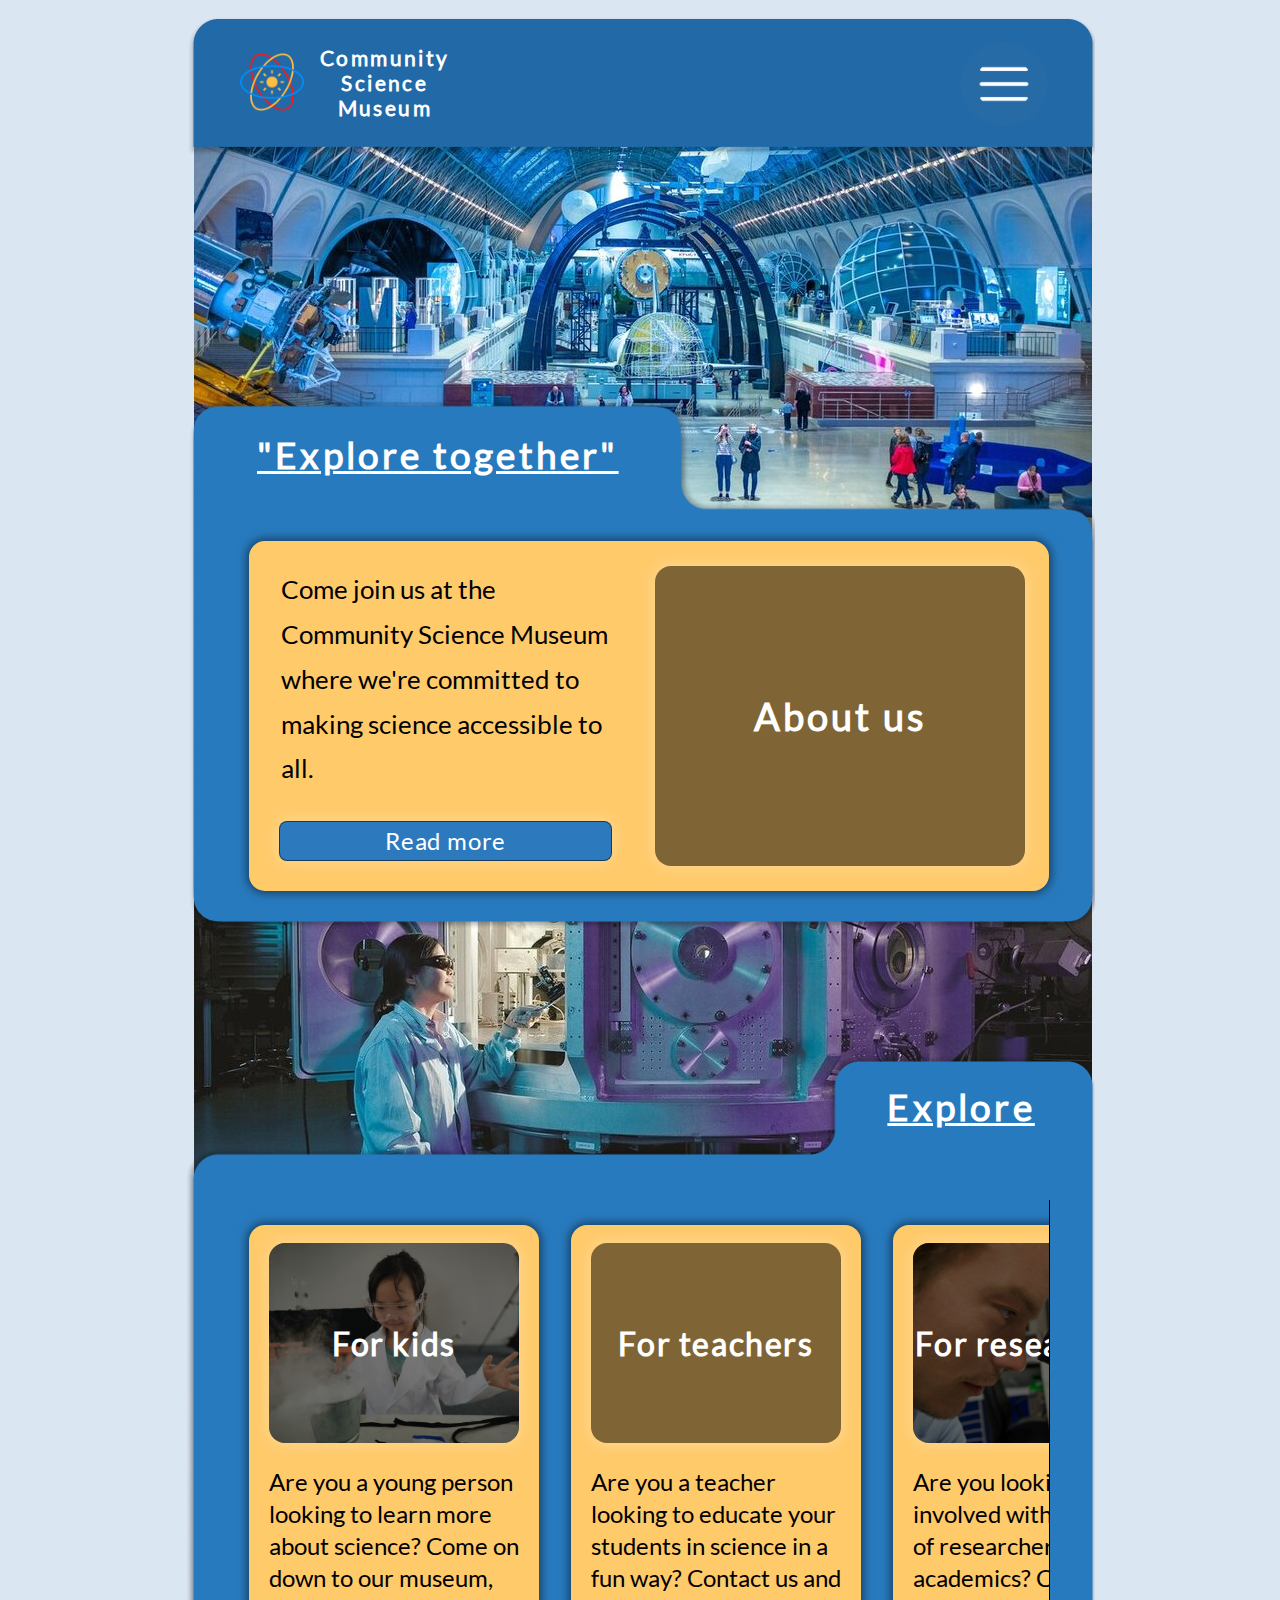
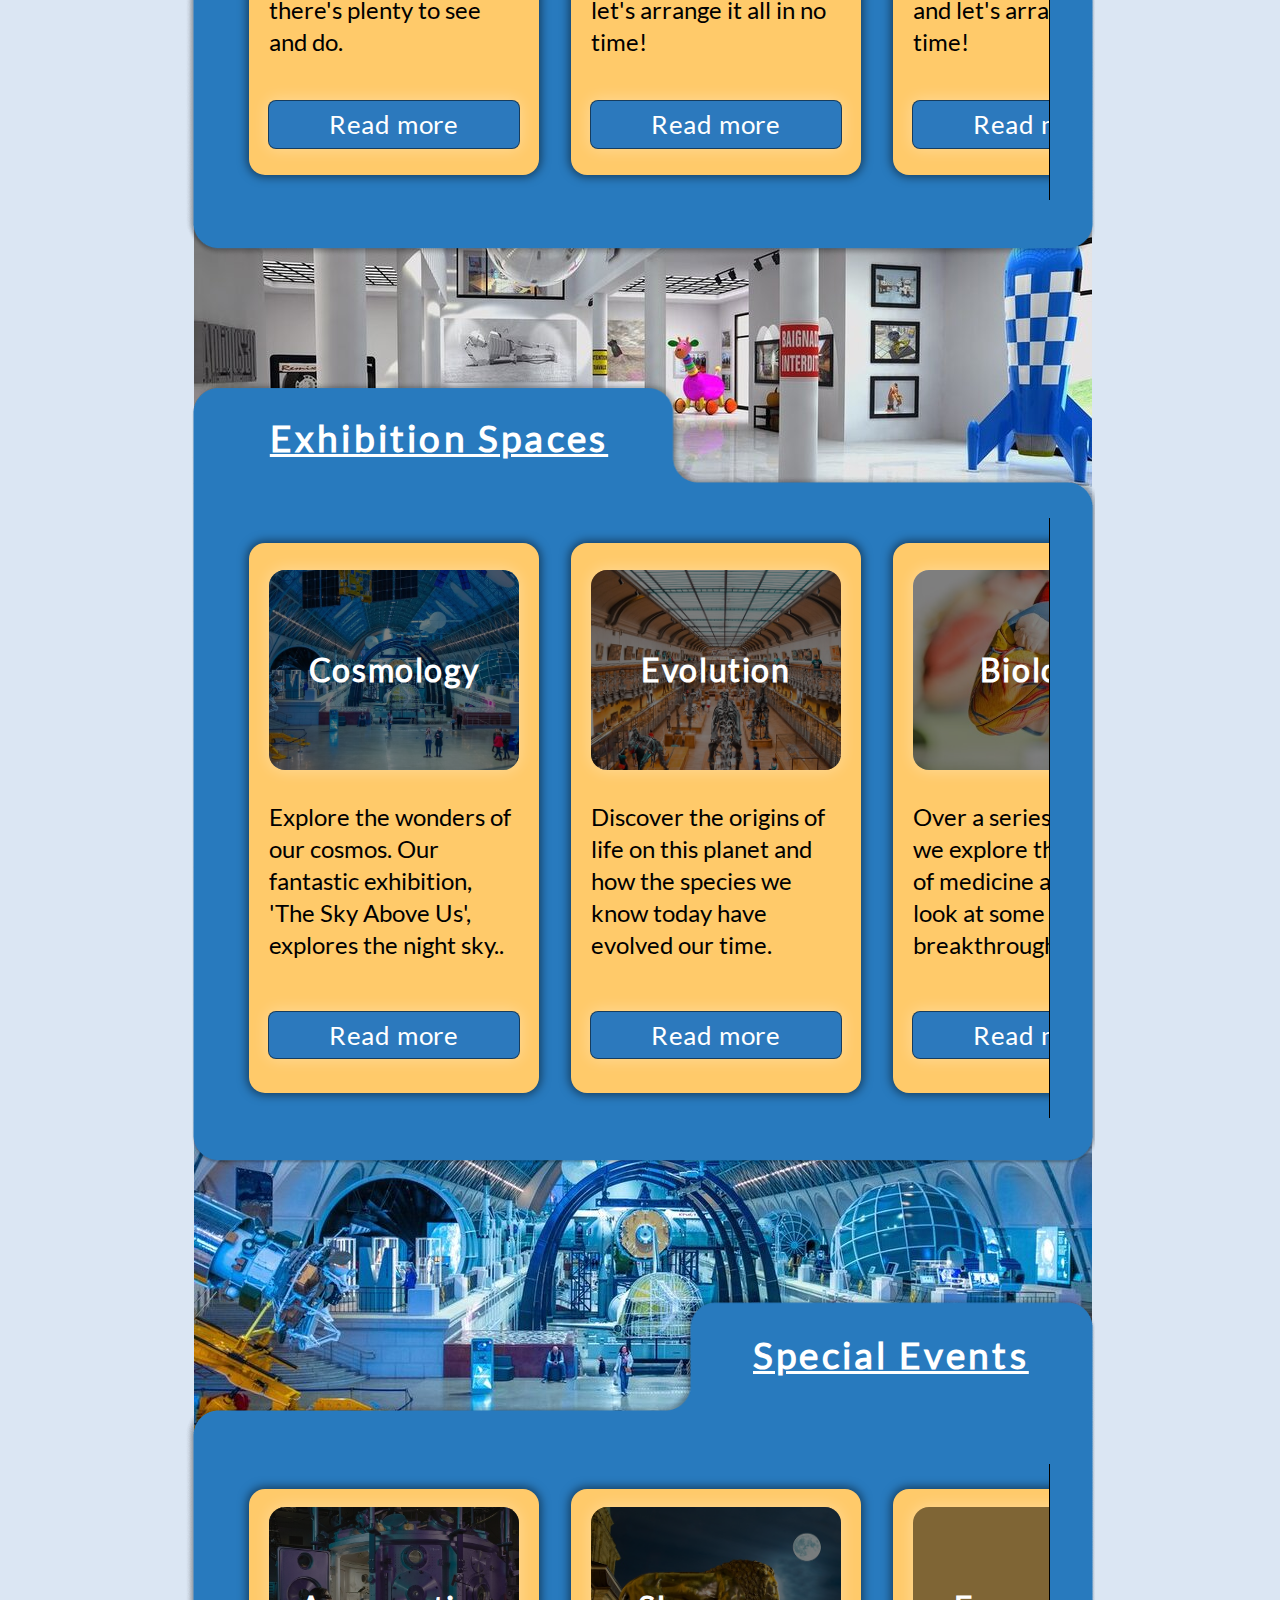
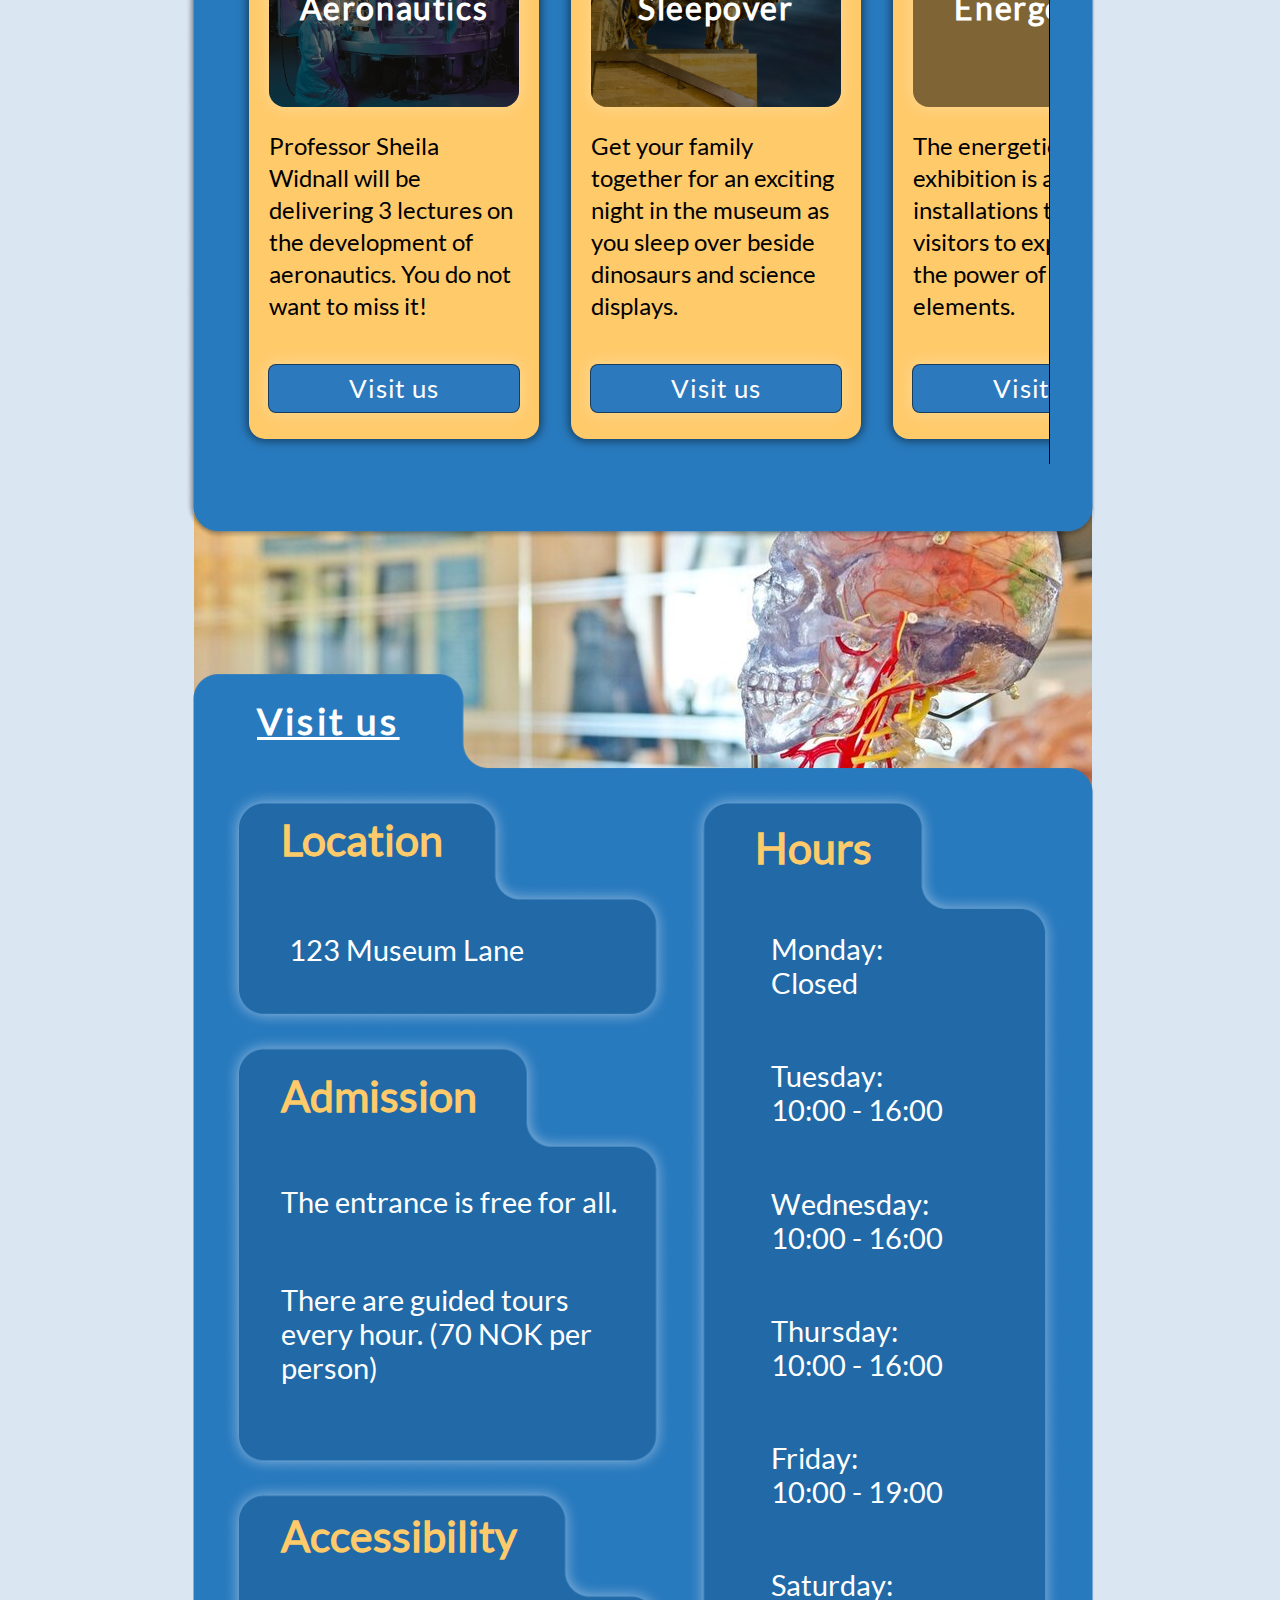
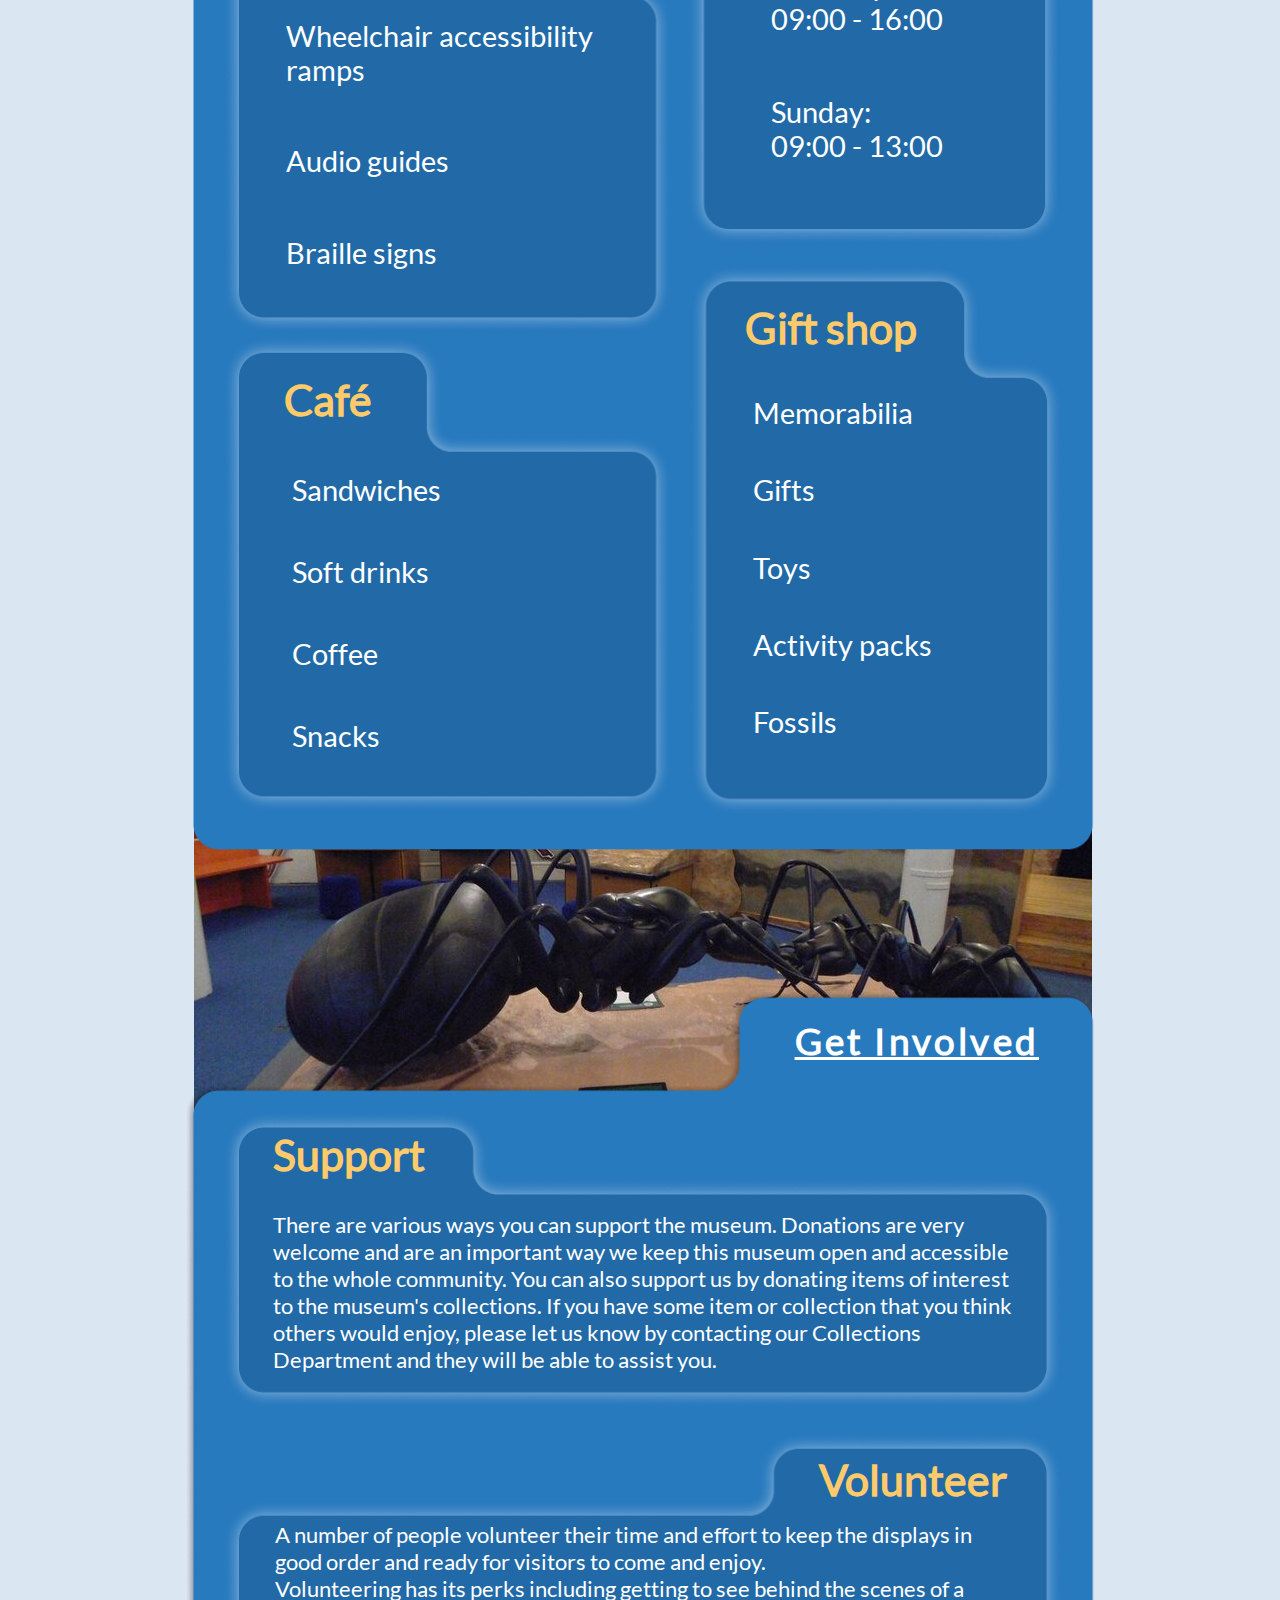
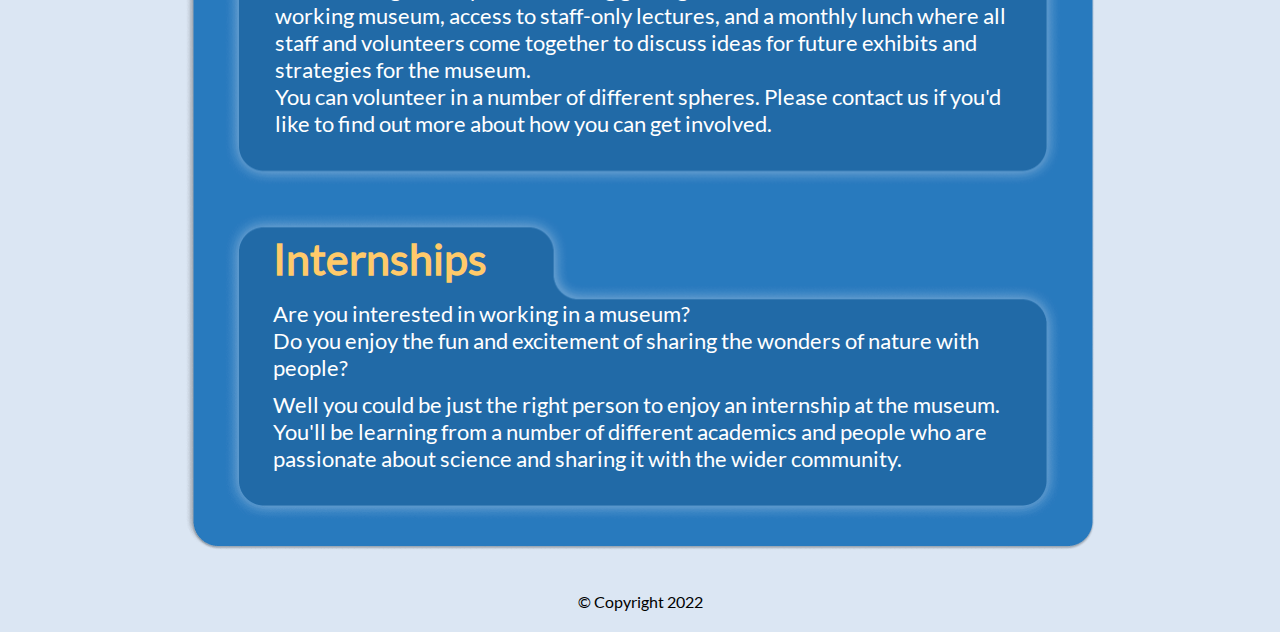
==== index.html @ cc1fa424 "update" ====
<!DOCTYPE html>
<html lang="en">
<head>
    <meta charset="UTF-8">
    <meta http-equiv="X-UA-Compatible" content="IE=edge">
    <meta name="viewport" content="width=device-width, initial-scale=1.0">
    <meta name="description" content="Free entrance for everone at Community Science Museum!" />
    <link href="/css/styles.css" rel="stylesheet">
    <title>CSM | Home</title>
</head>
<body class="body-index">
    <header>
        <div class="logo-name">
            <a href="/index.html" class="link-logo">
                <img src="/images/logo.png" alt="Image of the museums logo" class="logo">
            </a>
                <a href="/index.html" class="link-name">
                <h1 class="name">
                    Community
                    <span>
                        Science
                    </span>
                    Museum
                </h1>
            </a>
        </div>
        <input type="checkbox" id="hamburger-menu">
        <label for="hamburger-menu"><img src="/images/hamburger-icon.png" alt="menu" class="menu-icon"></i></label>
        <section class="menu">
            <a href="/index.html" class="button">
                Home
            </a>
            <a href="/html/about.html" class="button">
                About
            </a>
            <a href="#h1-vi-us" class="button">
                Visit
            </a>
            <a href="#h1-sp-ev" class="button">
                Events
            </a>
            <a href="#h1-ex" class="button">
                Explore
            </a>
            <a href="#h1-ex-sp" class="button">
                Exhibitions
            </a>
            <a href="#h1-get-inv" class="button">
                Get involved
            </a>
        </section>
    </header>
    <section class="background-pictures">
        <div class="first-bg-pic">
        </div>
        <div class="second-bg-pic">
        </div>
        <div class="third-bg-pic">
        </div>
        <div class="fourth-bg-pic">
        </div>
        <div class="fifth-bg-pic">
        </div>
        <div class="sixth-bg-pic">
        </div>
    </section>
    <main class="main-index">
        <h1 class="h1-et">
            "Explore together"
        </h1>
        <section class="explore-together">
            <div class="yellow-bg-et">
                <div class="para-button">
                    <p class="p-et">
                        Come join us at the Community Science Museum where we're committed to making science accessible to all.
                    </p>
                    <a href="/html/about.html" class="button" id="button-ex-to">
                        Read more
                    </a>
                </div>
                <a href="/html/about.html" class="about-img">
                    <h1 class="h1-ybg">
                        About us
                    </h1>
                </a>
            </div>
        </section> 
        <section class="explore-together1">
            <div class="yellow-bg-et1">
                <a href="/html/about.html" class="about-img">
                    <h1 class="h1-ybg">
                        About us
                    </h1>
                </a>
                <div class="para-button">
                    <p class="p-et">
                        Come join us at the Community Science Museum where we're committed to making science accessible to all.
                    </p>
                    <a href="/html/about.html" class="button" id="button-ex-to">
                        Read more
                    </a>
                </div>
            </div>
        </section> 
            <a class="h1-et" id="h1-ex">
                Explore
            </a>
        <section class="section-explore">
            <div class="yellow-bg-ex">
                <a href="/html/for-kids.html" class="for-kids">
                    <h1 class="h1-ybg-ex">
                        For kids
                    </h1>
                </a>
                <p class="p-ex">
                    Are you a young person looking to learn more about science? Come on down to our museum, there's plenty to see and do.
                </p>
                <a href="/html/for-kids.html" class="button" id="read-more">
                    Read more
                </a>
            </div>
            <div class="yellow-bg-ex">
                <a href="/html/for-teachers.html" class="for-teachers">
                    <h1 class="h1-ybg-ex">
                        For teachers
                    </h1>
                </a>
                <p class="p-ex">
                    Are you a teacher looking to educate your students in science in a fun way? Contact us and let's arrange it all in no time!
                </p>
                <a href="/html/for-teachers.html" class="button" id="read-more">
                    Read more
                </a>
            </div>
            <div class="yellow-bg-ex">
                <a href="/html/for-researchers.html" class="for-researchers">
                    <h1 class="h1-ybg-ex">
                        For researchers
                    </h1>
                </a>
                <p class="p-ex">
                    Are you looking to get involved with our team of researchers and academics? Contact us and let's arrange it in no time!
                </p>
                <a href="/html/for-researchers.html" class="button" id="read-more">
                    Read more
                </a>
            </div>
        </section>
        <a class="h1-et" id="h1-ex-sp">
            Exhibition Spaces
        </a>
        <section class="section-explore" id="section-exh-spa">
            <div class="yellow-bg-ex">
                <a href="/html/cosmology.html" class="cosmology">
                    <h1 class="h1-ybg-ex">
                        Cosmology
                    </h1>
                </a>
                <p class="p-ex">
                    Explore the wonders of our cosmos. Our fantastic exhibition, 'The Sky Above Us', explores the night sky..
                </p>
                <a href="/html/cosmology.html" class="button" id="read-more">
                    Read more
                </a>
            </div>
            <div class="yellow-bg-ex">
                <a href="/html/evolution.html" class="evolution">
                    <h1 class="h1-ybg-ex">
                        Evolution
                    </h1>
                </a>
                <p class="p-ex">
                    Discover the origins of life on this planet and how the species we know today have evolved our time. 
                </p>
                <a href="/html/evolution.html" class="button" id="read-more">
                    Read more
                </a>
            </div>
            <div class="yellow-bg-ex">
                <a href="/html/biology.html" class="biology">
                    <h1 class="h1-ybg-ex">
                        Biology
                    </h1>
                </a>
                <p class="p-ex">
                    Over a series of exhibits we explore the history of medicine and take a look at some major breakthroughs.                
                </p>
                <a href="/html/biology.html" class="button" id="read-more">
                    Read more
                </a>
            </div>
            <div class="yellow-bg-ex">
                <a href="/html/robotics.html" class="robotics">
                    <h1 class="h1-ybg-ex">
                        Robotics
                    </h1>
                </a>
                <p class="p-ex">
                    The future is here. Are you interested in Robotics & AI? Come an say hello and shake the hand of Rob the Robot.                
                </p>
                <a href="/html/robotics.html" class="button" id="read-more">
                    Read more
                </a>
            </div>
        </section>
        <a class="h1-et" id="h1-sp-ev">
            Special Events
        </a>
        <section class="section-explore" id="section-sp-ev">
            <div class="yellow-bg-ex">
                <a href="#h1-vi-us" class="aeronautics">
                    <h1 class="h1-ybg-ex">
                        Aeronautics
                    </h1>
                </a>
                <p class="p-ex">
                    Professor Sheila Widnall will be delivering 3 lectures on the development of aeronautics. You do not want to miss it!
                </p>
                <a href="#h1-vi-us" class="button" id="read-more">
                    Visit us
                </a>
            </div>
            <div class="yellow-bg-ex">
                <a href="#h1-vi-us" class="sleepover">
                    <h1 class="h1-ybg-ex">
                        Sleepover
                    </h1>
                </a>
                <p class="p-ex">
                    Get your family together for an exciting night in the museum as you sleep over beside dinosaurs and science displays.                 
                </p>
                <a href="#h1-vi-us" class="button" id="read-more">
                    Visit us
                </a>
            </div>
            <div class="yellow-bg-ex">
                <a href="#h1-vi-us" class="energetica">
                    <h1 class="h1-ybg-ex">
                        Energetica
                    </h1>
                </a>
                <p class="p-ex">
                    The energetica exhibition is a series of installations that allow visitors to experience the power of the elements.                 
                </p>
                <a href="#h1-vi-us" class="button" id="read-more">
                    Visit us
                </a>
            </div>
        </section>
        <a class="h1-et" id="h1-vi-us">
            Visit us
        </a>
        <section class="visit-us">
            <div class="bg-visit-us">

            </div>
            <div class="location">
                <h1 class="h1-vi-us" id="location">
                    Location
                </h1>
                <p class="p-vi-us" id="p-location">
                    123 Museum Lane
                </p>
            </div>
            <div class="hours">
                <h1 class="h1-vi-us" id="hours">
                    Hours
                </h1>
                <p class="p-vi-us" id="p-hours">
                    Monday: <span>Closed</span>
                </p>
                <p class="p-vi-us" id="p-hours">
                    Tuesday: <span>10:00 - 16:00</span>
                </p>
                <p class="p-vi-us" id="p-hours">
                    Wednesday: <span>10:00 - 16:00</span>
                </p>
                <p class="p-vi-us" id="p-hours">
                    Thursday: <span>10:00 - 16:00</span>
                </p>
                <p class="p-vi-us" id="p-hours">
                    Friday: <span>10:00 - 19:00</span>
                </p>
                <p class="p-vi-us" id="p-hours">
                    Saturday: <span>09:00 - 16:00</span>
                </p>
                <p class="p-vi-us" id="p-hours">
                    Sunday: <span>09:00 - 13:00</span>
                </p>
            </div>
            <div class="admission">
                <h1 class="h1-vi-us" id="admission">
                    Admission
                </h1>
                <p class="p-vi-us" id="p-admission">
                    The entrance is free for all. 
                </p>
                <p class="p-vi-us" id="p-admission">
                    There are guided tours  every hour. (70 NOK per person)
                </p>
            </div>
            <div class="accessibility">
                <h1 class="h1-vi-us" id="accessibility">
                    Accessibility
                </h1>
                <p class="p-vi-us" id="p-accessibility">
                    Wheelchair accessibility ramps
                </p>
                <p class="p-vi-us" id="p-accessibility">
                    Audio guides
                </p>
                <p class="p-vi-us" id="p-accessibility">
                    Braille signs
                </p>
            </div>
            <div class="cafe">
                <h1 class="h1-vi-us" id="cafe">
                    Café
                </h1>
                <p class="p-vi-us" id="p-cafe">
                    Sandwiches                
                </p>
                <p class="p-vi-us" id="p-cafe">
                    Soft drinks
                </p>
                <p class="p-vi-us" id="p-cafe">
                    Coffee
                </p>
                <p class="p-vi-us" id="p-cafe">
                    Snacks
                </p>
            </div>
            <div class="gift">
                <h1 class="h1-vi-us" id="gift">
                    Gift shop
                </h1>
                <p class="p-vi-us" id="p-gift">
                    Memorabilia               
                </p>
                <p class="p-vi-us" id="p-gift">
                    Gifts
                </p>
                <p class="p-vi-us" id="p-gift">
                    Toys
                </p>
                <p class="p-vi-us" id="p-gift">
                    Activity packs
                </p>
                <p class="p-vi-us" id="p-gift">
                    Fossils
                </p>
            </div>
        </section>
        <a class="h1-et" id="h1-get-inv">
            Get Involved
        </a>
        <section class="get-inv">
            <div class="bg-get-inv">               
            </div>
            <div class="support">
                <h1 class="h1-vi-us" id="h1-support">
                    Support
                </h1>
                <p class="p-get-inv" id="p-support">
                    There are various ways you can support the museum. Donations are very welcome and are an important way we keep this museum open and accessible to the whole community. 
                    You can also support us by donating items of interest to the museum's collections. If you have some item or collection that you think others would enjoy, please let us know by contacting our Collections Department and they will be able to assist you.
                </p>
            </div>
            <div class="volunteer">
                <h1 class="h1-vi-us" id="h1-volunteer">
                    Volunteer
                </h1>
                <p class="p-get-inv" id="p-volunteer">
                    A number of people volunteer their time and effort to keep the displays in good order and ready for visitors to come and enjoy. 
                    <span>
                        Volunteering has its perks including getting to see behind the scenes of a working museum, access to staff-only lectures, and a monthly lunch where all staff and volunteers come together to discuss ideas for future exhibits and strategies for the museum.
                    </span>
                    You can volunteer in a number of different spheres. Please contact us if you'd like to find out more about how you can get involved.
                </p>
            </div>
            <div class="internships">
                <h1 class="h1-vi-us" id="h1-internships">
                    Internships
                </h1>
                <p class="p-get-inv" id="p-internships">
                    Are you interested in working in a museum? 
                    <span>
                        Do you enjoy the fun and excitement of sharing the wonders of nature with people? 
                    </span>
                </p>
                <p class="p-get-inv" id="p-internships">
                    Well you could be just the right person to enjoy an internship at the museum.
                    You'll be learning from a number of different academics and people who are passionate about science and sharing it with the wider community.
                </p>
            </div>
        </section>
    </main>
    <footer class="footer-index">
        &copy; Copyright 2022
    </footer>
</body>
</html>
---- css/styles.css ----
/* --- FONTS --- */

@font-face {
    font-family: "lato";
    src: url(/fonts/Lato/Lato-Regular.ttf);
}


        /* --- GLOBAL --- */

    /* -- HEADER -- */

header {
    display: flex;
    justify-content: space-between;
    align-items: center;
    padding: 1rem 2rem;
    height: 100px;
    border-radius: 1.5rem;
    z-index: 3;
    width: 800px;
    position: absolute;
}

.logo-name {
    display: flex;
}

.link-logo {
    display: flex;
    align-self: center;
}

.logo {
    width: 4rem;
    margin-right: 1rem;
    transition-duration: 3000ms;
}

.logo:hover {
    rotate: 500deg;
}

.link-name {
    text-decoration: none;
}

.name {
    color: white;
    display: flex;
    flex-direction: column;
    text-align: center;
    font-size: 1.3rem;
    transition-duration: 200ms;
    letter-spacing: .15rem;
}

.name:hover {
    scale: 105%;
}

.menu-icon {
    filter: invert(100%);
    width: 3.5rem;
    transition-duration: 200ms;
    position: fixed;
    padding: .9rem 1rem;
    border-radius: 50%;
    top: 2.6rem;
    margin-left: -5rem;
    background-color: rgb(217, 149, 89, 1)
}

.menu-icon:hover {
    scale: 110%;
}

.menu {
    background-color: rgb(219, 230, 243);
    display: none;
    top: 4rem;
    margin-left: 31rem;
    border-radius: 1rem;
    position: fixed;
}

.button {
    background-color: rgb(44, 121, 189);
    padding: .3rem 1.3rem;
    border-radius: .5rem;
    margin: 1.2rem;
    text-align: center;
    color: white;
    text-decoration: none;
    font-size: 1.4rem;
    letter-spacing: .05rem;
    display: flex;
    flex-direction: column;
    box-shadow: 0px 0px 15px 1px rgba(255, 255, 255, 0.3);
    border: 1.3px solid rgba(0, 0, 0, 0.5);
    transition-duration: 400ms;
}

.button:hover {
    background-color: rgb(38, 106, 166);
    scale: 105%;
}

#hamburger-menu {
    display: none;
}

#hamburger-menu:checked ~ .menu {
    display: block;
}

html {
    background-color: rgb(219, 230, 243);
    font-family: "lato";    
}


        /* --- INDEX.html --- */

.body-index {
    display: flex;
    flex-direction: column;
    min-height: 94vh;
    margin: auto;
    padding: 1rem;
    align-items: center;
    height: 7000px;
}

.main-index {
    width: 910px;
    height: 6934px;
    background-image: url(/images/frame.png);
    background-size: cover;
    position: absolute;
    z-index: 2;
}

.footer-index {
    text-align: center;
    top: 437rem;
    position: absolute;
}

.first-bg-pic {
    background-image: url(/images/cosmology.jpg);
    background-repeat: no-repeat;
    width: 898px;
    height: 800px;
    margin-top: .4rem;
    margin-left: .4rem;
    z-index: 1;
    border-radius: 50px;
}

.second-bg-pic {
    background-image: url(/images/aeronautics.jpg);
    background-repeat: no-repeat;
    width: 898px;
    height: 800px;
    margin-top: -8rem;
    margin-left: .4rem;
    z-index: 1;
    border-radius: 50px;
}

.third-bg-pic {
    background-image: url(/images/aero-exhi.jpg);
    background-repeat: no-repeat;
    width: 898px;
    height: 800px;
    margin-top: 17rem;
    margin-left: .4rem;
    z-index: 1;
    border-radius: 50px;
}

.fourth-bg-pic {
    background-image: url(/images/cosmology.jpg);
    background-repeat: no-repeat;
    width: 898px;
    height: 800px;
    margin-top: 1rem;
    margin-left: .4rem;
    z-index: 1;
    border-radius: 50px;
}

.fifth-bg-pic {
    background-image: url(/images/head.jpg);
    background-repeat: no-repeat;
    width: 898px;
    height: 800px;
    margin-top: 11rem;
    margin-left: .4rem;
    z-index: 1;
    border-radius: 50px;
}

.sixth-bg-pic {
    background-image: url(/images/ant.jpg);
    background-repeat: no-repeat;
    width: 898px;
    height: 800px;
    margin-top: 63rem;
    margin-left: .4rem;
    z-index: 1;
    border-radius: 50px;
}

.frame {
    width: 800px;
    border-radius: 1rem;
    position: relative;
    top: -9rem;
    display: none;
}

.yellow-bg-et1 {
    display: none;
}

.explore-together {
    display: flex;
    flex-direction: column;
    margin: auto;
    width: 800px;
    top: 32.8rem;
    left: 4rem;
    position: absolute;
}

.h1-et {
    text-decoration: underline;
    color: white;
    font-size: 2.3rem;
    letter-spacing: .2rem;
    padding-left: 4.5rem;
    top: 24.5rem;
    position: absolute;
    font-weight: 900;
}

.yellow-bg-et {
    background-color: rgb(255, 202, 106);
    width: 800px;
    height: 350px;
    border-radius: 1rem;
    display: flex;
    box-shadow: 0px 0px 10px 2px rgb(0, 0, 0, .5);
}

.p-et {
    width: 350px;
    font-size: 1.6rem;
    line-height: 2.8rem;
    margin: 0;
}

#button-ex-to {
    margin-left: -.1rem;
    font-size: 1.5rem;
}

.h1-ybg {
    display: flex;
    justify-content: center;
    align-items: center;
    color: white;
    width: 370px;
    height: 300px;
    border-radius: 1rem;
    background-color: rgb(0, 0, 0, .5);
    margin: 0;
}

.about-img {
    background-image: url(/images/about-us.jpg);
    background-size: cover;
    width: 370px;
    height: 300px;
    border-radius: 1rem;
    margin-left: 2rem;
    margin: auto;
    text-decoration: none;
    letter-spacing: .2rem;
    font-size: 1.2rem;
    transition-duration: 200ms;
    box-shadow: 0px 0px 15px 1px rgba(255, 255, 255, 0.3);
}

.about-img:hover {
    scale: 102%;
}

.para-button {
    padding-left: 2rem;
    display: flex;
    flex-direction: column;
    justify-content: space-evenly;
    margin-top: 1rem;
}

#h1-ex {
    top: 66.8rem;
    left: 39.4rem;
}

.section-explore {
    width: 800px;
    height: 600px;
    left: 2rem;
    top: 74rem;
    position: absolute;
    padding-left: 2rem;
    overflow-x: scroll;
    align-items: center;
    display: flex;
    -ms-overflow-style: none;
    scrollbar-width: none; 
    border-right: 1px solid black;
}

.section-explore::-webkit-scrollbar { 
    display: none;
}

.yellow-bg-ex {
    background-color: rgb(255, 202, 106);
    border-radius: 1rem;
    width: 500px;
    height: 550px;
    display: flex;
    flex-direction: column;
    justify-content: space-evenly;
    align-items: center;
    margin-right: 2rem;
    box-shadow: 0px 0px 10px 2px rgb(0, 0, 0, .5);
}

.for-teachers {
    background-image: url(/images/for-teachers.jpg);
    background-size: cover;
    width: 250px;
    height: 200px;
    border-radius: 1rem;
    margin: 0;
    margin-top: .7rem;
    transition-duration: 200ms;
    text-decoration: none;
    letter-spacing: .1rem;
    box-shadow: 0px 0px 15px 1px rgba(255, 255, 255, 0.3);
}

.for-kids {
    background-image: url(/images/for-kids.jpg);
    background-size: cover;
    width: 250px;
    height: 200px;
    border-radius: 1rem;
    margin: 0;
    margin-top: .7rem;
    transition-duration: 200ms;
    text-decoration: none;
    letter-spacing: .1rem;
    box-shadow: 0px 0px 15px 1px rgba(255, 255, 255, 0.3);
}

.for-researchers {
    background-image: url(/images/for-researchers.jpg);
    background-size: cover;
    width: 250px;
    height: 200px;
    border-radius: 1rem;
    margin: 0;
    margin-top: .7rem;
    transition-duration: 200ms;
    text-decoration: none;
    letter-spacing: .1rem;
    box-shadow: 0px 0px 15px 1px rgba(255, 255, 255, 0.3);
}

.for-kids:hover,
.for-teachers:hover,
.for-researchers:hover,
.cosmology:hover,
.evolution:hover,
.biology:hover,
.robotics:hover,
.aeronautics:hover,
.sleepover:hover,
.energetica:hover {
    scale: 102%;
}

.h1-ybg-ex {
    background-color: rgb(0, 0, 0, 0.5);
    width: 250px;
    height: 200px;
    color: white;
    display: flex;
    align-items: center;
    justify-content: center;
    border-radius: 1rem;
    margin: 0;
}

.p-ex {
    width: 250px;
    font-size: 1.5rem;
    margin: 1rem;
    line-height: 2rem;
}

#read-more {
    width: 13rem;
    font-size: 1.6rem;
    line-height: 2.3rem;
}

#h1-ex-sp {
    top: 125rem;
    margin-left: .8rem;
}

#section-exh-spa {
    top: 131.4rem;
}

.cosmology {
    background-image: url(/images/cosmology.jpg);
    background-size: cover;
    background-position: -3rem;
    width: 250px;
    height: 200px;
    border-radius: 1rem;
    margin: 0;
    margin-top: .7rem;
    transition-duration: 200ms;
    text-decoration: none;
    letter-spacing: .1rem;
    box-shadow: 0px 0px 15px 1px rgba(255, 255, 255, 0.3);
}

.evolution {
    background-image: url(/images/evolution.jpg);
    background-size: cover;
    background-position: -1rem;
    width: 250px;
    height: 200px;
    border-radius: 1rem;
    margin: 0;
    margin-top: .7rem;
    transition-duration: 200ms;
    text-decoration: none;
    letter-spacing: .1rem;
    box-shadow: 0px 0px 15px 1px rgba(255, 255, 255, 0.3);
}

.biology {
    background-image: url(/images/biology.jpg);
    background-size: 180%;
    background-position: -6rem;
    width: 250px;
    height: 200px;
    border-radius: 1rem;
    margin: 0;
    margin-top: .7rem;
    transition-duration: 200ms;
    text-decoration: none;
    letter-spacing: .1rem;
    box-shadow: 0px 0px 15px 1px rgba(255, 255, 255, 0.3);
}

.robotics {
    background-image: url(/images/robotics.jpg);
    background-size: cover;
    background-position: -3rem;
    width: 250px;
    height: 200px;
    border-radius: 1rem;
    margin: 0;
    margin-top: .7rem;
    transition-duration: 200ms;
    text-decoration: none;
    letter-spacing: .1rem;
    box-shadow: 0px 0px 15px 1px rgba(255, 255, 255, 0.3);
}

.aeronautics {
    background-image: url(/images/aeronautics.jpg);
    background-size: cover;
    background-position: -1.5rem;
    width: 250px;
    height: 200px;
    border-radius: 1rem;
    margin: 0;
    margin-top: .7rem;
    transition-duration: 200ms;
    text-decoration: none;
    letter-spacing: .1rem;
    box-shadow: 0px 0px 15px 1px rgba(255, 255, 255, 0.3);
}

.sleepover {
    background-image: url(/images/sleepover.jpg);
    background-size: cover;
    background-position: -1rem;
    width: 250px;
    height: 200px;
    border-radius: 1rem;
    margin: 0;
    margin-top: .7rem;
    transition-duration: 200ms;
    text-decoration: none;
    letter-spacing: .1rem;
    box-shadow: 0px 0px 15px 1px rgba(255, 255, 255, 0.3);
}

.energetica {
    background-image: url(/images/about-us.jpg);
    background-size: cover;
    width: 250px;
    height: 200px;
    border-radius: 1rem;
    margin: 0;
    margin-top: .7rem;
    transition-duration: 200ms;
    text-decoration: none;
    letter-spacing: .1rem;
    box-shadow: 0px 0px 15px 1px rgba(255, 255, 255, 0.3);
}

#h1-sp-ev {
    top: 182.3rem;
    margin-left: 31rem;
}

#section-sp-ev {
    top: 190.5rem;
    position: absolute;
}

#h1-vi-us {
    top: 242.7rem;
}

.visit-us {
    top: 246.5rem;
    position: absolute;
}

.h1-vi-us {
    font-size: 2.7rem;
    color: rgb(255, 202, 106);
}

#location {
    top: 1.5rem;
    left: 6rem;
    position: absolute;
}

.p-vi-us {
    color: white;
    font-size: 1.8rem;
}

#p-location {
    position: absolute;
    top: 9rem;
    left: 6.5rem;
    width: 300px;
}

span {
    display: block;
}

.hours {
    position: absolute;
    top: 2rem;
    left: 35.6rem;
    width: 200px;
}

#p-hours {
    margin-top: 3.7rem;
    margin-left: 1rem;
}

.admission {
    position: absolute;
    top: 17.5rem;
    left: 6rem;
    width: 350px;
}

#p-admission {
    margin-top: 4rem;
}

.accessibility {
    position: absolute;
    width: 350px;
    left: 6rem;
    top: 45rem;
}

#p-accessibility {
    margin-top: 3.6rem;
    margin-left: .3rem;
}

.cafe {
    position: absolute;
    left: 6.2rem;
    top: 74rem;
}

#p-cafe {
    margin-top: 3rem;
    margin-left: .5rem;
}

.gift {
    position: absolute;
    left: 35rem;
    top: 69.5rem;
    width: 200px;
}

#p-gift {
    margin-top: 2.7rem;
    margin-left: .5rem;
}

#h1-get-inv {
    position: absolute;
    top: 362.7rem;
    left: 33.6rem;
}

.get-inv {
    position: absolute;
    left: 5rem;
    top: 367.7rem;
    width: 750px;
}

.p-get-inv {
    color: white;
    margin-top: -1rem;
    font-size: 1.4rem;
}

#h1-support {
    position: absolute;
    margin-left: .5rem;
}

#p-support {
    position: absolute;
    top: 8rem;
    margin-left: .5rem;
}

.volunteer {
    position: absolute;
    top: 20.3rem;
    left: .6rem;
}

#h1-volunteer {
    margin-left: 34rem;
}

#p-volunteer {
    margin-top: -.8rem;
}

.internships {
    position: absolute;
    top: 44rem;
    margin-left: .5rem;
}

#p-internships {
    margin-top: -.8rem;
}


        /* --- FOR-KIDS.html --- */

.kids-bg-pic {
    background-image: url(/images/for-kids.jpg);
    width: 898px;
    height: 500px;
    background-repeat: no-repeat;
    margin-top: 4rem;
    background-size: 100%;
}

#h1-for-kids {
    top: 19.4rem;
    left: -.6rem;
}

.p-fk-1 {
    width: 300px;
    margin-right: 0;
}

.fk-img-1 {
    margin-left: .5rem;
    margin-top: 1.5rem;
    border-radius: 2rem;
    width: 55%;
    height: 55%;
    box-shadow: 0px 0px 15px 1px rgba(255, 255, 255, 0.3);
}

.fk-img-2 {
    margin-left: 1rem;
    margin-top: 5rem;
    border-radius: 2rem;
    width: 40%;
    height: 40%;
    box-shadow: 0px 0px 15px 1px rgba(255, 255, 255, 0.3);
}

.p-fk-2 {
    width: 370px;
    margin-top: 5.5rem;
    margin-left: 3.5rem;
}

.div-fk-img-3 {
    height: 350px;
    width: 300px;
    background-size: 180%;
    border-radius: 1rem;
    margin-left: 2rem;
    margin-top: 5rem;
    background-image: url(/images/about-us.jpg);
    box-shadow: 0px 0px 15px 1px rgba(255, 255, 255, 0.3);
    background-position-x: -2rem;
    background-repeat: no-repeat;
}

.p-fk-3 {
    width: 350px;
    margin-left: 1rem;
    margin-top: 6.2rem;
    margin-bottom: 1.3rem;
}

.fk-img-3 {
    opacity: 0;
}

.div-fk-img-4 {
    height: 350px;
    width: 300px;
    background-size: 160%;
    border-radius: 1rem;
    margin-left: 1rem;
    margin-top: 5rem;
    margin-right: 2.5rem;
    background-image: url(/images/ant.jpg);
    box-shadow: 0px 0px 15px 1px rgba(255, 255, 255, 0.3);
    background-position-x: -5rem;
    background-repeat: no-repeat;
}

.p-fk-4 {
    width: 350px;
    margin-left: 1rem;
    margin-top: 8rem;
    margin-bottom: 1.3rem;
}

.p-fk-5 {
    width: 300px;
    margin-left: 1rem;
    margin-top: 9rem;
    margin-bottom: 1.3rem;
}

.div-fk-img-5 {
    height: 350px;
    width: 300px;
    background-size: 210%;
    border-radius: 1rem;
    margin-left: 4rem;
    margin-top: 6rem;
    margin-bottom: 2rem;
    background-image: url(/images/cosmology.jpg);
    box-shadow: 0px 0px 15px 1px rgba(255, 255, 255, 0.3);
    background-position-x: -10rem;
    background-repeat: no-repeat;
}


        /* --- ABOUT.html --- */

.body-about {
    display: flex;
    flex-direction: column;
    align-items: center;
    padding: 1rem;
    margin: 0;
}

.main-about {
    background-image: url(/images/bg-about.png);
    width: 910px;
    height: 2692px;
    background-size: cover;
    position: absolute;
    z-index: 2;
    margin: 0;
}

.footer-about {
    position: absolute;
    top: 173rem;
    padding-bottom: 1rem;
}

.about-bg-pic {
    background-image: url(/images/aero-exhi.jpg);
    width: 898px;
    height: 500px;
    background-repeat: no-repeat;
    margin-top: 5rem;
}

#h1-ab-us {
    top: 19.4rem;
    left: -1.3rem;
}

.section-about {
    display: block;
    position: absolute;
    justify-content: center;
    margin: auto;
    width: 750px;
    top: 28rem;
    font-size: 2rem;
    left: 3rem;
    color: white;
    background-color: rgb(38, 106, 166);
    padding: 1rem;
    padding-left: 3rem;
    border-radius: 1rem;
    box-shadow: 0px 0px 15px 1px rgba(255, 255, 255, 0.3);
}

.section-about * {
    display: flex;
}

.p-ab-1 {
    width: 250px;
    margin-top: 3rem;
}

.ab-img-1 {
    margin-left: 1.5rem;
    margin-top: 2rem;
    border-radius: 2rem;
    width: 60%;
    height: 60%;
    box-shadow: 0px 0px 15px 1px rgba(255, 255, 255, 0.3);
}

.ab-img-2 {
    margin-left: 1rem;
    margin-top: 4rem;
    border-radius: 2rem;
    width: 40%;
    height: 40%;
    box-shadow: 0px 0px 15px 1px rgba(255, 255, 255, 0.3);
}

.p-ab-2 {
    width: 350px;
    margin-top: 6rem;
    margin-left: 3.5rem;
}

.p-ab-3 {
    width: 350px;
    margin-left: 1rem;
    margin-top: 4rem;
    margin-bottom: 1.3rem;
}

.div-ab-img-3 {
    height: 350px;
    width: 300px;
    background-size: 200%;
    border-radius: 1rem;
    margin-left: 2rem;
    margin-top: 4rem;
    background-image: url(/images/kids.jpg);
    box-shadow: 0px 0px 15px 1px rgba(255, 255, 255, 0.3);
    background-position-x: -7rem;
    background-position-y: -1rem;
    background-repeat: no-repeat;
}

.ab-img-3 {
    display: none;
}

.div-ab-img-4 {
    height: 350px;
    width: 300px;
    background-size: 160%;
    border-radius: 1rem;
    margin-left: 1rem;
    margin-top: 4rem;
    margin-right: 1rem;
    background-image: url(/images/ant.jpg);
    box-shadow: 0px 0px 15px 1px rgba(255, 255, 255, 0.3);
    background-position-x: -5rem;
    background-repeat: no-repeat;
}

.ab-img-4 {
    display: none;
}

.ab-img-5 {
    display: none;
}

.div-ab-img-5 {
    height: 350px;
    width: 300px;
    background-size: 210%;
    border-radius: 1rem;
    margin-left: 2rem;
    margin-top: 4rem;
    background-image: url(/images/cosmology.jpg);
    box-shadow: 0px 0px 15px 1px rgba(255, 255, 255, 0.3);
    background-position-x: -10rem;
    background-repeat: no-repeat;
}


        /* --- FOR-RESEARCHERS.html --- */

.main-researchers {
    background-image: url(/images/bg-researchers.png);
    width: 910px;
    height: 1746px;
    background-size: cover;
    position: absolute;
    z-index: 2;
    margin: 0;
}

.researchers-bg-pic {
    background-image: url(/images/for-researchers.jpg);
    width: 894px;
    height: 500px;
    background-repeat: no-repeat;
    margin-top: 1rem;
    background-size: 100%;
    transform: scaleX(-1);
    border-radius: 1rem;
}

#h1-for-researchers {
    margin-top: -3.8rem;
    margin-left: -1.1rem;
}

.p-fr-1 {
    width: 250px;
    margin-right: 2rem;
    margin-left: 1rem;
    margin-top: 4rem;
}

.p-fr-2 {
    width: 250px;
    margin-right: 2rem;
    margin-left: 7rem;
    margin-top: 10rem;
}

.fr-img-2 {
    margin-left: 3rem;
    margin-top: 5rem;
    border-radius: 2rem;
    width: 35%;
    height: 35%;
    box-shadow: 0px 0px 15px 1px rgba(255, 255, 255, 0.3);
}

.p-fr-3 {
    width: 330px;
    margin-right: 1rem;
    margin-left: 1rem;
    margin-top: 9rem;
    margin-bottom: 5.5rem;
}

.fr-img-3 {
    display: none;
}


        /* --- FOR-TEACHERS.html --- */

.teachers-bg-pic {
    background-image: url(/images/for-teachers.jpg);
    width: 894px;
    height: 500px;
    background-repeat: no-repeat;
    margin-top: 1rem;
    background-size: 100%;
    border-radius: 1rem;
}

#h1-for-teachers {
    margin-top: -3.5rem;
    margin-left: .5rem;
}

.p-ft-1 {
    width: 270px;
    margin-right: 1.5rem;
    margin-left: 1rem;
    margin-top: 2rem;
}

.p-ft-2 {
    width: 330px;
    margin-right: 2rem;
    margin-left: 4rem;
    margin-top: 7rem;
}

.ft-img-2 {
    margin-left: 3rem;
    margin-top: 5rem;
    border-radius: 2rem;
    width: 35%;
    height: 35%;
    box-shadow: 0px 0px 15px 1px rgba(255, 255, 255, 0.3);
}

.p-ft-3 {
    display: block;
    width: 300px;
    margin-right: 2rem;
    margin-left: 1rem;
    margin-top: 8rem;
    margin-bottom: 6.5rem;
}

.contact-us {
    display: inline;
    color: white;
    font-weight: 900;
}

.ft-img-3 {
    display: none;
}


        /* --- COSMOLOGY.html --- */

.main-cosmology {
    background-image: url(/images/bg-cosmology.png);
    width: 910px;
    height: 1746px;
    background-size: cover;
    position: absolute;
    z-index: 2;
    margin: 0;
}

.cosmology-bg-pic {
    background-image: url(/images/aero-exhi.jpg);
    width: 894px;
    height: 500px;
    background-repeat: no-repeat;
    margin-top: 5rem;
    background-size: 100%;
    border-radius: 1rem;
}

#h1-cos {
    margin-top: -3.5rem;
    margin-left: -.5rem;
}

.p-cos-1 {
    width: 270px;
    margin-left: 1rem;
    margin-top: 2rem;
}

.cos-img-1 {
    margin-left: 1.5rem;
    margin-top: 2rem;
    border-radius: 2rem;
    width: 55%;
    height: 55%;
    box-shadow: 0px 0px 15px 1px rgba(255, 255, 255, 0.3);
}

.cos-img-2 {
    margin-left: 3rem;
    margin-top: 3.7rem;
    border-radius: 2rem;
    width: 35%;
    height: 35%;
    box-shadow: 0px 0px 15px 1px rgba(255, 255, 255, 0.3);
}

.p-cos-3 {
    display: block;
    width: 300px;
    margin-right: 2rem;
    margin-left: 1rem;
    margin-top: 7.5rem;
    margin-bottom: 3.4rem;
}

.cos-img-3 {
    display: none;
}

.div-cos-img-3 {
    height: 350px;
    width: 300px;
    background-size: 200%;
    border-radius: 1rem;
    margin-left: 2rem;
    margin-top: 6.5rem;
    background-image: url(/images/kids.jpg);
    box-shadow: 0px 0px 15px 1px rgba(255, 255, 255, 0.3);
    background-position-x: -7rem;
    background-position-y: -1rem;
    background-repeat: no-repeat;
}


        /* --- EVOLUTION.html --- */

.evolution-bg-pic {
    background-image: url(/images/evolution1.jpg);
    width: 894px;
    height: 500px;
    background-repeat: no-repeat;
    margin-top: 3rem;
    background-size: 100%;
    border-radius: 1rem;
}

#h1-evo {
    margin-top: -3.5rem;
    margin-left: .2rem;
}

.evo-img-2 {
    margin-left: 1rem;
    margin-top: 3.7rem;
    border-radius: 2rem;
    width: 38%;
    height: 38%;
    box-shadow: 0px 0px 15px 1px rgba(255, 255, 255, 0.3);
}

.p-evo-2 {
    width: 380px;
    margin-top: 5rem;
    margin-left: 3rem;
}

.evo-img-3 {
    display: none;
}

.div-evo-img-3 {
    height: 350px;
    width: 300px;
    background-size: 200%;
    border-radius: 1rem;
    margin-left: 2rem;
    margin-top: 6.5rem;
    background-image: url(/images/mammoth.jpg);
    box-shadow: 0px 0px 15px 1px rgba(255, 255, 255, 0.3);
    background-position-x: -7rem;
    background-position-y: -3rem;
    background-repeat: no-repeat;
}


        /* --- BIOLOGY.html --- */

.biology-bg-pic {
    background-image: url(/images/biology.jpg);
    width: 894px;
    height: 500px;
    background-repeat: no-repeat;
    margin-top: 3.5rem;
    background-size: 100%;
    border-radius: 1rem;
}

#h1-bio {
    margin-top: -3.5rem;
    margin-left: 1rem;
}

.bio-img-1 {
    margin-left: 1.5rem;
    margin-top: 2rem;
    border-radius: 2rem;
    width: 55%;
    height: 55%;
    box-shadow: 0px 0px 15px 1px rgba(255, 255, 255, 0.3);
}

.bio-img-2 {
    margin-left: 1rem;
    margin-top: 3.7rem;
    border-radius: 2rem;
    width: 32%;
    height: 32%;
    box-shadow: 0px 0px 15px 1px rgba(255, 255, 255, 0.3);
}

.p-bio-2 {
    width: 340px;
    margin-top: 5.3rem;
    margin-left: 4rem;
}

.div-bio-img-3 {
    height: 350px;
    width: 300px;
    background-size: 210%;
    border-radius: 1rem;
    margin-left: 2rem;
    margin-top: 6.5rem;
    background-image: url(/images/head.jpg);
    box-shadow: 0px 0px 15px 1px rgba(255, 255, 255, 0.3);
    background-position-x: -20rem;
    background-position-y: -1rem;
    background-repeat: no-repeat;
}


       /* --- ROBOTICS.html --- */     

.robotics-bg-pic {
    background-image: url(/images/robotics.jpg);
    width: 894px;
    height: 500px;
    background-repeat: no-repeat;
    margin-top: 1rem;
    background-size: 100%;
    border-radius: 1rem;
}

#h1-rob {
    margin-top: -3.5rem;
    margin-left: .5rem;
}

.rob-img-1 {
    margin-left: 1.5rem;
    margin-top: 2rem;
    border-radius: 2rem;
    width: 55%;
    height: 55%;
    box-shadow: 0px 0px 15px 1px rgba(255, 255, 255, 0.3);
}

.rob-img-2 {
    margin-left: 2rem;
    margin-top: 3.7rem;
    border-radius: 2rem;
    width: 32%;
    height: 32%;
    box-shadow: 0px 0px 15px 1px rgba(255, 255, 255, 0.3);
}

.p-rob-2 {
    width: 250px;
    margin-top: 8rem;
    margin-left: 8rem;
}

.p-rob-3 {
    width: 260px;
    margin-top: 10rem;
    margin-left: 2rem;
}

.div-rob-img-3 {
    height: 350px;
    width: 300px;
    background-size: 210%;
    border-radius: 1rem;
    margin-left: 5rem;
    margin-top: 6.5rem;
    margin-bottom: 3rem;
    background-image: url(/images/robotics.jpg);
    box-shadow: 0px 0px 15px 1px rgba(255, 255, 255, 0.3);
    background-position-x: -13rem;
    background-position-y: -1rem;
    background-repeat: no-repeat;
}

.footer-robotics {
    position: absolute;
    top: 115rem;
    padding-bottom: 1rem;
}


        /* --- MEDIA-QUERIES --- */

@media (max-width: 912px) {

        /* --- GLOBAL --- */

    /* -- HEADER -- */


    header {
        width: 450px;
        margin-top: -1rem;
    }

    .logo {
        width: 3.2rem;
        margin-right: 1rem;
        transition-duration: 3000ms;
    }

    .name {
        font-size: 1rem;
    }
    
    .menu-icon {
        width: 3rem;
        padding: .6rem .7rem;
        top: 2rem;
        margin-left: -4rem;
    }
    
    .menu {
        top: 4rem;
        margin-left: 13.5rem;
        border-radius: 1rem;
        position: fixed;
    }
    
    .button {
        border-radius: .4rem;
        margin: .8rem;
        font-size: 1rem;
    }
    

 
        /* --- INDEX.html --- */
            
    .main-index {
        width: 520px;
        height: 8996px;
        background-image: url(/images/frame1.png);
    }

    .footer-index {
        text-align: center;
        margin-top: 125rem;
        position: absolute;
        padding: 1rem;
    }

    .first-bg-pic {
        background-image: url(/images/cosmology1.jpg);
        width: 498px;
        height: 281px;
        margin-top: 5rem;
        margin-left: .35rem;
        border-radius: 0px;
    }

    .second-bg-pic {
        background-image: url(/images/aeronautics1.jpg);
        width: 498px;
        height: 332px;
        margin-top: 47rem;
        border-radius: 0;
    }

    .third-bg-pic {
        background-image: url(/images/aero-exhi1.jpg);
        width: 498px;
        height: 256px;
        margin-top: 39rem;
        margin-left: .3rem;
        border-radius: 0;
    }

    .fourth-bg-pic {
        background-image: url(/images/cosmology1.jpg);
        width: 498px;
        height: 281px;
        margin-top: 37rem;
        margin-left: .3rem;
        border-radius: 0;
    }

    .fifth-bg-pic {
        background-image: url(/images/head1.jpg);
        width: 498px;
        height: 331px;
        margin-top: 39.5rem;
        margin-left: .3rem;
        border-radius: 0;
    }

    .sixth-bg-pic {
        background-image: url(/images/ant1.jpg);
        width: 498px;
        height: 375px;
        margin-top: 196rem;
        margin-left: .2rem;
        border-radius: 0;
    }

    .frame {
        width: 500px;
        border-radius: 1rem;
        position: relative;
        top: -9rem;
        display: none;
    }

    .explore-together {
        display: none;
    }

    .h1-et {
        margin-top: -1rem;
        margin-left: .5rem;
    }

    .explore-together1 {
        margin-top: 29.5rem;
    }

    .yellow-bg-et1 {
        background-color: rgb(255, 202, 106);
        border-radius: 1rem;
        margin-left: 3rem;
        width: 430px;
        height: 630px;
        display: flex;
        flex-direction: column;
        justify-content: space-evenly;
        align-items: center;
        box-shadow: 0px 0px 10px 2px rgb(0, 0, 0, .5);
    }

    .p-et {
        margin-left: -1.3rem;
        margin-bottom: 1rem;
    }

    .para-button {
        margin-top: -1rem;
    }

    #h1-ex {
        top: 89rem;
        left: 6.6rem;
    }

    .section-explore {
        width: 400px;
        top: 91.5rem;
    }

    #h1-ex-sp {
        top: 145rem;
        margin-left: 1.4rem;
    }

    #section-exh-spa {
        top: 147.8rem;
    }

    #h1-sp-ev {
        top: 199.5rem;
        margin-left: 3.3rem;
    }

    #section-sp-ev {
        top: 202rem;
    }

    #h1-vi-us {
        top: 257.5rem;
        margin-left: 6.6rem;
    }

    .visit-us {
        top: 259rem;
    }

    .bg-visit-us {
        width: 450px;
        height: 3140px;
        background-color: rgb(38, 106, 166);
        box-shadow: 0px 0px 20px rgb(255, 255, 255, .3);
        border-radius: 25px;
        margin-left: 2.3rem;
        margin-top: 3rem;
    }

    #location {
        top: 3rem;
        left: 6.5rem;
    }

    #p-location {
        top: 9rem;
        left: 6.5rem;
    }

    .hours {
        top: 103rem;
        left: 6.5rem;
    }

    #p-hours {
        margin-left: .5rem;
    }

    .admission {
        top: 16.5rem;
        left: 6.5rem;
    }

    #p-admission {
        margin-left: .5rem;
    }

    .accessibility {
        left: 6.5rem;
        top: 43rem;
    }

    #p-accessibility {
        margin-left: .5rem;
    }

    .cafe {
        left: 6.5rem;
        top: 72rem;
    }

    #p-cafe {
        margin-left: .5rem;
    }

    .gift {
        left: 6.5rem;
        top: 167rem;
    }

    #p-gift {
        margin-top: 2.7rem;
        margin-left: .5rem;
    }

    #h1-get-inv {
        top: 476.3rem;
        left: 3.6rem;
    }

    .get-inv {
        left: 2.5rem;
        top: 479.5rem;
        width: 440px;
    }

    #h1-support {
        margin-top: -78rem;
        margin-left: 1rem;
    }

    .bg-get-inv {
        width: 460px;
        height: 1270px;
        background-color: rgb(38, 106, 166);
        box-shadow: 0px 0px 20px rgb(255, 255, 255, .3);
        border-radius: 25px;
        margin-left: -.7rem;
        margin-top: 1rem;
    }

    .p-get-inv {
        color: white;
        margin-top: -1rem;
        font-size: 1.4rem;
    }

    .volunteer {
        top: 24.3rem;
        left: 0rem;
    }

    #h1-volunteer {
        margin-top: 4rem;
        margin-left: 1rem;
    }

    #p-volunteer {
        margin-left: .5rem;
    }

    .internships {
        top: 56rem;
    }

    #h1-internships {
        margin-left: 1rem;
    }

    #p-internships {
        margin-left: 0rem;
    }

        /* --- ABOUT.html --- */


.main-about {
    background-image: url(/images/bg-about-2.png);
    width: 526px;
    height: 1799px;
}

.footer-about {
    position: absolute;
    top: 114rem;
    padding-bottom: 1rem;
}

.about-bg-pic {
    background-image: url(/images/aero-exhi.jpg);
    width: 500px;
    background-size: 100%;
    margin-top: 5.5rem;
}

#h1-ab-us {
    top: 20.3rem;
    left: 6.5rem;
    font-size: 2rem;
}

.section-about {
    width: 460px;
    top: 24rem;
    font-size: 1.2rem;
    left: 2.2rem;
    padding: 0rem;
    padding-left: 0rem;
}

.p-ab-1 {
    margin-left: 1rem;
    margin-right: -1rem;
}

.ab-img-1 {
    margin-right: 1rem;
    border-radius: 1.5rem;
    width: 47%;
    height: 47%;
}

.ab-img-2 {
    border-radius: 1.5rem;
}

.p-ab-2 {
    width: 340px;
    margin-top: 5rem;
    margin-left: 2rem;
    margin-right: 1rem;
}

.p-ab-3 {
    width: 350px;
    margin-left: 1rem;
    margin-top: 4rem;
    margin-bottom: 1.3rem;
    margin-right: 1rem;
}

.div-ab-img-3 {
    height: 200px;
    width: 300px;
    background-size: 190%;
    border-radius: 1.5rem;
    margin-left: 0rem;
    margin-right: 1rem;
    margin-top: 4.5rem;
    background-position-x: -4rem;
    background-position-y: -1rem;
}

.ab-img-3 {
    display: none;
}

.div-ab-img-4 {
    height: 200px;
    margin-right: .4rem;
}

.ab-img-4 {
    display: none;
}

.ab-img-5 {
    display: none;
}

.div-ab-img-5 {
    height: 200px;
    margin-left: .3rem;
    margin-right: 1rem;
    background-position-x: -9rem;
}

        /* --- FOR-KIDS.html --- */

.kids-bg-pic {
    width: 500px;
    margin-top: 3rem;
}

#h1-for-kids {
    top: 20rem;
    left: 6.5rem;
    font-size: 2rem;
}

.p-fk-1 {
    width: 300px;
    margin-left: 1rem;
    margin-top: 2.3rem;
}

.fk-img-1 {
    margin-left: .5rem;
    margin-top: 2rem;
    margin-right: 1rem;
    border-radius: 1.5rem;
    width: 45%;
    height: 45%;
}

.fk-img-2 {
    margin-top: 4rem;
    border-radius: 1.5rem;
    width: 40%;
    height: 40%;
}

.p-fk-2 {
    width: 370px;
    margin-top: 4rem;
    margin-left: 2rem;
    margin-right: 1rem;
}

.div-fk-img-3 {
    height: 200px;
    margin-left: 2rem;
    margin-top: 4rem;
    margin-right: 1rem;
    background-position-x: -1rem;
}

.p-fk-3 {
    margin-left: 1rem;
    margin-top: 4.5rem;
}

.div-fk-img-4 {
    height: 200px;
    margin-left: 1rem;
    margin-top: 4rem;
    margin-right: 1rem;
}

.p-fk-4 {
    width: 350px;
    margin-left: 1rem;
    margin-top: 5.5rem;
    margin-right: 1rem;
}

.p-fk-5 {
    margin-left: 1rem;
    margin-top: 5.5rem;
}

.div-fk-img-5 {
    height: 200px;
    margin-left: 2rem;
    margin-top: 4rem;
    margin-right: 1rem;
}
        
        /* --- COSMOLOGY.html --- */

.main-cosmology {
    background-image: url(/images/bg-cosmology2.png);
    width: 526px;
    height: 1230px;
}

.cosmology-bg-pic {
    width: 500px;
}

#h1-cos {
    margin-top: -5.5rem;
    margin-left: 5rem;
}

.p-cos-1 {
    width: 190px;
    margin-left: 1.5rem;
    margin-top: 2rem;
}

.cos-img-1 {
    margin-left: 1rem;
    margin-right: 1rem;
    border-radius: 1rem;
    width: 45%;
}

.cos-img-2 {
    margin-left: 2rem;
    margin-top: 4rem;
}

#p-cos-2 {
    margin-top: 6rem;
    margin-left: 2rem;
}

.p-cos-3 {
    display: block;
    width: 300px;
    margin-right: 2rem;
    margin-left: 2rem;
    margin-top: 6rem;
    margin-bottom: 3.4rem;
}


.div-cos-img-3 {
    height: 200px;
    margin-left: 0rem;
    margin-right: 2rem;
    margin-top: 6rem;
}
        
        /* --- ROBOTICS.html --- */     

.robotics-bg-pic {
    width: 500px;
    margin-top: 3rem;
}

#h1-rob {
    margin-top: -5.5rem;
    margin-left: 6rem;
}

#p-rob-1 {
    margin-top: 3rem;
}

.rob-img-1 {
    margin-left: 1rem;
    margin-top: 3rem;
    border-radius: 2rem;
    width: 45%;
    height: 45%;
    box-shadow: 0px 0px 15px 1px rgba(255, 255, 255, 0.3);
}

.p-rob-2 {
    width: 150px;
    margin-top: 8rem;
    margin-left: 4.5rem;
}

.rob-img-2 {
    margin-top: 5rem;
}

.p-rob-3 {
    width: 280px;
    margin-top: 7rem;
    margin-left: 3rem;
}

.div-rob-img-3 {
    height: 200px;
    margin-left: 3rem;
    margin-top: 5.5rem;
    margin-right: 2rem;
    background-position-x: -8rem;
}

.footer-robotics {
    top: 79rem;
}
   
        /* --- BIOLOGY.html --- */

.biology-bg-pic {
    width: 500px;
    margin-top: 5rem;
}

#h1-bio {
    margin-top: -5.5rem;
    margin-left: 7rem;
}

#p-bio-1 {
    margin-top: 3rem;
}

.bio-img-1 {
    margin-left: 1rem;
    margin-top: 2.5rem;
    margin-right: 1.5rem;
    border-radius: 1.5rem;
    width: 45%;
    height: 45%;
}

.bio-img-2 {
    margin-left: 2rem;
    margin-top: 4.7rem;
    border-radius: 2rem;
    width: 32%;
    height: 32%;
    box-shadow: 0px 0px 15px 1px rgba(255, 255, 255, 0.3);
}

.p-bio-2 {
    width: 220px;
    margin-top: 5.7rem;
    margin-left: 2rem;
}

#p-bio-3 {
    margin-top: 5.8rem;
}

.div-bio-img-3 {
    height: 200px;
    margin-left: 0rem;
    margin-right: 2rem;
    margin-top: 5.5rem;
    background-position-x: -12rem;
}

        /* --- EVOLUTION.html --- */

.evolution-bg-pic {
    width: 500px;
    border-radius: 0;
    margin-top: 4rem;
}

#h1-evo {
    margin-top: -5.5rem;
    margin-left: 6rem;
}

.evo-img-2 {
    margin-left: 1rem;
    margin-top: 3.7rem;
    border-radius: 2rem;
    width: 38%;
    height: 38%;
    box-shadow: 0px 0px 15px 1px rgba(255, 255, 255, 0.3);
}

.p-evo-2 {
    width: 230px;
    margin-top: 4.7rem;
    margin-left: 1.5rem;
}

.div-evo-img-3 {
    height: 200px;
    background-size: 170%;
    margin-left: 0;
    margin-right: 2rem;
    margin-top: 6rem;
    background-position-x: -4rem;
    background-position-y: -0rem;
}
        
        /* --- FOR-TEACHERS.html --- */

.teachers-bg-pic {
    width: 500px;
}

#h1-for-teachers {
    margin-top: -5.5rem;
    margin-left: 4.5rem;
}

.p-ft-1 {
    width: 200px;
    margin-right: 0rem;
    margin-left: 1.5rem;
    margin-top: 2.3rem;
}

.p-ft-2 {
    width: 180px;
    margin-right: 2rem;
    margin-left: 3rem;
    margin-top: 5.2rem;
}

.ft-img-2 {
    margin-left: 2rem;
    margin-top: 5rem;
    border-radius: 2rem;
    width: 35%;
    height: 35%;
    box-shadow: 0px 0px 15px 1px rgba(255, 255, 255, 0.3);
}

.p-ft-3 {
    display: block;
    width: 300px;
    margin-right: 1rem;
    margin-left: 2rem;
    margin-top: 5rem;
    margin-bottom: 5.3rem;
}

.contact-us {
    display: inline;
    color: white;
    font-weight: 900;
}

#ft-img-3 {
    margin-right: 2rem;
}

.ft-img-3 {
    display: none;
}
        
        /* --- FOR-RESEARCHERS.html --- */

.researchers-bg-pic {
    width: 500px;
}

#h1-for-researchers {
    margin-top: -5.5rem;
    margin-left: 2.6rem;
}

.p-fr-1 {
    width: 250px;
    margin-right: 1rem;
    margin-left: 2rem;
    margin-top: 2.7rem;
}

#fr-img-1 {
    margin-right: 1.5rem;
}

.p-fr-2 {
    width: 250px;
    margin-right: 2rem;
    margin-left: 3rem;
    margin-top: 8rem;
}

.p-fr-3 {
    width: 330px;
    margin-right: 0rem;
    margin-left: 2rem;
    margin-top: 5.5rem;
    margin-bottom: 5rem;
}

#fr-img-3 {
    margin-right: 2rem;
}

.fr-img-3 {
    display: none;
}
        
}

@media (max-width: 499px) {
    
        /* --- GLOBAL --- */

    /* -- HEADER -- */

header {
    height: 100px;
    width: 320px;
    top: 0.1rem;
}

.logo {
    width: 2.5rem;
    margin-right: .5rem;
    margin-left: .5rem;
}


.name {
    font-size: .8rem;
}

.menu-icon {
    width: 2.5rem;
    padding: .3rem .4rem;
    top: 1.7rem;
    margin-left: -3.5rem;
    background-color: rgb(217, 149, 89, 1)
}

.menu {
    background-color: rgb(219, 230, 243);
    display: none;
    top: 4rem;
    margin-left: 31rem;
    border-radius: 1rem;
    position: fixed;
}

.button {
    background-color: rgb(44, 121, 189);
    padding: .3rem 1.3rem;
    border-radius: .5rem;
    margin: 1.2rem;
    text-align: center;
    color: white;
    text-decoration: none;
    font-size: 1.4rem;
    letter-spacing: .05rem;
    display: flex;
    flex-direction: column;
    box-shadow: 0px 0px 15px 1px rgba(255, 255, 255, 0.3);
    border: 1.3px solid rgba(0, 0, 0, 0.5);
    transition-duration: 400ms;
}

        /* --- INDEX.html --- */

.body-index {
    display: flex;
    flex-direction: column;
    min-height: 94vh;
    margin: auto;
    padding: 1rem;
    align-items: center;
    height: 7000px;
}

.main-index {
    width: 377px;
    height: 6303px;
    background-image: url(/images/frame2.png);
    background-size: cover;
    position: absolute;
    z-index: 2;
}

.footer-index {
    text-align: center;
    top: 437rem;
    position: absolute;
}

.first-bg-pic {
    width: 350px;
    margin-top: .4rem;
    margin-left: .1rem;
    z-index: 1;
    border-radius: 50px 50px 0px 0px;
}

.second-bg-pic {
    width: 350px;
    height: 800px;
    margin-top: 8rem;
    margin-left: .2rem;
    border-radius: 0px;
}

.third-bg-pic {
    width: 350px;
    height: 800px;
    margin-top: 17rem;
    margin-left: .2rem;
    border-radius: 0px;
}

.fourth-bg-pic {
    width: 350px;
    height: 800px;
    margin-top: 1rem;
    margin-left: .2rem;
    border-radius: 0px;
}

.fifth-bg-pic {
    width: 350px;
    height: 800px;
    margin-top: 11rem;
    margin-left: .2rem;
    border-radius: 0px;
}

.sixth-bg-pic {
    width: 350px;
    height: 800px;
    margin-top: 63rem;
    margin-left: .2rem;
    border-radius: 0px;
}

.explore-together {
    display: flex;
    flex-direction: column;
    margin: auto;
    width: 800px;
    top: 32.8rem;
    left: 4rem;
    position: absolute;
}

.h1-et {
    text-decoration: underline;
    color: white;
    font-size: 2.3rem;
    letter-spacing: .2rem;
    padding-left: 4.5rem;
    top: 24.5rem;
    position: absolute;
    font-weight: 900;
}

.yellow-bg-et {
    background-color: rgb(255, 202, 106);
    width: 800px;
    height: 350px;
    border-radius: 1rem;
    display: flex;
    box-shadow: 0px 0px 10px 2px rgb(0, 0, 0, .5);
}

.p-et {
    width: 350px;
    font-size: 1.6rem;
    line-height: 2.8rem;
    margin: 0;
}

#button-ex-to {
    margin-left: -.1rem;
    font-size: 1.5rem;
}

.h1-ybg {
    display: flex;
    justify-content: center;
    align-items: center;
    color: white;
    width: 370px;
    height: 300px;
    border-radius: 1rem;
    background-color: rgb(0, 0, 0, .5);
    margin: 0;
}

.about-img {
    background-image: url(/images/about-us.jpg);
    background-size: cover;
    width: 370px;
    height: 300px;
    border-radius: 1rem;
    margin-left: 2rem;
    margin: auto;
    text-decoration: none;
    letter-spacing: .2rem;
    font-size: 1.2rem;
    transition-duration: 200ms;
    box-shadow: 0px 0px 15px 1px rgba(255, 255, 255, 0.3);
}

.about-img:hover {
    scale: 102%;
}

.para-button {
    padding-left: 2rem;
    display: flex;
    flex-direction: column;
    justify-content: space-evenly;
    margin-top: 1rem;
}

#h1-ex {
    top: 66.8rem;
    left: 39.4rem;
}

.section-explore {
    width: 800px;
    height: 600px;
    left: 2rem;
    top: 74rem;
    position: absolute;
    padding-left: 2rem;
    overflow-x: scroll;
    align-items: center;
    display: flex;
    -ms-overflow-style: none;
    scrollbar-width: none; 
    border-right: 1px solid black;
}

.section-explore::-webkit-scrollbar { 
    display: none;
}

.yellow-bg-ex {
    background-color: rgb(255, 202, 106);
    border-radius: 1rem;
    width: 500px;
    height: 550px;
    display: flex;
    flex-direction: column;
    justify-content: space-evenly;
    align-items: center;
    margin-right: 2rem;
    box-shadow: 0px 0px 10px 2px rgb(0, 0, 0, .5);
}

.for-teachers {
    background-image: url(/images/for-teachers.jpg);
    background-size: cover;
    width: 250px;
    height: 200px;
    border-radius: 1rem;
    margin: 0;
    margin-top: .7rem;
    transition-duration: 200ms;
    text-decoration: none;
    letter-spacing: .1rem;
    box-shadow: 0px 0px 15px 1px rgba(255, 255, 255, 0.3);
}

.for-kids {
    background-image: url(/images/for-kids.jpg);
    background-size: cover;
    width: 250px;
    height: 200px;
    border-radius: 1rem;
    margin: 0;
    margin-top: .7rem;
    transition-duration: 200ms;
    text-decoration: none;
    letter-spacing: .1rem;
    box-shadow: 0px 0px 15px 1px rgba(255, 255, 255, 0.3);
}

.for-researchers {
    background-image: url(/images/for-researchers.jpg);
    background-size: cover;
    width: 250px;
    height: 200px;
    border-radius: 1rem;
    margin: 0;
    margin-top: .7rem;
    transition-duration: 200ms;
    text-decoration: none;
    letter-spacing: .1rem;
    box-shadow: 0px 0px 15px 1px rgba(255, 255, 255, 0.3);
}

.for-kids:hover,
.for-teachers:hover,
.for-researchers:hover,
.cosmology:hover,
.evolution:hover,
.biology:hover,
.robotics:hover,
.aeronautics:hover,
.sleepover:hover,
.energetica:hover {
    scale: 102%;
}

.h1-ybg-ex {
    background-color: rgb(0, 0, 0, 0.5);
    width: 250px;
    height: 200px;
    color: white;
    display: flex;
    align-items: center;
    justify-content: center;
    border-radius: 1rem;
    margin: 0;
}

.p-ex {
    width: 250px;
    font-size: 1.5rem;
    margin: 1rem;
    line-height: 2rem;
}

#read-more {
    width: 13rem;
    font-size: 1.6rem;
    line-height: 2.3rem;
}

#h1-ex-sp {
    top: 125rem;
    margin-left: .8rem;
}

#section-exh-spa {
    top: 131.4rem;
}

.cosmology {
    background-image: url(/images/cosmology.jpg);
    background-size: cover;
    background-position: -3rem;
    width: 250px;
    height: 200px;
    border-radius: 1rem;
    margin: 0;
    margin-top: .7rem;
    transition-duration: 200ms;
    text-decoration: none;
    letter-spacing: .1rem;
    box-shadow: 0px 0px 15px 1px rgba(255, 255, 255, 0.3);
}

.evolution {
    background-image: url(/images/evolution.jpg);
    background-size: cover;
    background-position: -1rem;
    width: 250px;
    height: 200px;
    border-radius: 1rem;
    margin: 0;
    margin-top: .7rem;
    transition-duration: 200ms;
    text-decoration: none;
    letter-spacing: .1rem;
    box-shadow: 0px 0px 15px 1px rgba(255, 255, 255, 0.3);
}

.biology {
    background-image: url(/images/biology.jpg);
    background-size: 180%;
    background-position: -6rem;
    width: 250px;
    height: 200px;
    border-radius: 1rem;
    margin: 0;
    margin-top: .7rem;
    transition-duration: 200ms;
    text-decoration: none;
    letter-spacing: .1rem;
    box-shadow: 0px 0px 15px 1px rgba(255, 255, 255, 0.3);
}

.robotics {
    background-image: url(/images/robotics.jpg);
    background-size: cover;
    background-position: -3rem;
    width: 250px;
    height: 200px;
    border-radius: 1rem;
    margin: 0;
    margin-top: .7rem;
    transition-duration: 200ms;
    text-decoration: none;
    letter-spacing: .1rem;
    box-shadow: 0px 0px 15px 1px rgba(255, 255, 255, 0.3);
}

.aeronautics {
    background-image: url(/images/aeronautics.jpg);
    background-size: cover;
    background-position: -1.5rem;
    width: 250px;
    height: 200px;
    border-radius: 1rem;
    margin: 0;
    margin-top: .7rem;
    transition-duration: 200ms;
    text-decoration: none;
    letter-spacing: .1rem;
    box-shadow: 0px 0px 15px 1px rgba(255, 255, 255, 0.3);
}

.sleepover {
    background-image: url(/images/sleepover.jpg);
    background-size: cover;
    background-position: -1rem;
    width: 250px;
    height: 200px;
    border-radius: 1rem;
    margin: 0;
    margin-top: .7rem;
    transition-duration: 200ms;
    text-decoration: none;
    letter-spacing: .1rem;
    box-shadow: 0px 0px 15px 1px rgba(255, 255, 255, 0.3);
}

.energetica {
    background-image: url(/images/about-us.jpg);
    background-size: cover;
    width: 250px;
    height: 200px;
    border-radius: 1rem;
    margin: 0;
    margin-top: .7rem;
    transition-duration: 200ms;
    text-decoration: none;
    letter-spacing: .1rem;
    box-shadow: 0px 0px 15px 1px rgba(255, 255, 255, 0.3);
}

#h1-sp-ev {
    top: 182.3rem;
    margin-left: 31rem;
}

#section-sp-ev {
    top: 190.5rem;
    position: absolute;
}

#h1-vi-us {
    top: 242.7rem;
}

.visit-us {
    top: 246.5rem;
    position: absolute;
}

.h1-vi-us {
    font-size: 2.7rem;
    color: rgb(255, 202, 106);
}

#location {
    top: 1.5rem;
    left: 6rem;
    position: absolute;
}

.p-vi-us {
    color: white;
    font-size: 1.8rem;
}

#p-location {
    position: absolute;
    top: 9rem;
    left: 6.5rem;
    width: 300px;
}

span {
    display: block;
}

.hours {
    position: absolute;
    top: 2rem;
    left: 35.6rem;
    width: 200px;
}

#p-hours {
    margin-top: 3.7rem;
    margin-left: 1rem;
}

.admission {
    position: absolute;
    top: 17.5rem;
    left: 6rem;
    width: 350px;
}

#p-admission {
    margin-top: 4rem;
}

.accessibility {
    position: absolute;
    width: 350px;
    left: 6rem;
    top: 45rem;
}

#p-accessibility {
    margin-top: 3.6rem;
    margin-left: .3rem;
}

.cafe {
    position: absolute;
    left: 6.2rem;
    top: 74rem;
}

#p-cafe {
    margin-top: 3rem;
    margin-left: .5rem;
}

.gift {
    position: absolute;
    left: 35rem;
    top: 69.5rem;
    width: 200px;
}

#p-gift {
    margin-top: 2.7rem;
    margin-left: .5rem;
}

#h1-get-inv {
    position: absolute;
    top: 362.7rem;
    left: 33.6rem;
}

.get-inv {
    position: absolute;
    left: 5rem;
    top: 367.7rem;
    width: 750px;
}

.p-get-inv {
    color: white;
    margin-top: -1rem;
    font-size: 1.4rem;
}

#h1-support {
    position: absolute;
    margin-left: .5rem;
}

#p-support {
    position: absolute;
    top: 8rem;
    margin-left: .5rem;
}

.volunteer {
    position: absolute;
    top: 20.3rem;
    left: .6rem;
}

#h1-volunteer {
    margin-left: 34rem;
}

#p-volunteer {
    margin-top: -.8rem;
}

.internships {
    position: absolute;
    top: 44rem;
    margin-left: .5rem;
}

#p-internships {
    margin-top: -.8rem;
}
        
    
    
}
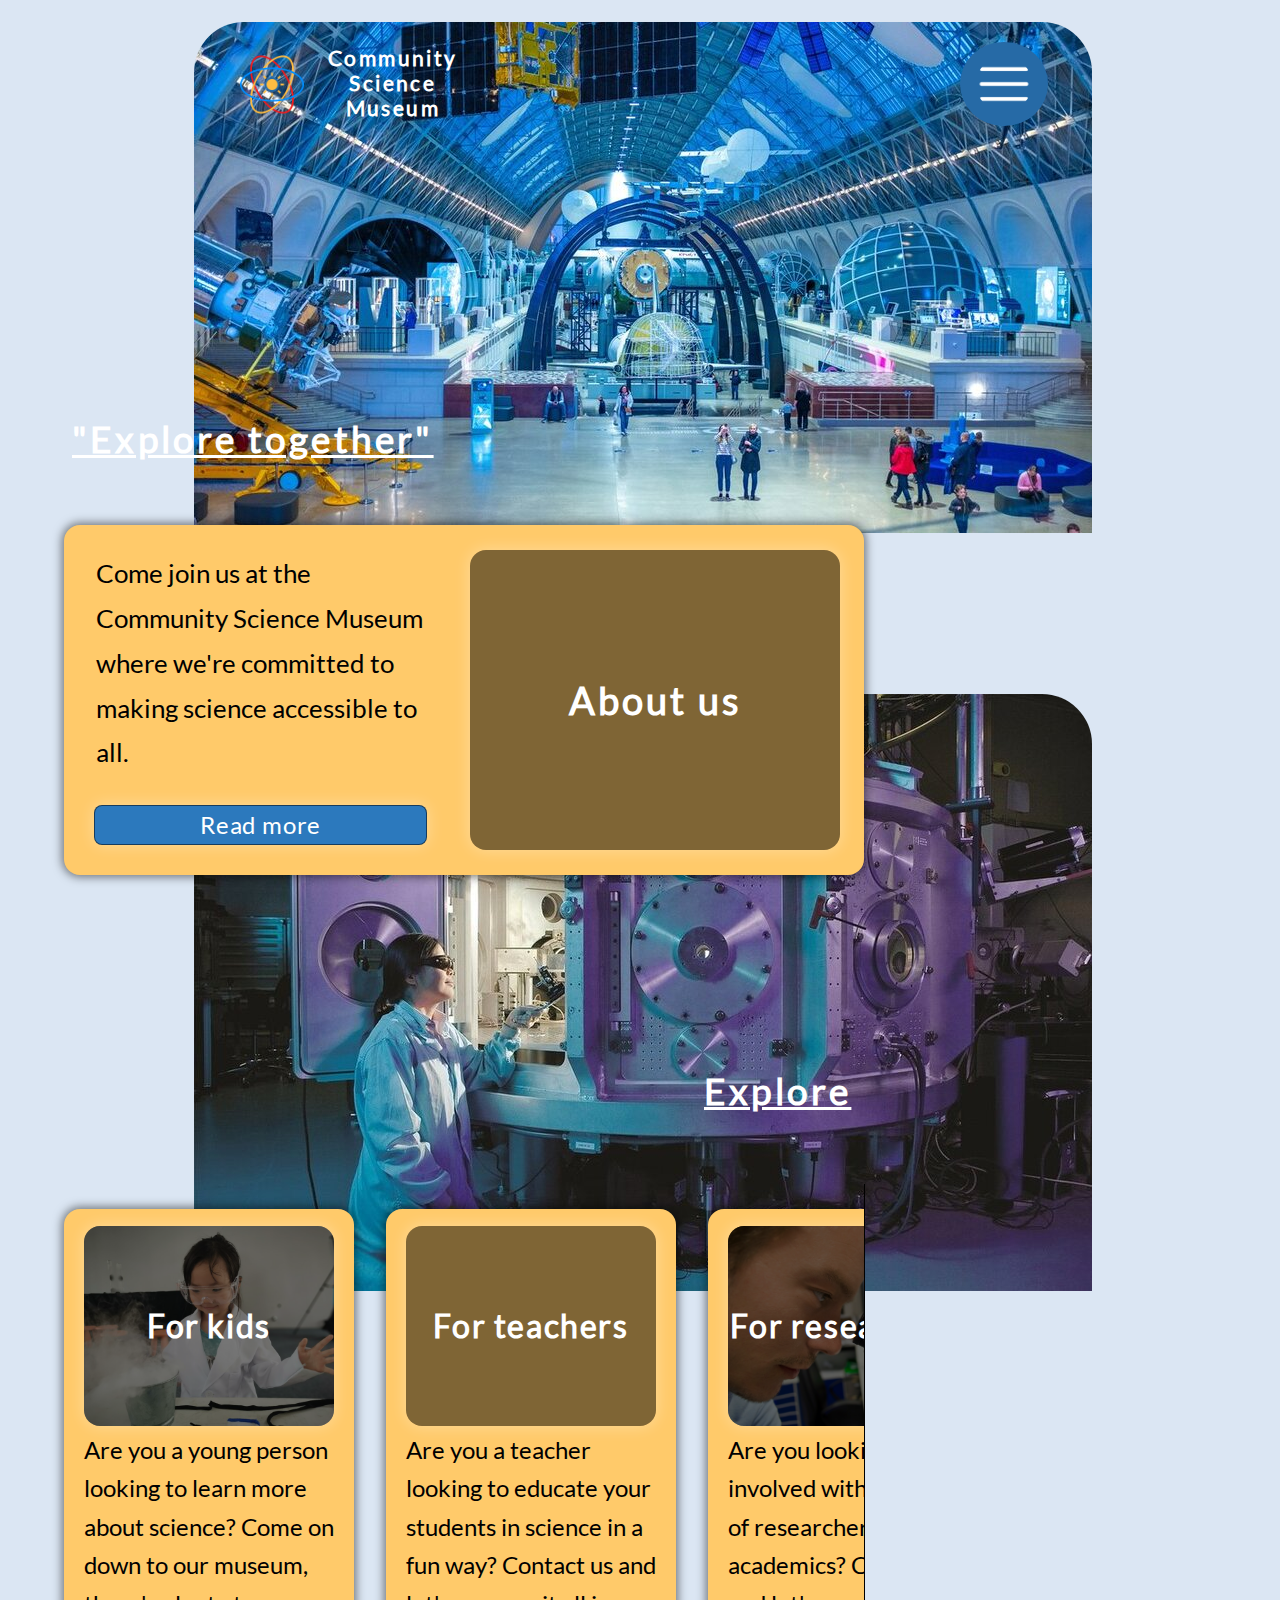
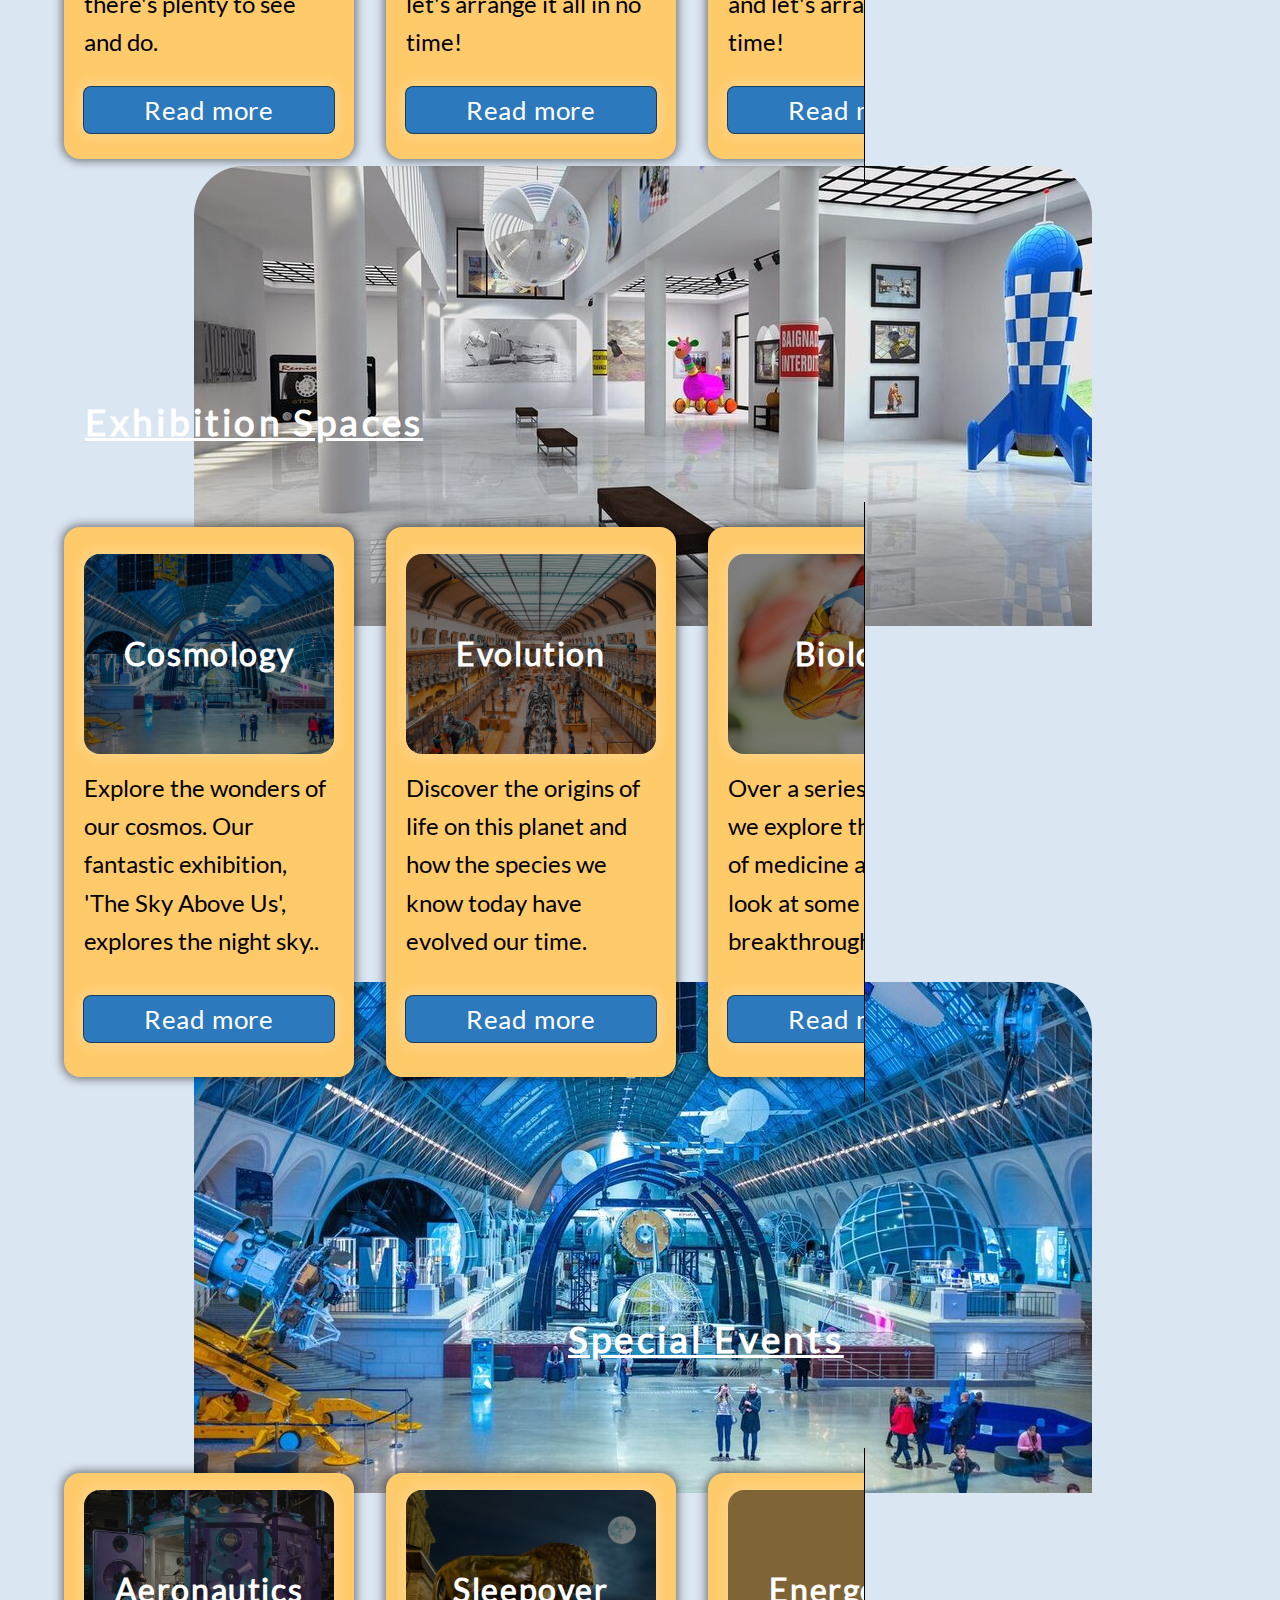
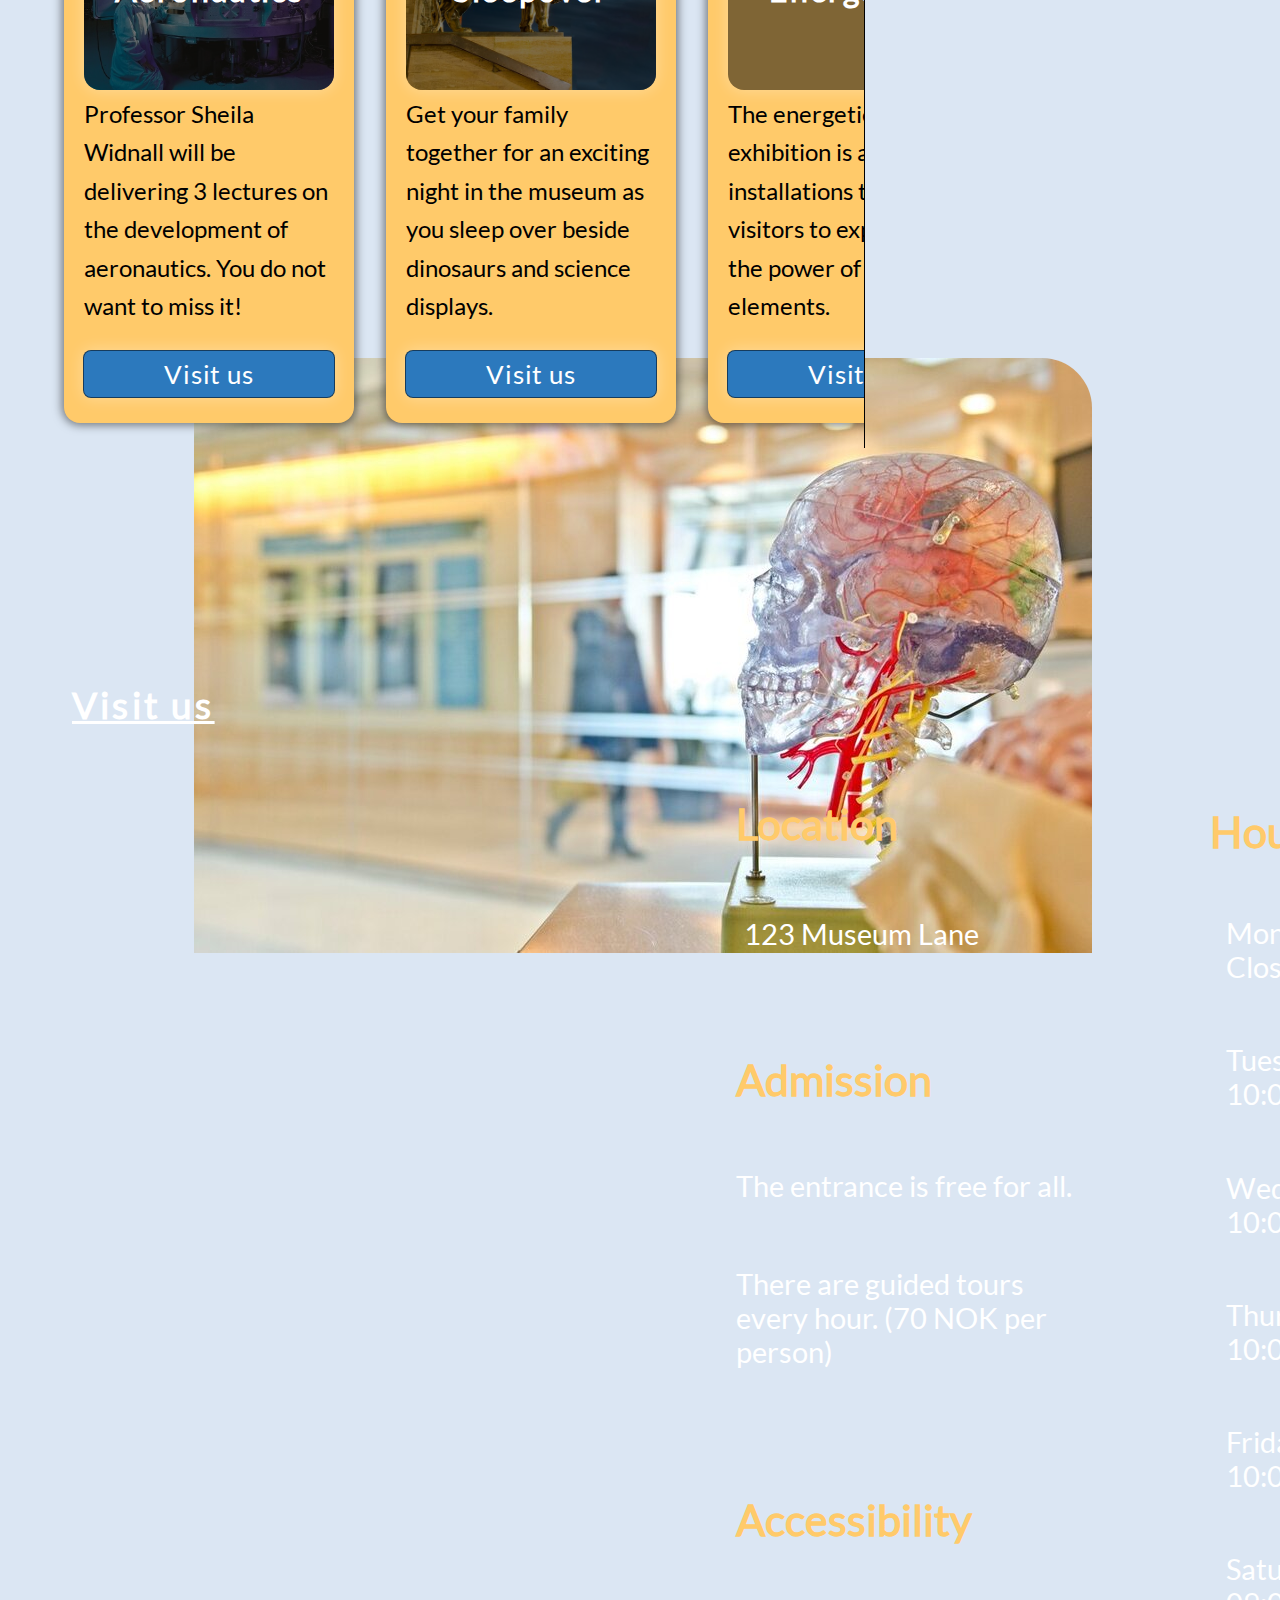
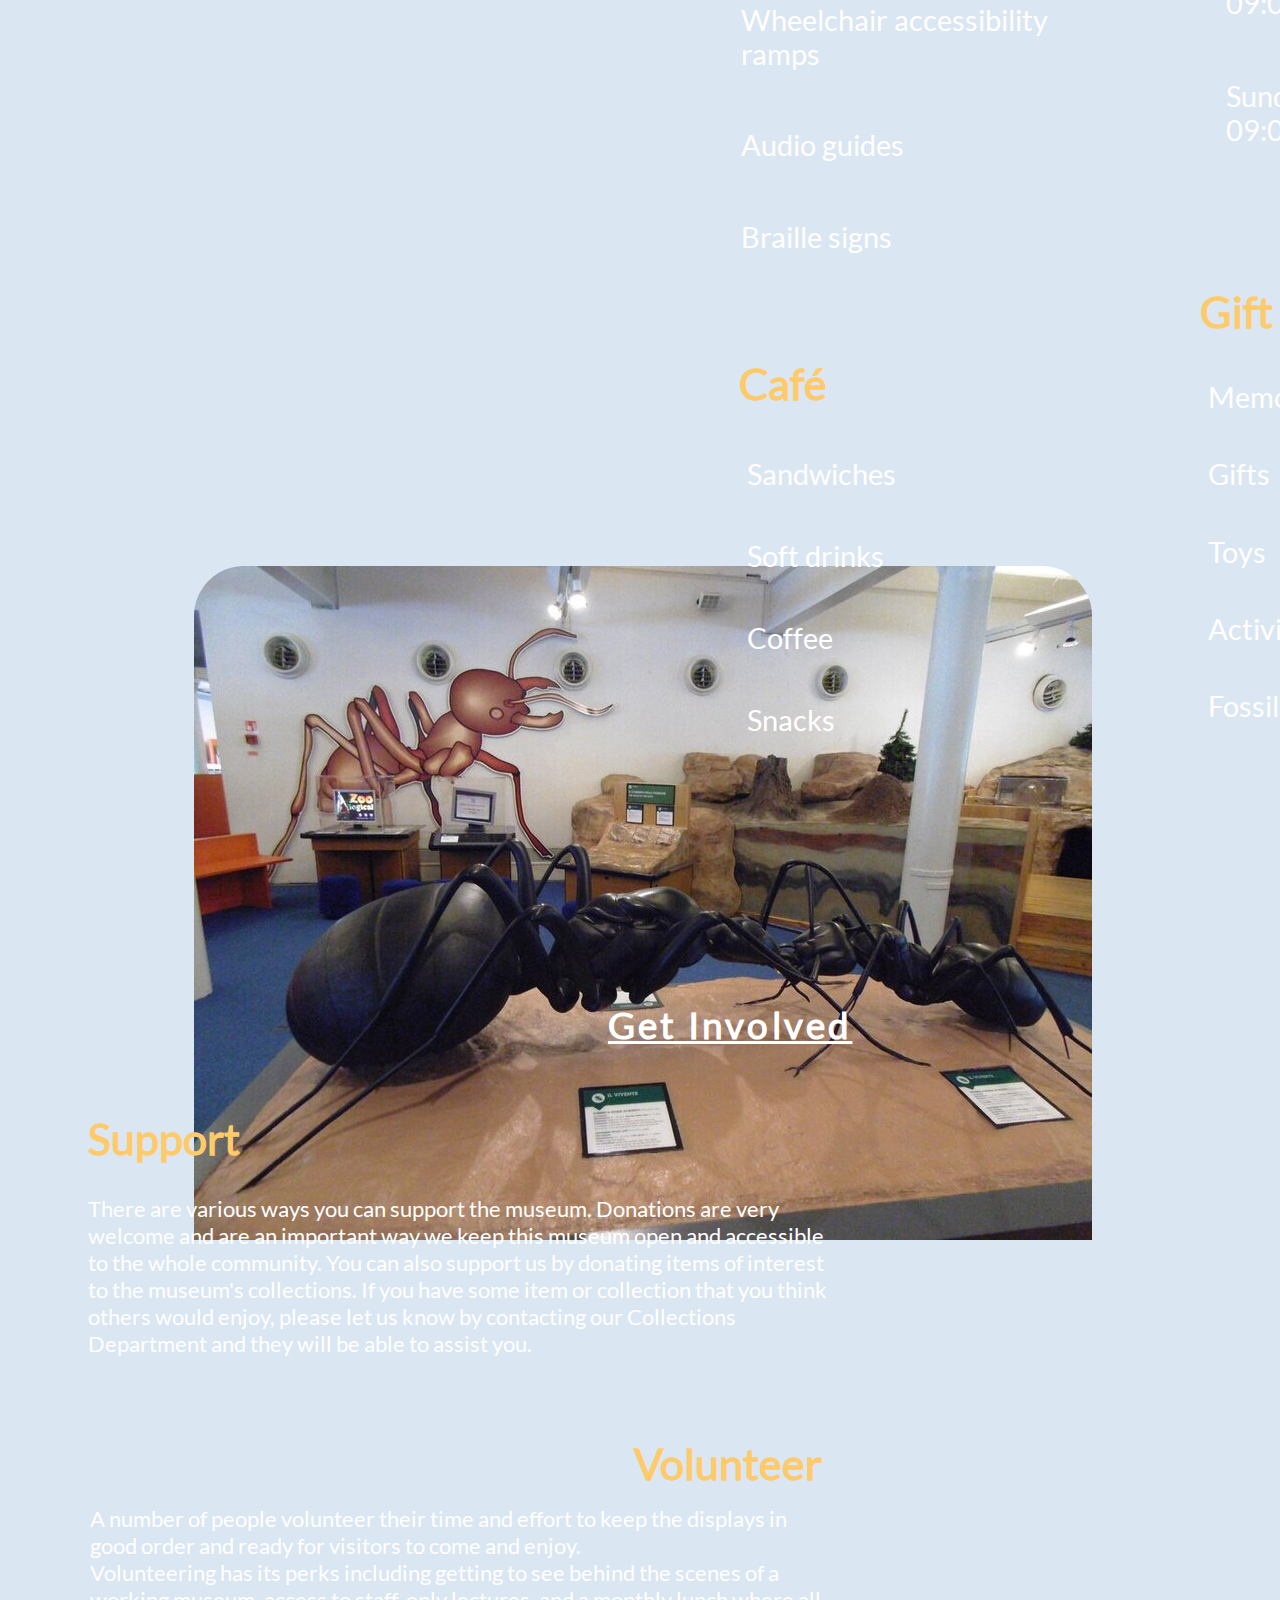
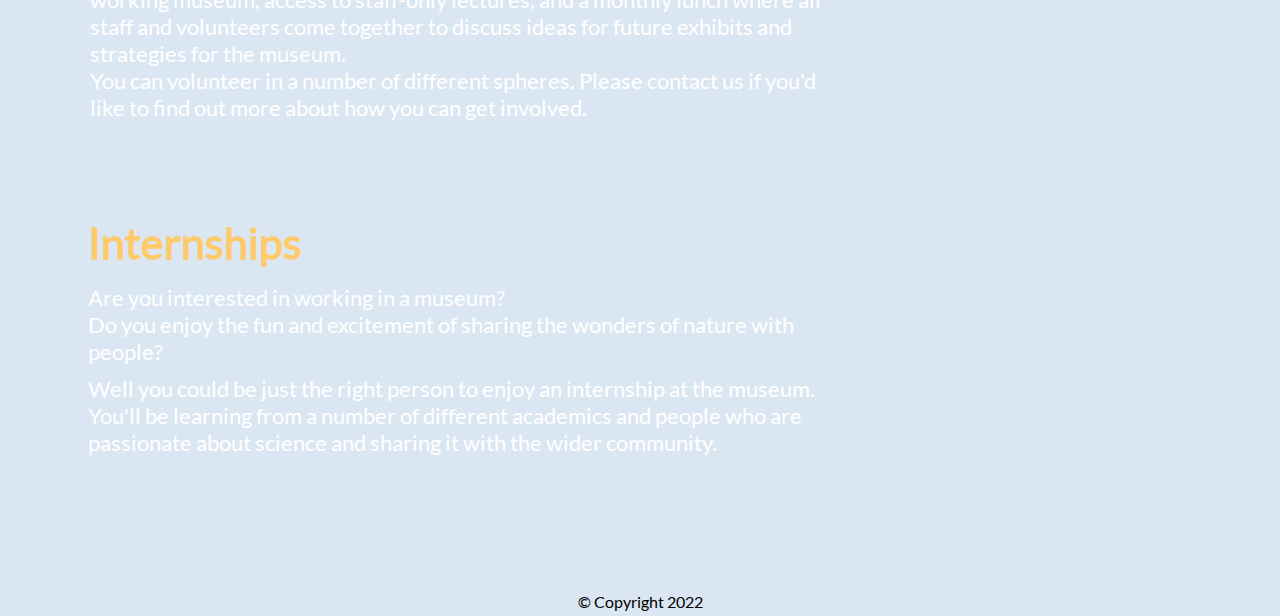
==== commit 7eac5b99: "update" ====
--- a/index.html
+++ b/index.html
@@ -64,7 +64,7 @@
         <div class="sixth-bg-pic">
         </div>
     </section>
-    <main class="main-index">
+    <main class="">
         <h1 class="h1-et">
             "Explore together"
         </h1>
--- a/css/styles.css
+++ b/css/styles.css
@@ -32,8 +32,9 @@
 }
 
 .logo {
+    margin-top: .3rem;
     width: 4rem;
-    margin-right: 1rem;
+    margin-right: 1.5rem;
     transition-duration: 3000ms;
 }
 
@@ -78,8 +79,8 @@
 .menu {
     background-color: rgb(219, 230, 243);
     display: none;
-    top: 4rem;
-    margin-left: 31rem;
+    top: 8.1rem;
+    margin-left: 38.5rem;
     border-radius: 1rem;
     position: fixed;
 }
@@ -122,12 +123,14 @@
 
         /* --- INDEX.html --- */
 
+    /* -- Background -- */
+
 .body-index {
     display: flex;
     flex-direction: column;
     min-height: 94vh;
     margin: auto;
-    padding: 1rem;
+    padding-top: 1rem;
     align-items: center;
     height: 7000px;
 }
@@ -221,6 +224,8 @@
     display: none;
 }
 
+    /* -- Explore together -- */
+
 .yellow-bg-et1 {
     display: none;
 }
@@ -240,8 +245,8 @@
     color: white;
     font-size: 2.3rem;
     letter-spacing: .2rem;
-    padding-left: 4.5rem;
     top: 24.5rem;
+    left: 4.5rem;
     position: absolute;
     font-weight: 900;
 }
@@ -306,9 +311,11 @@
     margin-top: 1rem;
 }
 
+    /* -- Explore -- */
+
 #h1-ex {
     top: 66.8rem;
-    left: 39.4rem;
+    left: 44rem;
 }
 
 .section-explore {
@@ -413,8 +420,8 @@
 .p-ex {
     width: 250px;
     font-size: 1.5rem;
-    margin: 1rem;
-    line-height: 2rem;
+    margin: 0rem 1rem;
+    line-height: 2.4rem;
 }
 
 #read-more {
@@ -422,6 +429,8 @@
     font-size: 1.6rem;
     line-height: 2.3rem;
 }
+
+    /* -- Exhibition spaces -- */
 
 #h1-ex-sp {
     top: 125rem;
@@ -492,6 +501,17 @@
     box-shadow: 0px 0px 15px 1px rgba(255, 255, 255, 0.3);
 }
 
+    /* -- Special events -- */
+
+#h1-sp-ev {
+    top: 182.3rem;
+    margin-left: 31rem;
+}
+
+#section-sp-ev {
+    top: 190.5rem;
+    position: absolute;
+}
 .aeronautics {
     background-image: url(/images/aeronautics.jpg);
     background-size: cover;
@@ -536,15 +556,7 @@
     box-shadow: 0px 0px 15px 1px rgba(255, 255, 255, 0.3);
 }
 
-#h1-sp-ev {
-    top: 182.3rem;
-    margin-left: 31rem;
-}
-
-#section-sp-ev {
-    top: 190.5rem;
-    position: absolute;
-}
+    /* -- Visit us -- */
 
 #h1-vi-us {
     top: 242.7rem;
@@ -640,10 +652,12 @@
     margin-left: .5rem;
 }
 
+    /* -- Get involved -- */
+
 #h1-get-inv {
     position: absolute;
     top: 362.7rem;
-    left: 33.6rem;
+    left: 38rem;
 }
 
 .get-inv {
@@ -714,14 +728,16 @@
 .p-fk-1 {
     width: 300px;
     margin-right: 0;
+    margin-left: 2rem;
 }
 
 .fk-img-1 {
-    margin-left: .5rem;
+    margin-left: 3rem;
     margin-top: 1.5rem;
     border-radius: 2rem;
-    width: 55%;
-    height: 55%;
+    width: 45%;
+    height: 250px;
+    object-fit: cover;
     box-shadow: 0px 0px 15px 1px rgba(255, 255, 255, 0.3);
 }
 
@@ -736,7 +752,7 @@
 
 .p-fk-2 {
     width: 370px;
-    margin-top: 5.5rem;
+    margin-top: 7.5rem;
     margin-left: 3.5rem;
 }
 
@@ -756,7 +772,7 @@
 .p-fk-3 {
     width: 350px;
     margin-left: 1rem;
-    margin-top: 6.2rem;
+    margin-top: 7rem;
     margin-bottom: 1.3rem;
 }
 
@@ -788,7 +804,7 @@
 .p-fk-5 {
     width: 300px;
     margin-left: 1rem;
-    margin-top: 9rem;
+    margin-top: 8.5rem;
     margin-bottom: 1.3rem;
 }
 
@@ -874,19 +890,21 @@
 
 .ab-img-1 {
     margin-left: 1.5rem;
-    margin-top: 2rem;
+    margin-top: 3.2rem;
     border-radius: 2rem;
     width: 60%;
-    height: 60%;
+    height: 270px;
+    object-fit: cover;
     box-shadow: 0px 0px 15px 1px rgba(255, 255, 255, 0.3);
 }
 
 .ab-img-2 {
     margin-left: 1rem;
-    margin-top: 4rem;
+    margin-top: 6.3rem;
     border-radius: 2rem;
     width: 40%;
-    height: 40%;
+    height: 380px;
+    object-fit: cover;
     box-shadow: 0px 0px 15px 1px rgba(255, 255, 255, 0.3);
 }
 
@@ -981,15 +999,23 @@
 }
 
 #h1-for-researchers {
-    margin-top: -3.8rem;
-    margin-left: -1.1rem;
+    margin-top: -3.5rem;
+    margin-left: -1.6rem;
+    font-size: 1.8rem;
 }
 
 .p-fr-1 {
-    width: 250px;
-    margin-right: 2rem;
-    margin-left: 1rem;
+    width: 220px;
+    margin-right: 4rem;
+    margin-left: 3.5rem;
     margin-top: 4rem;
+}
+
+#fr-img-1 {
+    width: 35%;
+    height: 250px;
+    object-position: -7rem;
+    margin-top: 2rem;
 }
 
 .p-fr-2 {
@@ -1035,13 +1061,13 @@
 
 #h1-for-teachers {
     margin-top: -3.5rem;
-    margin-left: .5rem;
+    margin-left: -1.4rem;
 }
 
 .p-ft-1 {
     width: 270px;
     margin-right: 1.5rem;
-    margin-left: 1rem;
+    margin-left: 2rem;
     margin-top: 2rem;
 }
 
@@ -1284,12 +1310,19 @@
     margin-left: .5rem;
 }
 
+#p-rob-1 {
+    margin-left: 3rem;
+    margin-top: 3rem;
+}
+
 .rob-img-1 {
-    margin-left: 1.5rem;
+    margin-left: 3.5rem;
     margin-top: 2rem;
     border-radius: 2rem;
-    width: 55%;
-    height: 55%;
+    width: 45%;
+    height: 300px;
+    object-fit: cover;
+    object-position: -3rem;
     box-shadow: 0px 0px 15px 1px rgba(255, 255, 255, 0.3);
 }
 
@@ -1321,7 +1354,7 @@
     border-radius: 1rem;
     margin-left: 5rem;
     margin-top: 6.5rem;
-    margin-bottom: 3rem;
+    margin-bottom: 2rem;
     background-image: url(/images/robotics.jpg);
     box-shadow: 0px 0px 15px 1px rgba(255, 255, 255, 0.3);
     background-position-x: -13rem;
@@ -1344,315 +1377,335 @@
 
     /* -- HEADER -- */
 
-
-    header {
-        width: 450px;
-        margin-top: -1rem;
-    }
-
-    .logo {
-        width: 3.2rem;
-        margin-right: 1rem;
-        transition-duration: 3000ms;
-    }
-
-    .name {
-        font-size: 1rem;
-    }
-    
-    .menu-icon {
-        width: 3rem;
-        padding: .6rem .7rem;
-        top: 2rem;
-        margin-left: -4rem;
-    }
-    
-    .menu {
-        top: 4rem;
-        margin-left: 13.5rem;
-        border-radius: 1rem;
-        position: fixed;
-    }
-    
-    .button {
-        border-radius: .4rem;
-        margin: .8rem;
-        font-size: 1rem;
-    }
+header {
+    width: 450px;
+    margin-top: -1.1rem;
+}
+
+.logo {
+    margin-top: .3rem;
+    width: 3rem;
+    margin-right: 1rem;
+    transition-duration: 3000ms;
+}
+
+.name {
+    font-size: 1rem;
+}
+
+.menu-icon {
+    width: 3rem;
+    padding: .6rem .7rem;
+    top: 2rem;
+    margin-left: -4rem;
+}
+
+.menu-icon:hover {
+    scale: 100%;
+}
+
+.menu {
+    top: 6.4rem;
+    margin-left: 19rem;
+    border-radius: 1rem;
+    position: fixed;
+}
+
+.button {
+    border-radius: .4rem;
+    margin: .8rem;
+    font-size: 1rem;
+}
     
 
  
         /* --- INDEX.html --- */
-            
-    .main-index {
-        width: 520px;
-        height: 8996px;
-        background-image: url(/images/frame1.png);
-    }
-
-    .footer-index {
-        text-align: center;
-        margin-top: 125rem;
-        position: absolute;
-        padding: 1rem;
-    }
-
-    .first-bg-pic {
-        background-image: url(/images/cosmology1.jpg);
-        width: 498px;
-        height: 281px;
-        margin-top: 5rem;
-        margin-left: .35rem;
-        border-radius: 0px;
-    }
-
-    .second-bg-pic {
-        background-image: url(/images/aeronautics1.jpg);
-        width: 498px;
-        height: 332px;
-        margin-top: 47rem;
-        border-radius: 0;
-    }
-
-    .third-bg-pic {
-        background-image: url(/images/aero-exhi1.jpg);
-        width: 498px;
-        height: 256px;
-        margin-top: 39rem;
-        margin-left: .3rem;
-        border-radius: 0;
-    }
-
-    .fourth-bg-pic {
-        background-image: url(/images/cosmology1.jpg);
-        width: 498px;
-        height: 281px;
-        margin-top: 37rem;
-        margin-left: .3rem;
-        border-radius: 0;
-    }
-
-    .fifth-bg-pic {
-        background-image: url(/images/head1.jpg);
-        width: 498px;
-        height: 331px;
-        margin-top: 39.5rem;
-        margin-left: .3rem;
-        border-radius: 0;
-    }
-
-    .sixth-bg-pic {
-        background-image: url(/images/ant1.jpg);
-        width: 498px;
-        height: 375px;
-        margin-top: 196rem;
-        margin-left: .2rem;
-        border-radius: 0;
-    }
-
-    .frame {
-        width: 500px;
-        border-radius: 1rem;
-        position: relative;
-        top: -9rem;
-        display: none;
-    }
-
-    .explore-together {
-        display: none;
-    }
-
-    .h1-et {
-        margin-top: -1rem;
-        margin-left: .5rem;
-    }
-
-    .explore-together1 {
-        margin-top: 29.5rem;
-    }
-
-    .yellow-bg-et1 {
-        background-color: rgb(255, 202, 106);
-        border-radius: 1rem;
-        margin-left: 3rem;
-        width: 430px;
-        height: 630px;
-        display: flex;
-        flex-direction: column;
-        justify-content: space-evenly;
-        align-items: center;
-        box-shadow: 0px 0px 10px 2px rgb(0, 0, 0, .5);
-    }
-
-    .p-et {
-        margin-left: -1.3rem;
-        margin-bottom: 1rem;
-    }
-
-    .para-button {
-        margin-top: -1rem;
-    }
-
-    #h1-ex {
-        top: 89rem;
-        left: 6.6rem;
-    }
-
-    .section-explore {
-        width: 400px;
-        top: 91.5rem;
-    }
-
-    #h1-ex-sp {
-        top: 145rem;
-        margin-left: 1.4rem;
-    }
-
-    #section-exh-spa {
-        top: 147.8rem;
-    }
-
-    #h1-sp-ev {
-        top: 199.5rem;
-        margin-left: 3.3rem;
-    }
-
-    #section-sp-ev {
-        top: 202rem;
-    }
-
-    #h1-vi-us {
-        top: 257.5rem;
-        margin-left: 6.6rem;
-    }
-
-    .visit-us {
-        top: 259rem;
-    }
-
-    .bg-visit-us {
-        width: 450px;
-        height: 3140px;
-        background-color: rgb(38, 106, 166);
-        box-shadow: 0px 0px 20px rgb(255, 255, 255, .3);
-        border-radius: 25px;
-        margin-left: 2.3rem;
-        margin-top: 3rem;
-    }
-
-    #location {
-        top: 3rem;
-        left: 6.5rem;
-    }
-
-    #p-location {
-        top: 9rem;
-        left: 6.5rem;
-    }
-
-    .hours {
-        top: 103rem;
-        left: 6.5rem;
-    }
-
-    #p-hours {
-        margin-left: .5rem;
-    }
-
-    .admission {
-        top: 16.5rem;
-        left: 6.5rem;
-    }
-
-    #p-admission {
-        margin-left: .5rem;
-    }
-
-    .accessibility {
-        left: 6.5rem;
-        top: 43rem;
-    }
-
-    #p-accessibility {
-        margin-left: .5rem;
-    }
-
-    .cafe {
-        left: 6.5rem;
-        top: 72rem;
-    }
-
-    #p-cafe {
-        margin-left: .5rem;
-    }
-
-    .gift {
-        left: 6.5rem;
-        top: 167rem;
-    }
-
-    #p-gift {
-        margin-top: 2.7rem;
-        margin-left: .5rem;
-    }
-
-    #h1-get-inv {
-        top: 476.3rem;
-        left: 3.6rem;
-    }
-
-    .get-inv {
-        left: 2.5rem;
-        top: 479.5rem;
-        width: 440px;
-    }
-
-    #h1-support {
-        margin-top: -78rem;
-        margin-left: 1rem;
-    }
-
-    .bg-get-inv {
-        width: 460px;
-        height: 1270px;
-        background-color: rgb(38, 106, 166);
-        box-shadow: 0px 0px 20px rgb(255, 255, 255, .3);
-        border-radius: 25px;
-        margin-left: -.7rem;
-        margin-top: 1rem;
-    }
-
-    .p-get-inv {
-        color: white;
-        margin-top: -1rem;
-        font-size: 1.4rem;
-    }
-
-    .volunteer {
-        top: 24.3rem;
-        left: 0rem;
-    }
-
-    #h1-volunteer {
-        margin-top: 4rem;
-        margin-left: 1rem;
-    }
-
-    #p-volunteer {
-        margin-left: .5rem;
-    }
-
-    .internships {
-        top: 56rem;
-    }
-
-    #h1-internships {
-        margin-left: 1rem;
-    }
-
-    #p-internships {
-        margin-left: 0rem;
-    }
+       
+    /* -- Background -- */
+
+.main-index {
+    width: 520px;
+    height: 8996px;
+    background-image: url(/images/frame1.png);
+}
+
+.footer-index {
+    text-align: center;
+    margin-top: 125rem;
+    position: absolute;
+    padding: 1rem;
+}
+
+.first-bg-pic {
+    background-image: url(/images/cosmology1.jpg);
+    width: 498px;
+    height: 281px;
+    margin-top: 5rem;
+    margin-left: .35rem;
+    border-radius: 0px;
+}
+
+.second-bg-pic {
+    background-image: url(/images/aeronautics1.jpg);
+    width: 498px;
+    height: 332px;
+    margin-top: 47rem;
+    border-radius: 0;
+}
+
+.third-bg-pic {
+    background-image: url(/images/aero-exhi1.jpg);
+    width: 498px;
+    height: 256px;
+    margin-top: 39rem;
+    margin-left: .3rem;
+    border-radius: 0;
+}
+
+.fourth-bg-pic {
+    background-image: url(/images/cosmology1.jpg);
+    width: 498px;
+    height: 281px;
+    margin-top: 37rem;
+    margin-left: .3rem;
+    border-radius: 0;
+}
+
+.fifth-bg-pic {
+    background-image: url(/images/head1.jpg);
+    width: 498px;
+    height: 331px;
+    margin-top: 39.5rem;
+    margin-left: .2rem;
+    border-radius: 0;
+}
+
+.sixth-bg-pic {
+    background-image: url(/images/ant1.jpg);
+    width: 498px;
+    height: 375px;
+    margin-top: 196rem;
+    margin-left: .2rem;
+    border-radius: 0;
+}
+
+.frame {
+    width: 500px;
+    border-radius: 1rem;
+    position: relative;
+    top: -9rem;
+    display: none;
+}
+
+    /* -- Explore together -- */
+
+.explore-together {
+    display: none;
+}
+
+.h1-et {
+    margin-top: -1rem;
+    left: 5rem;
+}
+
+.explore-together1 {
+    margin-top: 29.5rem;
+}
+
+.yellow-bg-et1 {
+    background-color: rgb(255, 202, 106);
+    border-radius: 1rem;
+    margin-left: 3rem;
+    width: 430px;
+    height: 630px;
+    display: flex;
+    flex-direction: column;
+    justify-content: space-evenly;
+    align-items: center;
+    box-shadow: 0px 0px 10px 2px rgb(0, 0, 0, .5);
+}
+
+.p-et {
+    margin-left: -1.3rem;
+    margin-bottom: 1rem;
+}
+
+.para-button {
+    margin-top: -1rem;
+}
+
+#button-ex-to {
+    margin-bottom: 1.5rem;
+}
+
+    /* -- Explore --*/
+
+#h1-ex {
+    top: 89rem;
+    left: 11.5rem;
+}
+
+.section-explore {
+    width: 400px;
+    top: 91.5rem;
+}
+
+#h1-ex-sp {
+    top: 145rem;
+    margin-left: 1.4rem;
+}
+
+#section-exh-spa {
+    top: 147.8rem;
+}
+
+    /* -- Special events --*/
+
+#h1-sp-ev {
+    top: 199.5rem;
+    margin-left: 3.3rem;
+}
+
+#section-sp-ev {
+    top: 202rem;
+}
+
+    /* -- Visit us --*/
+
+#h1-vi-us {
+    top: 257rem;
+    margin-left: 6.6rem;
+}
+
+.visit-us {
+    top: 259rem;
+}
+
+.bg-visit-us {
+    width: 450px;
+    height: 3140px;
+    background-color: rgb(38, 106, 166);
+    box-shadow: 0px 0px 20px rgb(255, 255, 255, .3);
+    border-radius: 25px;
+    margin-left: 2.3rem;
+    margin-top: 3rem;
+}
+
+#location {
+    top: 3rem;
+    left: 6.5rem;
+}
+
+#p-location {
+    top: 9rem;
+    left: 6.5rem;
+}
+
+.admission {
+    top: 16.5rem;
+    left: 6.5rem;
+}
+
+#p-admission {
+    margin-left: 0rem;
+}
+
+.accessibility {
+    left: 6.5rem;
+    top: 43rem;
+}
+
+#p-accessibility {
+    margin-left: 0rem;
+}
+
+.cafe {
+    left: 6.5rem;
+    top: 72rem;
+}
+
+#p-cafe {
+    margin-left: 0rem;
+}
+
+.hours {
+    top: 103rem;
+    left: 6.5rem;
+}
+
+#p-hours {
+    margin-left: 0rem;
+}
+
+.gift {
+    left: 6.5rem;
+    top: 167rem;
+}
+
+#p-gift {
+    margin-top: 2.7rem;
+    margin-left: 0rem;
+}
+
+    /* -- Get involved --*/
+
+#h1-get-inv {
+    top: 476.3rem;
+    left: 8.6rem;
+}
+
+.get-inv {
+    left: 2.5rem;
+    top: 479.5rem;
+    width: 440px;
+}
+
+#h1-support {
+    margin-top: -78rem;
+    margin-left: 1rem;
+}
+
+.bg-get-inv {
+    width: 460px;
+    height: 1270px;
+    background-color: rgb(38, 106, 166);
+    box-shadow: 0px 0px 20px rgb(255, 255, 255, .3);
+    border-radius: 25px;
+    margin-left: -.7rem;
+    margin-top: 1rem;
+}
+
+.p-get-inv {
+    color: white;
+    margin-top: -1rem;
+    font-size: 1.4rem;
+}
+
+.volunteer {
+    top: 24.3rem;
+    left: 0rem;
+}
+
+#h1-volunteer {
+    margin-top: 4rem;
+    margin-left: 1rem;
+}
+
+#p-volunteer {
+    margin-left: .5rem;
+}
+
+.internships {
+    top: 56rem;
+}
+
+#h1-internships {
+    margin-left: 1rem;
+}
+
+#p-internships {
+    margin-left: 0rem;
+}
 
         /* --- ABOUT.html --- */
 
@@ -1692,24 +1745,30 @@
 }
 
 .p-ab-1 {
-    margin-left: 1rem;
-    margin-right: -1rem;
+    margin-left: 2rem;
+    margin-right: 0rem;
+    margin-top: 2rem;
+    width: 170px;
 }
 
 .ab-img-1 {
-    margin-right: 1rem;
+    margin-right: 2rem;
     border-radius: 1.5rem;
-    width: 47%;
-    height: 47%;
+    margin-top: 2rem;
+    width: 45%;
+    height: 160px;
+    object-fit: cover;
 }
 
 .ab-img-2 {
     border-radius: 1.5rem;
+    margin-top: 3.5rem;
+    height: 230px;
 }
 
 .p-ab-2 {
-    width: 340px;
-    margin-top: 5rem;
+    width: 200px;
+    margin-top: 3.5rem;
     margin-left: 2rem;
     margin-right: 1rem;
 }
@@ -1741,6 +1800,7 @@
 .div-ab-img-4 {
     height: 200px;
     margin-right: .4rem;
+    margin-top: 3.5rem;
 }
 
 .ab-img-4 {
@@ -1773,21 +1833,23 @@
 
 .p-fk-1 {
     width: 300px;
-    margin-left: 1rem;
-    margin-top: 2.3rem;
+    margin-left: 2rem;
+    margin-top: 2.7rem;
 }
 
 .fk-img-1 {
-    margin-left: .5rem;
-    margin-top: 2rem;
-    margin-right: 1rem;
+    margin-left: 2rem;
+    margin-top: 2.7rem;
+    margin-right: 2rem;
     border-radius: 1.5rem;
-    width: 45%;
-    height: 45%;
+    width: 40%;
+    height: 140px;
+    object-fit: cover;
+    object-position: 0rem;
 }
 
 .fk-img-2 {
-    margin-top: 4rem;
+    margin-top: 3rem;
     border-radius: 1.5rem;
     width: 40%;
     height: 40%;
@@ -1795,7 +1857,7 @@
 
 .p-fk-2 {
     width: 370px;
-    margin-top: 4rem;
+    margin-top: 4.8rem;
     margin-left: 2rem;
     margin-right: 1rem;
 }
@@ -1816,27 +1878,28 @@
 .div-fk-img-4 {
     height: 200px;
     margin-left: 1rem;
+    margin-top: 5rem;
+    margin-right: 1rem;
+}
+
+.p-fk-4 {
+    width: 350px;
+    margin-left: 1rem;
+    margin-top: 6.5rem;
+    margin-right: 1rem;
+}
+
+.p-fk-5 {
+    margin-left: 1rem;
+    margin-top: 5.5rem;
+}
+
+.div-fk-img-5 {
+    height: 200px;
+    margin-left: 2rem;
     margin-top: 4rem;
     margin-right: 1rem;
-}
-
-.p-fk-4 {
-    width: 350px;
-    margin-left: 1rem;
-    margin-top: 5.5rem;
-    margin-right: 1rem;
-}
-
-.p-fk-5 {
-    margin-left: 1rem;
-    margin-top: 5.5rem;
-}
-
-.div-fk-img-5 {
-    height: 200px;
-    margin-left: 2rem;
-    margin-top: 4rem;
-    margin-right: 1rem;
+    margin-bottom: 2.5rem;
 }
         
         /* --- COSMOLOGY.html --- */
@@ -1858,15 +1921,17 @@
 
 .p-cos-1 {
     width: 190px;
-    margin-left: 1.5rem;
-    margin-top: 2rem;
+    margin-left: 2.5rem;
+    margin-top: 3rem;
 }
 
 .cos-img-1 {
-    margin-left: 1rem;
+    margin-left: 3rem;
     margin-right: 1rem;
     border-radius: 1rem;
-    width: 45%;
+    width: 150px;
+    height: 150px;
+    object-fit: cover;
 }
 
 .cos-img-2 {
@@ -1885,7 +1950,7 @@
     margin-right: 2rem;
     margin-left: 2rem;
     margin-top: 6rem;
-    margin-bottom: 3.4rem;
+    margin-bottom: 2.5rem;
 }
 
 
@@ -1905,7 +1970,7 @@
 
 #h1-rob {
     margin-top: -5.5rem;
-    margin-left: 6rem;
+    margin-left: 6.5rem;
 }
 
 #p-rob-1 {
@@ -1914,27 +1979,31 @@
 
 .rob-img-1 {
     margin-left: 1rem;
-    margin-top: 3rem;
-    border-radius: 2rem;
-    width: 45%;
-    height: 45%;
-    box-shadow: 0px 0px 15px 1px rgba(255, 255, 255, 0.3);
+    margin-top: 2rem;
+    border-radius: 1rem;
+    width: 40%;
+    height: 150px;
+    object-fit: cover;
+    object-position: -1rem;
 }
 
 .p-rob-2 {
     width: 150px;
     margin-top: 8rem;
-    margin-left: 4.5rem;
+    margin-left: 3rem;
 }
 
 .rob-img-2 {
     margin-top: 5rem;
+    margin-left: 3.5rem;
+    border-radius: 1rem;
 }
 
 .p-rob-3 {
     width: 280px;
     margin-top: 7rem;
     margin-left: 3rem;
+    margin-bottom: 5.5rem;
 }
 
 .div-rob-img-3 {
@@ -1962,16 +2031,17 @@
 }
 
 #p-bio-1 {
-    margin-top: 3rem;
+    margin-top: 3.5rem;
 }
 
 .bio-img-1 {
-    margin-left: 1rem;
+    margin-left: 2rem;
     margin-top: 2.5rem;
     margin-right: 1.5rem;
     border-radius: 1.5rem;
-    width: 45%;
-    height: 45%;
+    width: 35%;
+    height: 150px;
+    object-fit: cover;
 }
 
 .bio-img-2 {
@@ -2012,6 +2082,10 @@
 #h1-evo {
     margin-top: -5.5rem;
     margin-left: 6rem;
+}
+
+#evo-img-1 {
+    margin-top: 2.8rem;
 }
 
 .evo-img-2 {
@@ -2053,20 +2127,20 @@
 .p-ft-1 {
     width: 200px;
     margin-right: 0rem;
-    margin-left: 1.5rem;
-    margin-top: 2.3rem;
+    margin-left: 2rem;
+    margin-top: 2.6rem;
 }
 
 .p-ft-2 {
     width: 180px;
     margin-right: 2rem;
     margin-left: 3rem;
-    margin-top: 5.2rem;
+    margin-top: 4.2rem;
 }
 
 .ft-img-2 {
     margin-left: 2rem;
-    margin-top: 5rem;
+    margin-top: 4rem;
     border-radius: 2rem;
     width: 35%;
     height: 35%;
@@ -2079,7 +2153,7 @@
     margin-right: 1rem;
     margin-left: 2rem;
     margin-top: 5rem;
-    margin-bottom: 5.3rem;
+    margin-bottom: 4.6rem;
 }
 
 .contact-us {
@@ -2090,6 +2164,7 @@
 
 #ft-img-3 {
     margin-right: 2rem;
+
 }
 
 .ft-img-3 {
@@ -2104,18 +2179,21 @@
 
 #h1-for-researchers {
     margin-top: -5.5rem;
-    margin-left: 2.6rem;
+    margin-left: 4.6rem;
 }
 
 .p-fr-1 {
-    width: 250px;
+    width: 150px;
     margin-right: 1rem;
-    margin-left: 2rem;
-    margin-top: 2.7rem;
+    margin-left: 3.5rem;
+    margin-top: 3.3rem;
 }
 
 #fr-img-1 {
-    margin-right: 1.5rem;
+    margin-right: 2rem;
+    margin-top: 2rem;
+    height: 150px;
+    object-position: -4rem;
 }
 
 .p-fr-2 {
@@ -2143,7 +2221,7 @@
         
 }
 
-@media (max-width: 499px) {
+@media (max-width: 536px) {
     
         /* --- GLOBAL --- */
 
@@ -2152,15 +2230,17 @@
 header {
     height: 100px;
     width: 320px;
-    top: 0.1rem;
+    top: -.3rem;
+    padding-left: 0;
+    padding-right: 0;
 }
 
 .logo {
-    width: 2.5rem;
-    margin-right: .5rem;
-    margin-left: .5rem;
-}
-
+    margin-top: .2rem;
+    width: 2.3rem;
+    margin-right: .8rem;
+    margin-left: .2rem;
+}
 
 .name {
     font-size: .8rem;
@@ -2169,66 +2249,53 @@
 .menu-icon {
     width: 2.5rem;
     padding: .3rem .4rem;
-    top: 1.7rem;
+    top: 1.2rem;
     margin-left: -3.5rem;
     background-color: rgb(217, 149, 89, 1)
 }
 
 .menu {
-    background-color: rgb(219, 230, 243);
-    display: none;
-    top: 4rem;
-    margin-left: 31rem;
-    border-radius: 1rem;
-    position: fixed;
+    top: 4.5rem;
+    margin-left: 12.5rem;
+    z-index: 0;
+}
+
+.menu-icon:hover {
+    scale: 100%;
 }
 
 .button {
-    background-color: rgb(44, 121, 189);
-    padding: .3rem 1.3rem;
-    border-radius: .5rem;
-    margin: 1.2rem;
-    text-align: center;
-    color: white;
-    text-decoration: none;
-    font-size: 1.4rem;
-    letter-spacing: .05rem;
-    display: flex;
-    flex-direction: column;
-    box-shadow: 0px 0px 15px 1px rgba(255, 255, 255, 0.3);
-    border: 1.3px solid rgba(0, 0, 0, 0.5);
-    transition-duration: 400ms;
+    padding: .3rem .5rem;
+    margin: .6rem .4rem;
+    font-size: 1rem;
+}
+
+html {
+    margin-top: -.8rem;
 }
 
         /* --- INDEX.html --- */
 
+    /* -- Background -- */
+
 .body-index {
-    display: flex;
-    flex-direction: column;
-    min-height: 94vh;
-    margin: auto;
-    padding: 1rem;
-    align-items: center;
-    height: 7000px;
+    height: 6490px;
 }
 
 .main-index {
-    width: 377px;
-    height: 6303px;
-    background-image: url(/images/frame2.png);
-    background-size: cover;
-    position: absolute;
-    z-index: 2;
+    width: 350px;
+    height: 6873px;
+    background-image: url(/images/frame2.1.png);
 }
 
 .footer-index {
     text-align: center;
-    top: 437rem;
+    top: 305rem;
     position: absolute;
 }
 
 .first-bg-pic {
-    width: 350px;
+    width: 349px;
     margin-top: .4rem;
     margin-left: .1rem;
     z-index: 1;
@@ -2236,80 +2303,63 @@
 }
 
 .second-bg-pic {
-    width: 350px;
+    width: 349px;
     height: 800px;
-    margin-top: 8rem;
-    margin-left: .2rem;
+    margin-top: 25rem;
+    margin-left: .1rem;
     border-radius: 0px;
 }
 
 .third-bg-pic {
-    width: 350px;
+    background-size: 100%;
+    width: 349px;
+    margin-top: -3.9rem;
+    margin-left: .1rem;
+    border-radius: 0px;
+}
+
+.fourth-bg-pic {
+    width: 349px;
+    margin-top: 20rem;
+    margin-left: .1rem;
+}
+
+.fifth-bg-pic {
+    width: 349px;
+    background-size: 100%;
+    margin-top: 24rem;
+    margin-left: .1rem;
+}
+
+.sixth-bg-pic {
+    background-size: 100%;
+    width: 349px;
     height: 800px;
-    margin-top: 17rem;
-    margin-left: .2rem;
+    margin-top: 131rem;
+    margin-left: .1rem;
     border-radius: 0px;
 }
 
-.fourth-bg-pic {
-    width: 350px;
-    height: 800px;
-    margin-top: 1rem;
-    margin-left: .2rem;
-    border-radius: 0px;
-}
-
-.fifth-bg-pic {
-    width: 350px;
-    height: 800px;
-    margin-top: 11rem;
-    margin-left: .2rem;
-    border-radius: 0px;
-}
-
-.sixth-bg-pic {
-    width: 350px;
-    height: 800px;
-    margin-top: 63rem;
-    margin-left: .2rem;
-    border-radius: 0px;
-}
+    /* -- Explore Together -- */
 
 .explore-together {
-    display: flex;
-    flex-direction: column;
-    margin: auto;
-    width: 800px;
-    top: 32.8rem;
-    left: 4rem;
-    position: absolute;
+    display: none;
+}
+
+.explore-together1 {
+    margin-top: 19rem;
+}
+
+.yellow-bg-et1 {
+    width: 310px;
+    height: 470px;
+    margin-left: 1.25rem;
 }
 
 .h1-et {
-    text-decoration: underline;
-    color: white;
-    font-size: 2.3rem;
-    letter-spacing: .2rem;
-    padding-left: 4.5rem;
-    top: 24.5rem;
-    position: absolute;
-    font-weight: 900;
-}
-
-.yellow-bg-et {
-    background-color: rgb(255, 202, 106);
-    width: 800px;
-    height: 350px;
-    border-radius: 1rem;
-    display: flex;
-    box-shadow: 0px 0px 10px 2px rgb(0, 0, 0, .5);
-}
-
-.p-et {
-    width: 350px;
-    font-size: 1.6rem;
-    line-height: 2.8rem;
-    margin: 0;
+    font-size: 1.5rem;
+    top: 16.5rem;
+    left: 3rem;
 }
 
 #button-ex-to {
@@ -2318,432 +2368,859 @@
 }
 
 .h1-ybg {
-    display: flex;
-    justify-content: center;
+    width: 100%;
+    height: 100%;
+    border-radius: .5rem;
+}
+
+.about-img {
+    width: 80%;
+    height: 40%;
+    margin-left: 2rem;
+    margin-top: 1.5rem;
+    margin-bottom: 0rem;
+    border-radius: .5rem;
+}
+
+.para-button {
     align-items: center;
-    color: white;
-    width: 370px;
-    height: 300px;
-    border-radius: 1rem;
-    background-color: rgb(0, 0, 0, .5);
-    margin: 0;
-}
-
-.about-img {
-    background-image: url(/images/about-us.jpg);
-    background-size: cover;
-    width: 370px;
-    height: 300px;
-    border-radius: 1rem;
-    margin-left: 2rem;
-    margin: auto;
-    text-decoration: none;
-    letter-spacing: .2rem;
+    margin-top: 1rem;
+}
+
+.p-et {
+    width: 270px;
+    line-height: 2rem;
+}
+
+#button-ex-to {
+    padding: .5rem 4rem;
+    margin-left: -1.4rem;
+}
+
+    /* -- Explore -- */
+
+#h1-ex {
+    top: 61.5rem;
+    left: 7.5rem;
+}
+
+.section-explore {
+    width: 300px;
+    height: 430px;
+    left: -.5rem;
+    top: 63rem;
+    border-right: 1px solid black;
+}
+
+.yellow-bg-ex {
+    width: 300px;
+    height: 400px;
+}
+
+.for-teachers {
+    width: 80%;
+    height: 30%;
+}
+
+.for-kids {
+    width: 80%;
+    height: 30%;
+}
+
+.for-researchers {
+    width: 80%;
+    height: 30%;
+    margin-top: .3rem;
+}
+
+.h1-ybg-ex {
+    width: 100%;
+    height: 100%;
     font-size: 1.2rem;
-    transition-duration: 200ms;
-    box-shadow: 0px 0px 15px 1px rgba(255, 255, 255, 0.3);
-}
-
-.about-img:hover {
-    scale: 102%;
-}
-
-.para-button {
-    padding-left: 2rem;
-    display: flex;
-    flex-direction: column;
-    justify-content: space-evenly;
-    margin-top: 1rem;
-}
-
-#h1-ex {
-    top: 66.8rem;
-    left: 39.4rem;
-}
-
-.section-explore {
-    width: 800px;
-    height: 600px;
-    left: 2rem;
-    top: 74rem;
-    position: absolute;
-    padding-left: 2rem;
-    overflow-x: scroll;
-    align-items: center;
-    display: flex;
-    -ms-overflow-style: none;
-    scrollbar-width: none; 
-    border-right: 1px solid black;
-}
-
-.section-explore::-webkit-scrollbar { 
-    display: none;
-}
-
-.yellow-bg-ex {
-    background-color: rgb(255, 202, 106);
-    border-radius: 1rem;
-    width: 500px;
-    height: 550px;
-    display: flex;
-    flex-direction: column;
-    justify-content: space-evenly;
-    align-items: center;
-    margin-right: 2rem;
-    box-shadow: 0px 0px 10px 2px rgb(0, 0, 0, .5);
-}
-
-.for-teachers {
-    background-image: url(/images/for-teachers.jpg);
-    background-size: cover;
-    width: 250px;
-    height: 200px;
-    border-radius: 1rem;
-    margin: 0;
-    margin-top: .7rem;
-    transition-duration: 200ms;
-    text-decoration: none;
-    letter-spacing: .1rem;
-    box-shadow: 0px 0px 15px 1px rgba(255, 255, 255, 0.3);
-}
-
-.for-kids {
-    background-image: url(/images/for-kids.jpg);
-    background-size: cover;
-    width: 250px;
-    height: 200px;
-    border-radius: 1rem;
-    margin: 0;
-    margin-top: .7rem;
-    transition-duration: 200ms;
-    text-decoration: none;
-    letter-spacing: .1rem;
-    box-shadow: 0px 0px 15px 1px rgba(255, 255, 255, 0.3);
-}
-
-.for-researchers {
-    background-image: url(/images/for-researchers.jpg);
-    background-size: cover;
-    width: 250px;
-    height: 200px;
-    border-radius: 1rem;
-    margin: 0;
-    margin-top: .7rem;
-    transition-duration: 200ms;
-    text-decoration: none;
-    letter-spacing: .1rem;
-    box-shadow: 0px 0px 15px 1px rgba(255, 255, 255, 0.3);
-}
-
-.for-kids:hover,
-.for-teachers:hover,
-.for-researchers:hover,
-.cosmology:hover,
-.evolution:hover,
-.biology:hover,
-.robotics:hover,
-.aeronautics:hover,
-.sleepover:hover,
-.energetica:hover {
-    scale: 102%;
-}
-
-.h1-ybg-ex {
-    background-color: rgb(0, 0, 0, 0.5);
-    width: 250px;
-    height: 200px;
-    color: white;
-    display: flex;
-    align-items: center;
-    justify-content: center;
-    border-radius: 1rem;
-    margin: 0;
 }
 
 .p-ex {
-    width: 250px;
-    font-size: 1.5rem;
-    margin: 1rem;
-    line-height: 2rem;
+    width: 190px;
+    font-size: 1.2rem;
+    margin-left: 1.4rem;
+    line-height: 1.5rem;
+    margin-bottom: 0;
+    margin-top: .2rem;
 }
 
 #read-more {
-    width: 13rem;
+    width: 10rem;
     font-size: 1.6rem;
     line-height: 2.3rem;
 }
 
+    /* -- Exhibition spaces -- */
+
 #h1-ex-sp {
-    top: 125rem;
-    margin-left: .8rem;
+    top: 100.5rem;
+    margin-left: .3rem;
 }
 
 #section-exh-spa {
-    top: 131.4rem;
+    top: 102rem;
 }
 
 .cosmology {
-    background-image: url(/images/cosmology.jpg);
-    background-size: cover;
-    background-position: -3rem;
-    width: 250px;
-    height: 200px;
-    border-radius: 1rem;
-    margin: 0;
-    margin-top: .7rem;
-    transition-duration: 200ms;
-    text-decoration: none;
-    letter-spacing: .1rem;
-    box-shadow: 0px 0px 15px 1px rgba(255, 255, 255, 0.3);
+    width: 85%;
+    height: 35%;
 }
 
 .evolution {
-    background-image: url(/images/evolution.jpg);
-    background-size: cover;
-    background-position: -1rem;
-    width: 250px;
-    height: 200px;
-    border-radius: 1rem;
-    margin: 0;
-    margin-top: .7rem;
-    transition-duration: 200ms;
-    text-decoration: none;
-    letter-spacing: .1rem;
-    box-shadow: 0px 0px 15px 1px rgba(255, 255, 255, 0.3);
+    width: 85%;
+    height: 35%;
 }
 
 .biology {
-    background-image: url(/images/biology.jpg);
-    background-size: 180%;
-    background-position: -6rem;
-    width: 250px;
-    height: 200px;
-    border-radius: 1rem;
-    margin: 0;
-    margin-top: .7rem;
-    transition-duration: 200ms;
-    text-decoration: none;
-    letter-spacing: .1rem;
-    box-shadow: 0px 0px 15px 1px rgba(255, 255, 255, 0.3);
+    width: 85%;
+    height: 35%;
 }
 
 .robotics {
-    background-image: url(/images/robotics.jpg);
-    background-size: cover;
-    background-position: -3rem;
-    width: 250px;
-    height: 200px;
-    border-radius: 1rem;
-    margin: 0;
-    margin-top: .7rem;
-    transition-duration: 200ms;
-    text-decoration: none;
-    letter-spacing: .1rem;
-    box-shadow: 0px 0px 15px 1px rgba(255, 255, 255, 0.3);
-}
-
+    width: 85%;
+    height: 35%;
+}
+
+    /* -- Special events -- */
+
+#h1-sp-ev {
+    top: 139.5rem;
+    margin-left: 2rem;
+}
+
+#section-sp-ev {
+    top: 141rem;
+    position: absolute;
+}
 .aeronautics {
-    background-image: url(/images/aeronautics.jpg);
-    background-size: cover;
-    background-position: -1.5rem;
-    width: 250px;
-    height: 200px;
-    border-radius: 1rem;
-    margin: 0;
-    margin-top: .7rem;
-    transition-duration: 200ms;
-    text-decoration: none;
-    letter-spacing: .1rem;
-    box-shadow: 0px 0px 15px 1px rgba(255, 255, 255, 0.3);
+    width: 85%;
+    height: 35%;
 }
 
 .sleepover {
-    background-image: url(/images/sleepover.jpg);
-    background-size: cover;
-    background-position: -1rem;
-    width: 250px;
-    height: 200px;
-    border-radius: 1rem;
-    margin: 0;
-    margin-top: .7rem;
-    transition-duration: 200ms;
-    text-decoration: none;
-    letter-spacing: .1rem;
-    box-shadow: 0px 0px 15px 1px rgba(255, 255, 255, 0.3);
+    width: 85%;
+    height: 35%;
 }
 
 .energetica {
-    background-image: url(/images/about-us.jpg);
-    background-size: cover;
-    width: 250px;
-    height: 200px;
-    border-radius: 1rem;
-    margin: 0;
-    margin-top: .7rem;
-    transition-duration: 200ms;
-    text-decoration: none;
-    letter-spacing: .1rem;
-    box-shadow: 0px 0px 15px 1px rgba(255, 255, 255, 0.3);
-}
-
-#h1-sp-ev {
-    top: 182.3rem;
-    margin-left: 31rem;
-}
-
-#section-sp-ev {
-    top: 190.5rem;
-    position: absolute;
+    width: 85%;
+    height: 35%;
+}
+
+    /* -- Visit us -- */
+
+.bg-visit-us {
+    height: 2220px;
+    width: 305px;
 }
 
 #h1-vi-us {
-    top: 242.7rem;
+    top: 180.3rem;
+    left: 1rem;
 }
 
 .visit-us {
-    top: 246.5rem;
-    position: absolute;
+    top: 180rem;
+    left: -1rem;
 }
 
 .h1-vi-us {
-    font-size: 2.7rem;
-    color: rgb(255, 202, 106);
-}
-
-#location {
-    top: 1.5rem;
-    left: 6rem;
-    position: absolute;
+    font-size: 2rem;
 }
 
 .p-vi-us {
     color: white;
-    font-size: 1.8rem;
+    font-size: 1.6rem;
+}
+
+#location {
+    top: 4rem;
+    left: 5rem;
+    position: absolute;
 }
 
 #p-location {
     position: absolute;
-    top: 9rem;
-    left: 6.5rem;
+    top: 8rem;
+    left: 5rem;
     width: 300px;
 }
 
-span {
-    display: block;
+.admission {
+    top: 13rem;
+    left: 5rem;
+    width: 230px;
+}
+
+#p-admission {
+    margin-top: 0rem;
+    margin-left: 0;
+}
+
+.accessibility {
+    width: 230px;
+    left: 5rem;
+    top: 33rem;
+}
+
+#p-accessibility {
+    margin-top: 0rem;
+    margin-left: 0rem;
+}
+
+.cafe {
+    position: absolute;
+    left: 5rem;
+    top: 96rem;
+}
+
+#p-cafe {
+    margin-top: 0rem;
+    margin-left: 0rem;
 }
 
 .hours {
-    position: absolute;
-    top: 2rem;
-    left: 35.6rem;
+    top: 52rem;
+    left: 5rem;
     width: 200px;
 }
 
 #p-hours {
-    margin-top: 3.7rem;
-    margin-left: 1rem;
-}
-
-.admission {
-    position: absolute;
-    top: 17.5rem;
-    left: 6rem;
-    width: 350px;
-}
-
-#p-admission {
-    margin-top: 4rem;
-}
-
-.accessibility {
-    position: absolute;
-    width: 350px;
-    left: 6rem;
-    top: 45rem;
-}
-
-#p-accessibility {
-    margin-top: 3.6rem;
-    margin-left: .3rem;
-}
-
-.cafe {
-    position: absolute;
-    left: 6.2rem;
-    top: 74rem;
-}
-
-#p-cafe {
-    margin-top: 3rem;
-    margin-left: .5rem;
+    margin-top: 0rem;
+    margin-left: 0rem;
 }
 
 .gift {
-    position: absolute;
-    left: 35rem;
-    top: 69.5rem;
-    width: 200px;
+    left: 5rem;
+    top: 117rem;
 }
 
 #p-gift {
-    margin-top: 2.7rem;
-    margin-left: .5rem;
+    margin-top: 0rem;
+    margin-left: 0rem;
+}
+
+    /* -- Get involved -- */
+
+.bg-get-inv {
+    height: 1450px;
+    width: 310px;
+    margin-left: .1rem;
 }
 
 #h1-get-inv {
-    position: absolute;
-    top: 362.7rem;
-    left: 33.6rem;
+    top: 334rem;
+    left: 5.5rem;
 }
 
 .get-inv {
-    position: absolute;
-    left: 5rem;
-    top: 367.7rem;
-    width: 750px;
+    left: 1.1rem;
+    top: 336rem;
+    width: 290px;
 }
 
 .p-get-inv {
-    color: white;
+    margin-top: -3rem;
+    font-size: 1.2rem;
+    margin-left: 3rem;
+}
+
+#h1-support {
+    margin-left: 2rem;
+    margin-top: -89.8rem;
+}
+
+#p-support {
+    top: 8rem;
+    margin-left: 2rem;
+}
+
+.volunteer {
+    top: 26.3rem;
+    left: .6rem;
+    width: 290px;
+}
+
+#h1-volunteer {
+    margin-left: 1.5rem;
+}
+
+#p-volunteer {
     margin-top: -1rem;
-    font-size: 1.4rem;
-}
-
-#h1-support {
-    position: absolute;
-    margin-left: .5rem;
-}
-
-#p-support {
-    position: absolute;
-    top: 8rem;
-    margin-left: .5rem;
-}
-
-.volunteer {
-    position: absolute;
-    top: 20.3rem;
-    left: .6rem;
-}
-
-#h1-volunteer {
-    margin-left: 34rem;
-}
-
-#p-volunteer {
-    margin-top: -.8rem;
+    margin-left: 1.4rem;
+    width: 250px;
 }
 
 .internships {
-    position: absolute;
-    top: 44rem;
-    margin-left: .5rem;
+    top: 62.5rem;
+    margin-left: 1rem;
 }
 
 #p-internships {
     margin-top: -.8rem;
+    margin-left: 1rem;
+    width: 250px;
 }
         
+
+        /* --- ABOUT.html --- */
+
+.main-about {
+    background-image: url(/images/bg-about-3.png);
+    width: 377px;
+    height: 1577px;
+}
+
+.footer-about {
+    top: 100rem;
+    padding-bottom: 1rem;
+}
+
+.about-bg-pic {
+    width: 350px;
+    margin-top: 4rem;
+}
+
+#h1-ab-us {
+    top: 15rem;
+    left: 3.8rem;
+    font-size: 1.7rem;
+}
+
+.section-about {
+    width: 310px;
+    top: 18rem;
+    font-size: 1rem;
+    left: 1.6rem;
+    padding: 1rem;
+    padding-left: 0rem;
+}
+
+.p-ab-1 {
+    margin-top: .5rem;
+    margin-left: 1.5rem;
+    width: 130px;
+}
+
+.ab-img-1 {
+    margin-left: 1.4rem;
+    margin-right: 0;
+    margin-top: .2rem;
+    border-radius: 1.3rem;
+    width: 40%;
+    height: 140px;
+    object-fit: cover;
+    object-position: -1rem;
+}
+
+.ab-img-2 {
+    margin-left: 1rem;
+    margin-top: 2rem;
+    border-radius: 1.3rem;
+    width: 40%;
+    height: 210px;
+}
+
+.p-ab-2 {
+    margin-top: 2.4rem;
+    margin-left: .5rem;
+    margin-right: 0;
+}
+
+.p-ab-3 {
+    margin-top: 1.5rem;
+    margin-bottom: 0rem;
+    margin-right: .4rem;
+    margin-left: 1rem;
+    width: 300px;
+}
+
+.div-ab-img-3 {
+    height: 230px;
+    background-size: 300%;
+    margin-left: .5rem;
+    margin-top: 1.5rem;
+    margin-right: 0;
+}
+
+#p-ab-4 {
+    margin-right: 0;
+    margin-top: 3rem;
+}
+
+.div-ab-img-4 {
+    height: 230px;
+    background-size: 250%;
+    margin-left: 1rem;
+    margin-top: 3rem;
+    margin-right: 0rem;
+    background-position-x: -3rem;
+}
+
+#p-ab-5 {
+    margin-top: 2.8rem;
+    margin-bottom: 1rem;
+}
+
+.div-ab-img-5 {
+    height: 230px;
+    background-size: 350%;
+    margin-left: 0rem;
+    margin-top: 2.8rem;
+    margin-right: 0;
+}
+
+        /* --- FOR-KIDS.html --- */
+
+.kids-bg-pic {
+    width: 350px;
+    margin-top: 3rem;
+}
+
+#h1-for-kids {
+    top: 15rem;
+    left: 3.5rem;
+    font-size: 1.7;
+}
+
+.p-fk-1 {
+    width: 300px;
+    margin-right: 0;
+    margin-top: 1rem;
+}
+
+.fk-img-1 {
+    margin-left: 0rem;
+    margin-top: 1rem;
+    margin-right: 0;
+    border-radius: .5rem;
+    width: 130px;
+    height: 150px;
+    object-fit: cover;
+}
+
+.fk-img-2 {
+    margin-left: 1rem;
+    margin-top: 3rem;
+    border-radius: .5rem;
+}
+
+.p-fk-2 {
+    width: 370px;
+    margin-top: 2.5rem;
+    margin-left: 0.5rem;
+    margin-right: 0;
+}
+
+.div-fk-img-3 {
+    height: 200px;
+    background-size: 280%;
+    margin-left: 1rem;
+    margin-right: 0rem;
+    margin-top: 3.5rem;
+}
+
+.p-fk-3 {
+    margin-left: 1rem;
+    margin-top: 4.2rem;
+}
+
+.fk-img-3 {
+    opacity: 0;
+}
+
+.div-fk-img-4 {
+    height: 200px;
+    background-size: 280%;
+    margin-left: 1rem;
+    margin-top: 4rem;
+    margin-right: 0rem;
+}
+
+.p-fk-4 {
+    margin-left: 1rem;
+    margin-top: 5.2rem;
+    margin-right: .5rem;
+}
+
+.p-fk-5 {
+    margin-left: 1rem;
+    margin-top: 5.5rem;
+}
+
+.div-fk-img-5 {
+    height: 150px;
+    width: 250px;
+    background-size: 350%;
+    margin-left: 1rem;
+    margin-top: 5.2rem;
+    margin-right: 0rem;
+    margin-bottom: 2rem;
+    background-position-x: -11rem;
+    background-position-y: -2rem;
+}
+
+        /* --- COSMOLOGY.html --- */
+
+.main-cosmology {
+    background-image: url(/images/bg-cosmology3.png);
+    width: 377px;
+    height: 1097px;
+}
+
+.cosmology-bg-pic {
+    background-image: url(/images/aero-exhi.jpg);
+    width: 350px;
+    margin-top: 4rem;
+    border-radius: 0rem;
+}
+
+#h1-cos {
+    margin-top: -2.5rem;
+    margin-left: 3.5rem;
+}
+
+.p-cos-1 {
+    width: 100px;
+    margin-left: 2rem;
+    margin-top: 2rem;
+}
+
+.cos-img-1 {
+    margin-left: 1.5rem;
+    margin-top: 1rem;
+    margin-right: 0;
+    border-radius: 1rem;
+    width: 130px;
+    height: 180px;
+    object-fit: cover;
+}
+
+#p-cos-2 {
+    margin-top: 3.7rem;
+    margin-left: 1rem;
+    margin-right: 1rem;
+}
+
+.cos-img-2 {
+    margin-left: 1rem;
+    margin-top: 3.7rem;
+    border-radius: 1rem;
+    width: 40%;
+    height: 40%;
+}
+
+.p-cos-3 {
+    margin-right: 0rem;
+    margin-left: 1rem;
+    margin-top: 5rem;
+    margin-bottom: 2.5rem;
+}
+
+.div-cos-img-3 {
+    height: 200px;
+    width: 300px;
+    background-size: 260%;
+    margin-left: 1rem;
+    margin-top: 4.5rem;
+    margin-right: 0rem;
+    background-position-x: -3.5rem;
+    background-position-y: 0rem;
+}   
+
+        /* --- ROBOTICS.html --- */     
+
+.robotics-bg-pic {
+    background-image: url(/images/robotics.jpg);
+    width: 350px;
+    height: 500px;
+    background-repeat: no-repeat;
+    margin-top: 1rem;
+    background-size: 100%;
+    border-radius: 1rem;
+}
+
+#h1-rob {
+    margin-top: -2.5rem;
+    margin-left: 4.5rem;
+}
+
+#p-rob-1 {
+    margin-left: 1rem;
+    margin-top: 1.2rem;
+    width: 200px;
+}
+
+.rob-img-1 {
+    margin-left: 1rem;
+    margin-right: 0rem;
+    margin-top: 1rem;
+    border-radius: 1rem;
+    width: 45%;
+    height: 150px;
+    object-fit: cover;
+}
+
+.rob-img-2 {
+    margin-left: 1.5rem;
+    margin-top: 4.5rem;
+    border-radius: 1rem;
+    width: 40%;
+    height: 40%;
+}
+
+.p-rob-2 {
+    width: 150px;
+    margin-top: 6.5rem;
+    margin-left: 2rem;
+}
+
+.p-rob-3 {
+    width: 260px;
+    margin-top: 6rem;
+    margin-left: 1rem;
+    margin-bottom: 4rem;
+}
+
+.div-rob-img-3 {
+    height: 200px;
+    width: 130%;
+    object-fit: cover;
+    background-size: 220%;
+    margin-left: 1rem;
+    margin-right: 0rem;
+    background-position-x: -7rem;
+}
+
+.footer-robotics {
+    position: absolute;
+    top: 70rem;
+    padding-bottom: 1rem;
+}
     
-    
+        /* --- EVOLUTION.html --- */
+
+.evolution-bg-pic {
+    width: 349px;
+    margin-top: 4rem;
+}
+
+#h1-evo {
+    margin-top: -2.5rem;
+    margin-left: 4.3rem;
+}
+
+#p-evo-1 {
+    margin-left: 1rem;
+    margin-top: 1rem;
+    width: 200px;
+}
+
+#evo-img-1 {
+    margin-top: .9rem;
+    margin-right: 0rem;
+    width: 150px;
+    object-position: -3rem;
+}
+
+.evo-img-2 {
+    margin-left: .5rem;
+    margin-top: 3.5rem;
+    border-radius: 1rem;
+    width: 45%;
+    height: 45%;
+}
+
+.p-evo-2 {
+    width: 380px;
+    margin-top: 3.2rem;
+    margin-left: .5rem;
+}
+
+#p-evo-3 {
+    margin-bottom: 2rem;
+    margin-top: 3.5rem;
+    margin-right: .5rem;
+}
+
+.div-evo-img-3 {
+    height: 200px;
+    width: 350px;
+    background-size: 224%;
+    margin-right: 0;
+    margin-top: 4rem;
+    background-position-x: -3rem;
+    background-position-y: 0rem;
+}
+        
+        /* --- BIOLOGY.html --- */
+
+.biology-bg-pic {
+    width: 349px;
+    margin-top: 4rem;
+}
+
+#h1-bio {
+    margin-top: -2.5rem;
+    margin-left: 5rem;
+}
+
+#p-bio-1 {
+    margin-left: 1.5rem;
+    margin-top: 1.8rem;
+    width: 130px;
+}
+
+.bio-img-1 {
+    margin-left: 2rem;
+    margin-top: 1rem;
+    border-radius: 1rem;
+    width: 45%;
+    height: 190px;
+    object-position: -2.4rem;
+}
+
+.bio-img-2 {
+    margin-left: 1rem;
+    margin-top: 3.7rem;
+    border-radius: 1rem;
+    width: 40%;
+    height: 100%;
+}
+
+.p-bio-2 {
+    width: 340px;
+    margin-top: 3.1rem;
+    margin-left: 1rem;
+}
+
+#p-bio-3 {
+    margin-top: 3rem;
+    margin-bottom: .5rem;
+}
+
+.div-bio-img-3 {
+    height: 200px;
+    width: 400px;
+    background-size: 220%;
+    margin-right: 0;
+    margin-left: 1rem;
+    margin-top: 3.5rem;
+    background-position-x: -11rem;
+    background-position-y: 0rem;
+}
+        
+        /* --- FOR-RESEARCHERS.html --- */
+
+.main-researchers {
+    background-image: url(/images/bg-cosmology3.png);
+    width: 377px;
+    height: 1097px;
+}
+
+.researchers-bg-pic {
+    width: 349px;
+}
+
+#h1-for-researchers {
+    margin-top: -2.5rem;
+    margin-left: 1.6rem;
+    font-size: 1.5rem;
+}
+
+.p-fr-1 {
+    width: 130px;
+    margin-right: 1.5rem;
+    margin-left: 2rem;
+    margin-top: 2rem;
+}
+
+#fr-img-1 {
+    margin-right: 0rem;
+    margin-top: 1rem;
+    object-position: -6rem;
+}
+
+.p-fr-2 {
+    width: 250px;
+    margin-right: 0rem;
+    margin-left: 1rem;
+    margin-top: 6rem;
+}
+
+.fr-img-2 {
+    margin-left: 1.5rem;
+    margin-top: 4rem;
+    border-radius: 1rem;
+    width: 45%;
+    height: 45%;
+}
+
+.p-fr-3 {
+    width: 200px;
+    margin-right: 0rem;
+    margin-left: 1rem;
+    margin-top: 4.5rem;
+    margin-bottom: 4rem;
+}
+
+#fr-img-3 {
+    width: 200px;
+    margin-right: 0;
+    margin-top: 4rem;
+}
+        
+        /* --- FOR-TEACHERS.html --- */
+
+.teachers-bg-pic {
+    width: 349px;
+}
+
+#h1-for-teachers {
+    margin-top: -2.5rem;
+    margin-left: 3.4rem;
+}
+
+.p-ft-1 {
+    width: 270px;
+    margin-right: 1rem;
+    margin-left: 1rem;
+    margin-top: 2rem;
+}
+
+.p-ft-2 {
+    width: 330px;
+    margin-right: 0rem;
+    margin-left: .8rem;
+    margin-top: 4.5rem;
+}
+
+.ft-img-2 {
+    margin-left: .8rem;
+    margin-top: 5rem;
+    border-radius: 1rem;
+    width: 45%;
+    height: 45%;
+}
+
+.p-ft-3 {
+    width: 300px;
+    margin-right: 0rem;
+    margin-left: 1rem;
+    margin-top: 5rem;
+    margin-bottom: 2.5rem;
+}
+
+#ft-img-3 {
+    margin-right: 0;
+    margin-top: 4.6rem;
+    margin-bottom: 3rem;
+    height: 150px;
+}
+        
+
 }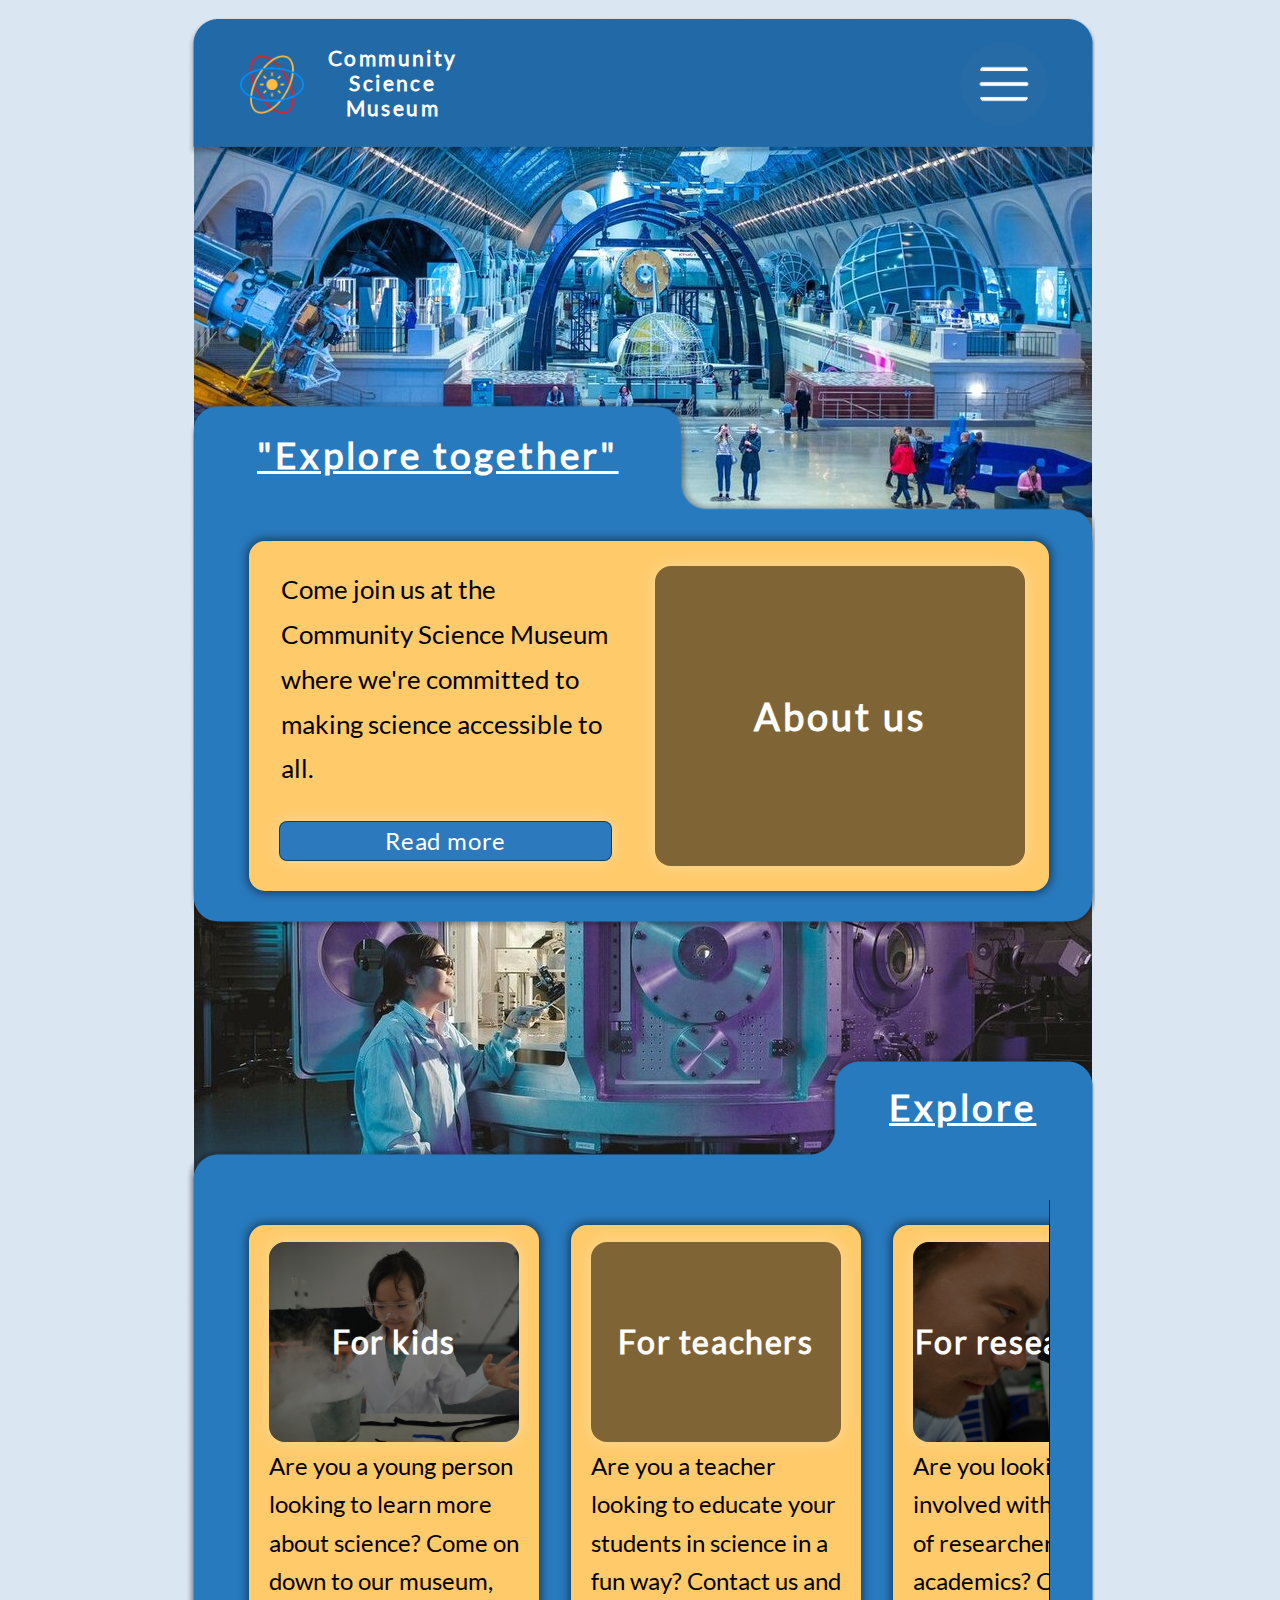
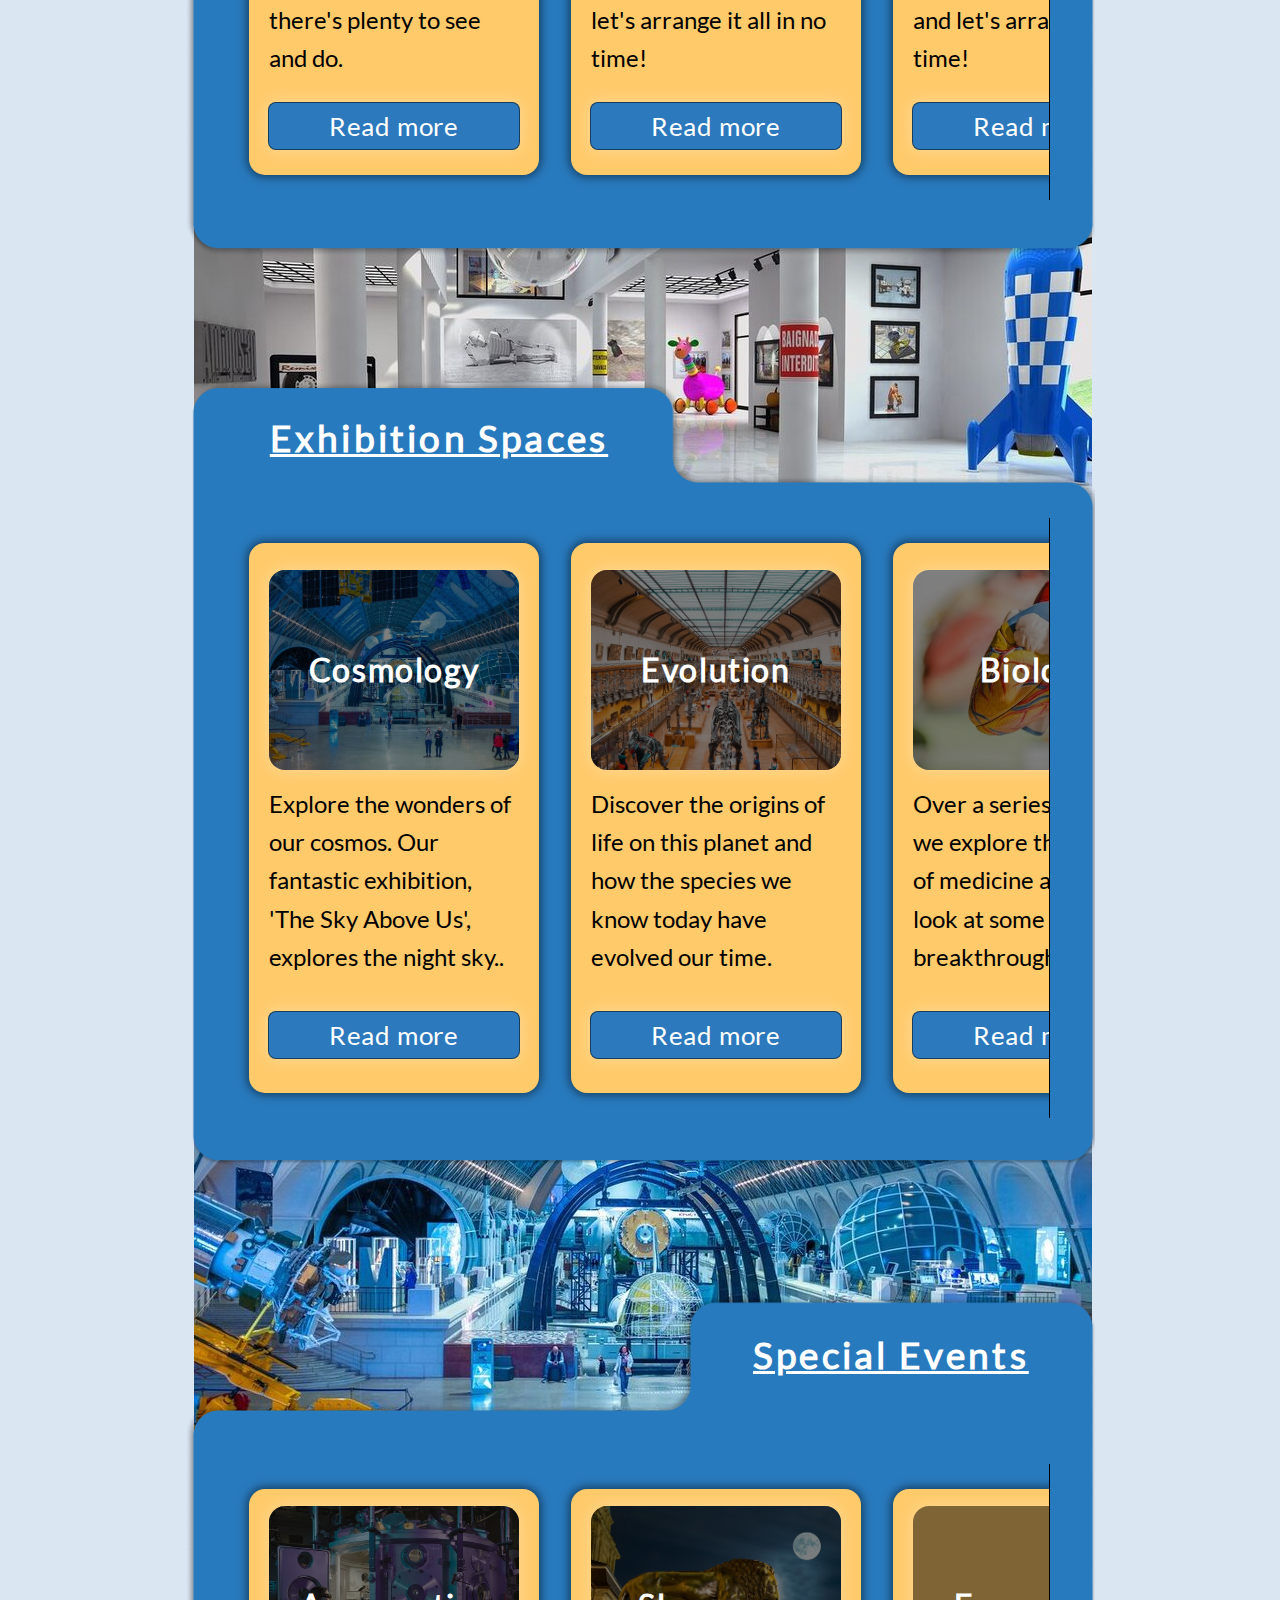
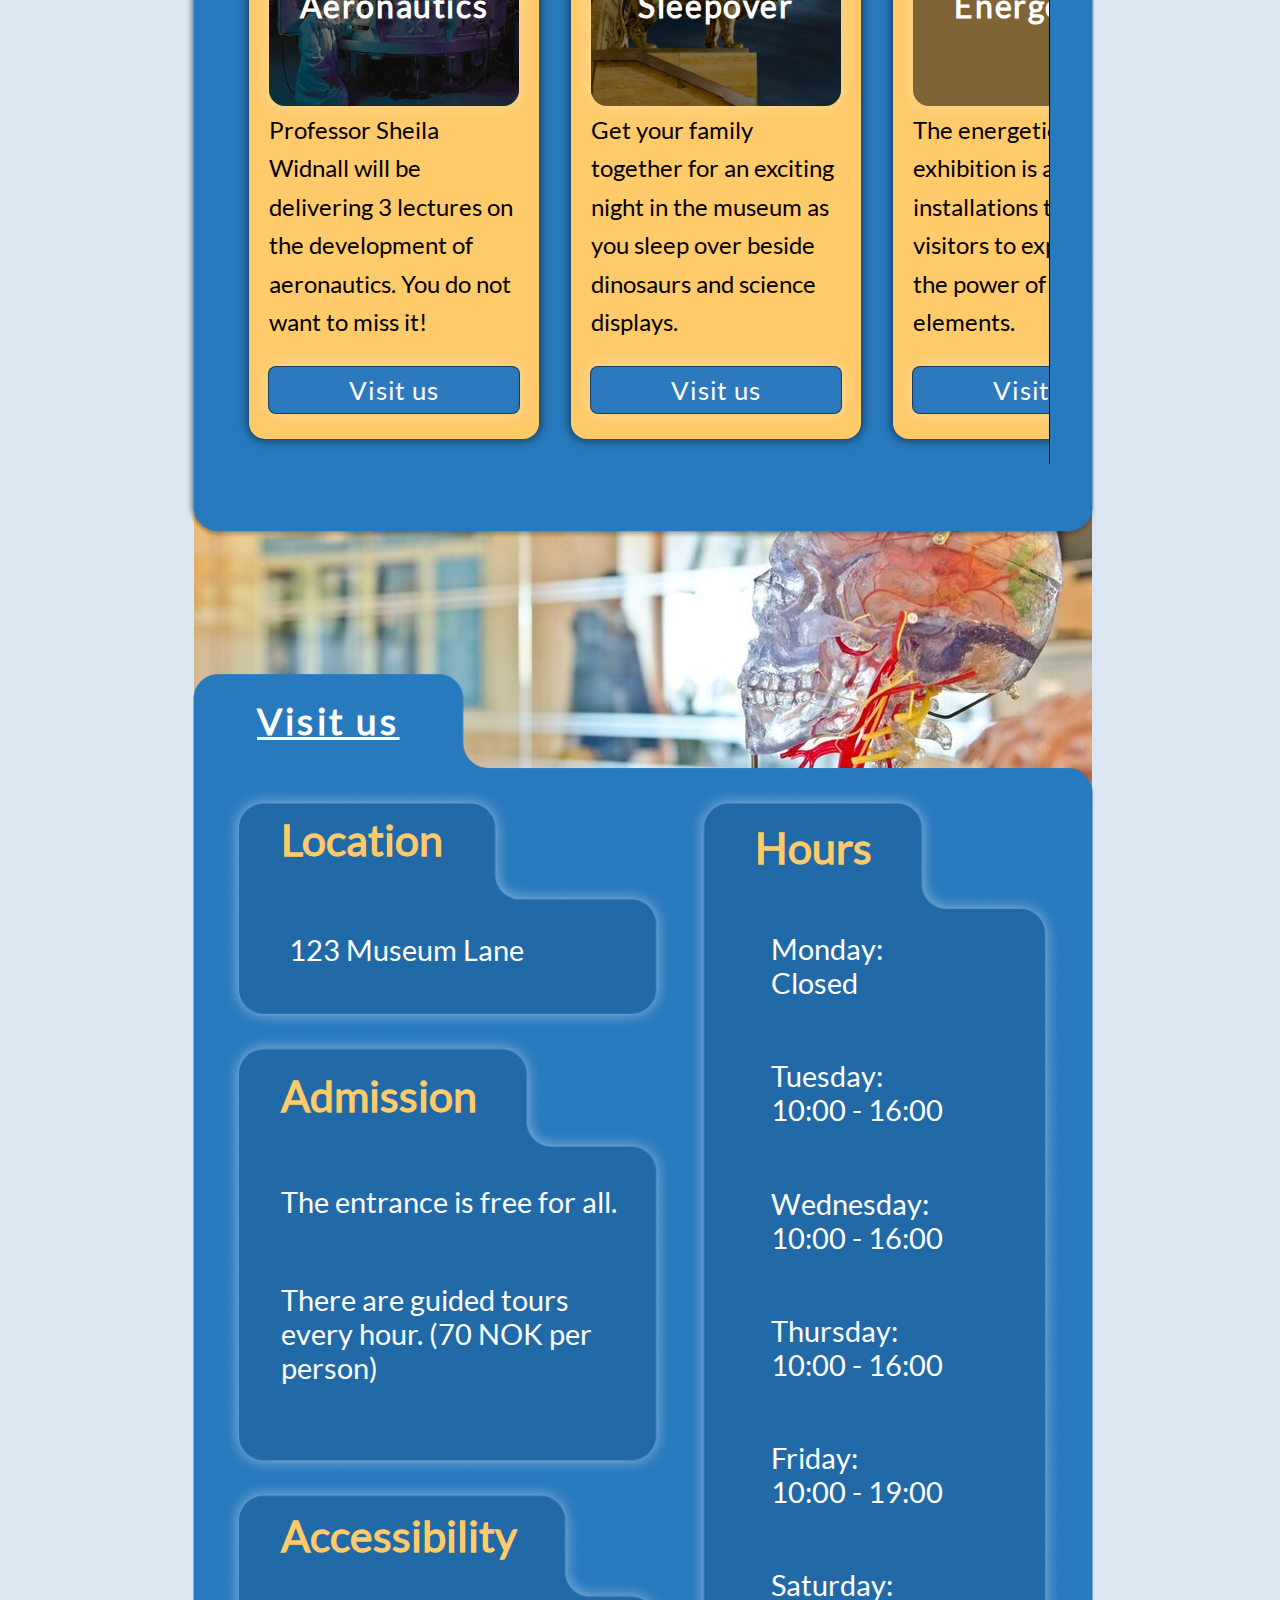
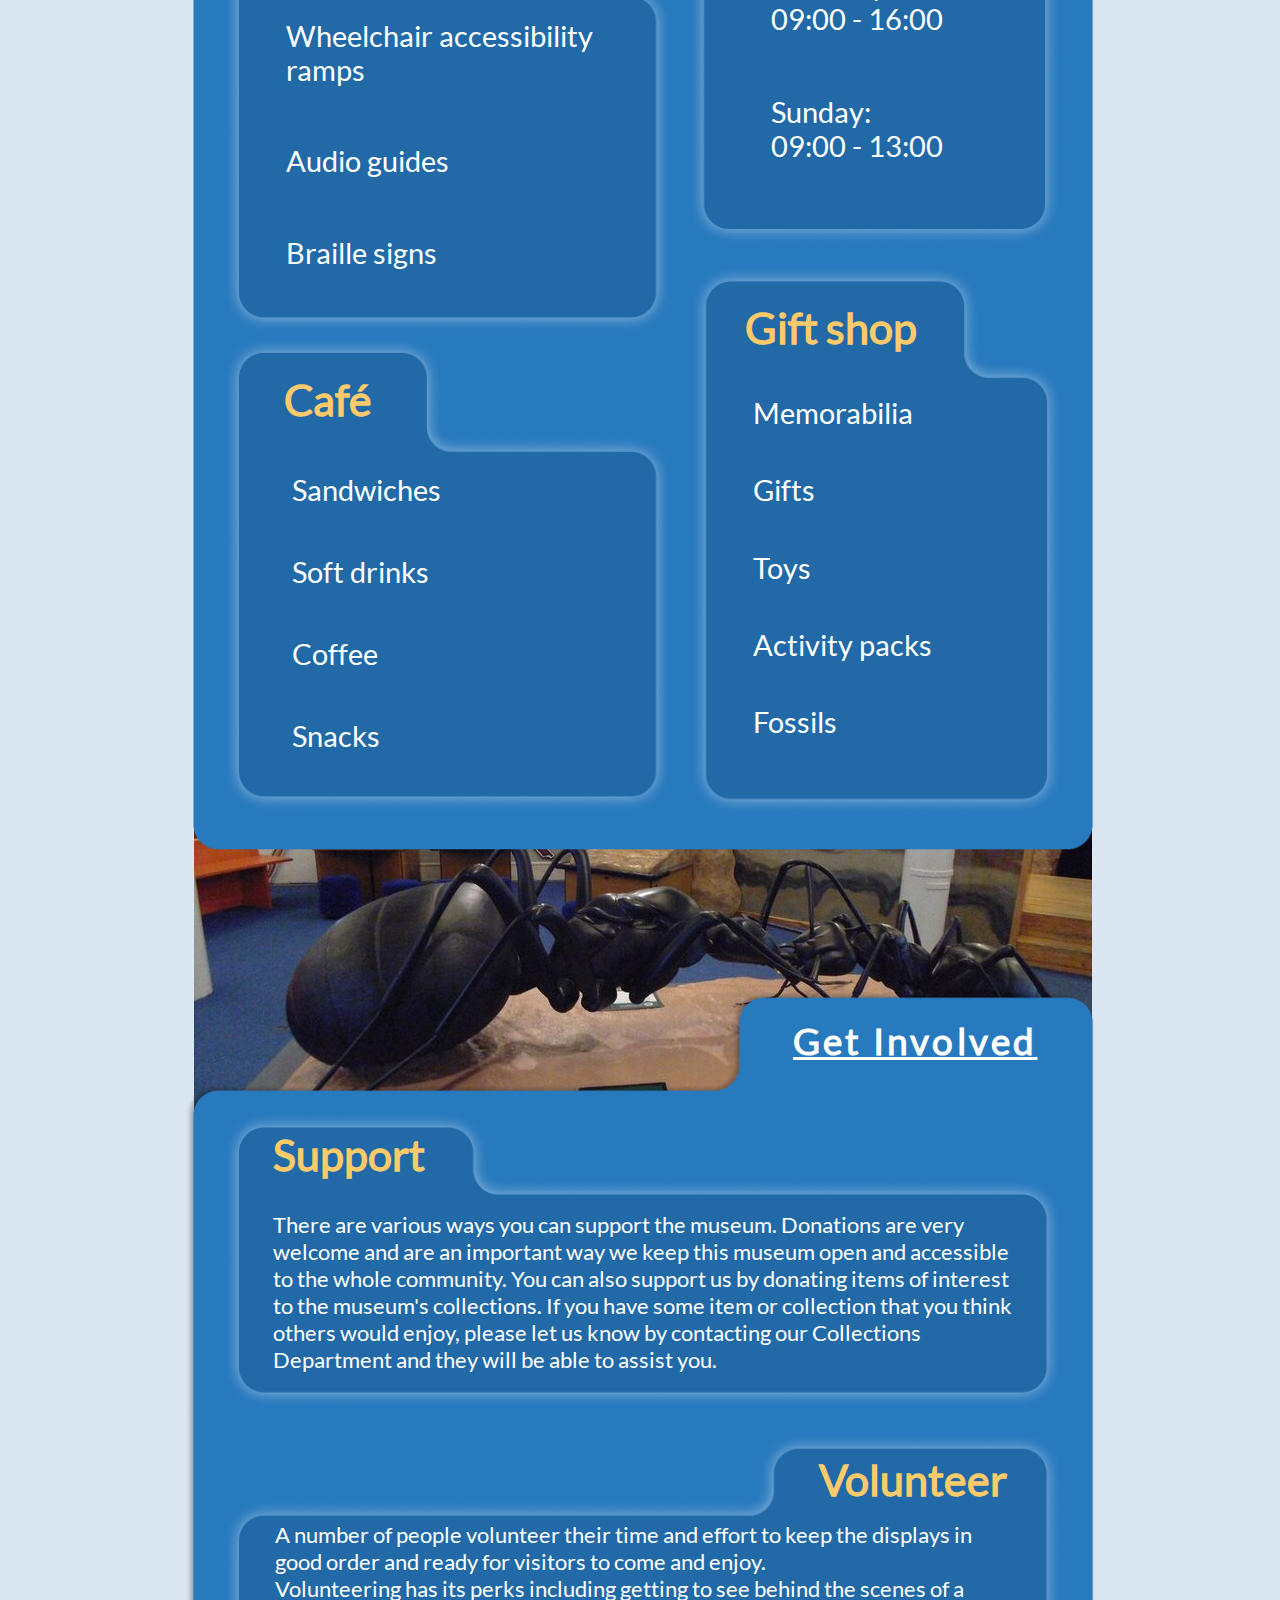
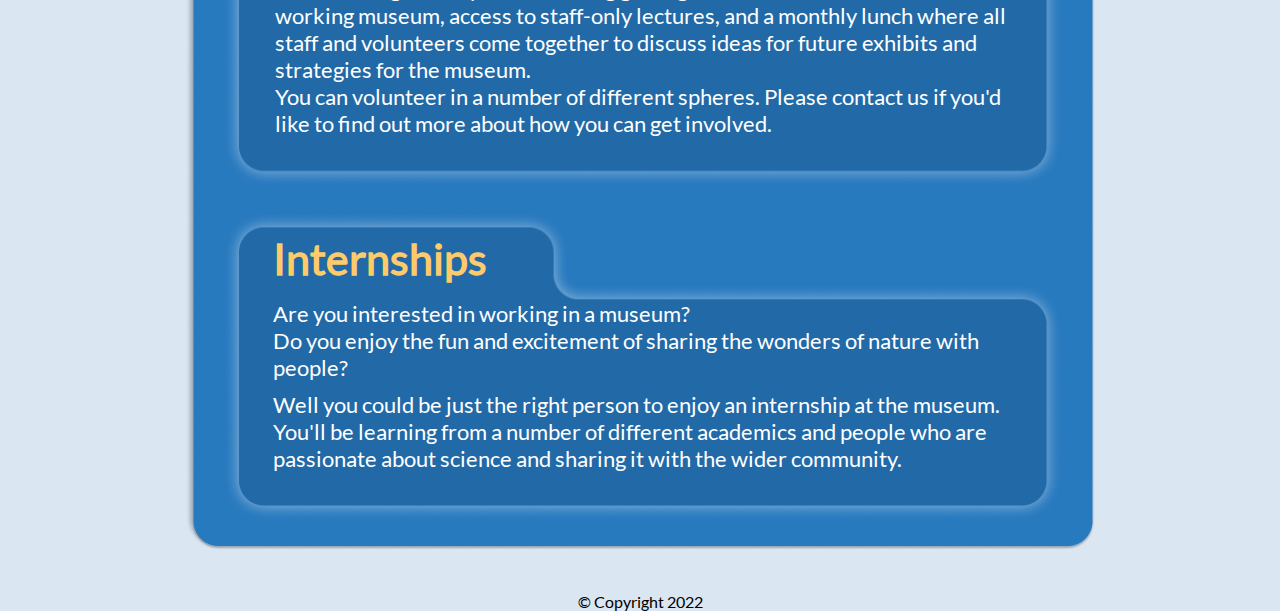
==== commit 2e260e0a: "update" ====
--- a/index.html
+++ b/index.html
@@ -64,7 +64,7 @@
         <div class="sixth-bg-pic">
         </div>
     </section>
-    <main class="">
+    <main class="main-index">
         <h1 class="h1-et">
             "Explore together"
         </h1>
--- a/css/styles.css
+++ b/css/styles.css
@@ -128,11 +128,9 @@
 .body-index {
     display: flex;
     flex-direction: column;
-    min-height: 94vh;
     margin: auto;
     padding-top: 1rem;
     align-items: center;
-    height: 7000px;
 }
 
 .main-index {
@@ -2280,6 +2278,7 @@
 
 .body-index {
     height: 6490px;
+    width: 380px;
 }
 
 .main-index {
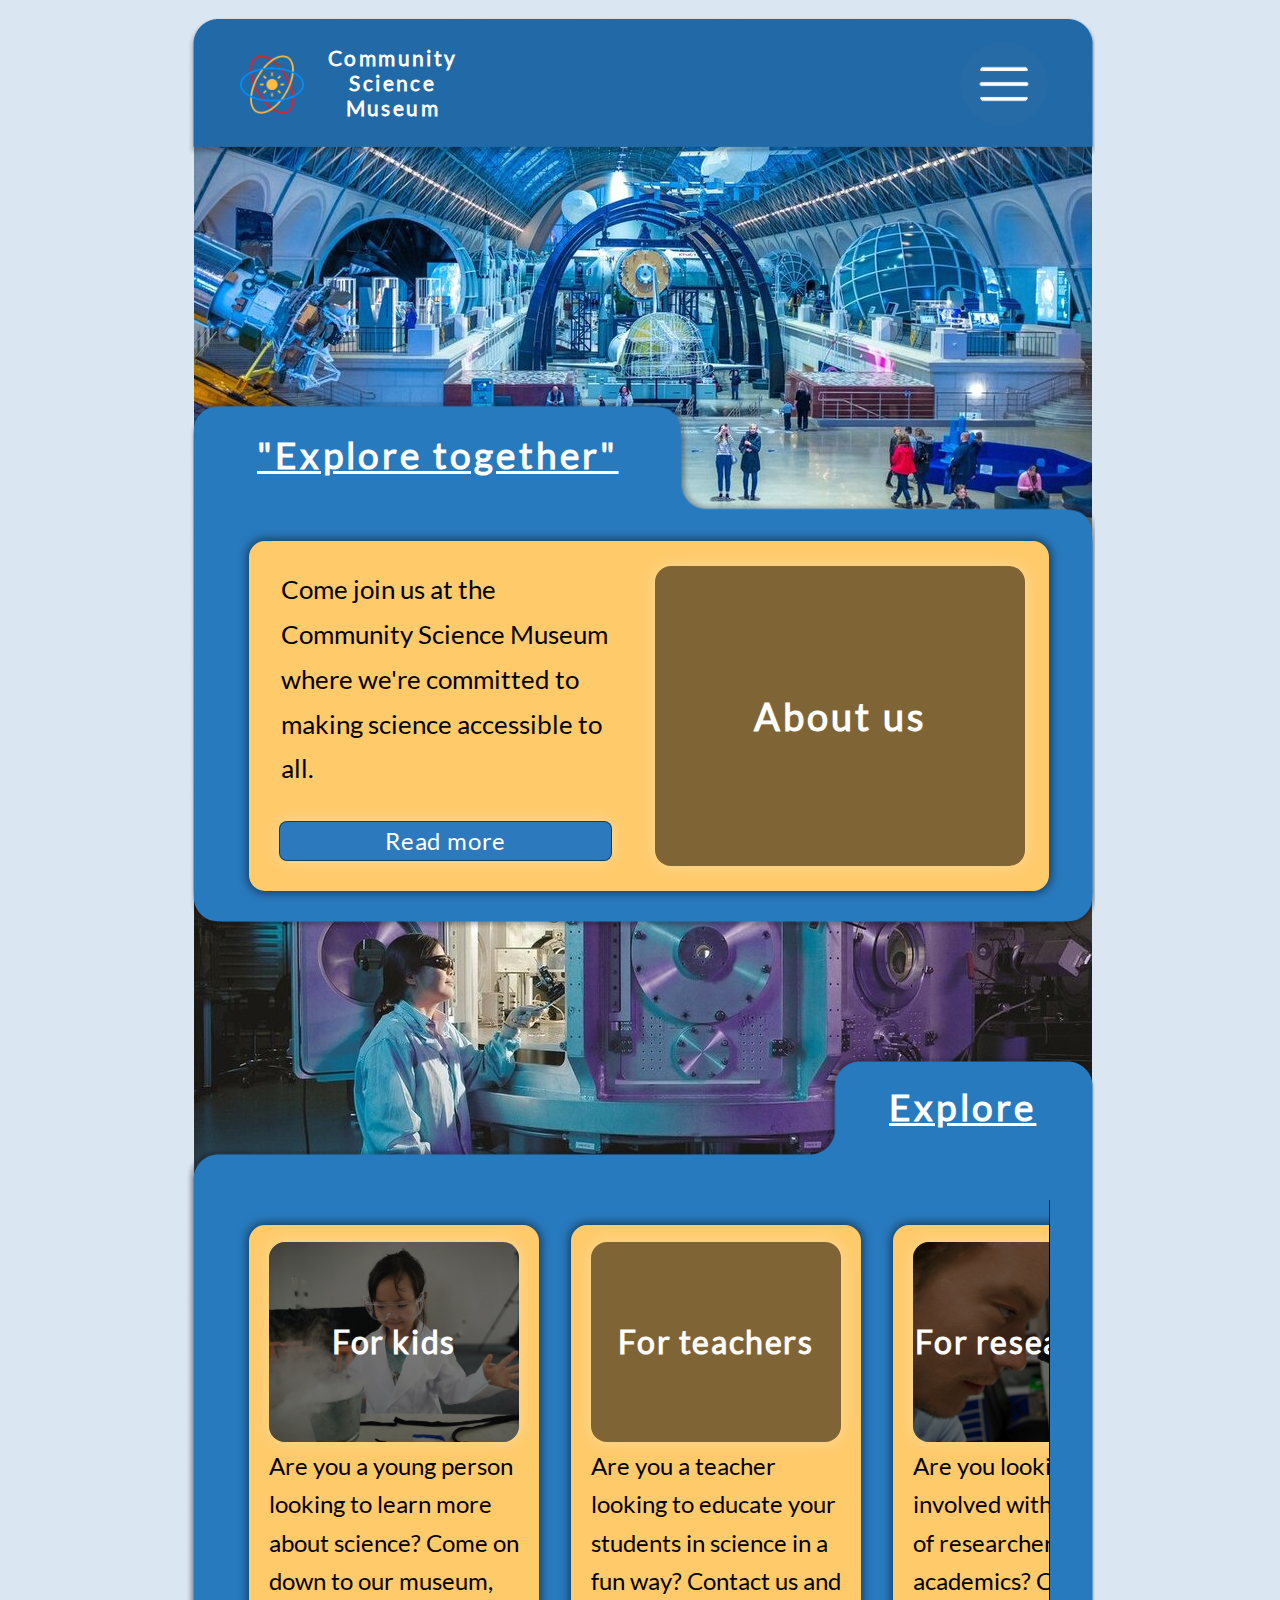
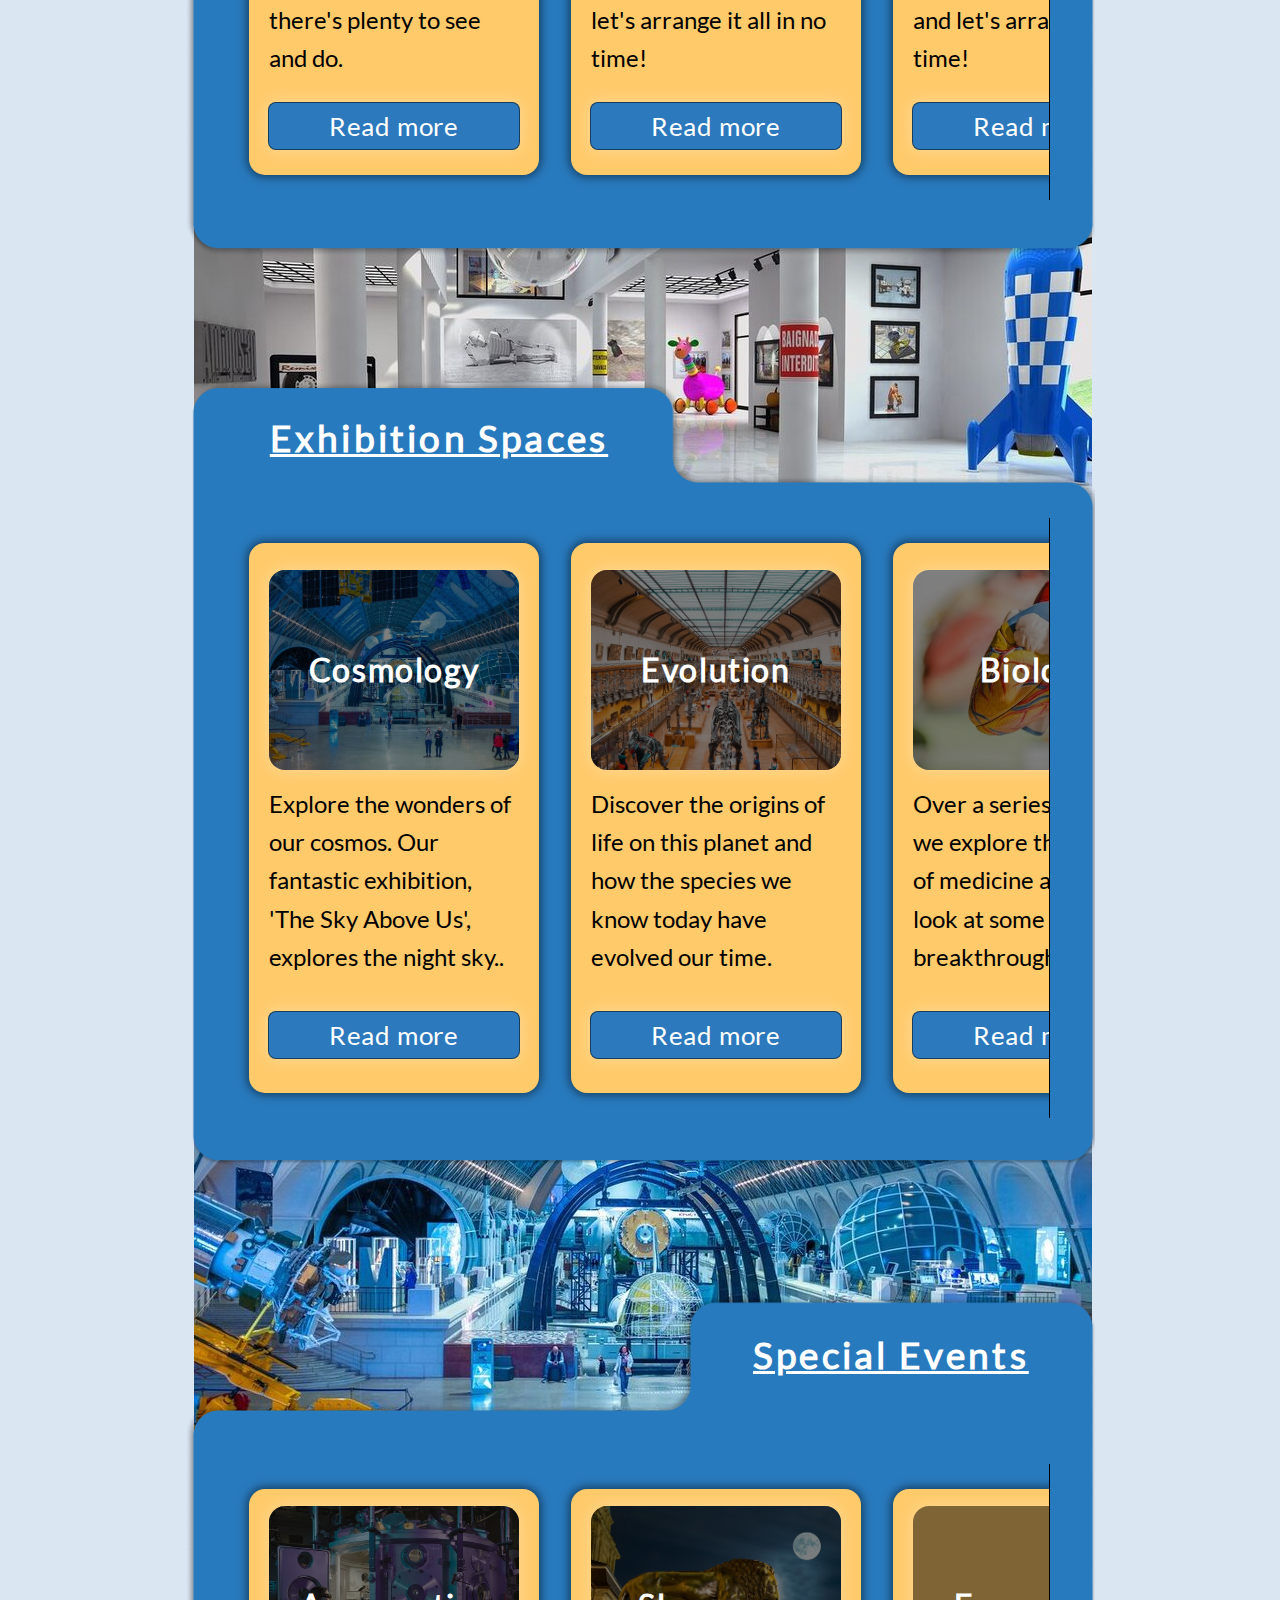
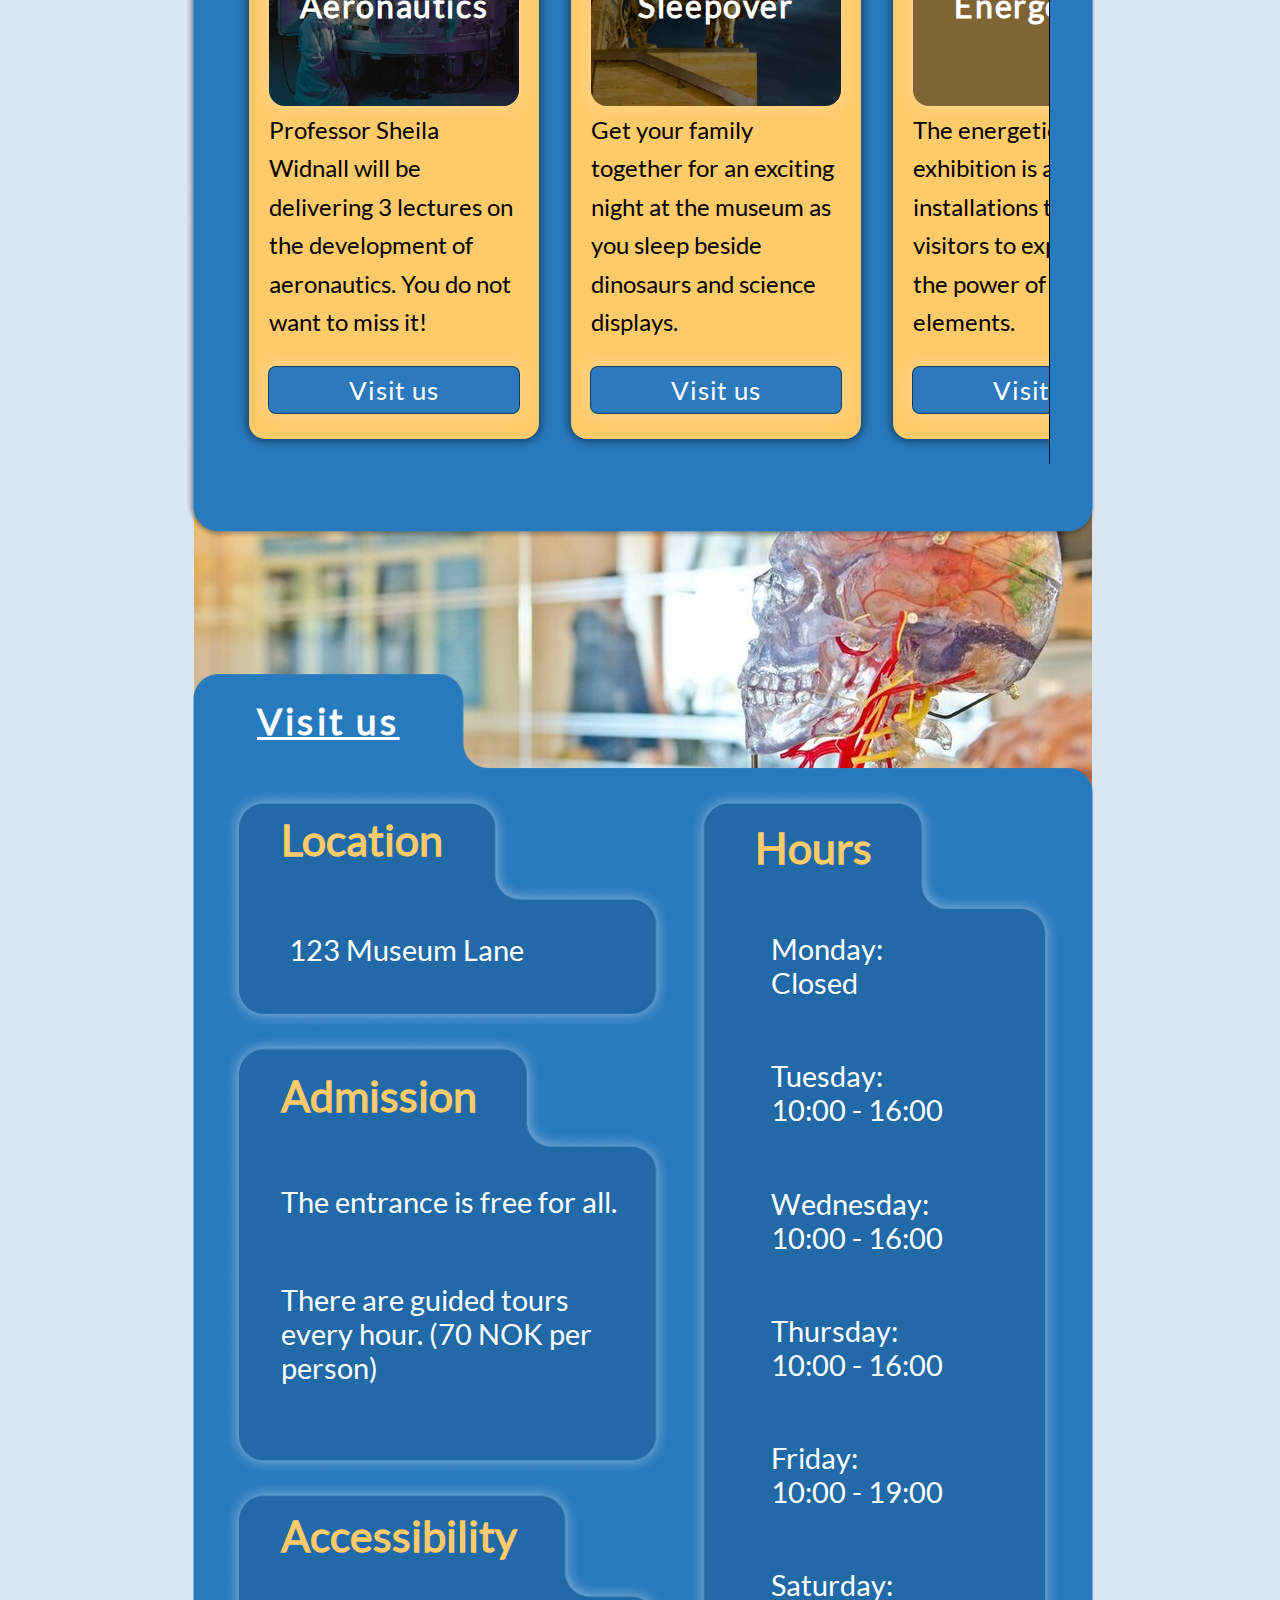
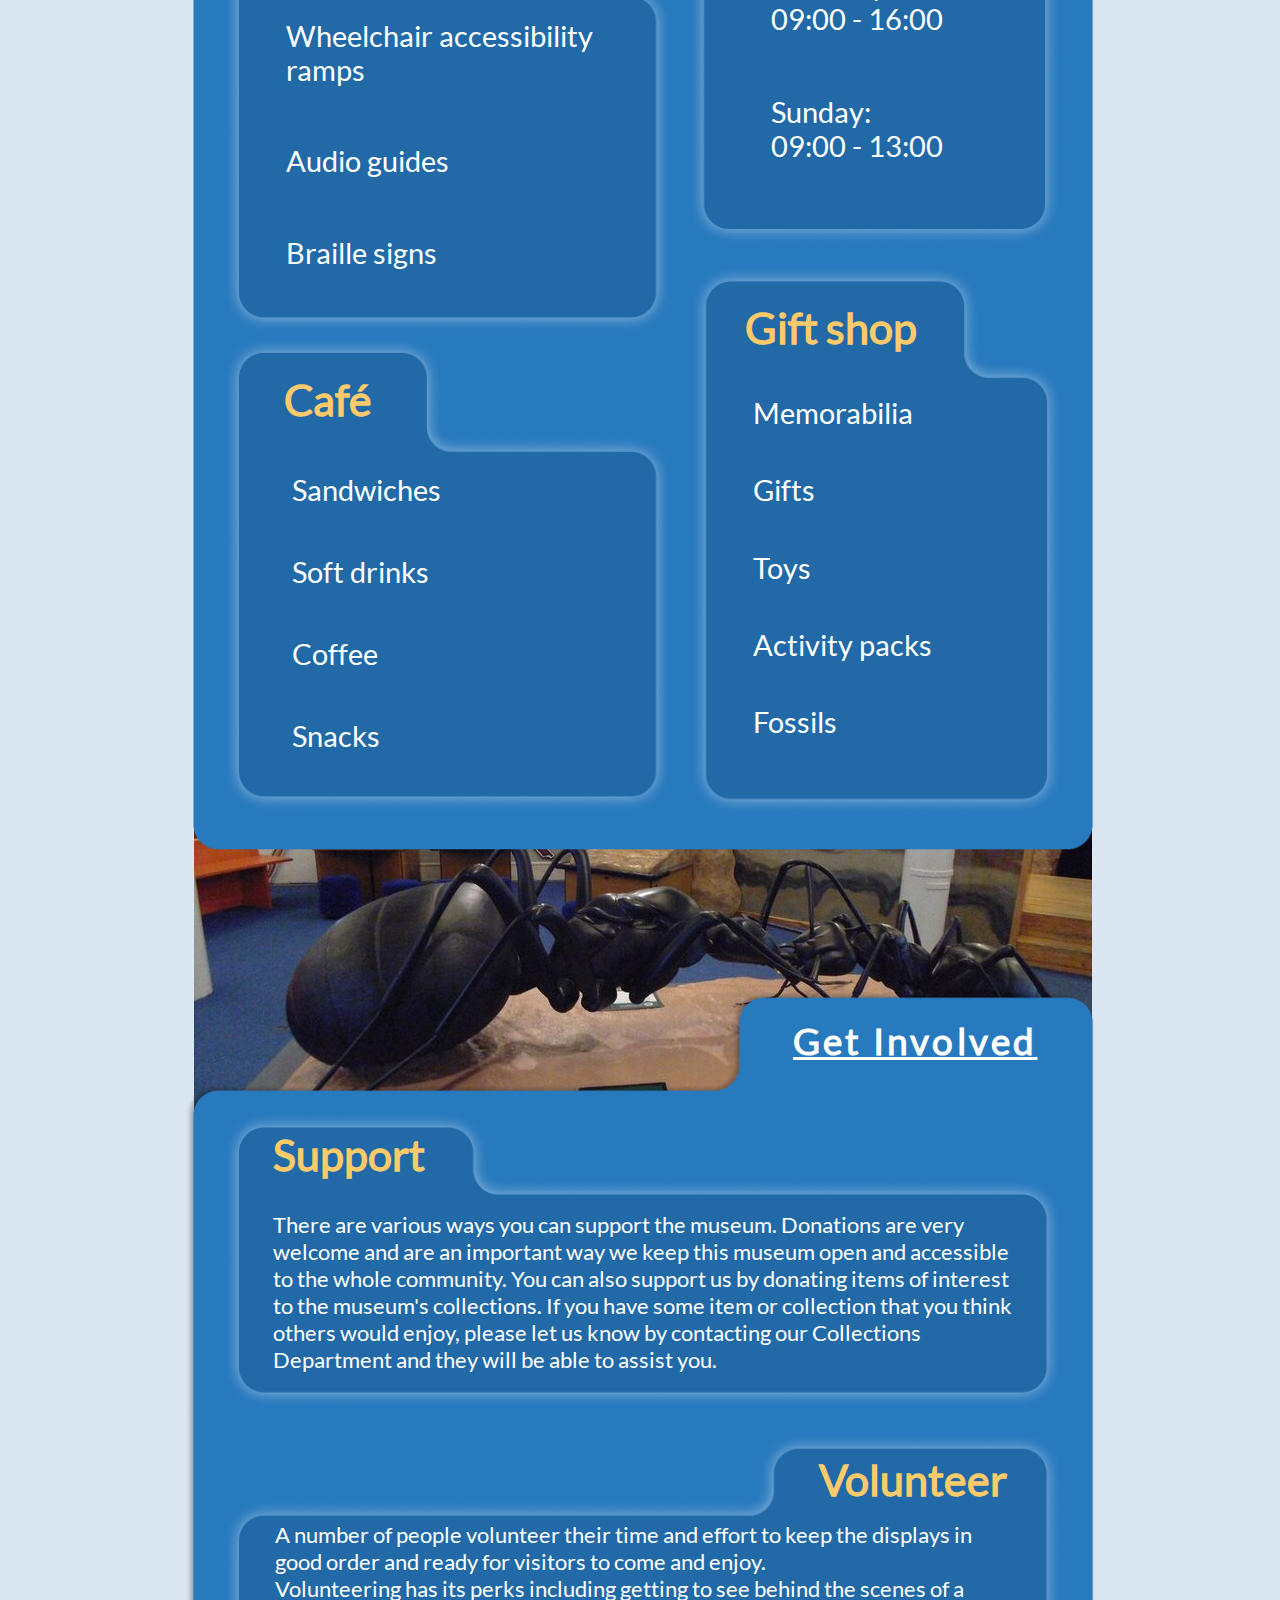
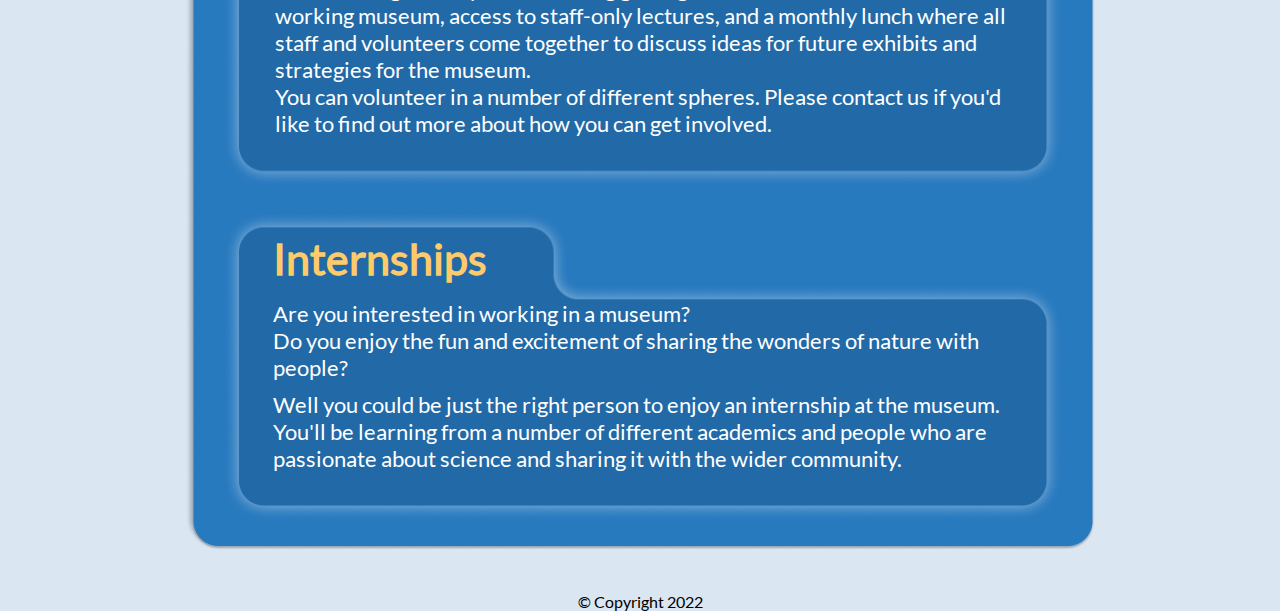
==== commit 14c521aa: "update" ====
--- a/index.html
+++ b/index.html
@@ -30,7 +30,7 @@
             <a href="/index.html" class="button">
                 Home
             </a>
-            <a href="/html/about.html" class="button">
+            <a href="#h1-ex-to" class="button">
                 About
             </a>
             <a href="#h1-vi-us" class="button">
@@ -65,7 +65,7 @@
         </div>
     </section>
     <main class="main-index">
-        <h1 class="h1-et">
+        <h1 class="h1-et" id="h1-ex-to">
             "Explore together"
         </h1>
         <section class="explore-together">
@@ -196,7 +196,7 @@
                     </h1>
                 </a>
                 <p class="p-ex">
-                    The future is here. Are you interested in Robotics & AI? Come an say hello and shake the hand of Rob the Robot.                
+                    The future is here. Are you interested in Robotics & AI? Come and say hello and shake the hand of Rob the Robot.                
                 </p>
                 <a href="/html/robotics.html" class="button" id="read-more">
                     Read more
@@ -227,7 +227,7 @@
                     </h1>
                 </a>
                 <p class="p-ex">
-                    Get your family together for an exciting night in the museum as you sleep over beside dinosaurs and science displays.                 
+                    Get your family together for an exciting night at the museum as you sleep beside dinosaurs and science displays.                 
                 </p>
                 <a href="#h1-vi-us" class="button" id="read-more">
                     Visit us
--- a/css/styles.css
+++ b/css/styles.css
@@ -3,6 +3,10 @@
 @font-face {
     font-family: "lato";
     src: url(/fonts/Lato/Lato-Regular.ttf);
+}
+
+@font-face {
+    font-family: Arial, Helvetica, sans-serif;
 }
 
 
@@ -720,7 +724,7 @@
 
 #h1-for-kids {
     top: 19.4rem;
-    left: -.6rem;
+    left: 3.6rem;
 }
 
 .p-fk-1 {
@@ -857,7 +861,7 @@
 
 #h1-ab-us {
     top: 19.4rem;
-    left: -1.3rem;
+    left: 3.3rem;
 }
 
 .section-about {
@@ -959,6 +963,10 @@
     display: none;
 }
 
+#p-ab-5 {
+    margin-bottom: 3rem;
+}
+
 .div-ab-img-5 {
     height: 350px;
     width: 300px;
@@ -1276,6 +1284,10 @@
     margin-left: 4rem;
 }
 
+#p-bio-3 {
+    margin-bottom: 2rem;
+}
+
 .div-bio-img-3 {
     height: 350px;
     width: 300px;
@@ -1728,8 +1740,8 @@
 }
 
 #h1-ab-us {
-    top: 20.3rem;
-    left: 6.5rem;
+    top: 19.8rem;
+    left: 11rem;
     font-size: 2rem;
 }
 
@@ -1740,6 +1752,11 @@
     left: 2.2rem;
     padding: 0rem;
     padding-left: 0rem;
+}
+
+#section-cos {
+    margin-left: -.2rem;
+    margin-top: -1rem;
 }
 
 .p-ab-1 {
@@ -1809,6 +1826,10 @@
     display: none;
 }
 
+#p-ab-5 {
+    margin-bottom: 2rem;
+}
+
 .div-ab-img-5 {
     height: 200px;
     margin-left: .3rem;
@@ -1825,7 +1846,7 @@
 
 #h1-for-kids {
     top: 20rem;
-    left: 6.5rem;
+    left: 11.5rem;
     font-size: 2rem;
 }
 
@@ -1913,7 +1934,7 @@
 }
 
 #h1-cos {
-    margin-top: -5.5rem;
+    margin-top: -5.9rem;
     margin-left: 5rem;
 }
 
@@ -1967,8 +1988,8 @@
 }
 
 #h1-rob {
-    margin-top: -5.5rem;
-    margin-left: 6.5rem;
+    margin-top: -5.9rem;
+    margin-left: 6rem;
 }
 
 #p-rob-1 {
@@ -2024,7 +2045,7 @@
 }
 
 #h1-bio {
-    margin-top: -5.5rem;
+    margin-top: -5.9rem;
     margin-left: 7rem;
 }
 
@@ -2063,6 +2084,7 @@
 
 .div-bio-img-3 {
     height: 200px;
+    margin-bottom: 3rem;
     margin-left: 0rem;
     margin-right: 2rem;
     margin-top: 5.5rem;
@@ -2078,7 +2100,7 @@
 }
 
 #h1-evo {
-    margin-top: -5.5rem;
+    margin-top: -5.9rem;
     margin-left: 6rem;
 }
 
@@ -2107,6 +2129,7 @@
     margin-left: 0;
     margin-right: 2rem;
     margin-top: 6rem;
+    margin-bottom: 2rem;
     background-position-x: -4rem;
     background-position-y: -0rem;
 }
@@ -2118,7 +2141,7 @@
 }
 
 #h1-for-teachers {
-    margin-top: -5.5rem;
+    margin-top: -6rem;
     margin-left: 4.5rem;
 }
 
@@ -2151,7 +2174,7 @@
     margin-right: 1rem;
     margin-left: 2rem;
     margin-top: 5rem;
-    margin-bottom: 4.6rem;
+    margin-bottom: 5.6rem;
 }
 
 .contact-us {
@@ -2177,7 +2200,8 @@
 
 #h1-for-researchers {
     margin-top: -5.5rem;
-    margin-left: 4.6rem;
+    margin-left: 4.4rem;
+    font-size: 1.7rem;
 }
 
 .p-fr-1 {
@@ -2278,7 +2302,7 @@
 
 .body-index {
     height: 6490px;
-    width: 380px;
+    width: 350px;
 }
 
 .main-index {
@@ -2370,6 +2394,7 @@
     width: 100%;
     height: 100%;
     border-radius: .5rem;
+    font-size: 1.4rem;
 }
 
 .about-img {
@@ -2406,7 +2431,7 @@
 .section-explore {
     width: 300px;
     height: 430px;
-    left: -.5rem;
+    left: .01rem;
     top: 63rem;
     border-right: 1px solid black;
 }
@@ -2546,7 +2571,7 @@
     position: absolute;
     top: 8rem;
     left: 5rem;
-    width: 300px;
+    width: 230px;
 }
 
 .admission {
@@ -2669,8 +2694,8 @@
         /* --- ABOUT.html --- */
 
 .main-about {
-    background-image: url(/images/bg-about-3.png);
-    width: 377px;
+    background-image: url(/images/bg-about-3.1.png);
+    width: 350px;
     height: 1577px;
 }
 
@@ -2686,7 +2711,7 @@
 
 #h1-ab-us {
     top: 15rem;
-    left: 3.8rem;
+    left: 6.3rem;
     font-size: 1.7rem;
 }
 
@@ -2748,14 +2773,14 @@
 
 #p-ab-4 {
     margin-right: 0;
-    margin-top: 3rem;
+    margin-top: 2.5rem;
 }
 
 .div-ab-img-4 {
     height: 230px;
     background-size: 250%;
     margin-left: 1rem;
-    margin-top: 3rem;
+    margin-top: 2.5rem;
     margin-right: 0rem;
     background-position-x: -3rem;
 }
@@ -2782,20 +2807,20 @@
 
 #h1-for-kids {
     top: 15rem;
-    left: 3.5rem;
+    left: 6.4rem;
     font-size: 1.7;
 }
 
 .p-fk-1 {
     width: 300px;
-    margin-right: 0;
+    margin-right: 1rem;
     margin-top: 1rem;
 }
 
 .fk-img-1 {
     margin-left: 0rem;
     margin-top: 1rem;
-    margin-right: 0;
+    margin-right: .5rem;
     border-radius: .5rem;
     width: 130px;
     height: 150px;
@@ -2866,21 +2891,27 @@
         /* --- COSMOLOGY.html --- */
 
 .main-cosmology {
-    background-image: url(/images/bg-cosmology3.png);
-    width: 377px;
+    background-image: url(/images/bg-cosmology3.1.png);
+    width: 350px;
     height: 1097px;
 }
 
 .cosmology-bg-pic {
     background-image: url(/images/aero-exhi.jpg);
-    width: 350px;
+    width: 349px;
     margin-top: 4rem;
+    margin-left: -.1rem;
     border-radius: 0rem;
+}
+
+#section-cos {
+    margin-left: -.9rem;
+    margin-top: -.5rem;
 }
 
 #h1-cos {
     margin-top: -2.5rem;
-    margin-left: 3.5rem;
+    margin-left: 3.1rem;
 }
 
 .p-cos-1 {
@@ -2937,6 +2968,7 @@
     background-image: url(/images/robotics.jpg);
     width: 350px;
     height: 500px;
+    margin-left: -.1rem;
     background-repeat: no-repeat;
     margin-top: 1rem;
     background-size: 100%;
@@ -2945,7 +2977,7 @@
 
 #h1-rob {
     margin-top: -2.5rem;
-    margin-left: 4.5rem;
+    margin-left: 4rem;
 }
 
 #p-rob-1 {
@@ -3005,12 +3037,13 @@
 
 .evolution-bg-pic {
     width: 349px;
+    margin-left: -.1rem;
     margin-top: 4rem;
 }
 
 #h1-evo {
     margin-top: -2.5rem;
-    margin-left: 4.3rem;
+    margin-left: 4rem;
 }
 
 #p-evo-1 {
@@ -3041,7 +3074,7 @@
 }
 
 #p-evo-3 {
-    margin-bottom: 2rem;
+    margin-bottom: 3rem;
     margin-top: 3.5rem;
     margin-right: .5rem;
 }
@@ -3060,12 +3093,13 @@
 
 .biology-bg-pic {
     width: 349px;
+    margin-left: -.1rem;
     margin-top: 4rem;
 }
 
 #h1-bio {
     margin-top: -2.5rem;
-    margin-left: 5rem;
+    margin-left: 4.5rem;
 }
 
 #p-bio-1 {
@@ -3099,7 +3133,7 @@
 
 #p-bio-3 {
     margin-top: 3rem;
-    margin-bottom: .5rem;
+    margin-bottom: 0rem;
 }
 
 .div-bio-img-3 {
@@ -3109,6 +3143,7 @@
     margin-right: 0;
     margin-left: 1rem;
     margin-top: 3.5rem;
+    margin-bottom: 1rem;
     background-position-x: -11rem;
     background-position-y: 0rem;
 }
@@ -3116,18 +3151,19 @@
         /* --- FOR-RESEARCHERS.html --- */
 
 .main-researchers {
-    background-image: url(/images/bg-cosmology3.png);
-    width: 377px;
+    background-image: url(/images/bg-cosmology3.1.png);
+    width: 350px;
     height: 1097px;
 }
 
 .researchers-bg-pic {
     width: 349px;
+    margin-left: -.1rem;
 }
 
 #h1-for-researchers {
     margin-top: -2.5rem;
-    margin-left: 1.6rem;
+    margin-left: 1.5rem;
     font-size: 1.5rem;
 }
 
@@ -3164,7 +3200,7 @@
     margin-right: 0rem;
     margin-left: 1rem;
     margin-top: 4.5rem;
-    margin-bottom: 4rem;
+    margin-bottom: 5rem;
 }
 
 #fr-img-3 {
@@ -3177,11 +3213,12 @@
 
 .teachers-bg-pic {
     width: 349px;
+    margin-left: -.1rem;
 }
 
 #h1-for-teachers {
     margin-top: -2.5rem;
-    margin-left: 3.4rem;
+    margin-left: 2.8rem;
 }
 
 .p-ft-1 {
@@ -3210,13 +3247,13 @@
     width: 300px;
     margin-right: 0rem;
     margin-left: 1rem;
-    margin-top: 5rem;
+    margin-top: 6rem;
     margin-bottom: 2.5rem;
 }
 
 #ft-img-3 {
     margin-right: 0;
-    margin-top: 4.6rem;
+    margin-top: 5rem;
     margin-bottom: 3rem;
     height: 150px;
 }
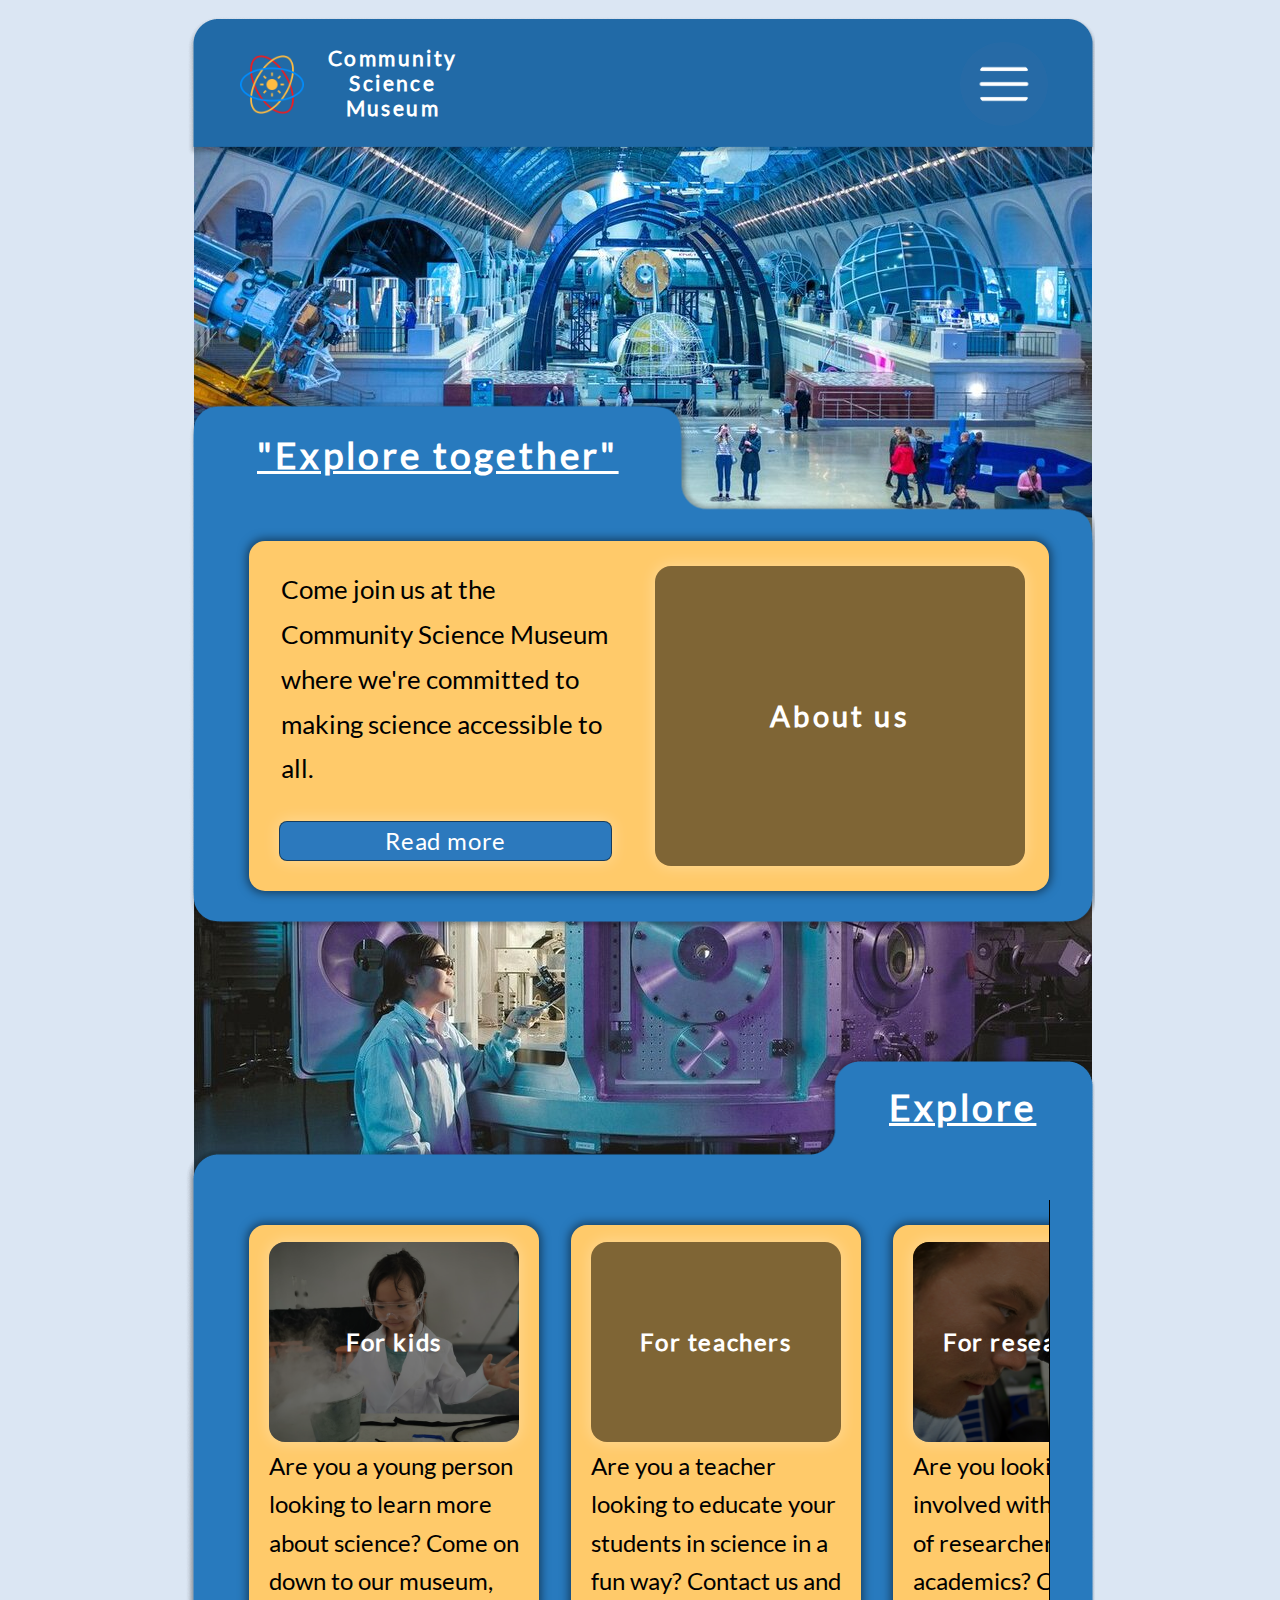
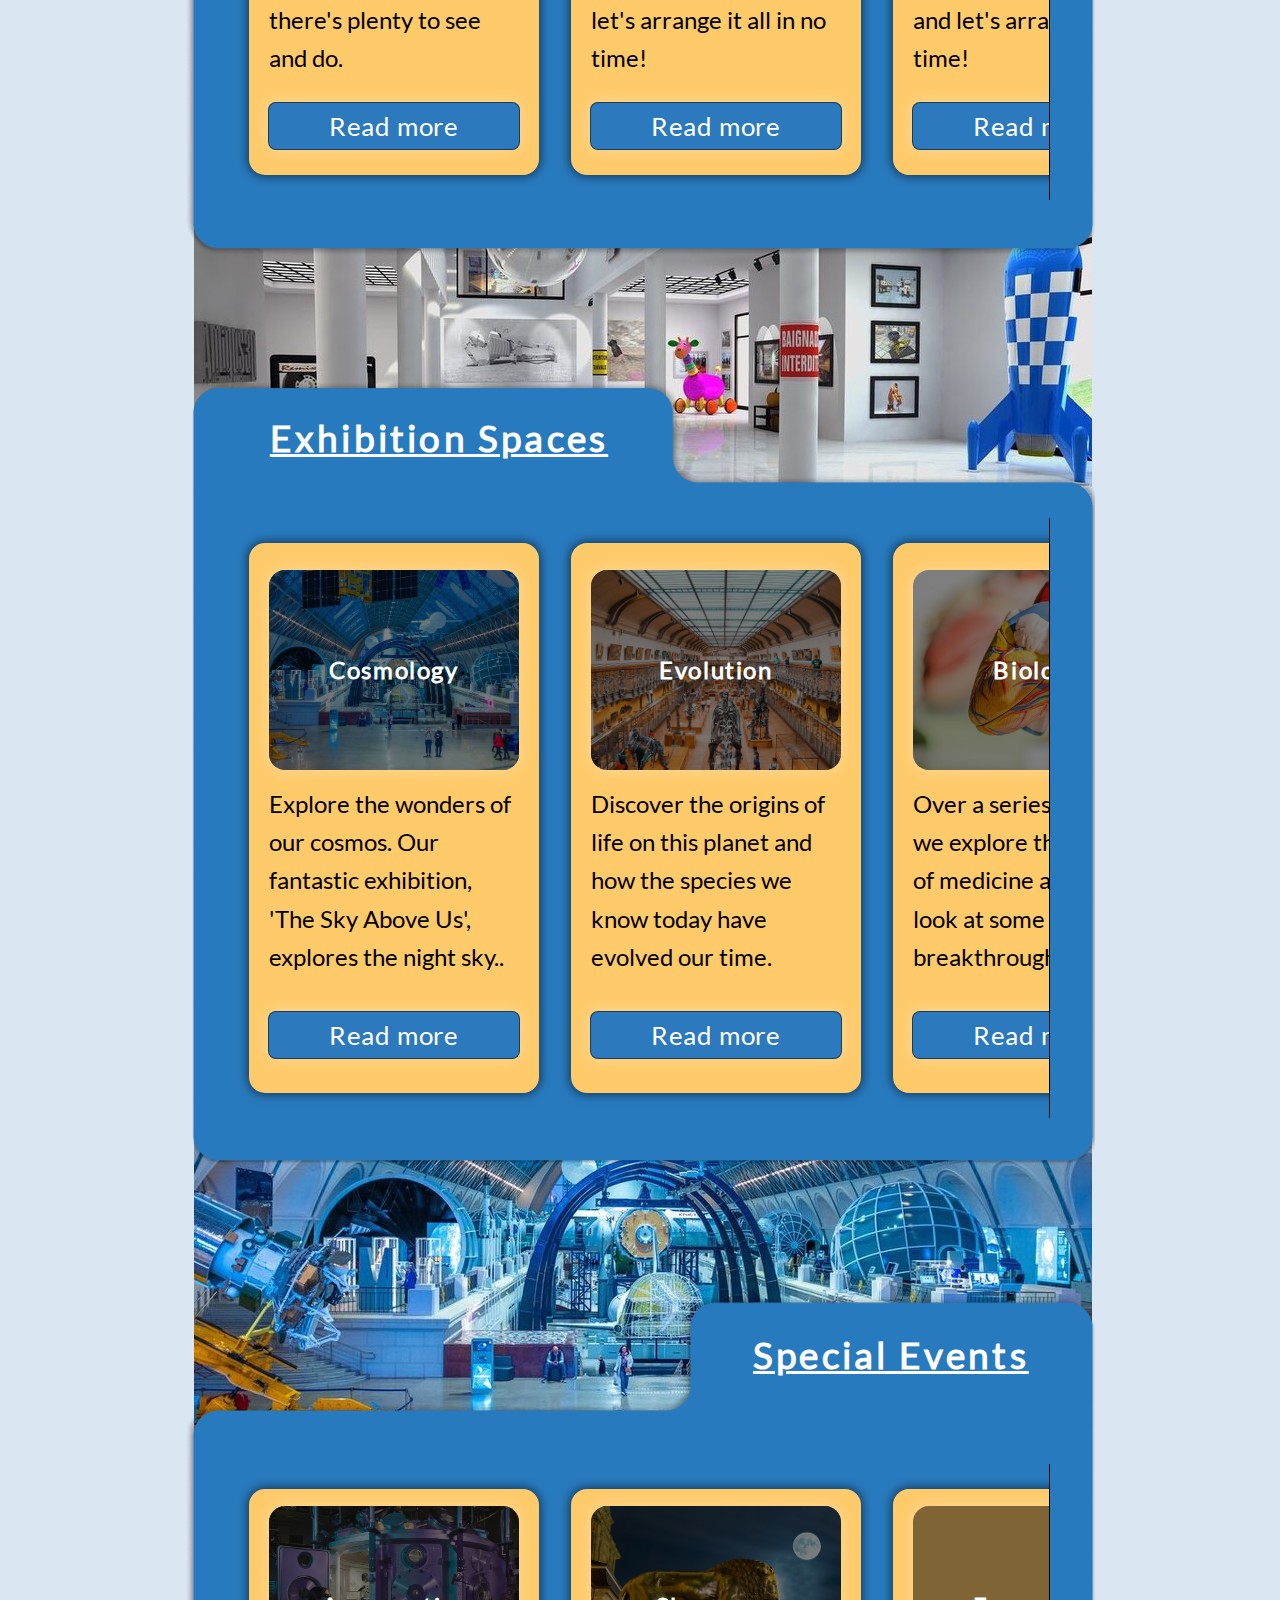
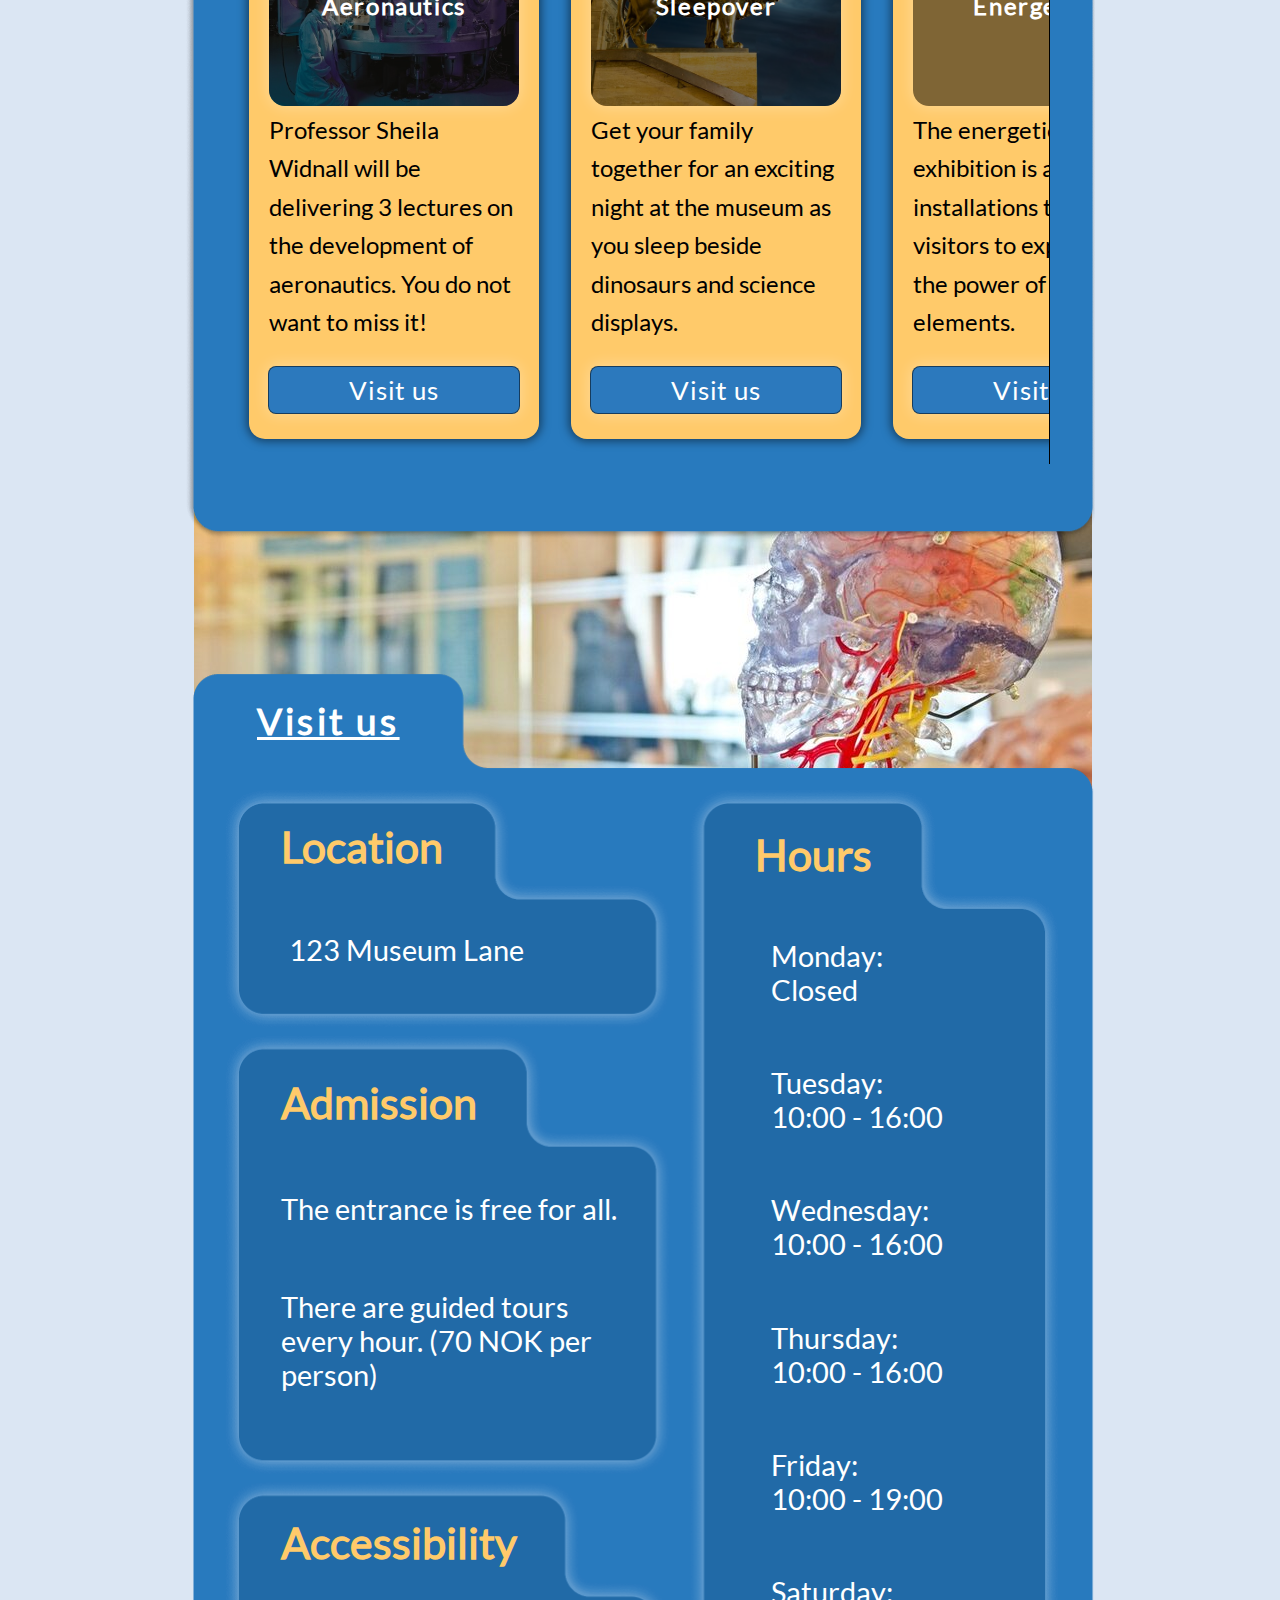
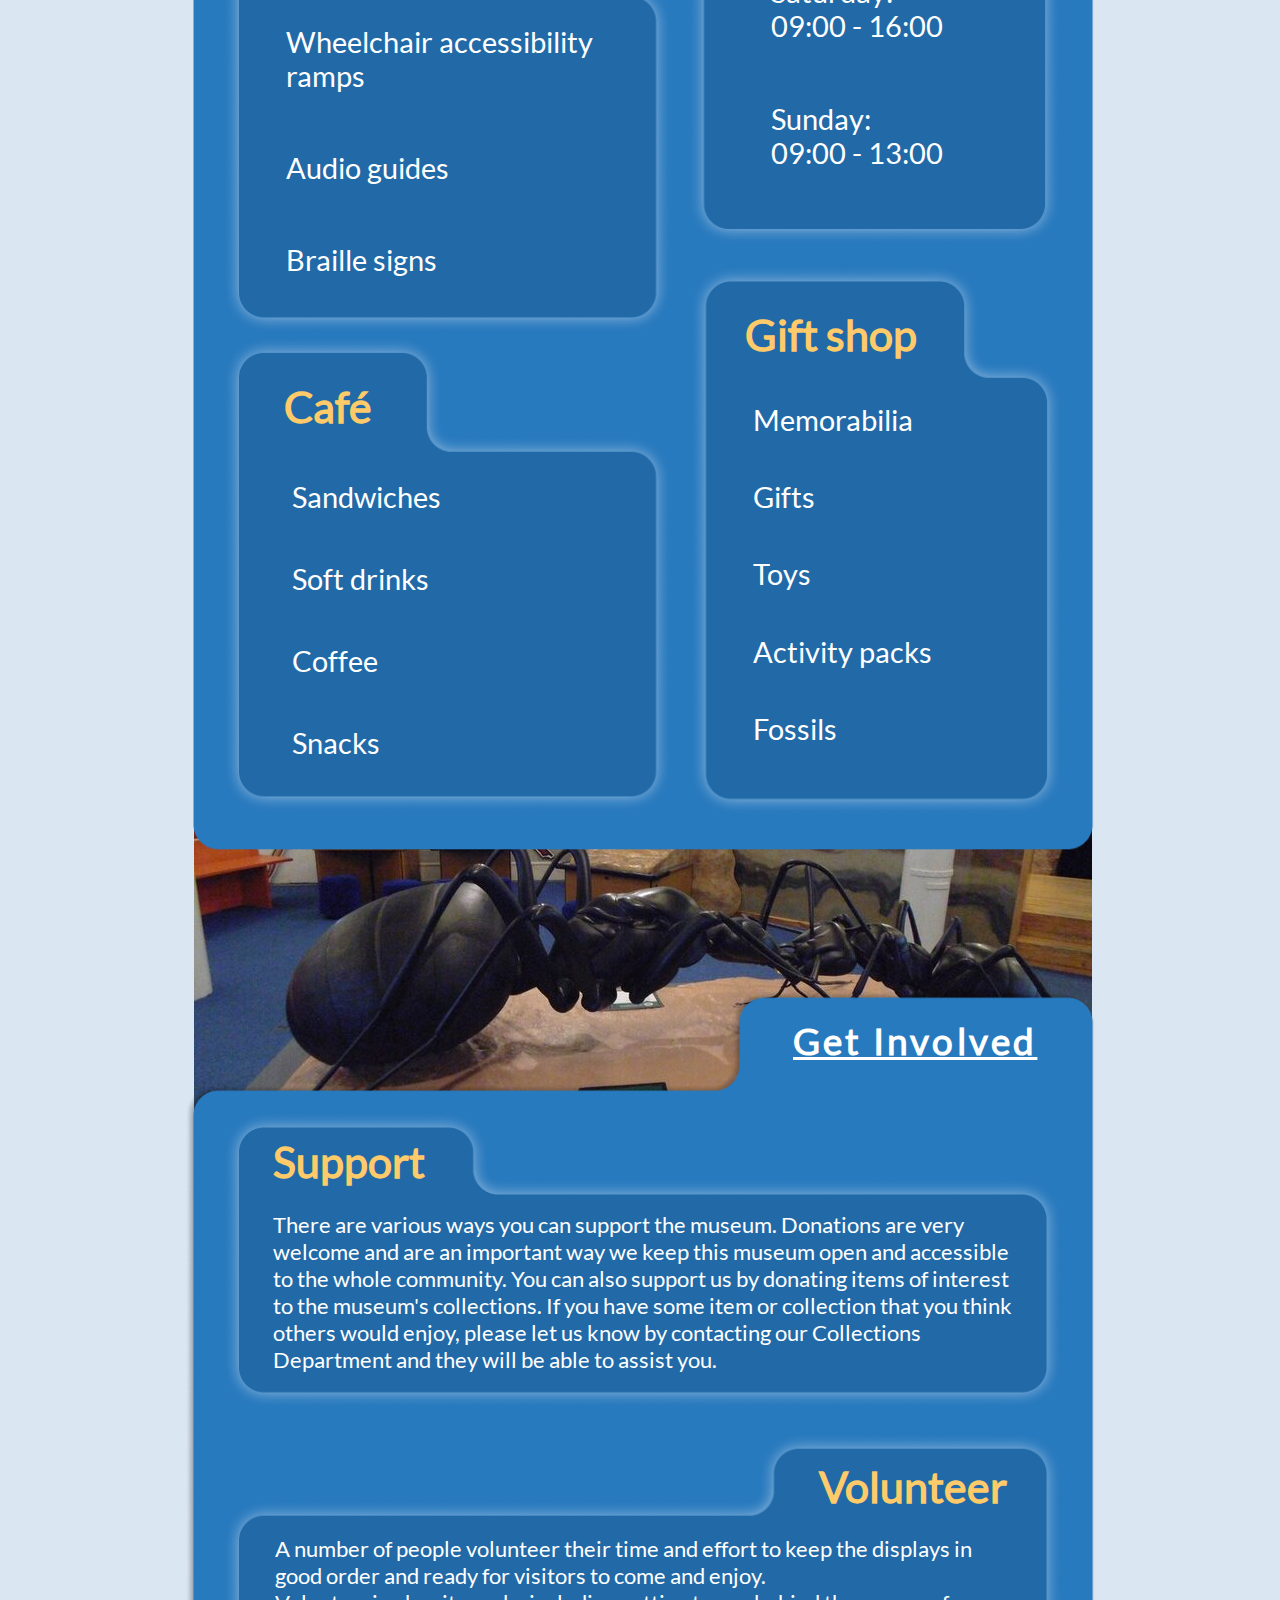
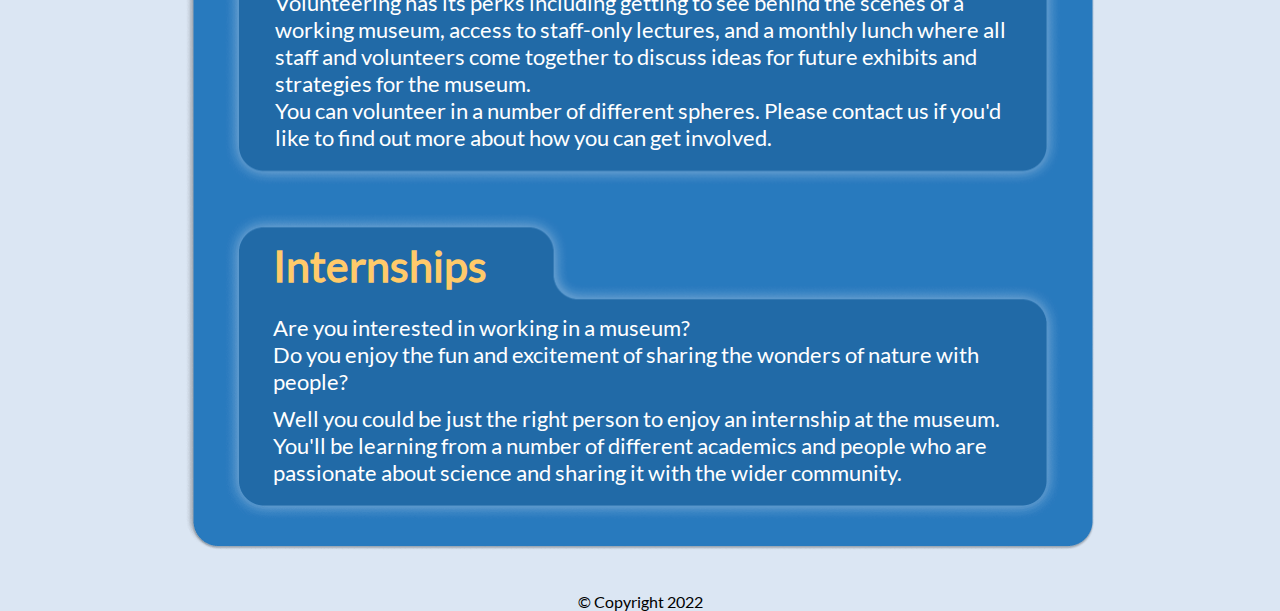
==== commit c89878fc: "update" ====
--- a/index.html
+++ b/index.html
@@ -4,7 +4,7 @@
     <meta charset="UTF-8">
     <meta http-equiv="X-UA-Compatible" content="IE=edge">
     <meta name="viewport" content="width=device-width, initial-scale=1.0">
-    <meta name="description" content="Free entrance for everone at Community Science Museum!" />
+    <meta name="description" content="Free entrance for everone at Community Science Museum!">
     <link href="/css/styles.css" rel="stylesheet">
     <title>CSM | Home</title>
 </head>
@@ -25,12 +25,12 @@
             </a>
         </div>
         <input type="checkbox" id="hamburger-menu">
-        <label for="hamburger-menu"><img src="/images/hamburger-icon.png" alt="menu" class="menu-icon"></i></label>
-        <section class="menu">
+        <label for="hamburger-menu"><img src="/images/hamburger-icon.png" alt="menu" class="menu-icon"></label>
+        <nav class="menu">
             <a href="/index.html" class="button">
                 Home
             </a>
-            <a href="#h1-ex-to" class="button">
+            <a href="/html/about.html" class="button">
                 About
             </a>
             <a href="#h1-vi-us" class="button">
@@ -48,7 +48,7 @@
             <a href="#h1-get-inv" class="button">
                 Get involved
             </a>
-        </section>
+        </nav>
     </header>
     <section class="background-pictures">
         <div class="first-bg-pic">
@@ -79,18 +79,18 @@
                     </a>
                 </div>
                 <a href="/html/about.html" class="about-img">
-                    <h1 class="h1-ybg">
+                    <h2 class="h1-ybg">
                         About us
-                    </h1>
+                    </h2>
                 </a>
             </div>
         </section> 
         <section class="explore-together1">
             <div class="yellow-bg-et1">
                 <a href="/html/about.html" class="about-img">
-                    <h1 class="h1-ybg">
+                    <h2 class="h1-ybg">
                         About us
-                    </h1>
+                    </h2>
                 </a>
                 <div class="para-button">
                     <p class="p-et">
@@ -108,9 +108,9 @@
         <section class="section-explore">
             <div class="yellow-bg-ex">
                 <a href="/html/for-kids.html" class="for-kids">
-                    <h1 class="h1-ybg-ex">
+                    <h2 class="h1-ybg-ex">
                         For kids
-                    </h1>
+                    </h2>
                 </a>
                 <p class="p-ex">
                     Are you a young person looking to learn more about science? Come on down to our museum, there's plenty to see and do.
@@ -121,9 +121,9 @@
             </div>
             <div class="yellow-bg-ex">
                 <a href="/html/for-teachers.html" class="for-teachers">
-                    <h1 class="h1-ybg-ex">
+                    <h2 class="h1-ybg-ex">
                         For teachers
-                    </h1>
+                    </h2>
                 </a>
                 <p class="p-ex">
                     Are you a teacher looking to educate your students in science in a fun way? Contact us and let's arrange it all in no time!
@@ -134,9 +134,9 @@
             </div>
             <div class="yellow-bg-ex">
                 <a href="/html/for-researchers.html" class="for-researchers">
-                    <h1 class="h1-ybg-ex">
+                    <h2 class="h1-ybg-ex">
                         For researchers
-                    </h1>
+                    </h2>
                 </a>
                 <p class="p-ex">
                     Are you looking to get involved with our team of researchers and academics? Contact us and let's arrange it in no time!
@@ -152,9 +152,9 @@
         <section class="section-explore" id="section-exh-spa">
             <div class="yellow-bg-ex">
                 <a href="/html/cosmology.html" class="cosmology">
-                    <h1 class="h1-ybg-ex">
+                    <h2 class="h1-ybg-ex">
                         Cosmology
-                    </h1>
+                    </h2>
                 </a>
                 <p class="p-ex">
                     Explore the wonders of our cosmos. Our fantastic exhibition, 'The Sky Above Us', explores the night sky..
@@ -165,9 +165,9 @@
             </div>
             <div class="yellow-bg-ex">
                 <a href="/html/evolution.html" class="evolution">
-                    <h1 class="h1-ybg-ex">
+                    <h2 class="h1-ybg-ex">
                         Evolution
-                    </h1>
+                    </h2>
                 </a>
                 <p class="p-ex">
                     Discover the origins of life on this planet and how the species we know today have evolved our time. 
@@ -178,9 +178,9 @@
             </div>
             <div class="yellow-bg-ex">
                 <a href="/html/biology.html" class="biology">
-                    <h1 class="h1-ybg-ex">
+                    <h2 class="h1-ybg-ex">
                         Biology
-                    </h1>
+                    </h2>
                 </a>
                 <p class="p-ex">
                     Over a series of exhibits we explore the history of medicine and take a look at some major breakthroughs.                
@@ -191,9 +191,9 @@
             </div>
             <div class="yellow-bg-ex">
                 <a href="/html/robotics.html" class="robotics">
-                    <h1 class="h1-ybg-ex">
+                    <h2 class="h1-ybg-ex">
                         Robotics
-                    </h1>
+                    </h2>
                 </a>
                 <p class="p-ex">
                     The future is here. Are you interested in Robotics & AI? Come and say hello and shake the hand of Rob the Robot.                
@@ -209,9 +209,9 @@
         <section class="section-explore" id="section-sp-ev">
             <div class="yellow-bg-ex">
                 <a href="#h1-vi-us" class="aeronautics">
-                    <h1 class="h1-ybg-ex">
+                    <h2 class="h1-ybg-ex">
                         Aeronautics
-                    </h1>
+                    </h2>
                 </a>
                 <p class="p-ex">
                     Professor Sheila Widnall will be delivering 3 lectures on the development of aeronautics. You do not want to miss it!
@@ -222,9 +222,9 @@
             </div>
             <div class="yellow-bg-ex">
                 <a href="#h1-vi-us" class="sleepover">
-                    <h1 class="h1-ybg-ex">
+                    <h2 class="h1-ybg-ex">
                         Sleepover
-                    </h1>
+                    </h2>
                 </a>
                 <p class="p-ex">
                     Get your family together for an exciting night at the museum as you sleep beside dinosaurs and science displays.                 
@@ -235,9 +235,9 @@
             </div>
             <div class="yellow-bg-ex">
                 <a href="#h1-vi-us" class="energetica">
-                    <h1 class="h1-ybg-ex">
+                    <h2 class="h1-ybg-ex">
                         Energetica
-                    </h1>
+                    </h2>
                 </a>
                 <p class="p-ex">
                     The energetica exhibition is a series of installations that allow visitors to experience the power of the elements.                 
@@ -255,17 +255,17 @@
 
             </div>
             <div class="location">
-                <h1 class="h1-vi-us" id="location">
+                <h2 class="h1-vi-us" id="location">
                     Location
-                </h1>
+                </h2>
                 <p class="p-vi-us" id="p-location">
                     123 Museum Lane
                 </p>
             </div>
             <div class="hours">
-                <h1 class="h1-vi-us" id="hours">
+                <h2 class="h1-vi-us" id="hours">
                     Hours
-                </h1>
+                </h2>
                 <p class="p-vi-us" id="p-hours">
                     Monday: <span>Closed</span>
                 </p>
@@ -289,9 +289,9 @@
                 </p>
             </div>
             <div class="admission">
-                <h1 class="h1-vi-us" id="admission">
+                <h2 class="h1-vi-us" id="admission">
                     Admission
-                </h1>
+                </h2>
                 <p class="p-vi-us" id="p-admission">
                     The entrance is free for all. 
                 </p>
@@ -300,9 +300,9 @@
                 </p>
             </div>
             <div class="accessibility">
-                <h1 class="h1-vi-us" id="accessibility">
+                <h2 class="h1-vi-us" id="accessibility">
                     Accessibility
-                </h1>
+                </h2>
                 <p class="p-vi-us" id="p-accessibility">
                     Wheelchair accessibility ramps
                 </p>
@@ -314,9 +314,9 @@
                 </p>
             </div>
             <div class="cafe">
-                <h1 class="h1-vi-us" id="cafe">
+                <h2 class="h1-vi-us" id="cafe">
                     Café
-                </h1>
+                </h2>
                 <p class="p-vi-us" id="p-cafe">
                     Sandwiches                
                 </p>
@@ -331,9 +331,9 @@
                 </p>
             </div>
             <div class="gift">
-                <h1 class="h1-vi-us" id="gift">
+                <h2 class="h1-vi-us" id="gift">
                     Gift shop
-                </h1>
+                </h2>
                 <p class="p-vi-us" id="p-gift">
                     Memorabilia               
                 </p>
@@ -358,18 +358,18 @@
             <div class="bg-get-inv">               
             </div>
             <div class="support">
-                <h1 class="h1-vi-us" id="h1-support">
+                <h2 class="h1-vi-us" id="h1-support">
                     Support
-                </h1>
+                </h2>
                 <p class="p-get-inv" id="p-support">
                     There are various ways you can support the museum. Donations are very welcome and are an important way we keep this museum open and accessible to the whole community. 
                     You can also support us by donating items of interest to the museum's collections. If you have some item or collection that you think others would enjoy, please let us know by contacting our Collections Department and they will be able to assist you.
                 </p>
             </div>
             <div class="volunteer">
-                <h1 class="h1-vi-us" id="h1-volunteer">
+                <h2 class="h1-vi-us" id="h1-volunteer">
                     Volunteer
-                </h1>
+                </h2>
                 <p class="p-get-inv" id="p-volunteer">
                     A number of people volunteer their time and effort to keep the displays in good order and ready for visitors to come and enjoy. 
                     <span>
@@ -379,9 +379,9 @@
                 </p>
             </div>
             <div class="internships">
-                <h1 class="h1-vi-us" id="h1-internships">
+                <h2 class="h1-vi-us" id="h1-internships">
                     Internships
-                </h1>
+                </h2>
                 <p class="p-get-inv" id="p-internships">
                     Are you interested in working in a museum? 
                     <span>
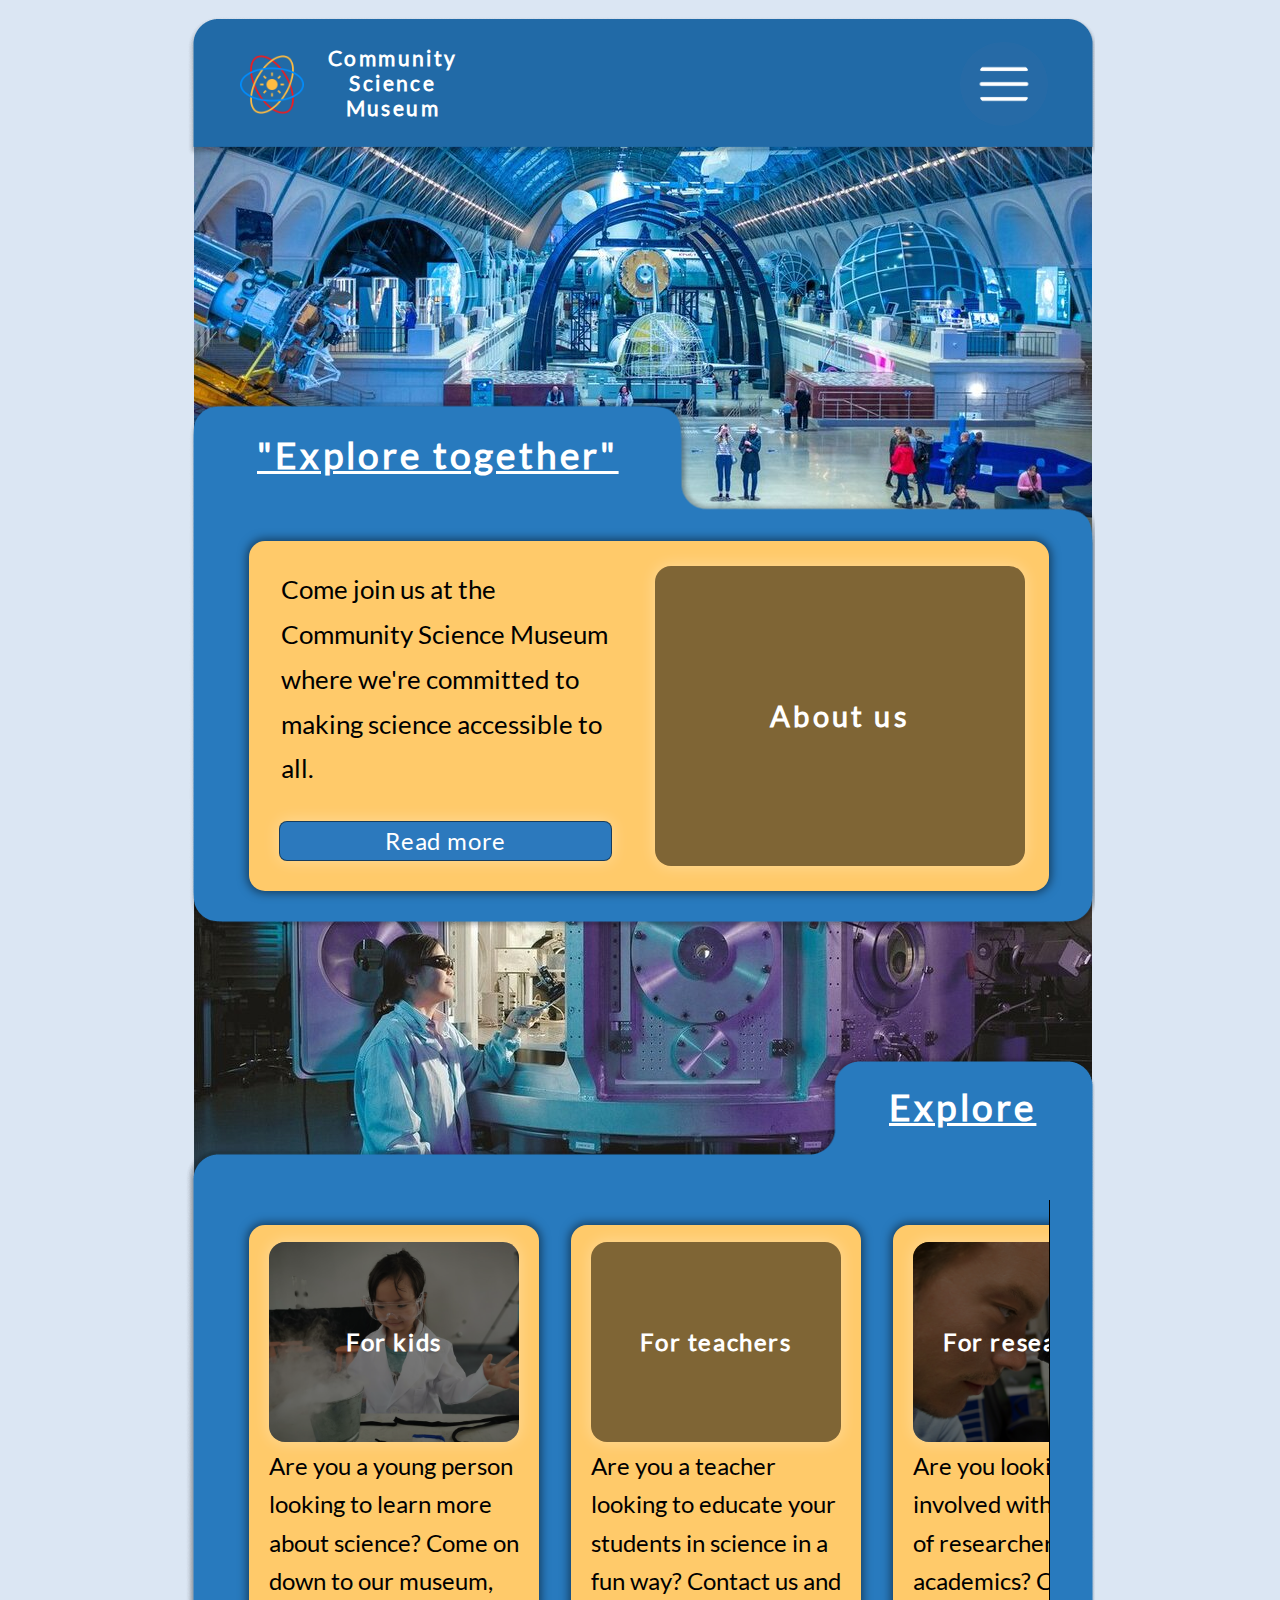
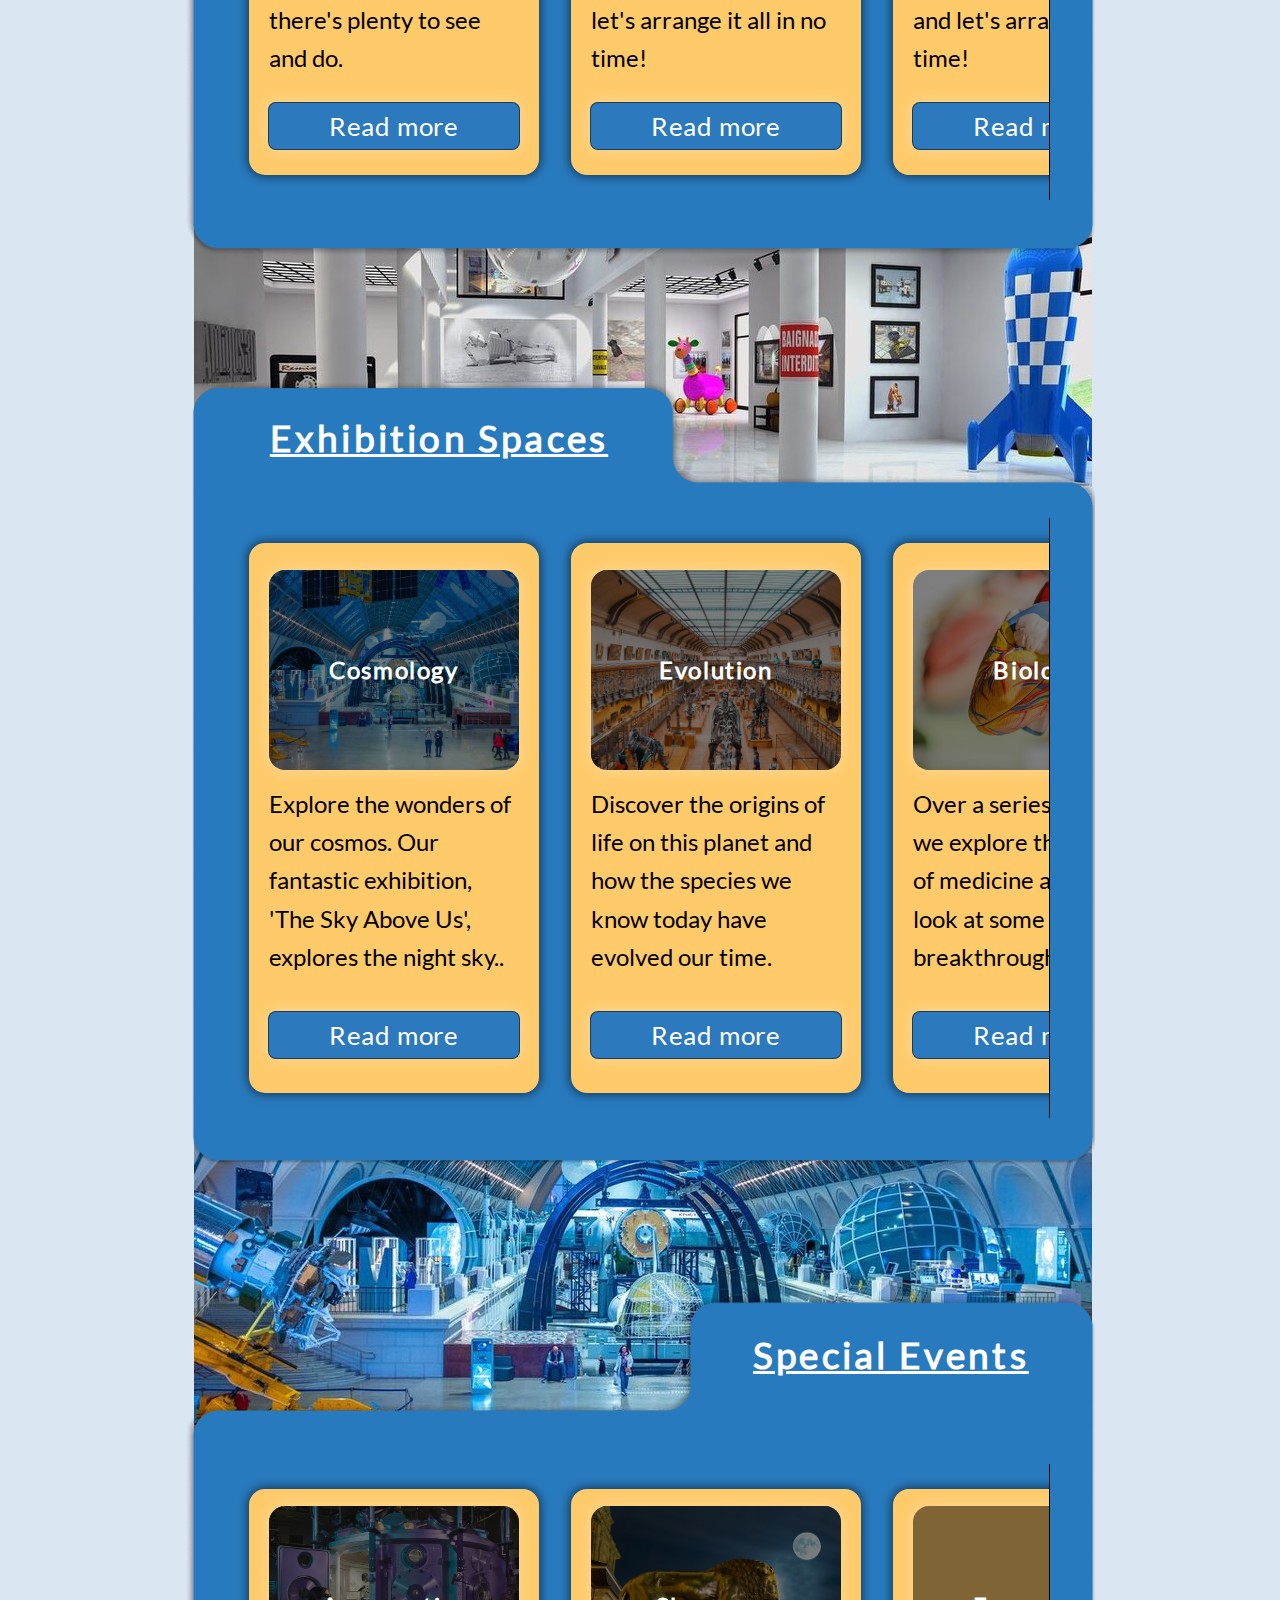
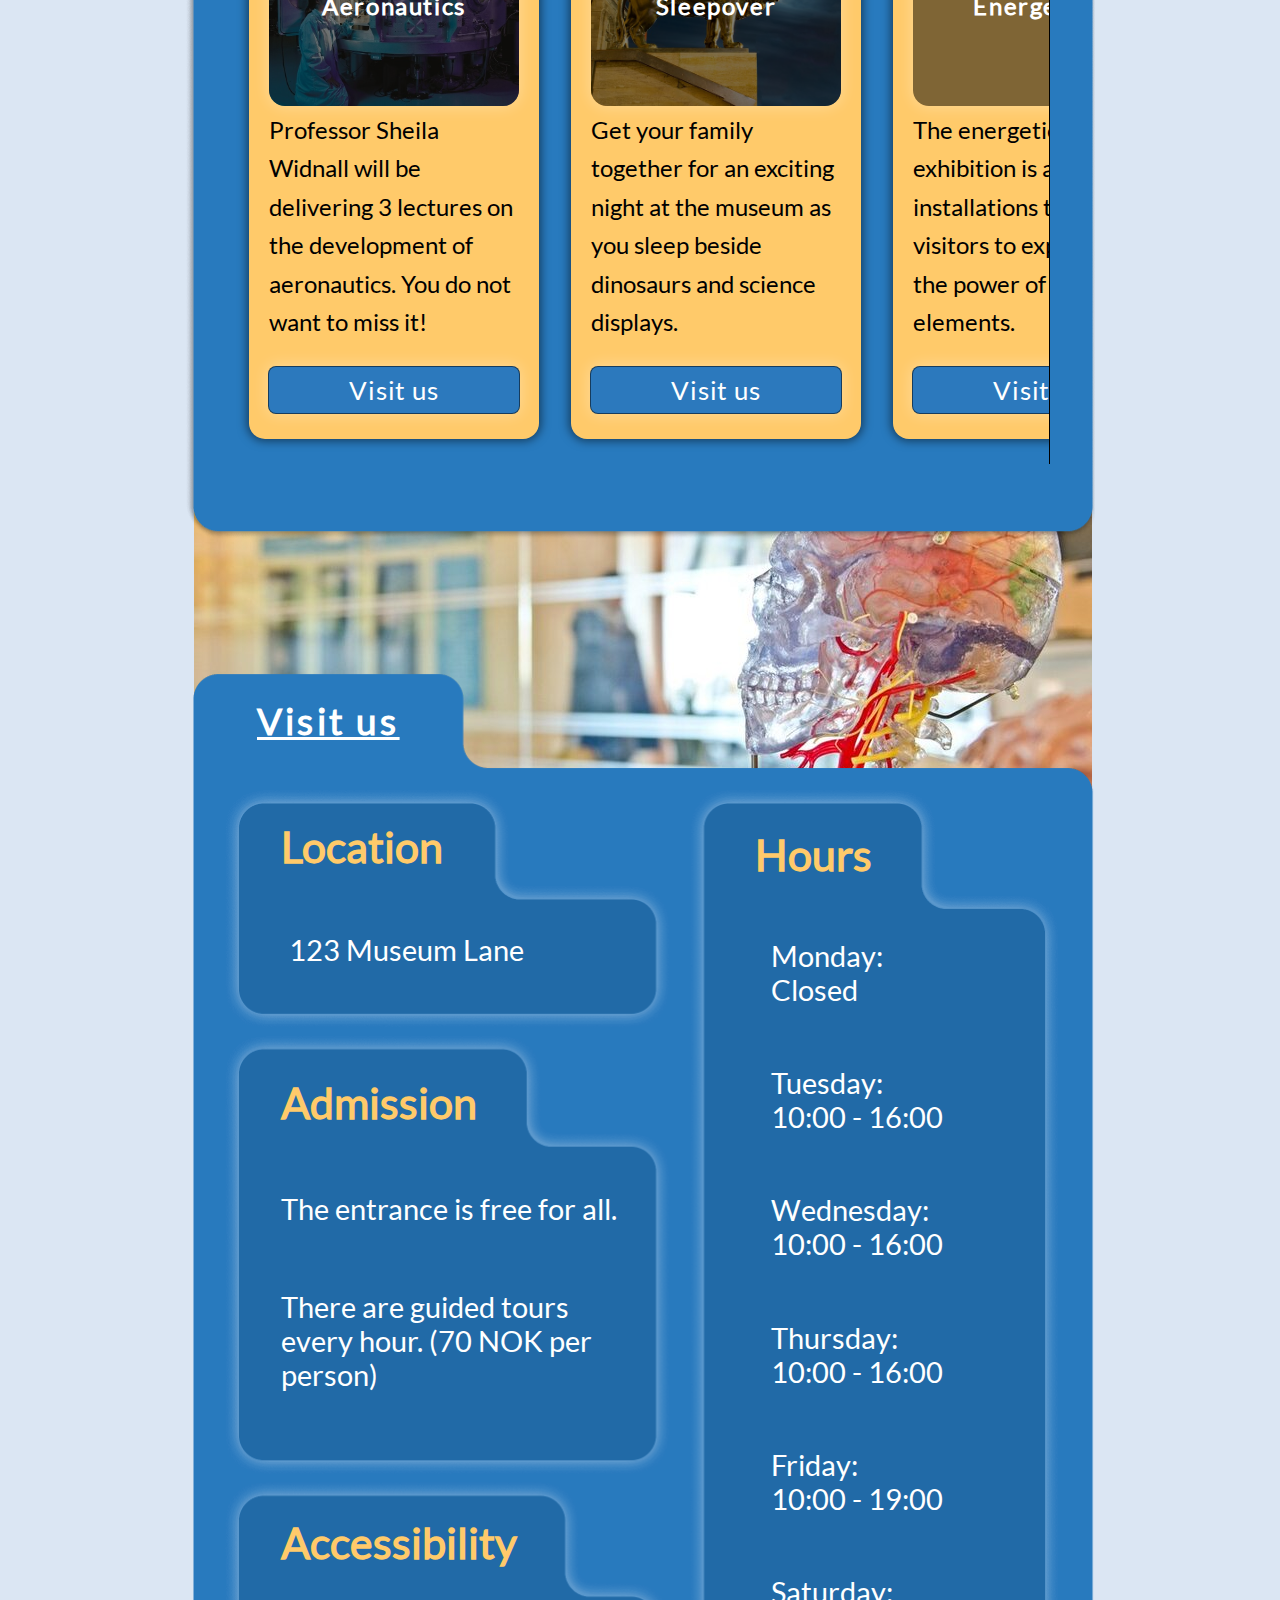
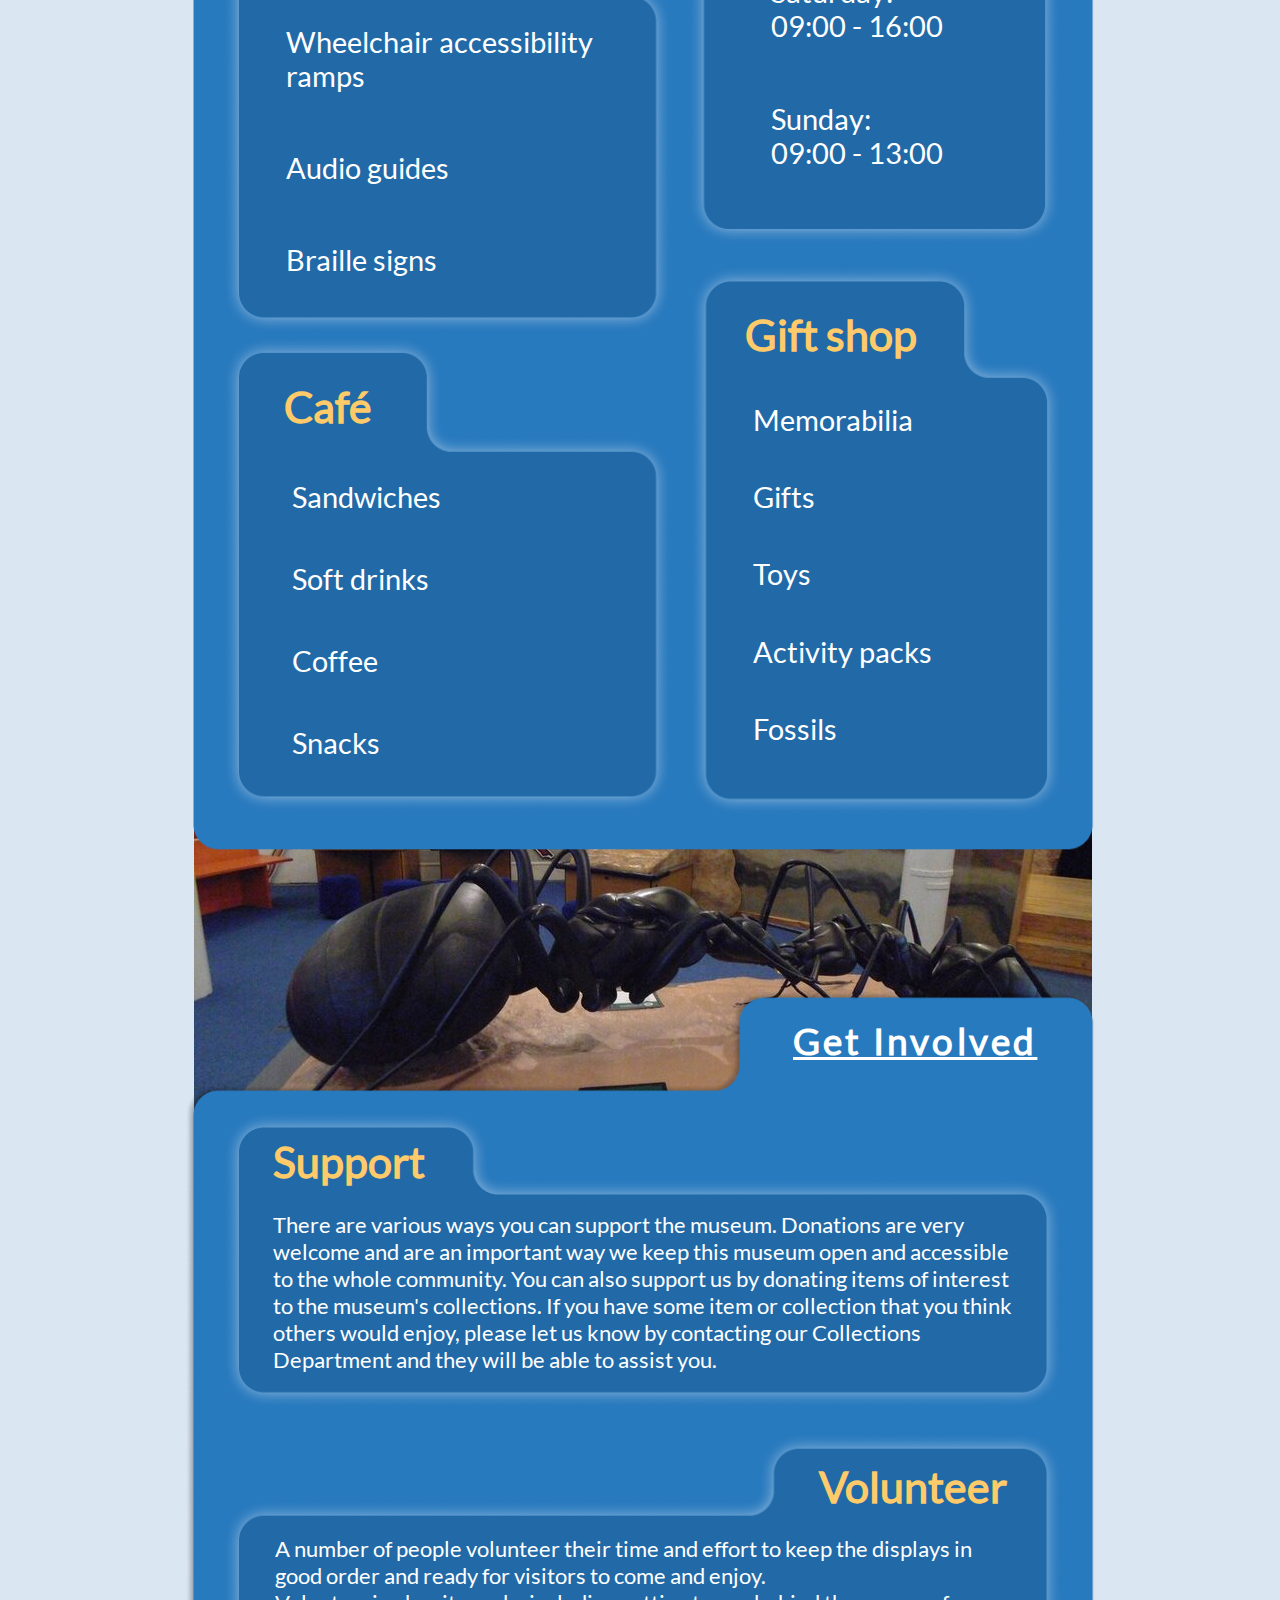
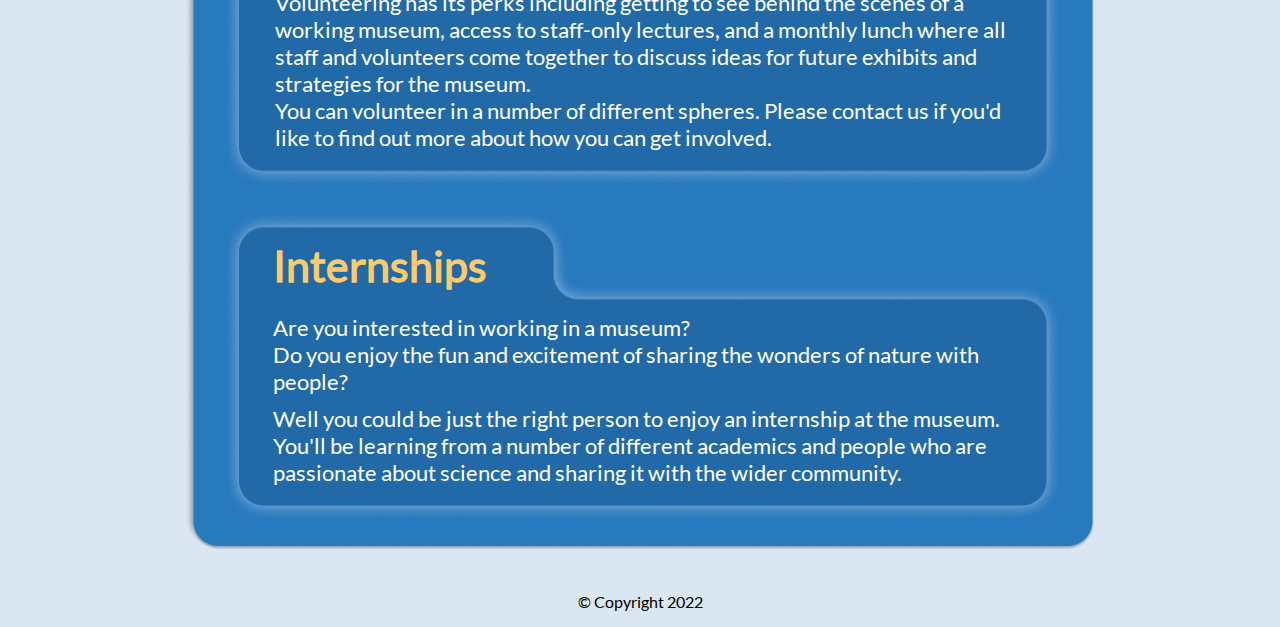
==== commit 3592b774: "update" ====
--- a/index.html
+++ b/index.html
@@ -50,7 +50,7 @@
             </a>
         </nav>
     </header>
-    <section class="background-pictures">
+    <div class="background-pictures">
         <div class="first-bg-pic">
         </div>
         <div class="second-bg-pic">
@@ -63,7 +63,7 @@
         </div>
         <div class="sixth-bg-pic">
         </div>
-    </section>
+    </div>
     <main class="main-index">
         <h1 class="h1-et" id="h1-ex-to">
             "Explore together"
@@ -196,7 +196,7 @@
                     </h2>
                 </a>
                 <p class="p-ex">
-                    The future is here. Are you interested in Robotics & AI? Come and say hello and shake the hand of Rob the Robot.                
+                    The future is here. Are you interested in Robotics & AI? Come say hello and shake the hand of Rob the Robot.                
                 </p>
                 <a href="/html/robotics.html" class="button" id="read-more">
                     Read more
--- a/css/styles.css
+++ b/css/styles.css
@@ -148,74 +148,53 @@
 
 .footer-index {
     text-align: center;
-    top: 437rem;
-    position: absolute;
-}
-
-.first-bg-pic {
-    background-image: url(/images/cosmology.jpg);
+    top: 436rem;
+    position: absolute; 
+    padding: 1rem;
+}
+
+.first-bg-pic,
+.second-bg-pic,
+.third-bg-pic,
+.fourth-bg-pic,
+.fifth-bg-pic,
+.sixth-bg-pic {
     background-repeat: no-repeat;
     width: 898px;
     height: 800px;
-    margin-top: .4rem;
-    margin-left: .4rem;
     z-index: 1;
     border-radius: 50px;
+    margin-left: .4rem;
+}
+
+.first-bg-pic {
+    background-image: url(/images/cosmology.jpg);
+    margin-top: .4rem;
 }
 
 .second-bg-pic {
     background-image: url(/images/aeronautics.jpg);
-    background-repeat: no-repeat;
-    width: 898px;
-    height: 800px;
     margin-top: -8rem;
-    margin-left: .4rem;
-    z-index: 1;
-    border-radius: 50px;
 }
 
 .third-bg-pic {
     background-image: url(/images/aero-exhi.jpg);
-    background-repeat: no-repeat;
-    width: 898px;
-    height: 800px;
     margin-top: 17rem;
-    margin-left: .4rem;
-    z-index: 1;
-    border-radius: 50px;
 }
 
 .fourth-bg-pic {
     background-image: url(/images/cosmology.jpg);
-    background-repeat: no-repeat;
-    width: 898px;
-    height: 800px;
     margin-top: 1rem;
-    margin-left: .4rem;
-    z-index: 1;
-    border-radius: 50px;
 }
 
 .fifth-bg-pic {
     background-image: url(/images/head.jpg);
-    background-repeat: no-repeat;
-    width: 898px;
-    height: 800px;
     margin-top: 11rem;
-    margin-left: .4rem;
-    z-index: 1;
-    border-radius: 50px;
 }
 
 .sixth-bg-pic {
     background-image: url(/images/ant.jpg);
-    background-repeat: no-repeat;
-    width: 898px;
-    height: 800px;
     margin-top: 63rem;
-    margin-left: .4rem;
-    z-index: 1;
-    border-radius: 50px;
 }
 
 .frame {
@@ -352,8 +331,9 @@
     box-shadow: 0px 0px 10px 2px rgb(0, 0, 0, .5);
 }
 
-.for-teachers {
-    background-image: url(/images/for-teachers.jpg);
+.for-teachers,
+.for-kids,
+.for-researchers {
     background-size: cover;
     width: 250px;
     height: 200px;
@@ -366,32 +346,16 @@
     box-shadow: 0px 0px 15px 1px rgba(255, 255, 255, 0.3);
 }
 
+.for-teachers {
+    background-image: url(/images/for-teachers.jpg);
+}
+
 .for-kids {
     background-image: url(/images/for-kids.jpg);
-    background-size: cover;
-    width: 250px;
-    height: 200px;
-    border-radius: 1rem;
-    margin: 0;
-    margin-top: .7rem;
-    transition-duration: 200ms;
-    text-decoration: none;
-    letter-spacing: .1rem;
-    box-shadow: 0px 0px 15px 1px rgba(255, 255, 255, 0.3);
 }
 
 .for-researchers {
     background-image: url(/images/for-researchers.jpg);
-    background-size: cover;
-    width: 250px;
-    height: 200px;
-    border-radius: 1rem;
-    margin: 0;
-    margin-top: .7rem;
-    transition-duration: 200ms;
-    text-decoration: none;
-    letter-spacing: .1rem;
-    box-shadow: 0px 0px 15px 1px rgba(255, 255, 255, 0.3);
 }
 
 .for-kids:hover,
@@ -443,10 +407,11 @@
     top: 131.4rem;
 }
 
-.cosmology {
-    background-image: url(/images/cosmology.jpg);
+.cosmology,
+.evolution,
+.biology,
+.robotics {
     background-size: cover;
-    background-position: -3rem;
     width: 250px;
     height: 200px;
     border-radius: 1rem;
@@ -458,10 +423,43 @@
     box-shadow: 0px 0px 15px 1px rgba(255, 255, 255, 0.3);
 }
 
+.cosmology {
+    background-image: url(/images/cosmology.jpg);
+    background-position: -3rem;
+}
+
 .evolution {
     background-image: url(/images/evolution.jpg);
+    background-position: -1rem;
+}
+
+.biology {
+    background-image: url(/images/biology.jpg);
+    background-size: 180%;
+    background-position: -6rem;
+}
+
+.robotics {
+    background-image: url(/images/robotics.jpg);
+    background-position: -3rem;
+}
+
+    /* -- Special events -- */
+
+#h1-sp-ev {
+    top: 182.3rem;
+    margin-left: 31rem;
+}
+
+#section-sp-ev {
+    top: 190.5rem;
+    position: absolute;
+}
+
+.aeronautics,
+.sleepover,
+.energetica {
     background-size: cover;
-    background-position: -1rem;
     width: 250px;
     height: 200px;
     border-radius: 1rem;
@@ -473,89 +471,18 @@
     box-shadow: 0px 0px 15px 1px rgba(255, 255, 255, 0.3);
 }
 
-.biology {
-    background-image: url(/images/biology.jpg);
-    background-size: 180%;
-    background-position: -6rem;
-    width: 250px;
-    height: 200px;
-    border-radius: 1rem;
-    margin: 0;
-    margin-top: .7rem;
-    transition-duration: 200ms;
-    text-decoration: none;
-    letter-spacing: .1rem;
-    box-shadow: 0px 0px 15px 1px rgba(255, 255, 255, 0.3);
-}
-
-.robotics {
-    background-image: url(/images/robotics.jpg);
-    background-size: cover;
-    background-position: -3rem;
-    width: 250px;
-    height: 200px;
-    border-radius: 1rem;
-    margin: 0;
-    margin-top: .7rem;
-    transition-duration: 200ms;
-    text-decoration: none;
-    letter-spacing: .1rem;
-    box-shadow: 0px 0px 15px 1px rgba(255, 255, 255, 0.3);
-}
-
-    /* -- Special events -- */
-
-#h1-sp-ev {
-    top: 182.3rem;
-    margin-left: 31rem;
-}
-
-#section-sp-ev {
-    top: 190.5rem;
-    position: absolute;
-}
 .aeronautics {
     background-image: url(/images/aeronautics.jpg);
-    background-size: cover;
     background-position: -1.5rem;
-    width: 250px;
-    height: 200px;
-    border-radius: 1rem;
-    margin: 0;
-    margin-top: .7rem;
-    transition-duration: 200ms;
-    text-decoration: none;
-    letter-spacing: .1rem;
-    box-shadow: 0px 0px 15px 1px rgba(255, 255, 255, 0.3);
 }
 
 .sleepover {
     background-image: url(/images/sleepover.jpg);
-    background-size: cover;
     background-position: -1rem;
-    width: 250px;
-    height: 200px;
-    border-radius: 1rem;
-    margin: 0;
-    margin-top: .7rem;
-    transition-duration: 200ms;
-    text-decoration: none;
-    letter-spacing: .1rem;
-    box-shadow: 0px 0px 15px 1px rgba(255, 255, 255, 0.3);
 }
 
 .energetica {
     background-image: url(/images/about-us.jpg);
-    background-size: cover;
-    width: 250px;
-    height: 200px;
-    border-radius: 1rem;
-    margin: 0;
-    margin-top: .7rem;
-    transition-duration: 200ms;
-    text-decoration: none;
-    letter-spacing: .1rem;
-    box-shadow: 0px 0px 15px 1px rgba(255, 255, 255, 0.3);
 }
 
     /* -- Visit us -- */
@@ -727,6 +654,23 @@
     left: 3.6rem;
 }
 
+.fk-img-1,
+.fk-img-2,
+.div-fk-img-3,
+.div-fk-img-4,
+.div-fk-img-5 {
+    box-shadow: 0px 0px 15px 1px rgba(255, 255, 255, 0.3);
+    background-repeat: no-repeat;
+    border-radius: 1rem;
+}
+
+.div-fk-img-3,
+.div-fk-img-4,
+.div-fk-img-5 {
+    height: 350px;
+    width: 300px;
+}
+
 .p-fk-1 {
     width: 300px;
     margin-right: 0;
@@ -736,20 +680,16 @@
 .fk-img-1 {
     margin-left: 3rem;
     margin-top: 1.5rem;
-    border-radius: 2rem;
     width: 45%;
     height: 250px;
     object-fit: cover;
-    box-shadow: 0px 0px 15px 1px rgba(255, 255, 255, 0.3);
 }
 
 .fk-img-2 {
     margin-left: 1rem;
     margin-top: 5rem;
-    border-radius: 2rem;
     width: 40%;
     height: 40%;
-    box-shadow: 0px 0px 15px 1px rgba(255, 255, 255, 0.3);
 }
 
 .p-fk-2 {
@@ -759,16 +699,11 @@
 }
 
 .div-fk-img-3 {
-    height: 350px;
-    width: 300px;
     background-size: 180%;
-    border-radius: 1rem;
     margin-left: 2rem;
     margin-top: 5rem;
     background-image: url(/images/about-us.jpg);
-    box-shadow: 0px 0px 15px 1px rgba(255, 255, 255, 0.3);
     background-position-x: -2rem;
-    background-repeat: no-repeat;
 }
 
 .p-fk-3 {
@@ -783,17 +718,12 @@
 }
 
 .div-fk-img-4 {
-    height: 350px;
-    width: 300px;
     background-size: 160%;
-    border-radius: 1rem;
     margin-left: 1rem;
     margin-top: 5rem;
     margin-right: 2.5rem;
     background-image: url(/images/ant.jpg);
-    box-shadow: 0px 0px 15px 1px rgba(255, 255, 255, 0.3);
     background-position-x: -5rem;
-    background-repeat: no-repeat;
 }
 
 .p-fk-4 {
@@ -811,17 +741,12 @@
 }
 
 .div-fk-img-5 {
-    height: 350px;
-    width: 300px;
     background-size: 210%;
-    border-radius: 1rem;
     margin-left: 4rem;
     margin-top: 6rem;
     margin-bottom: 2rem;
     background-image: url(/images/cosmology.jpg);
-    box-shadow: 0px 0px 15px 1px rgba(255, 255, 255, 0.3);
     background-position-x: -10rem;
-    background-repeat: no-repeat;
 }
 
 
@@ -890,24 +815,38 @@
     margin-top: 3rem;
 }
 
+.ab-img-1,
+.ab-img-2, 
+.div-ab-img-3,
+.div-ab-img-4,
+.div-ab-img-5 {
+    box-shadow: 0px 0px 15px 1px rgba(255, 255, 255, 0.3);
+    background-repeat: no-repeat;
+    border-radius: 1rem;
+}
+
+.div-ab-img-3,
+.div-ab-img-4,
+.div-ab-img-5 {
+    height: 350px;
+    width: 300px;
+    margin-top: 4rem;
+}
+
 .ab-img-1 {
     margin-left: 1.5rem;
     margin-top: 3.2rem;
-    border-radius: 2rem;
     width: 60%;
     height: 270px;
     object-fit: cover;
-    box-shadow: 0px 0px 15px 1px rgba(255, 255, 255, 0.3);
 }
 
 .ab-img-2 {
     margin-left: 1rem;
     margin-top: 6.3rem;
-    border-radius: 2rem;
     width: 40%;
     height: 380px;
     object-fit: cover;
-    box-shadow: 0px 0px 15px 1px rgba(255, 255, 255, 0.3);
 }
 
 .p-ab-2 {
@@ -924,17 +863,11 @@
 }
 
 .div-ab-img-3 {
-    height: 350px;
-    width: 300px;
     background-size: 200%;
-    border-radius: 1rem;
-    margin-left: 2rem;
-    margin-top: 4rem;
+    margin-left: 2rem;
     background-image: url(/images/kids.jpg);
-    box-shadow: 0px 0px 15px 1px rgba(255, 255, 255, 0.3);
     background-position-x: -7rem;
     background-position-y: -1rem;
-    background-repeat: no-repeat;
 }
 
 .ab-img-3 {
@@ -942,17 +875,11 @@
 }
 
 .div-ab-img-4 {
-    height: 350px;
-    width: 300px;
     background-size: 160%;
-    border-radius: 1rem;
-    margin-left: 1rem;
-    margin-top: 4rem;
+    margin-left: 1rem;
     margin-right: 1rem;
     background-image: url(/images/ant.jpg);
-    box-shadow: 0px 0px 15px 1px rgba(255, 255, 255, 0.3);
     background-position-x: -5rem;
-    background-repeat: no-repeat;
 }
 
 .ab-img-4 {
@@ -968,16 +895,10 @@
 }
 
 .div-ab-img-5 {
-    height: 350px;
-    width: 300px;
     background-size: 210%;
-    border-radius: 1rem;
-    margin-left: 2rem;
-    margin-top: 4rem;
+    margin-left: 2rem;
     background-image: url(/images/cosmology.jpg);
-    box-shadow: 0px 0px 15px 1px rgba(255, 255, 255, 0.3);
     background-position-x: -10rem;
-    background-repeat: no-repeat;
 }
 
 
@@ -1034,7 +955,7 @@
 .fr-img-2 {
     margin-left: 3rem;
     margin-top: 5rem;
-    border-radius: 2rem;
+    border-radius: 1rem;
     width: 35%;
     height: 35%;
     box-shadow: 0px 0px 15px 1px rgba(255, 255, 255, 0.3);
@@ -1140,6 +1061,15 @@
     margin-left: -.5rem;
 }
 
+.cos-img-1,
+.cos-img-2,
+.div-cos-img-3 {
+    background-repeat: no-repeat;
+    box-shadow: 0px 0px 15px 1px rgba(255, 255, 255, 0.3);
+    border-radius: 1rem;
+
+}
+
 .p-cos-1 {
     width: 270px;
     margin-left: 1rem;
@@ -1149,19 +1079,15 @@
 .cos-img-1 {
     margin-left: 1.5rem;
     margin-top: 2rem;
-    border-radius: 2rem;
     width: 55%;
     height: 55%;
-    box-shadow: 0px 0px 15px 1px rgba(255, 255, 255, 0.3);
 }
 
 .cos-img-2 {
-    margin-left: 3rem;
+    margin-left: 2rem;
     margin-top: 3.7rem;
-    border-radius: 2rem;
     width: 35%;
     height: 35%;
-    box-shadow: 0px 0px 15px 1px rgba(255, 255, 255, 0.3);
 }
 
 .p-cos-3 {
@@ -1181,14 +1107,11 @@
     height: 350px;
     width: 300px;
     background-size: 200%;
-    border-radius: 1rem;
     margin-left: 2rem;
     margin-top: 6.5rem;
     background-image: url(/images/kids.jpg);
-    box-shadow: 0px 0px 15px 1px rgba(255, 255, 255, 0.3);
     background-position-x: -7rem;
     background-position-y: -1rem;
-    background-repeat: no-repeat;
 }
 
 
@@ -1212,7 +1135,7 @@
 .evo-img-2 {
     margin-left: 1rem;
     margin-top: 3.7rem;
-    border-radius: 2rem;
+    border-radius: 1rem;
     width: 38%;
     height: 38%;
     box-shadow: 0px 0px 15px 1px rgba(255, 255, 255, 0.3);
@@ -1260,22 +1183,26 @@
     margin-left: 1rem;
 }
 
+.bio-img-1,
+.bio-img-2,
+.div-bio-img-3 {
+    box-shadow: 0px 0px 15px 1px rgba(255, 255, 255, 0.3);
+    border-radius: 1rem;
+    background-repeat: no-repeat;
+}
+
 .bio-img-1 {
     margin-left: 1.5rem;
     margin-top: 2rem;
-    border-radius: 2rem;
     width: 55%;
     height: 55%;
-    box-shadow: 0px 0px 15px 1px rgba(255, 255, 255, 0.3);
 }
 
 .bio-img-2 {
     margin-left: 1rem;
     margin-top: 3.7rem;
-    border-radius: 2rem;
     width: 32%;
     height: 32%;
-    box-shadow: 0px 0px 15px 1px rgba(255, 255, 255, 0.3);
 }
 
 .p-bio-2 {
@@ -1292,14 +1219,11 @@
     height: 350px;
     width: 300px;
     background-size: 210%;
-    border-radius: 1rem;
     margin-left: 2rem;
     margin-top: 6.5rem;
     background-image: url(/images/head.jpg);
-    box-shadow: 0px 0px 15px 1px rgba(255, 255, 255, 0.3);
     background-position-x: -20rem;
     background-position-y: -1rem;
-    background-repeat: no-repeat;
 }
 
 
@@ -1320,6 +1244,14 @@
     margin-left: .5rem;
 }
 
+.rob-img-1,
+.rob-img-2,
+.div-rob-img-3 {
+    border-radius: 1rem;
+    box-shadow: 0px 0px 15px 1px rgba(255, 255, 255, 0.3);
+    background-repeat: no-repeat;
+}
+
 #p-rob-1 {
     margin-left: 3rem;
     margin-top: 3rem;
@@ -1328,21 +1260,17 @@
 .rob-img-1 {
     margin-left: 3.5rem;
     margin-top: 2rem;
-    border-radius: 2rem;
     width: 45%;
     height: 300px;
     object-fit: cover;
     object-position: -3rem;
-    box-shadow: 0px 0px 15px 1px rgba(255, 255, 255, 0.3);
 }
 
 .rob-img-2 {
     margin-left: 2rem;
     margin-top: 3.7rem;
-    border-radius: 2rem;
     width: 32%;
     height: 32%;
-    box-shadow: 0px 0px 15px 1px rgba(255, 255, 255, 0.3);
 }
 
 .p-rob-2 {
@@ -1361,15 +1289,12 @@
     height: 350px;
     width: 300px;
     background-size: 210%;
-    border-radius: 1rem;
     margin-left: 5rem;
     margin-top: 6.5rem;
     margin-bottom: 2rem;
     background-image: url(/images/robotics.jpg);
-    box-shadow: 0px 0px 15px 1px rgba(255, 255, 255, 0.3);
     background-position-x: -13rem;
     background-position-y: -1rem;
-    background-repeat: no-repeat;
 }
 
 .footer-robotics {
@@ -1446,57 +1371,55 @@
     padding: 1rem;
 }
 
+.first-bg-pic,
+.second-bg-pic,
+.third-bg-pic,
+.fourth-bg-pic,
+.fifth-bg-pic,
+.sixth-bg-pic {
+    width: 498px;
+    border-radius: 0px;
+}
+
 .first-bg-pic {
     background-image: url(/images/cosmology1.jpg);
-    width: 498px;
     height: 281px;
     margin-top: 5rem;
     margin-left: .35rem;
-    border-radius: 0px;
 }
 
 .second-bg-pic {
     background-image: url(/images/aeronautics1.jpg);
-    width: 498px;
     height: 332px;
     margin-top: 47rem;
-    border-radius: 0;
 }
 
 .third-bg-pic {
     background-image: url(/images/aero-exhi1.jpg);
-    width: 498px;
     height: 256px;
     margin-top: 39rem;
     margin-left: .3rem;
-    border-radius: 0;
 }
 
 .fourth-bg-pic {
     background-image: url(/images/cosmology1.jpg);
-    width: 498px;
     height: 281px;
     margin-top: 37rem;
     margin-left: .3rem;
-    border-radius: 0;
 }
 
 .fifth-bg-pic {
     background-image: url(/images/head1.jpg);
-    width: 498px;
     height: 331px;
     margin-top: 39.5rem;
     margin-left: .2rem;
-    border-radius: 0;
 }
 
 .sixth-bg-pic {
     background-image: url(/images/ant1.jpg);
-    width: 498px;
     height: 375px;
     margin-top: 196rem;
     margin-left: .2rem;
-    border-radius: 0;
 }
 
 .frame {
@@ -1768,7 +1691,7 @@
 
 .ab-img-1 {
     margin-right: 2rem;
-    border-radius: 1.5rem;
+    border-radius: 1rem;
     margin-top: 2rem;
     width: 45%;
     height: 160px;
@@ -1776,7 +1699,7 @@
 }
 
 .ab-img-2 {
-    border-radius: 1.5rem;
+    border-radius: 1rem;
     margin-top: 3.5rem;
     height: 230px;
 }
@@ -1827,7 +1750,7 @@
 }
 
 #p-ab-5 {
-    margin-bottom: 2rem;
+    margin-bottom: 3rem;
 }
 
 .div-ab-img-5 {
@@ -1860,7 +1783,7 @@
     margin-left: 2rem;
     margin-top: 2.7rem;
     margin-right: 2rem;
-    border-radius: 1.5rem;
+    border-radius: 1rem;
     width: 40%;
     height: 140px;
     object-fit: cover;
@@ -1869,7 +1792,7 @@
 
 .fk-img-2 {
     margin-top: 3rem;
-    border-radius: 1.5rem;
+    border-radius: 1rem;
     width: 40%;
     height: 40%;
 }
@@ -1881,11 +1804,16 @@
     margin-right: 1rem;
 }
 
+.div-fk-img-3,
+.div-fk-img-4,
+.div-fk-img-5 {
+    margin-right: 1rem;
+    height: 200px;
+}
+
 .div-fk-img-3 {
-    height: 200px;
     margin-left: 2rem;
     margin-top: 4rem;
-    margin-right: 1rem;
     background-position-x: -1rem;
 }
 
@@ -1895,10 +1823,8 @@
 }
 
 .div-fk-img-4 {
-    height: 200px;
     margin-left: 1rem;
     margin-top: 5rem;
-    margin-right: 1rem;
 }
 
 .p-fk-4 {
@@ -1914,10 +1840,8 @@
 }
 
 .div-fk-img-5 {
-    height: 200px;
     margin-left: 2rem;
     margin-top: 4rem;
-    margin-right: 1rem;
     margin-bottom: 2.5rem;
 }
         
@@ -2317,10 +2241,19 @@
     position: absolute;
 }
 
+.first-bg-pic,
+.second-bg-pic,
+.third-bg-pic,
+.fourth-bg-pic,
+.fifth-bg-pic,
+.sixth-bg-pic {
+    width: 349px;
+    margin-left: .1rem;
+}
+
 .first-bg-pic {
     width: 349px;
     margin-top: .4rem;
-    margin-left: .1rem;
     z-index: 1;
     border-radius: 50px 50px 0px 0px;
 }
@@ -2329,7 +2262,6 @@
     width: 349px;
     height: 800px;
     margin-top: 25rem;
-    margin-left: .1rem;
     border-radius: 0px;
 }
 
@@ -2337,21 +2269,18 @@
     background-size: 100%;
     width: 349px;
     margin-top: -3.9rem;
-    margin-left: .1rem;
     border-radius: 0px;
 }
 
 .fourth-bg-pic {
     width: 349px;
     margin-top: 20rem;
-    margin-left: .1rem;
 }
 
 .fifth-bg-pic {
     width: 349px;
     background-size: 100%;
     margin-top: 24rem;
-    margin-left: .1rem;
 }
 
 .sixth-bg-pic {
@@ -2359,7 +2288,6 @@
     width: 349px;
     height: 800px;
     margin-top: 131rem;
-    margin-left: .1rem;
     border-radius: 0px;
 }
 
@@ -2441,19 +2369,14 @@
     height: 400px;
 }
 
+.for-kids,
+.for-researchers,
 .for-teachers {
     width: 80%;
     height: 30%;
 }
 
-.for-kids {
-    width: 80%;
-    height: 30%;
-}
-
 .for-researchers {
-    width: 80%;
-    height: 30%;
     margin-top: .3rem;
 }
 
@@ -2489,21 +2412,9 @@
     top: 102rem;
 }
 
-.cosmology {
-    width: 85%;
-    height: 35%;
-}
-
-.evolution {
-    width: 85%;
-    height: 35%;
-}
-
-.biology {
-    width: 85%;
-    height: 35%;
-}
-
+.cosmology,
+.evolution,
+.biology,
 .robotics {
     width: 85%;
     height: 35%;
@@ -2520,16 +2431,9 @@
     top: 141rem;
     position: absolute;
 }
-.aeronautics {
-    width: 85%;
-    height: 35%;
-}
-
-.sleepover {
-    width: 85%;
-    height: 35%;
-}
-
+
+.aeronautics,
+.sleepover,
 .energetica {
     width: 85%;
     height: 35%;
@@ -2763,12 +2667,17 @@
     width: 300px;
 }
 
+.div-ab-img-3,
+.div-ab-img-4,
+.div-ab-img-5 {
+    height: 230px;
+    margin-right: 0;
+}
+
 .div-ab-img-3 {
-    height: 230px;
     background-size: 300%;
     margin-left: .5rem;
     margin-top: 1.5rem;
-    margin-right: 0;
 }
 
 #p-ab-4 {
@@ -2777,11 +2686,9 @@
 }
 
 .div-ab-img-4 {
-    height: 230px;
     background-size: 250%;
     margin-left: 1rem;
     margin-top: 2.5rem;
-    margin-right: 0rem;
     background-position-x: -3rem;
 }
 
@@ -2791,11 +2698,9 @@
 }
 
 .div-ab-img-5 {
-    height: 230px;
     background-size: 350%;
     margin-left: 0rem;
     margin-top: 2.8rem;
-    margin-right: 0;
 }
 
         /* --- FOR-KIDS.html --- */
@@ -2840,11 +2745,16 @@
     margin-right: 0;
 }
 
+.div-fk-img-3,
+.div-fk-img-4,
+.div-fk-img-5 {
+    margin-left: 1rem;
+    margin-right: 0rem;
+}
+
 .div-fk-img-3 {
     height: 200px;
     background-size: 280%;
-    margin-left: 1rem;
-    margin-right: 0rem;
     margin-top: 3.5rem;
 }
 
@@ -2860,9 +2770,7 @@
 .div-fk-img-4 {
     height: 200px;
     background-size: 280%;
-    margin-left: 1rem;
     margin-top: 4rem;
-    margin-right: 0rem;
 }
 
 .p-fk-4 {
@@ -2880,9 +2788,7 @@
     height: 150px;
     width: 250px;
     background-size: 350%;
-    margin-left: 1rem;
     margin-top: 5.2rem;
-    margin-right: 0rem;
     margin-bottom: 2rem;
     background-position-x: -11rem;
     background-position-y: -2rem;
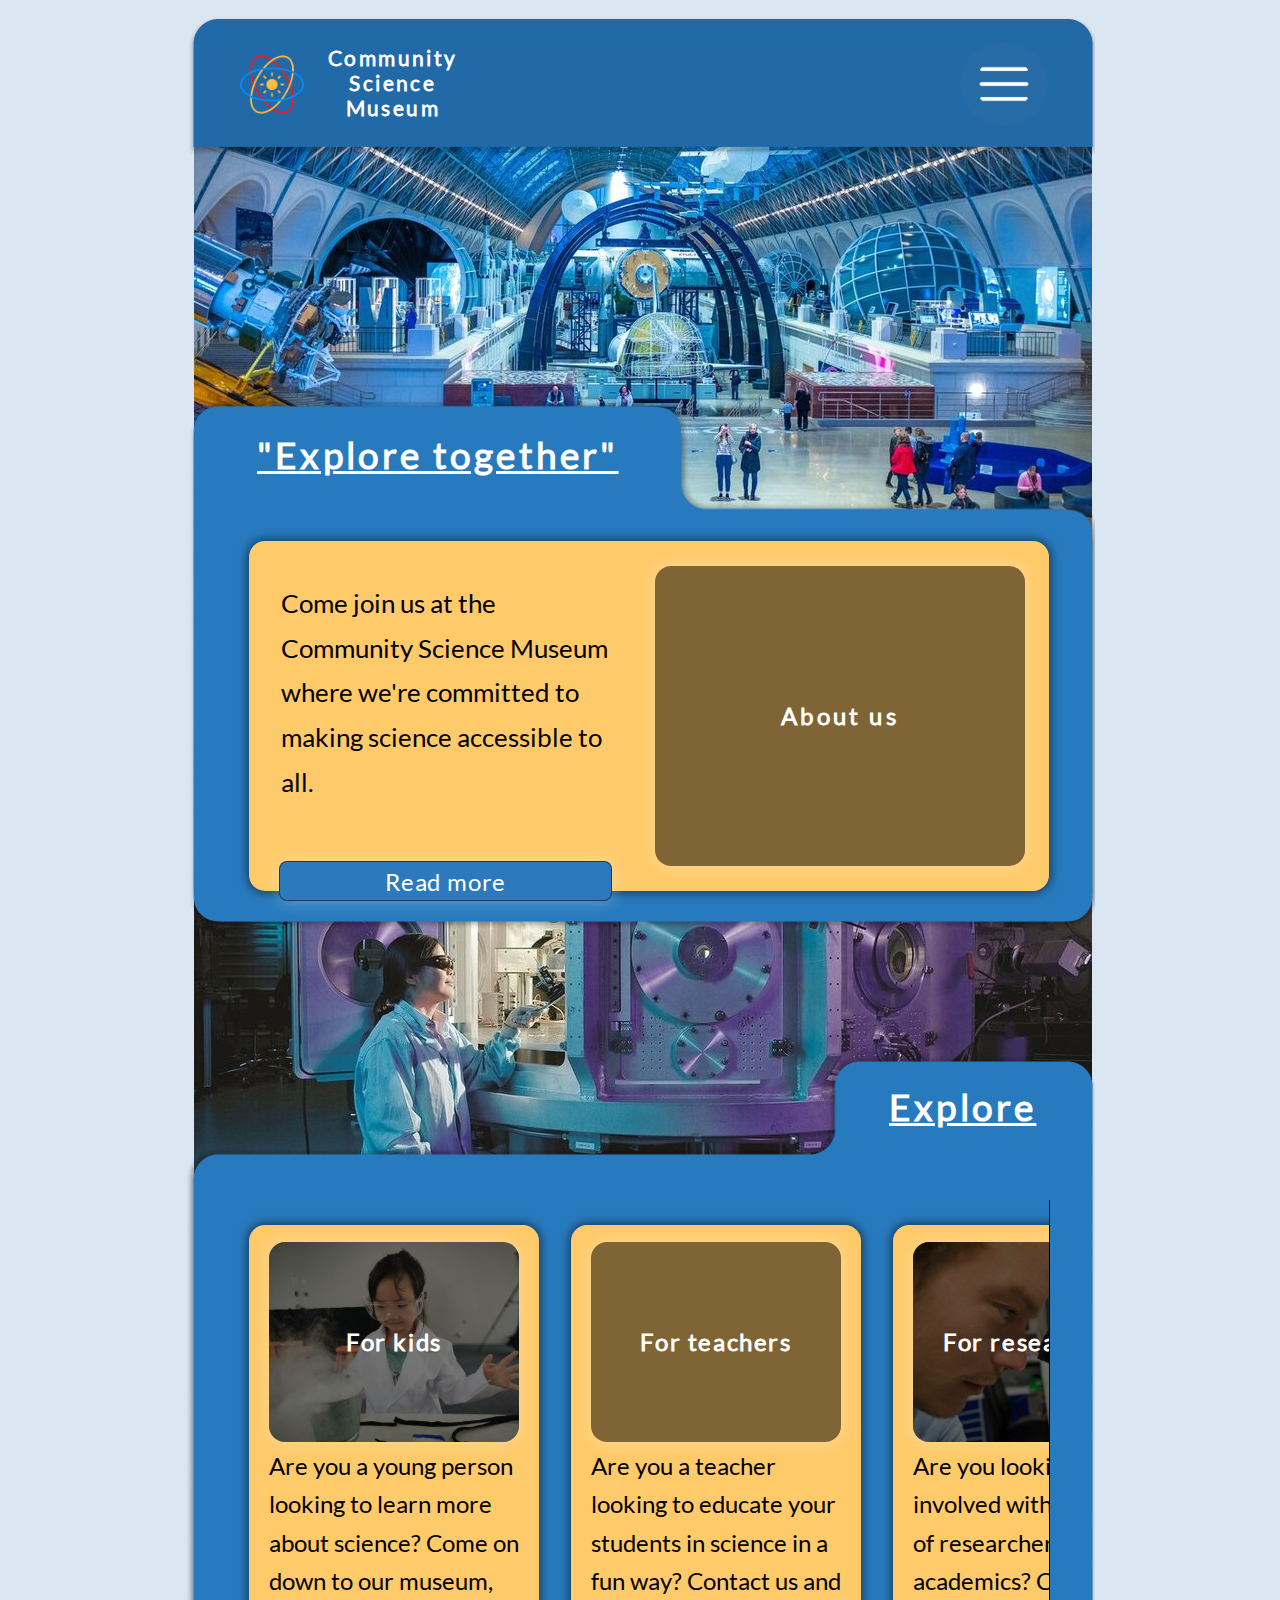
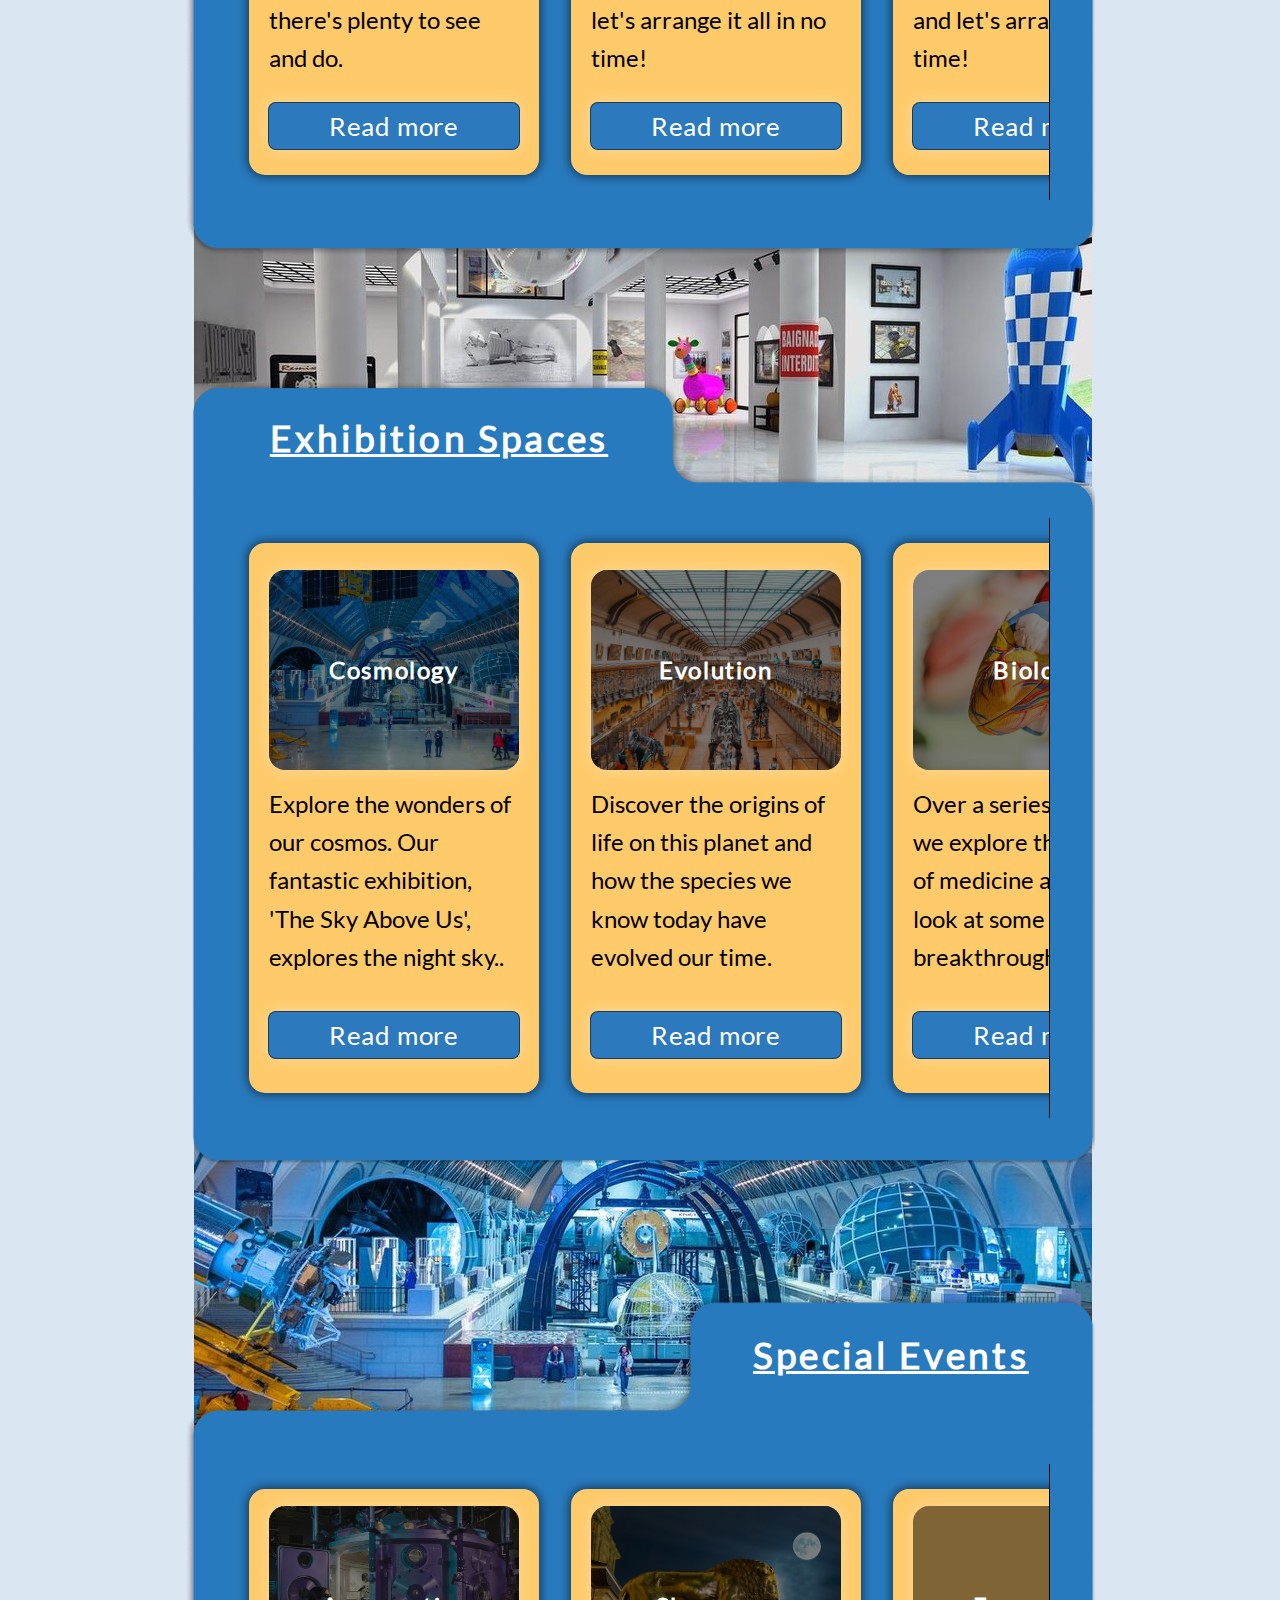
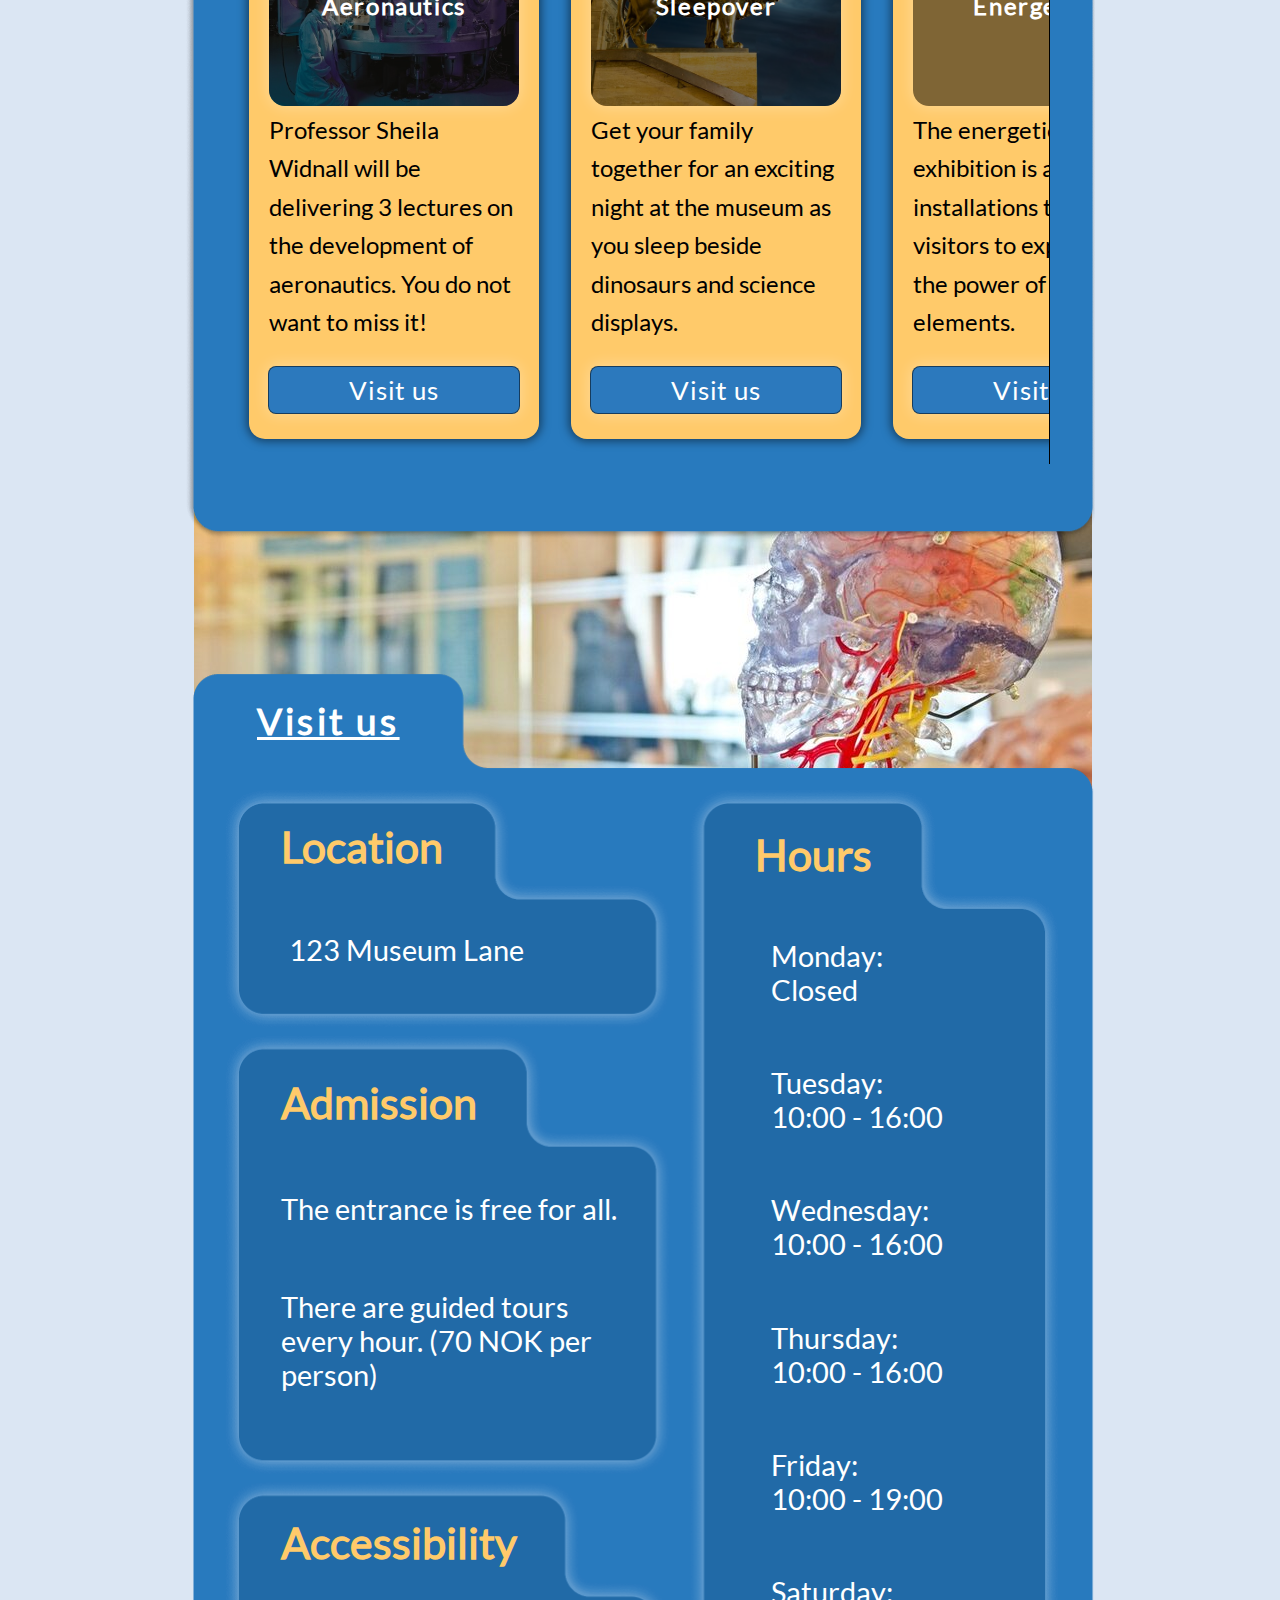
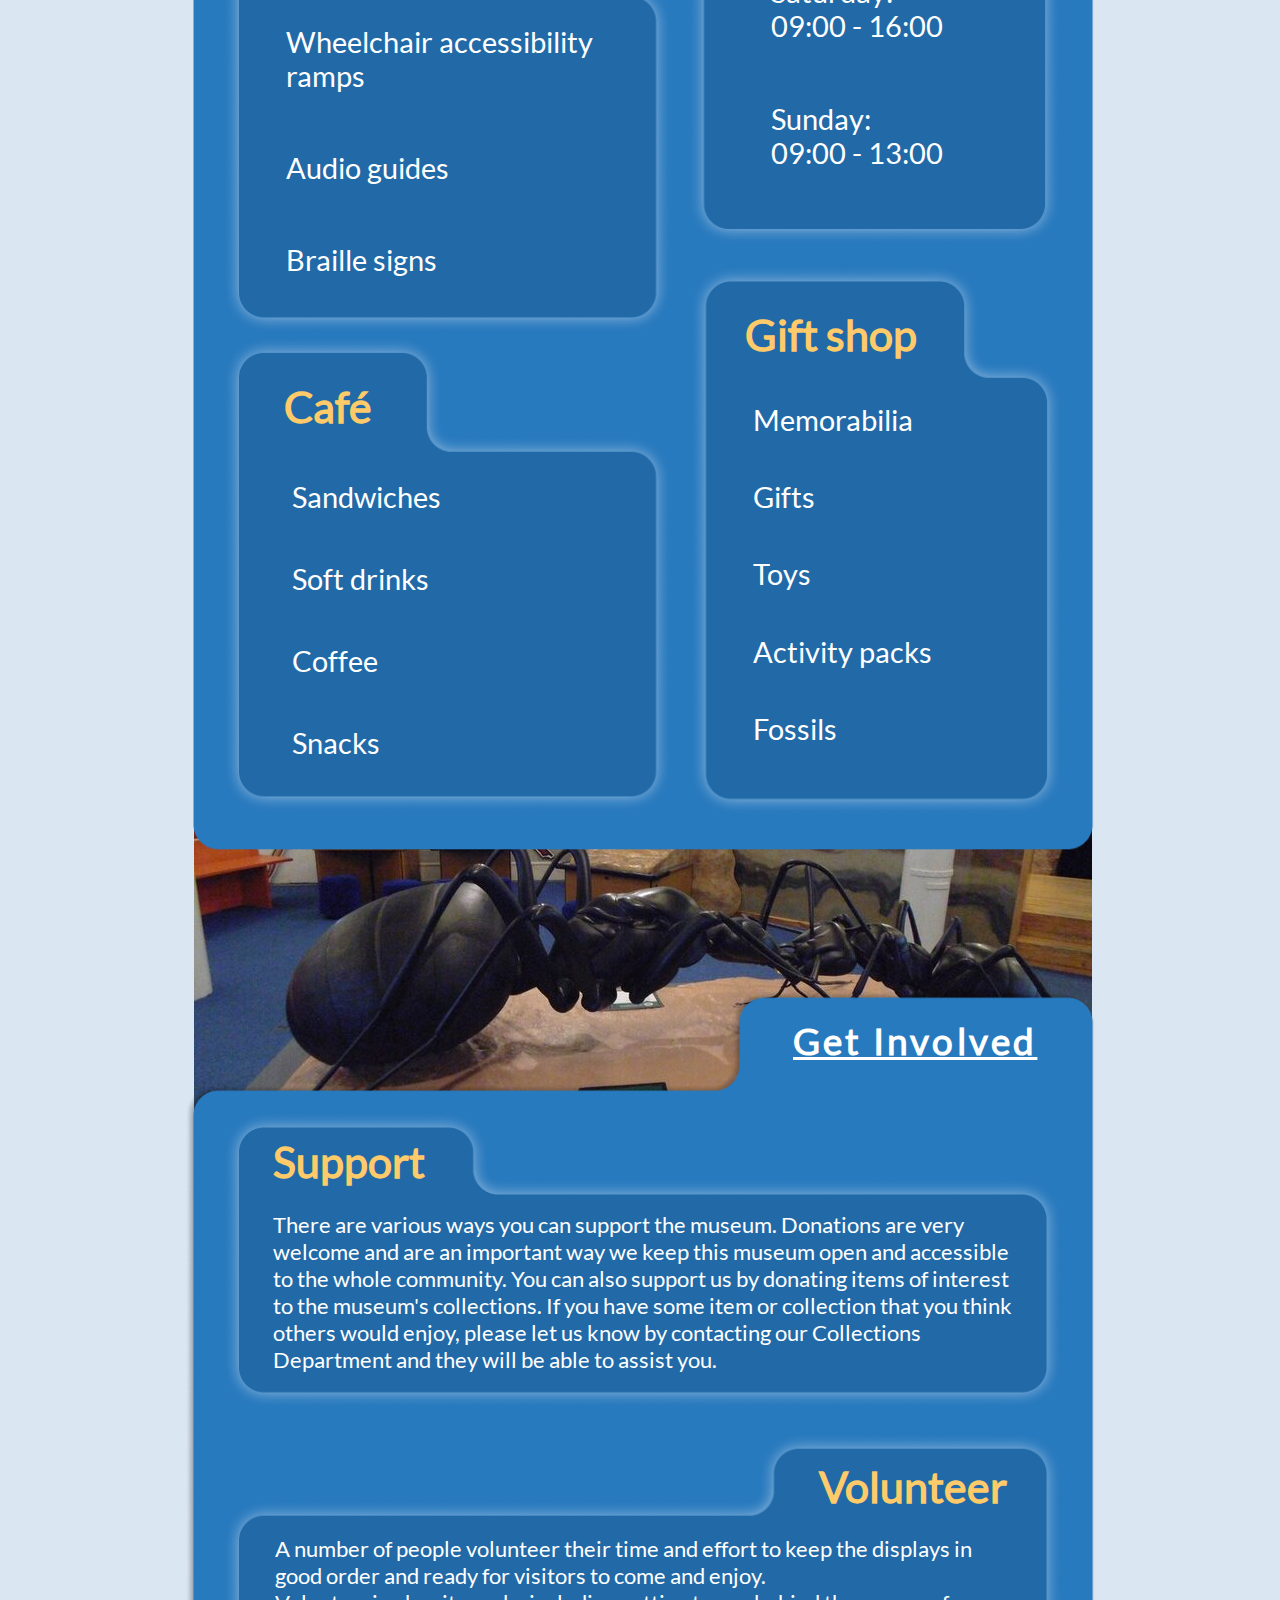
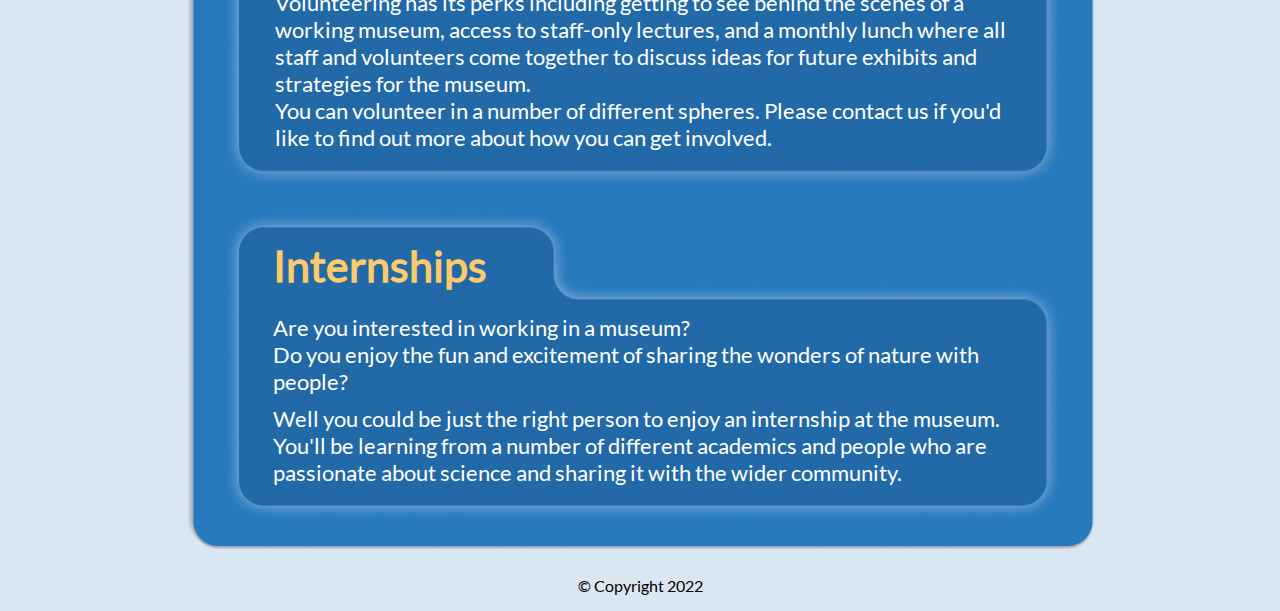
==== commit 7bada59d: "update" ====
--- a/index.html
+++ b/index.html
@@ -1,402 +1,318 @@
 <!DOCTYPE html>
 <html lang="en">
-<head>
-    <meta charset="UTF-8">
-    <meta http-equiv="X-UA-Compatible" content="IE=edge">
-    <meta name="viewport" content="width=device-width, initial-scale=1.0">
-    <meta name="description" content="Free entrance for everone at Community Science Museum!">
-    <link href="/css/styles.css" rel="stylesheet">
+  <head>
+    <meta charset="UTF-8" />
+    <meta http-equiv="X-UA-Compatible" content="IE=edge" />
+    <meta name="viewport" content="width=device-width, initial-scale=1.0" />
+    <meta
+      name="description"
+      content="Free entrance for everone at Community Science Museum!"
+    />
+    <link href="/css/styles.css" rel="stylesheet" />
+    <link rel="icon" href="/images/logo.png" type="image/png" />
     <title>CSM | Home</title>
-</head>
-<body class="body-index">
+  </head>
+  <body class="body-index">
     <header>
-        <div class="logo-name">
-            <a href="/index.html" class="link-logo">
-                <img src="/images/logo.png" alt="Image of the museums logo" class="logo">
-            </a>
-                <a href="/index.html" class="link-name">
-                <h1 class="name">
-                    Community
-                    <span>
-                        Science
-                    </span>
-                    Museum
-                </h1>
-            </a>
-        </div>
-        <input type="checkbox" id="hamburger-menu">
-        <label for="hamburger-menu"><img src="/images/hamburger-icon.png" alt="menu" class="menu-icon"></label>
-        <nav class="menu">
-            <a href="/index.html" class="button">
-                Home
-            </a>
-            <a href="/html/about.html" class="button">
-                About
-            </a>
-            <a href="#h1-vi-us" class="button">
-                Visit
-            </a>
-            <a href="#h1-sp-ev" class="button">
-                Events
-            </a>
-            <a href="#h1-ex" class="button">
-                Explore
-            </a>
-            <a href="#h1-ex-sp" class="button">
-                Exhibitions
-            </a>
-            <a href="#h1-get-inv" class="button">
-                Get involved
-            </a>
-        </nav>
+      <div class="logo-name">
+        <a href="/index.html" class="link-logo">
+          <img
+            src="/images/logo.png"
+            alt="Image of the museums logo"
+            class="logo"
+          />
+        </a>
+        <a href="/index.html" class="link-name">
+          <h1 class="name">
+            Community
+            <span> Science </span>
+            Museum
+          </h1>
+        </a>
+      </div>
+      <input type="checkbox" id="hamburger-menu" />
+      <label for="hamburger-menu"
+        ><img src="/images/hamburger-icon.png" alt="menu" class="menu-icon"
+      /></label>
+      <nav class="menu">
+        <a href="/index.html" class="button"> Home </a>
+        <a href="/html/about.html" class="button"> About </a>
+        <a href="#h1-vi-us" class="button"> Visit </a>
+        <a href="#h1-sp-ev" class="button"> Events </a>
+        <a href="#h1-ex" class="button"> Explore </a>
+        <a href="#h1-ex-sp" class="button"> Exhibitions </a>
+        <a href="#h1-get-inv" class="button"> Get involved </a>
+      </nav>
     </header>
     <div class="background-pictures">
-        <div class="first-bg-pic">
-        </div>
-        <div class="second-bg-pic">
-        </div>
-        <div class="third-bg-pic">
-        </div>
-        <div class="fourth-bg-pic">
-        </div>
-        <div class="fifth-bg-pic">
-        </div>
-        <div class="sixth-bg-pic">
-        </div>
+      <div class="first-bg-pic"></div>
+      <div class="second-bg-pic"></div>
+      <div class="third-bg-pic"></div>
+      <div class="fourth-bg-pic"></div>
+      <div class="fifth-bg-pic"></div>
+      <div class="sixth-bg-pic"></div>
     </div>
     <main class="main-index">
-        <h1 class="h1-et" id="h1-ex-to">
-            "Explore together"
-        </h1>
-        <section class="explore-together">
-            <div class="yellow-bg-et">
-                <div class="para-button">
-                    <p class="p-et">
-                        Come join us at the Community Science Museum where we're committed to making science accessible to all.
-                    </p>
-                    <a href="/html/about.html" class="button" id="button-ex-to">
-                        Read more
-                    </a>
-                </div>
-                <a href="/html/about.html" class="about-img">
-                    <h2 class="h1-ybg">
-                        About us
-                    </h2>
-                </a>
-            </div>
-        </section> 
-        <section class="explore-together1">
-            <div class="yellow-bg-et1">
-                <a href="/html/about.html" class="about-img">
-                    <h2 class="h1-ybg">
-                        About us
-                    </h2>
-                </a>
-                <div class="para-button">
-                    <p class="p-et">
-                        Come join us at the Community Science Museum where we're committed to making science accessible to all.
-                    </p>
-                    <a href="/html/about.html" class="button" id="button-ex-to">
-                        Read more
-                    </a>
-                </div>
-            </div>
-        </section> 
-            <a class="h1-et" id="h1-ex">
-                Explore
+      <h1 class="h1-et" id="h1-ex-to">"Explore together"</h1>
+      <section class="explore-together">
+        <div class="yellow-bg-et">
+          <div class="para-button">
+            <p class="p-et">
+              Come join us at the Community Science Museum where we're committed
+              to making science accessible to all.
+            </p>
+            <a href="/html/about.html" class="button" id="button-ex-to">
+              Read more
             </a>
-        <section class="section-explore">
-            <div class="yellow-bg-ex">
-                <a href="/html/for-kids.html" class="for-kids">
-                    <h2 class="h1-ybg-ex">
-                        For kids
-                    </h2>
-                </a>
-                <p class="p-ex">
-                    Are you a young person looking to learn more about science? Come on down to our museum, there's plenty to see and do.
-                </p>
-                <a href="/html/for-kids.html" class="button" id="read-more">
-                    Read more
-                </a>
-            </div>
-            <div class="yellow-bg-ex">
-                <a href="/html/for-teachers.html" class="for-teachers">
-                    <h2 class="h1-ybg-ex">
-                        For teachers
-                    </h2>
-                </a>
-                <p class="p-ex">
-                    Are you a teacher looking to educate your students in science in a fun way? Contact us and let's arrange it all in no time!
-                </p>
-                <a href="/html/for-teachers.html" class="button" id="read-more">
-                    Read more
-                </a>
-            </div>
-            <div class="yellow-bg-ex">
-                <a href="/html/for-researchers.html" class="for-researchers">
-                    <h2 class="h1-ybg-ex">
-                        For researchers
-                    </h2>
-                </a>
-                <p class="p-ex">
-                    Are you looking to get involved with our team of researchers and academics? Contact us and let's arrange it in no time!
-                </p>
-                <a href="/html/for-researchers.html" class="button" id="read-more">
-                    Read more
-                </a>
-            </div>
-        </section>
-        <a class="h1-et" id="h1-ex-sp">
-            Exhibition Spaces
-        </a>
-        <section class="section-explore" id="section-exh-spa">
-            <div class="yellow-bg-ex">
-                <a href="/html/cosmology.html" class="cosmology">
-                    <h2 class="h1-ybg-ex">
-                        Cosmology
-                    </h2>
-                </a>
-                <p class="p-ex">
-                    Explore the wonders of our cosmos. Our fantastic exhibition, 'The Sky Above Us', explores the night sky..
-                </p>
-                <a href="/html/cosmology.html" class="button" id="read-more">
-                    Read more
-                </a>
-            </div>
-            <div class="yellow-bg-ex">
-                <a href="/html/evolution.html" class="evolution">
-                    <h2 class="h1-ybg-ex">
-                        Evolution
-                    </h2>
-                </a>
-                <p class="p-ex">
-                    Discover the origins of life on this planet and how the species we know today have evolved our time. 
-                </p>
-                <a href="/html/evolution.html" class="button" id="read-more">
-                    Read more
-                </a>
-            </div>
-            <div class="yellow-bg-ex">
-                <a href="/html/biology.html" class="biology">
-                    <h2 class="h1-ybg-ex">
-                        Biology
-                    </h2>
-                </a>
-                <p class="p-ex">
-                    Over a series of exhibits we explore the history of medicine and take a look at some major breakthroughs.                
-                </p>
-                <a href="/html/biology.html" class="button" id="read-more">
-                    Read more
-                </a>
-            </div>
-            <div class="yellow-bg-ex">
-                <a href="/html/robotics.html" class="robotics">
-                    <h2 class="h1-ybg-ex">
-                        Robotics
-                    </h2>
-                </a>
-                <p class="p-ex">
-                    The future is here. Are you interested in Robotics & AI? Come say hello and shake the hand of Rob the Robot.                
-                </p>
-                <a href="/html/robotics.html" class="button" id="read-more">
-                    Read more
-                </a>
-            </div>
-        </section>
-        <a class="h1-et" id="h1-sp-ev">
-            Special Events
-        </a>
-        <section class="section-explore" id="section-sp-ev">
-            <div class="yellow-bg-ex">
-                <a href="#h1-vi-us" class="aeronautics">
-                    <h2 class="h1-ybg-ex">
-                        Aeronautics
-                    </h2>
-                </a>
-                <p class="p-ex">
-                    Professor Sheila Widnall will be delivering 3 lectures on the development of aeronautics. You do not want to miss it!
-                </p>
-                <a href="#h1-vi-us" class="button" id="read-more">
-                    Visit us
-                </a>
-            </div>
-            <div class="yellow-bg-ex">
-                <a href="#h1-vi-us" class="sleepover">
-                    <h2 class="h1-ybg-ex">
-                        Sleepover
-                    </h2>
-                </a>
-                <p class="p-ex">
-                    Get your family together for an exciting night at the museum as you sleep beside dinosaurs and science displays.                 
-                </p>
-                <a href="#h1-vi-us" class="button" id="read-more">
-                    Visit us
-                </a>
-            </div>
-            <div class="yellow-bg-ex">
-                <a href="#h1-vi-us" class="energetica">
-                    <h2 class="h1-ybg-ex">
-                        Energetica
-                    </h2>
-                </a>
-                <p class="p-ex">
-                    The energetica exhibition is a series of installations that allow visitors to experience the power of the elements.                 
-                </p>
-                <a href="#h1-vi-us" class="button" id="read-more">
-                    Visit us
-                </a>
-            </div>
-        </section>
-        <a class="h1-et" id="h1-vi-us">
-            Visit us
-        </a>
-        <section class="visit-us">
-            <div class="bg-visit-us">
-
-            </div>
-            <div class="location">
-                <h2 class="h1-vi-us" id="location">
-                    Location
-                </h2>
-                <p class="p-vi-us" id="p-location">
-                    123 Museum Lane
-                </p>
-            </div>
-            <div class="hours">
-                <h2 class="h1-vi-us" id="hours">
-                    Hours
-                </h2>
-                <p class="p-vi-us" id="p-hours">
-                    Monday: <span>Closed</span>
-                </p>
-                <p class="p-vi-us" id="p-hours">
-                    Tuesday: <span>10:00 - 16:00</span>
-                </p>
-                <p class="p-vi-us" id="p-hours">
-                    Wednesday: <span>10:00 - 16:00</span>
-                </p>
-                <p class="p-vi-us" id="p-hours">
-                    Thursday: <span>10:00 - 16:00</span>
-                </p>
-                <p class="p-vi-us" id="p-hours">
-                    Friday: <span>10:00 - 19:00</span>
-                </p>
-                <p class="p-vi-us" id="p-hours">
-                    Saturday: <span>09:00 - 16:00</span>
-                </p>
-                <p class="p-vi-us" id="p-hours">
-                    Sunday: <span>09:00 - 13:00</span>
-                </p>
-            </div>
-            <div class="admission">
-                <h2 class="h1-vi-us" id="admission">
-                    Admission
-                </h2>
-                <p class="p-vi-us" id="p-admission">
-                    The entrance is free for all. 
-                </p>
-                <p class="p-vi-us" id="p-admission">
-                    There are guided tours  every hour. (70 NOK per person)
-                </p>
-            </div>
-            <div class="accessibility">
-                <h2 class="h1-vi-us" id="accessibility">
-                    Accessibility
-                </h2>
-                <p class="p-vi-us" id="p-accessibility">
-                    Wheelchair accessibility ramps
-                </p>
-                <p class="p-vi-us" id="p-accessibility">
-                    Audio guides
-                </p>
-                <p class="p-vi-us" id="p-accessibility">
-                    Braille signs
-                </p>
-            </div>
-            <div class="cafe">
-                <h2 class="h1-vi-us" id="cafe">
-                    Café
-                </h2>
-                <p class="p-vi-us" id="p-cafe">
-                    Sandwiches                
-                </p>
-                <p class="p-vi-us" id="p-cafe">
-                    Soft drinks
-                </p>
-                <p class="p-vi-us" id="p-cafe">
-                    Coffee
-                </p>
-                <p class="p-vi-us" id="p-cafe">
-                    Snacks
-                </p>
-            </div>
-            <div class="gift">
-                <h2 class="h1-vi-us" id="gift">
-                    Gift shop
-                </h2>
-                <p class="p-vi-us" id="p-gift">
-                    Memorabilia               
-                </p>
-                <p class="p-vi-us" id="p-gift">
-                    Gifts
-                </p>
-                <p class="p-vi-us" id="p-gift">
-                    Toys
-                </p>
-                <p class="p-vi-us" id="p-gift">
-                    Activity packs
-                </p>
-                <p class="p-vi-us" id="p-gift">
-                    Fossils
-                </p>
-            </div>
-        </section>
-        <a class="h1-et" id="h1-get-inv">
-            Get Involved
-        </a>
-        <section class="get-inv">
-            <div class="bg-get-inv">               
-            </div>
-            <div class="support">
-                <h2 class="h1-vi-us" id="h1-support">
-                    Support
-                </h2>
-                <p class="p-get-inv" id="p-support">
-                    There are various ways you can support the museum. Donations are very welcome and are an important way we keep this museum open and accessible to the whole community. 
-                    You can also support us by donating items of interest to the museum's collections. If you have some item or collection that you think others would enjoy, please let us know by contacting our Collections Department and they will be able to assist you.
-                </p>
-            </div>
-            <div class="volunteer">
-                <h2 class="h1-vi-us" id="h1-volunteer">
-                    Volunteer
-                </h2>
-                <p class="p-get-inv" id="p-volunteer">
-                    A number of people volunteer their time and effort to keep the displays in good order and ready for visitors to come and enjoy. 
-                    <span>
-                        Volunteering has its perks including getting to see behind the scenes of a working museum, access to staff-only lectures, and a monthly lunch where all staff and volunteers come together to discuss ideas for future exhibits and strategies for the museum.
-                    </span>
-                    You can volunteer in a number of different spheres. Please contact us if you'd like to find out more about how you can get involved.
-                </p>
-            </div>
-            <div class="internships">
-                <h2 class="h1-vi-us" id="h1-internships">
-                    Internships
-                </h2>
-                <p class="p-get-inv" id="p-internships">
-                    Are you interested in working in a museum? 
-                    <span>
-                        Do you enjoy the fun and excitement of sharing the wonders of nature with people? 
-                    </span>
-                </p>
-                <p class="p-get-inv" id="p-internships">
-                    Well you could be just the right person to enjoy an internship at the museum.
-                    You'll be learning from a number of different academics and people who are passionate about science and sharing it with the wider community.
-                </p>
-            </div>
-        </section>
+          </div>
+          <a href="/html/about.html" class="about-img">
+            <h2 class="h1-ybg">About us</h2>
+          </a>
+        </div>
+      </section>
+      <section class="explore-together1">
+        <div class="yellow-bg-et1">
+          <a href="/html/about.html" class="about-img">
+            <h2 class="h1-ybg">About us</h2>
+          </a>
+          <div class="para-button">
+            <p class="p-et">
+              Come join us at the Community Science Museum where we're committed
+              to making science accessible to all.
+            </p>
+            <a href="/html/about.html" class="button" id="button-ex-to">
+              Read more
+            </a>
+          </div>
+        </div>
+      </section>
+      <a class="h1-et" id="h1-ex"> Explore </a>
+      <section class="section-explore">
+        <div class="yellow-bg-ex">
+          <a href="/html/for-kids.html" class="for-kids">
+            <h2 class="h1-ybg-ex">For kids</h2>
+          </a>
+          <p class="p-ex">
+            Are you a young person looking to learn more about science? Come on
+            down to our museum, there's plenty to see and do.
+          </p>
+          <a href="/html/for-kids.html" class="button" id="read-more">
+            Read more
+          </a>
+        </div>
+        <div class="yellow-bg-ex">
+          <a href="/html/for-teachers.html" class="for-teachers">
+            <h2 class="h1-ybg-ex">For teachers</h2>
+          </a>
+          <p class="p-ex">
+            Are you a teacher looking to educate your students in science in a
+            fun way? Contact us and let's arrange it all in no time!
+          </p>
+          <a href="/html/for-teachers.html" class="button" id="read-more">
+            Read more
+          </a>
+        </div>
+        <div class="yellow-bg-ex">
+          <a href="/html/for-researchers.html" class="for-researchers">
+            <h2 class="h1-ybg-ex">For researchers</h2>
+          </a>
+          <p class="p-ex">
+            Are you looking to get involved with our team of researchers and
+            academics? Contact us and let's arrange it in no time!
+          </p>
+          <a href="/html/for-researchers.html" class="button" id="read-more">
+            Read more
+          </a>
+        </div>
+      </section>
+      <a class="h1-et" id="h1-ex-sp"> Exhibition Spaces </a>
+      <section class="section-explore" id="section-exh-spa">
+        <div class="yellow-bg-ex">
+          <a href="/html/cosmology.html" class="cosmology">
+            <h2 class="h1-ybg-ex">Cosmology</h2>
+          </a>
+          <p class="p-ex">
+            Explore the wonders of our cosmos. Our fantastic exhibition, 'The
+            Sky Above Us', explores the night sky..
+          </p>
+          <a href="/html/cosmology.html" class="button" id="read-more">
+            Read more
+          </a>
+        </div>
+        <div class="yellow-bg-ex">
+          <a href="/html/evolution.html" class="evolution">
+            <h2 class="h1-ybg-ex">Evolution</h2>
+          </a>
+          <p class="p-ex">
+            Discover the origins of life on this planet and how the species we
+            know today have evolved our time.
+          </p>
+          <a href="/html/evolution.html" class="button" id="read-more">
+            Read more
+          </a>
+        </div>
+        <div class="yellow-bg-ex">
+          <a href="/html/biology.html" class="biology">
+            <h2 class="h1-ybg-ex">Biology</h2>
+          </a>
+          <p class="p-ex">
+            Over a series of exhibits we explore the history of medicine and
+            take a look at some major breakthroughs.
+          </p>
+          <a href="/html/biology.html" class="button" id="read-more">
+            Read more
+          </a>
+        </div>
+        <div class="yellow-bg-ex">
+          <a href="/html/robotics.html" class="robotics">
+            <h2 class="h1-ybg-ex">Robotics</h2>
+          </a>
+          <p class="p-ex">
+            The future is here. Are you interested in Robotics & AI? Come say
+            hello and shake the hand of Rob the Robot.
+          </p>
+          <a href="/html/robotics.html" class="button" id="read-more">
+            Read more
+          </a>
+        </div>
+      </section>
+      <a class="h1-et" id="h1-sp-ev"> Special Events </a>
+      <section class="section-explore" id="section-sp-ev">
+        <div class="yellow-bg-ex">
+          <a href="#h1-vi-us" class="aeronautics">
+            <h2 class="h1-ybg-ex">Aeronautics</h2>
+          </a>
+          <p class="p-ex">
+            Professor Sheila Widnall will be delivering 3 lectures on the
+            development of aeronautics. You do not want to miss it!
+          </p>
+          <a href="#h1-vi-us" class="button" id="read-more"> Visit us </a>
+        </div>
+        <div class="yellow-bg-ex">
+          <a href="#h1-vi-us" class="sleepover">
+            <h2 class="h1-ybg-ex">Sleepover</h2>
+          </a>
+          <p class="p-ex">
+            Get your family together for an exciting night at the museum as you
+            sleep beside dinosaurs and science displays.
+          </p>
+          <a href="#h1-vi-us" class="button" id="read-more"> Visit us </a>
+        </div>
+        <div class="yellow-bg-ex">
+          <a href="#h1-vi-us" class="energetica">
+            <h2 class="h1-ybg-ex">Energetica</h2>
+          </a>
+          <p class="p-ex">
+            The energetica exhibition is a series of installations that allow
+            visitors to experience the power of the elements.
+          </p>
+          <a href="#h1-vi-us" class="button" id="read-more"> Visit us </a>
+        </div>
+      </section>
+      <a class="h1-et" id="h1-vi-us"> Visit us </a>
+      <section class="visit-us">
+        <div class="bg-visit-us"></div>
+        <div class="location">
+          <h2 class="h1-vi-us" id="location">Location</h2>
+          <p class="p-vi-us" id="p-location">123 Museum Lane</p>
+        </div>
+        <div class="hours">
+          <h2 class="h1-vi-us" id="hours">Hours</h2>
+          <p class="p-vi-us" id="p-hours">Monday: <span>Closed</span></p>
+          <p class="p-vi-us" id="p-hours">
+            Tuesday: <span>10:00 - 16:00</span>
+          </p>
+          <p class="p-vi-us" id="p-hours">
+            Wednesday: <span>10:00 - 16:00</span>
+          </p>
+          <p class="p-vi-us" id="p-hours">
+            Thursday: <span>10:00 - 16:00</span>
+          </p>
+          <p class="p-vi-us" id="p-hours">Friday: <span>10:00 - 19:00</span></p>
+          <p class="p-vi-us" id="p-hours">
+            Saturday: <span>09:00 - 16:00</span>
+          </p>
+          <p class="p-vi-us" id="p-hours">Sunday: <span>09:00 - 13:00</span></p>
+        </div>
+        <div class="admission">
+          <h2 class="h1-vi-us" id="admission">Admission</h2>
+          <p class="p-vi-us" id="p-admission">The entrance is free for all.</p>
+          <p class="p-vi-us" id="p-admission">
+            There are guided tours every hour. (70 NOK per person)
+          </p>
+        </div>
+        <div class="accessibility">
+          <h2 class="h1-vi-us" id="accessibility">Accessibility</h2>
+          <p class="p-vi-us" id="p-accessibility">
+            Wheelchair accessibility ramps
+          </p>
+          <p class="p-vi-us" id="p-accessibility">Audio guides</p>
+          <p class="p-vi-us" id="p-accessibility">Braille signs</p>
+        </div>
+        <div class="cafe">
+          <h2 class="h1-vi-us" id="cafe">Café</h2>
+          <p class="p-vi-us" id="p-cafe">Sandwiches</p>
+          <p class="p-vi-us" id="p-cafe">Soft drinks</p>
+          <p class="p-vi-us" id="p-cafe">Coffee</p>
+          <p class="p-vi-us" id="p-cafe">Snacks</p>
+        </div>
+        <div class="gift">
+          <h2 class="h1-vi-us" id="gift">Gift shop</h2>
+          <p class="p-vi-us" id="p-gift">Memorabilia</p>
+          <p class="p-vi-us" id="p-gift">Gifts</p>
+          <p class="p-vi-us" id="p-gift">Toys</p>
+          <p class="p-vi-us" id="p-gift">Activity packs</p>
+          <p class="p-vi-us" id="p-gift">Fossils</p>
+        </div>
+      </section>
+      <a class="h1-et" id="h1-get-inv"> Get Involved </a>
+      <section class="get-inv">
+        <div class="bg-get-inv"></div>
+        <div class="support">
+          <h2 class="h1-vi-us" id="h1-support">Support</h2>
+          <p class="p-get-inv" id="p-support">
+            There are various ways you can support the museum. Donations are
+            very welcome and are an important way we keep this museum open and
+            accessible to the whole community. You can also support us by
+            donating items of interest to the museum's collections. If you have
+            some item or collection that you think others would enjoy, please
+            let us know by contacting our Collections Department and they will
+            be able to assist you.
+          </p>
+        </div>
+        <div class="volunteer">
+          <h2 class="h1-vi-us" id="h1-volunteer">Volunteer</h2>
+          <p class="p-get-inv" id="p-volunteer">
+            A number of people volunteer their time and effort to keep the
+            displays in good order and ready for visitors to come and enjoy.
+            <span>
+              Volunteering has its perks including getting to see behind the
+              scenes of a working museum, access to staff-only lectures, and a
+              monthly lunch where all staff and volunteers come together to
+              discuss ideas for future exhibits and strategies for the museum.
+            </span>
+            You can volunteer in a number of different spheres. Please contact
+            us if you'd like to find out more about how you can get involved.
+          </p>
+        </div>
+        <div class="internships">
+          <h2 class="h1-vi-us" id="h1-internships">Internships</h2>
+          <p class="p-get-inv" id="p-internships">
+            Are you interested in working in a museum?
+            <span>
+              Do you enjoy the fun and excitement of sharing the wonders of
+              nature with people?
+            </span>
+          </p>
+          <p class="p-get-inv" id="p-internships">
+            Well you could be just the right person to enjoy an internship at
+            the museum. You'll be learning from a number of different academics
+            and people who are passionate about science and sharing it with the
+            wider community.
+          </p>
+        </div>
+      </section>
     </main>
-    <footer class="footer-index">
-        &copy; Copyright 2022
-    </footer>
-</body>
-</html>+    <footer class="footer-index">&copy; Copyright 2022</footer>
+  </body>
+</html>
--- a/css/styles.css
+++ b/css/styles.css
@@ -1,156 +1,154 @@
-        /* --- FONTS --- */
+/* --- FONTS --- */
 
 @font-face {
-    font-family: "lato";
-    src: url(/fonts/Lato/Lato-Regular.ttf);
+  font-family: "lato";
+  src: url(/fonts/Lato/Lato-Regular.ttf);
 }
 
 @font-face {
-    font-family: Arial, Helvetica, sans-serif;
-}
-
-
-        /* --- GLOBAL --- */
-
-    /* -- HEADER -- */
+  font-family: Arial, Helvetica, sans-serif;
+}
+
+/* --- GLOBAL --- */
+
+/* -- HEADER -- */
 
 header {
-    display: flex;
-    justify-content: space-between;
-    align-items: center;
-    padding: 1rem 2rem;
-    height: 100px;
-    border-radius: 1.5rem;
-    z-index: 3;
-    width: 800px;
-    position: absolute;
+  display: flex;
+  justify-content: space-between;
+  align-items: center;
+  padding: 1rem 2rem;
+  height: 100px;
+  border-radius: 1.5rem;
+  z-index: 3;
+  width: 800px;
+  position: absolute;
 }
 
 .logo-name {
-    display: flex;
+  display: flex;
 }
 
 .link-logo {
-    display: flex;
-    align-self: center;
+  display: flex;
+  align-self: center;
 }
 
 .logo {
-    margin-top: .3rem;
-    width: 4rem;
-    margin-right: 1.5rem;
-    transition-duration: 3000ms;
+  margin-top: 0.3rem;
+  width: 4rem;
+  margin-right: 1.5rem;
+  transition-duration: 3000ms;
 }
 
 .logo:hover {
-    rotate: 500deg;
+  rotate: 500deg;
 }
 
 .link-name {
-    text-decoration: none;
+  text-decoration: none;
 }
 
 .name {
-    color: white;
-    display: flex;
-    flex-direction: column;
-    text-align: center;
-    font-size: 1.3rem;
-    transition-duration: 200ms;
-    letter-spacing: .15rem;
+  color: white;
+  display: flex;
+  flex-direction: column;
+  text-align: center;
+  font-size: 1.3rem;
+  transition-duration: 200ms;
+  letter-spacing: 0.15rem;
 }
 
 .name:hover {
-    scale: 105%;
+  scale: 105%;
 }
 
 .menu-icon {
-    filter: invert(100%);
-    width: 3.5rem;
-    transition-duration: 200ms;
-    position: fixed;
-    padding: .9rem 1rem;
-    border-radius: 50%;
-    top: 2.6rem;
-    margin-left: -5rem;
-    background-color: rgb(217, 149, 89, 1)
+  filter: invert(100%);
+  width: 3.5rem;
+  transition-duration: 200ms;
+  position: fixed;
+  padding: 0.9rem 1rem;
+  border-radius: 50%;
+  top: 2.6rem;
+  margin-left: -5rem;
+  background-color: rgb(217, 149, 89, 1);
 }
 
 .menu-icon:hover {
-    scale: 110%;
+  scale: 110%;
 }
 
 .menu {
-    background-color: rgb(219, 230, 243);
-    display: none;
-    top: 8.1rem;
-    margin-left: 38.5rem;
-    border-radius: 1rem;
-    position: fixed;
+  background-color: rgb(219, 230, 243);
+  display: none;
+  top: 8.1rem;
+  margin-left: 38.5rem;
+  border-radius: 1rem;
+  position: fixed;
 }
 
 .button {
-    background-color: rgb(44, 121, 189);
-    padding: .3rem 1.3rem;
-    border-radius: .5rem;
-    margin: 1.2rem;
-    text-align: center;
-    color: white;
-    text-decoration: none;
-    font-size: 1.4rem;
-    letter-spacing: .05rem;
-    display: flex;
-    flex-direction: column;
-    box-shadow: 0px 0px 15px 1px rgba(255, 255, 255, 0.3);
-    border: 1.3px solid rgba(0, 0, 0, 0.5);
-    transition-duration: 400ms;
+  background-color: rgb(44, 121, 189);
+  padding: 0.3rem 1.3rem;
+  border-radius: 0.5rem;
+  margin: 1.2rem;
+  text-align: center;
+  color: white;
+  text-decoration: none;
+  font-size: 1.4rem;
+  letter-spacing: 0.05rem;
+  display: flex;
+  flex-direction: column;
+  box-shadow: 0px 0px 15px 1px rgba(255, 255, 255, 0.3);
+  border: 1.3px solid rgba(0, 0, 0, 0.5);
+  transition-duration: 400ms;
 }
 
 .button:hover {
-    background-color: rgb(38, 106, 166);
-    scale: 105%;
+  background-color: rgb(38, 106, 166);
+  scale: 105%;
 }
 
 #hamburger-menu {
-    display: none;
+  display: none;
 }
 
 #hamburger-menu:checked ~ .menu {
-    display: block;
+  display: block;
 }
 
 html {
-    background-color: rgb(219, 230, 243);
-    font-family: "lato";    
-}
-
-
-        /* --- INDEX.html --- */
-
-    /* -- Background -- */
+  background-color: rgb(219, 230, 243);
+  font-family: "lato";
+}
+
+/* --- INDEX.html --- */
+
+/* -- Background -- */
 
 .body-index {
-    display: flex;
-    flex-direction: column;
-    margin: auto;
-    padding-top: 1rem;
-    align-items: center;
+  display: flex;
+  flex-direction: column;
+  margin: auto;
+  padding-top: 1rem;
+  align-items: center;
 }
 
 .main-index {
-    width: 910px;
-    height: 6934px;
-    background-image: url(/images/frame.png);
-    background-size: cover;
-    position: absolute;
-    z-index: 2;
+  width: 910px;
+  height: 6934px;
+  background-image: url(/images/frame.png);
+  background-size: cover;
+  position: absolute;
+  z-index: 2;
 }
 
 .footer-index {
-    text-align: center;
-    top: 436rem;
-    position: absolute; 
-    padding: 1rem;
+  text-align: center;
+  top: 435rem;
+  position: absolute;
+  padding: 1rem;
 }
 
 .first-bg-pic,
@@ -159,203 +157,217 @@
 .fourth-bg-pic,
 .fifth-bg-pic,
 .sixth-bg-pic {
-    background-repeat: no-repeat;
-    width: 898px;
-    height: 800px;
-    z-index: 1;
-    border-radius: 50px;
-    margin-left: .4rem;
+  background-repeat: no-repeat;
+  width: 898px;
+  height: 800px;
+  z-index: 1;
+  border-radius: 50px;
+  margin-left: 0.4rem;
 }
 
 .first-bg-pic {
-    background-image: url(/images/cosmology.jpg);
-    margin-top: .4rem;
+  background-image: url(/images/cosmology.jpg);
+  margin-top: 0.4rem;
 }
 
 .second-bg-pic {
-    background-image: url(/images/aeronautics.jpg);
-    margin-top: -8rem;
+  background-image: url(/images/aeronautics.jpg);
+  margin-top: -8rem;
 }
 
 .third-bg-pic {
-    background-image: url(/images/aero-exhi.jpg);
-    margin-top: 17rem;
+  background-image: url(/images/aero-exhi.jpg);
+  margin-top: 17rem;
 }
 
 .fourth-bg-pic {
-    background-image: url(/images/cosmology.jpg);
-    margin-top: 1rem;
+  background-image: url(/images/cosmology.jpg);
+  margin-top: 1rem;
 }
 
 .fifth-bg-pic {
-    background-image: url(/images/head.jpg);
-    margin-top: 11rem;
+  background-image: url(/images/head.jpg);
+  margin-top: 11rem;
 }
 
 .sixth-bg-pic {
-    background-image: url(/images/ant.jpg);
-    margin-top: 63rem;
+  background-image: url(/images/ant.jpg);
+  margin-top: 63rem;
 }
 
 .frame {
-    width: 800px;
-    border-radius: 1rem;
-    position: relative;
-    top: -9rem;
-    display: none;
-}
-
-    /* -- Explore together -- */
+  width: 800px;
+  border-radius: 1rem;
+  position: relative;
+  top: -9rem;
+  display: none;
+}
+
+/* -- Explore together -- */
 
 .yellow-bg-et1 {
-    display: none;
+  display: none;
 }
 
 .explore-together {
-    display: flex;
-    flex-direction: column;
-    margin: auto;
-    width: 800px;
-    top: 32.8rem;
-    left: 4rem;
-    position: absolute;
+  display: flex;
+  flex-direction: column;
+  margin: auto;
+  width: 800px;
+  top: 32.8rem;
+  left: 4rem;
+  position: absolute;
 }
 
 .h1-et {
-    text-decoration: underline;
-    color: white;
-    font-size: 2.3rem;
-    letter-spacing: .2rem;
-    top: 24.5rem;
-    left: 4.5rem;
-    position: absolute;
-    font-weight: 900;
+  text-decoration: underline;
+  color: white;
+  font-size: 2.3rem;
+  letter-spacing: 0.2rem;
+  top: 24.5rem;
+  left: 4.5rem;
+  position: absolute;
+  font-weight: 900;
 }
 
 .yellow-bg-et {
-    background-color: rgb(255, 202, 106);
-    width: 800px;
-    height: 350px;
-    border-radius: 1rem;
-    display: flex;
-    box-shadow: 0px 0px 10px 2px rgb(0, 0, 0, .5);
+  background-color: rgb(255, 202, 106);
+  width: 800px;
+  height: 350px;
+  border-radius: 1rem;
+  display: flex;
+  box-shadow: 0px 0px 10px 2px rgb(0, 0, 0, 0.5);
 }
 
 .p-et {
-    width: 350px;
-    font-size: 1.6rem;
-    line-height: 2.8rem;
-    margin: 0;
+  width: 350px;
+  font-size: 1.6rem;
+  line-height: 2.8rem;
+  margin: 0;
+  margin-top: 1.5rem;
 }
 
 #button-ex-to {
-    margin-left: -.1rem;
-    font-size: 1.5rem;
+  margin-left: -0.1rem;
+  font-size: 1.5rem;
+  margin-top: 3.5rem;
 }
 
 .h1-ybg {
-    display: flex;
-    justify-content: center;
-    align-items: center;
-    color: white;
-    width: 370px;
-    height: 300px;
-    border-radius: 1rem;
-    background-color: rgb(0, 0, 0, .5);
-    margin: 0;
+  display: flex;
+  justify-content: center;
+  align-items: center;
+  color: white;
+  width: 370px;
+  height: 300px;
+  border-radius: 1rem;
+  font-size: 1.5rem;
+  background-color: rgb(0, 0, 0, 0.5);
+  margin: 0;
 }
 
 .about-img {
-    background-image: url(/images/about-us.jpg);
-    background-size: cover;
-    width: 370px;
-    height: 300px;
-    border-radius: 1rem;
-    margin-left: 2rem;
-    margin: auto;
-    text-decoration: none;
-    letter-spacing: .2rem;
-    font-size: 1.2rem;
-    transition-duration: 200ms;
-    box-shadow: 0px 0px 15px 1px rgba(255, 255, 255, 0.3);
+  background-image: url(/images/about-us.jpg);
+  background-size: cover;
+  width: 370px;
+  height: 300px;
+  border-radius: 1rem;
+  margin-left: 2rem;
+  margin: auto;
+  text-decoration: none;
+  letter-spacing: 0.2rem;
+  font-size: 1.2rem;
+  transition-duration: 200ms;
+  box-shadow: 0px 0px 15px 1px rgba(255, 255, 255, 0.3);
 }
 
 .about-img:hover {
-    scale: 102%;
+  scale: 102%;
 }
 
 .para-button {
-    padding-left: 2rem;
-    display: flex;
-    flex-direction: column;
-    justify-content: space-evenly;
-    margin-top: 1rem;
-}
-
-    /* -- Explore -- */
+  padding-left: 2rem;
+  display: flex;
+  flex-direction: column;
+  margin-top: 1rem;
+}
+
+/* -- Explore -- */
 
 #h1-ex {
-    top: 66.8rem;
-    left: 44rem;
+  top: 66.8rem;
+  left: 44rem;
 }
 
 .section-explore {
-    width: 800px;
-    height: 600px;
-    left: 2rem;
-    top: 74rem;
-    position: absolute;
-    padding-left: 2rem;
-    overflow-x: scroll;
-    align-items: center;
-    display: flex;
-    -ms-overflow-style: none;
-    scrollbar-width: none; 
-    border-right: 1px solid black;
-}
-
-.section-explore::-webkit-scrollbar { 
-    display: none;
+  width: 800px;
+  height: 600px;
+  left: 2rem;
+  top: 74rem;
+  position: absolute;
+  padding-left: 2rem;
+  overflow-x: scroll;
+  align-items: center;
+  display: flex;
+  -ms-overflow-style: none;
+  scrollbar-width: none;
+  border-right: 1px solid black;
+}
+
+.section-explore::-webkit-scrollbar:hover {
+}
+
+.section-explore::-webkit-scrollbar {
+  height: 15px;
+}
+
+.section-explore::-webkit-scrollbar-thumb {
+  background-color: #ffffff6e;
+  border-radius: 4px;
+}
+
+.section-explore::-webkit-scrollbar-track-piece:hover {
+  border: 1px solid black;
 }
 
 .yellow-bg-ex {
-    background-color: rgb(255, 202, 106);
-    border-radius: 1rem;
-    width: 500px;
-    height: 550px;
-    display: flex;
-    flex-direction: column;
-    justify-content: space-evenly;
-    align-items: center;
-    margin-right: 2rem;
-    box-shadow: 0px 0px 10px 2px rgb(0, 0, 0, .5);
+  background-color: rgb(255, 202, 106);
+  border-radius: 1rem;
+  width: 500px;
+  height: 550px;
+  display: flex;
+  flex-direction: column;
+  justify-content: space-evenly;
+  align-items: center;
+  margin-right: 2rem;
+  box-shadow: 0px 0px 10px 2px rgb(0, 0, 0, 0.5);
 }
 
 .for-teachers,
 .for-kids,
 .for-researchers {
-    background-size: cover;
-    width: 250px;
-    height: 200px;
-    border-radius: 1rem;
-    margin: 0;
-    margin-top: .7rem;
-    transition-duration: 200ms;
-    text-decoration: none;
-    letter-spacing: .1rem;
-    box-shadow: 0px 0px 15px 1px rgba(255, 255, 255, 0.3);
+  background-size: cover;
+  width: 250px;
+  height: 200px;
+  border-radius: 1rem;
+  margin: 0;
+  margin-top: 0.7rem;
+  transition-duration: 200ms;
+  text-decoration: none;
+  letter-spacing: 0.1rem;
+  box-shadow: 0px 0px 15px 1px rgba(255, 255, 255, 0.3);
 }
 
 .for-teachers {
-    background-image: url(/images/for-teachers.jpg);
+  background-image: url(/images/for-teachers.jpg);
 }
 
 .for-kids {
-    background-image: url(/images/for-kids.jpg);
+  background-image: url(/images/for-kids.jpg);
 }
 
 .for-researchers {
-    background-image: url(/images/for-researchers.jpg);
+  background-image: url(/images/for-researchers.jpg);
 }
 
 .for-kids:hover,
@@ -368,290 +380,289 @@
 .aeronautics:hover,
 .sleepover:hover,
 .energetica:hover {
-    scale: 102%;
+  scale: 102%;
 }
 
 .h1-ybg-ex {
-    background-color: rgb(0, 0, 0, 0.5);
-    width: 250px;
-    height: 200px;
-    color: white;
-    display: flex;
-    align-items: center;
-    justify-content: center;
-    border-radius: 1rem;
-    margin: 0;
+  background-color: rgb(0, 0, 0, 0.5);
+  width: 250px;
+  height: 200px;
+  color: white;
+  display: flex;
+  align-items: center;
+  justify-content: center;
+  border-radius: 1rem;
+  margin: 0;
 }
 
 .p-ex {
-    width: 250px;
-    font-size: 1.5rem;
-    margin: 0rem 1rem;
-    line-height: 2.4rem;
+  width: 250px;
+  font-size: 1.5rem;
+  margin: 0rem 1rem;
+  line-height: 2.4rem;
 }
 
 #read-more {
-    width: 13rem;
-    font-size: 1.6rem;
-    line-height: 2.3rem;
-}
-
-    /* -- Exhibition spaces -- */
+  width: 13rem;
+  font-size: 1.6rem;
+  line-height: 2.3rem;
+}
+
+/* -- Exhibition spaces -- */
 
 #h1-ex-sp {
-    top: 125rem;
-    margin-left: .8rem;
+  top: 125rem;
+  margin-left: 0.8rem;
 }
 
 #section-exh-spa {
-    top: 131.4rem;
+  top: 131.4rem;
 }
 
 .cosmology,
 .evolution,
 .biology,
 .robotics {
-    background-size: cover;
-    width: 250px;
-    height: 200px;
-    border-radius: 1rem;
-    margin: 0;
-    margin-top: .7rem;
-    transition-duration: 200ms;
-    text-decoration: none;
-    letter-spacing: .1rem;
-    box-shadow: 0px 0px 15px 1px rgba(255, 255, 255, 0.3);
+  background-size: cover;
+  width: 250px;
+  height: 200px;
+  border-radius: 1rem;
+  margin: 0;
+  margin-top: 0.7rem;
+  transition-duration: 200ms;
+  text-decoration: none;
+  letter-spacing: 0.1rem;
+  box-shadow: 0px 0px 15px 1px rgba(255, 255, 255, 0.3);
 }
 
 .cosmology {
-    background-image: url(/images/cosmology.jpg);
-    background-position: -3rem;
+  background-image: url(/images/cosmology.jpg);
+  background-position: -3rem;
 }
 
 .evolution {
-    background-image: url(/images/evolution.jpg);
-    background-position: -1rem;
+  background-image: url(/images/evolution.jpg);
+  background-position: -1rem;
 }
 
 .biology {
-    background-image: url(/images/biology.jpg);
-    background-size: 180%;
-    background-position: -6rem;
+  background-image: url(/images/biology.jpg);
+  background-size: 180%;
+  background-position: -6rem;
 }
 
 .robotics {
-    background-image: url(/images/robotics.jpg);
-    background-position: -3rem;
-}
-
-    /* -- Special events -- */
+  background-image: url(/images/robotics.jpg);
+  background-position: -3rem;
+}
+
+/* -- Special events -- */
 
 #h1-sp-ev {
-    top: 182.3rem;
-    margin-left: 31rem;
+  top: 182.3rem;
+  margin-left: 31rem;
 }
 
 #section-sp-ev {
-    top: 190.5rem;
-    position: absolute;
+  top: 190.5rem;
+  position: absolute;
 }
 
 .aeronautics,
 .sleepover,
 .energetica {
-    background-size: cover;
-    width: 250px;
-    height: 200px;
-    border-radius: 1rem;
-    margin: 0;
-    margin-top: .7rem;
-    transition-duration: 200ms;
-    text-decoration: none;
-    letter-spacing: .1rem;
-    box-shadow: 0px 0px 15px 1px rgba(255, 255, 255, 0.3);
+  background-size: cover;
+  width: 250px;
+  height: 200px;
+  border-radius: 1rem;
+  margin: 0;
+  margin-top: 0.7rem;
+  transition-duration: 200ms;
+  text-decoration: none;
+  letter-spacing: 0.1rem;
+  box-shadow: 0px 0px 15px 1px rgba(255, 255, 255, 0.3);
 }
 
 .aeronautics {
-    background-image: url(/images/aeronautics.jpg);
-    background-position: -1.5rem;
+  background-image: url(/images/aeronautics.jpg);
+  background-position: -1.5rem;
 }
 
 .sleepover {
-    background-image: url(/images/sleepover.jpg);
-    background-position: -1rem;
+  background-image: url(/images/sleepover.jpg);
+  background-position: -1rem;
 }
 
 .energetica {
-    background-image: url(/images/about-us.jpg);
-}
-
-    /* -- Visit us -- */
+  background-image: url(/images/about-us.jpg);
+}
+
+/* -- Visit us -- */
 
 #h1-vi-us {
-    top: 242.7rem;
+  top: 242.7rem;
 }
 
 .visit-us {
-    top: 246.5rem;
-    position: absolute;
+  top: 246.5rem;
+  position: absolute;
 }
 
 .h1-vi-us {
-    font-size: 2.7rem;
-    color: rgb(255, 202, 106);
+  font-size: 2.7rem;
+  color: rgb(255, 202, 106);
 }
 
 #location {
-    top: 1.5rem;
-    left: 6rem;
-    position: absolute;
+  top: 1.5rem;
+  left: 6rem;
+  position: absolute;
 }
 
 .p-vi-us {
-    color: white;
-    font-size: 1.8rem;
+  color: white;
+  font-size: 1.8rem;
 }
 
 #p-location {
-    position: absolute;
-    top: 9rem;
-    left: 6.5rem;
-    width: 300px;
+  position: absolute;
+  top: 9rem;
+  left: 6.5rem;
+  width: 300px;
 }
 
 span {
-    display: block;
+  display: block;
 }
 
 .hours {
-    position: absolute;
-    top: 2rem;
-    left: 35.6rem;
-    width: 200px;
+  position: absolute;
+  top: 2rem;
+  left: 35.6rem;
+  width: 200px;
 }
 
 #p-hours {
-    margin-top: 3.7rem;
-    margin-left: 1rem;
+  margin-top: 3.7rem;
+  margin-left: 1rem;
 }
 
 .admission {
-    position: absolute;
-    top: 17.5rem;
-    left: 6rem;
-    width: 350px;
+  position: absolute;
+  top: 17.5rem;
+  left: 6rem;
+  width: 350px;
 }
 
 #p-admission {
-    margin-top: 4rem;
+  margin-top: 4rem;
 }
 
 .accessibility {
-    position: absolute;
-    width: 350px;
-    left: 6rem;
-    top: 45rem;
+  position: absolute;
+  width: 350px;
+  left: 6rem;
+  top: 45rem;
 }
 
 #p-accessibility {
-    margin-top: 3.6rem;
-    margin-left: .3rem;
+  margin-top: 3.6rem;
+  margin-left: 0.3rem;
 }
 
 .cafe {
-    position: absolute;
-    left: 6.2rem;
-    top: 74rem;
+  position: absolute;
+  left: 6.2rem;
+  top: 74rem;
 }
 
 #p-cafe {
-    margin-top: 3rem;
-    margin-left: .5rem;
+  margin-top: 3rem;
+  margin-left: 0.5rem;
 }
 
 .gift {
-    position: absolute;
-    left: 35rem;
-    top: 69.5rem;
-    width: 200px;
+  position: absolute;
+  left: 35rem;
+  top: 69.5rem;
+  width: 200px;
 }
 
 #p-gift {
-    margin-top: 2.7rem;
-    margin-left: .5rem;
-}
-
-    /* -- Get involved -- */
+  margin-top: 2.7rem;
+  margin-left: 0.5rem;
+}
+
+/* -- Get involved -- */
 
 #h1-get-inv {
-    position: absolute;
-    top: 362.7rem;
-    left: 38rem;
+  position: absolute;
+  top: 362.7rem;
+  left: 38rem;
 }
 
 .get-inv {
-    position: absolute;
-    left: 5rem;
-    top: 367.7rem;
-    width: 750px;
+  position: absolute;
+  left: 5rem;
+  top: 367.7rem;
+  width: 750px;
 }
 
 .p-get-inv {
-    color: white;
-    margin-top: -1rem;
-    font-size: 1.4rem;
+  color: white;
+  margin-top: -1rem;
+  font-size: 1.4rem;
 }
 
 #h1-support {
-    position: absolute;
-    margin-left: .5rem;
+  position: absolute;
+  margin-left: 0.5rem;
 }
 
 #p-support {
-    position: absolute;
-    top: 8rem;
-    margin-left: .5rem;
+  position: absolute;
+  top: 8rem;
+  margin-left: 0.5rem;
 }
 
 .volunteer {
-    position: absolute;
-    top: 20.3rem;
-    left: .6rem;
+  position: absolute;
+  top: 20.3rem;
+  left: 0.6rem;
 }
 
 #h1-volunteer {
-    margin-left: 34rem;
+  margin-left: 34rem;
 }
 
 #p-volunteer {
-    margin-top: -.8rem;
+  margin-top: -0.8rem;
 }
 
 .internships {
-    position: absolute;
-    top: 44rem;
-    margin-left: .5rem;
+  position: absolute;
+  top: 44rem;
+  margin-left: 0.5rem;
 }
 
 #p-internships {
-    margin-top: -.8rem;
-}
-
-
-        /* --- FOR-KIDS.html --- */
+  margin-top: -0.8rem;
+}
+
+/* --- FOR-KIDS.html --- */
 
 .kids-bg-pic {
-    background-image: url(/images/for-kids.jpg);
-    width: 898px;
-    height: 500px;
-    background-repeat: no-repeat;
-    margin-top: 4rem;
-    background-size: 100%;
+  background-image: url(/images/for-kids.jpg);
+  width: 898px;
+  height: 500px;
+  background-repeat: no-repeat;
+  margin-top: 4rem;
+  background-size: 100%;
 }
 
 #h1-for-kids {
-    top: 19.4rem;
-    left: 3.6rem;
+  top: 19.4rem;
+  left: 3.6rem;
 }
 
 .fk-img-1,
@@ -659,1067 +670,1074 @@
 .div-fk-img-3,
 .div-fk-img-4,
 .div-fk-img-5 {
-    box-shadow: 0px 0px 15px 1px rgba(255, 255, 255, 0.3);
-    background-repeat: no-repeat;
-    border-radius: 1rem;
+  box-shadow: 0px 0px 15px 1px rgba(255, 255, 255, 0.3);
+  background-repeat: no-repeat;
+  border-radius: 1rem;
 }
 
 .div-fk-img-3,
 .div-fk-img-4,
 .div-fk-img-5 {
-    height: 350px;
-    width: 300px;
+  height: 350px;
+  width: 300px;
 }
 
 .p-fk-1 {
-    width: 300px;
-    margin-right: 0;
-    margin-left: 2rem;
+  width: 300px;
+  margin-right: 0;
+  margin-left: 2rem;
 }
 
 .fk-img-1 {
-    margin-left: 3rem;
-    margin-top: 1.5rem;
-    width: 45%;
-    height: 250px;
-    object-fit: cover;
+  margin-left: 3rem;
+  margin-top: 1.5rem;
+  width: 45%;
+  height: 250px;
+  object-fit: cover;
 }
 
 .fk-img-2 {
-    margin-left: 1rem;
-    margin-top: 5rem;
-    width: 40%;
-    height: 40%;
+  margin-left: 1rem;
+  margin-top: 5rem;
+  width: 40%;
+  height: 40%;
 }
 
 .p-fk-2 {
-    width: 370px;
-    margin-top: 7.5rem;
-    margin-left: 3.5rem;
+  width: 370px;
+  margin-top: 7.5rem;
+  margin-left: 3.5rem;
 }
 
 .div-fk-img-3 {
-    background-size: 180%;
-    margin-left: 2rem;
-    margin-top: 5rem;
-    background-image: url(/images/about-us.jpg);
-    background-position-x: -2rem;
+  background-size: 180%;
+  margin-left: 2rem;
+  margin-top: 5rem;
+  background-image: url(/images/about-us.jpg);
+  background-position-x: -2rem;
 }
 
 .p-fk-3 {
-    width: 350px;
-    margin-left: 1rem;
-    margin-top: 7rem;
-    margin-bottom: 1.3rem;
+  width: 350px;
+  margin-left: 1rem;
+  margin-top: 7rem;
+  margin-bottom: 1.3rem;
 }
 
 .fk-img-3 {
-    opacity: 0;
+  opacity: 0;
 }
 
 .div-fk-img-4 {
-    background-size: 160%;
-    margin-left: 1rem;
-    margin-top: 5rem;
-    margin-right: 2.5rem;
-    background-image: url(/images/ant.jpg);
-    background-position-x: -5rem;
+  background-size: 160%;
+  margin-left: 1rem;
+  margin-top: 5rem;
+  margin-right: 2.5rem;
+  background-image: url(/images/ant.jpg);
+  background-position-x: -5rem;
 }
 
 .p-fk-4 {
-    width: 350px;
-    margin-left: 1rem;
-    margin-top: 8rem;
-    margin-bottom: 1.3rem;
+  width: 350px;
+  margin-left: 1rem;
+  margin-top: 8rem;
+  margin-bottom: 1.3rem;
 }
 
 .p-fk-5 {
-    width: 300px;
-    margin-left: 1rem;
-    margin-top: 8.5rem;
-    margin-bottom: 1.3rem;
+  width: 300px;
+  margin-left: 1rem;
+  margin-top: 8.5rem;
+  margin-bottom: 1.3rem;
 }
 
 .div-fk-img-5 {
-    background-size: 210%;
-    margin-left: 4rem;
-    margin-top: 6rem;
-    margin-bottom: 2rem;
-    background-image: url(/images/cosmology.jpg);
-    background-position-x: -10rem;
-}
-
-
-        /* --- ABOUT.html --- */
+  background-size: 210%;
+  margin-left: 4rem;
+  margin-top: 6rem;
+  margin-bottom: 2rem;
+  background-image: url(/images/cosmology.jpg);
+  background-position-x: -10rem;
+}
+
+/* --- ABOUT.html --- */
 
 .body-about {
-    display: flex;
-    flex-direction: column;
-    align-items: center;
-    padding: 1rem;
-    margin: 0;
+  display: flex;
+  flex-direction: column;
+  align-items: center;
+  padding: 1rem;
+  margin: 0;
 }
 
 .main-about {
-    background-image: url(/images/bg-about.png);
-    width: 910px;
-    height: 2692px;
-    background-size: cover;
-    position: absolute;
-    z-index: 2;
-    margin: 0;
+  background-image: url(/images/bg-about.png);
+  width: 910px;
+  height: 2692px;
+  background-size: cover;
+  position: absolute;
+  z-index: 2;
+  margin: 0;
 }
 
 .footer-about {
-    position: absolute;
-    top: 173rem;
-    padding-bottom: 1rem;
+  position: absolute;
+  top: 171rem;
+  padding-bottom: 1rem;
 }
 
 .about-bg-pic {
-    background-image: url(/images/aero-exhi.jpg);
-    width: 898px;
-    height: 500px;
-    background-repeat: no-repeat;
-    margin-top: 5rem;
+  background-image: url(/images/aero-exhi.jpg);
+  width: 898px;
+  height: 500px;
+  background-repeat: no-repeat;
+  margin-top: 5rem;
 }
 
 #h1-ab-us {
-    top: 19.4rem;
-    left: 3.3rem;
+  top: 19.4rem;
+  left: 3.3rem;
 }
 
 .section-about {
-    display: block;
-    position: absolute;
-    justify-content: center;
-    margin: auto;
-    width: 750px;
-    top: 28rem;
-    font-size: 2rem;
-    left: 3rem;
-    color: white;
-    background-color: rgb(38, 106, 166);
-    padding: 1rem;
-    padding-left: 3rem;
-    border-radius: 1rem;
-    box-shadow: 0px 0px 15px 1px rgba(255, 255, 255, 0.3);
+  display: block;
+  position: absolute;
+  justify-content: center;
+  margin: auto;
+  width: 750px;
+  top: 28rem;
+  font-size: 2rem;
+  left: 3rem;
+  color: white;
+  background-color: rgb(38, 106, 166);
+  padding: 1rem;
+  padding-left: 3rem;
+  border-radius: 1rem;
+  box-shadow: 0px 0px 15px 1px rgba(255, 255, 255, 0.3);
 }
 
 .section-about * {
-    display: flex;
+  display: flex;
 }
 
 .p-ab-1 {
-    width: 250px;
-    margin-top: 3rem;
+  width: 250px;
+  margin-top: 3rem;
 }
 
 .ab-img-1,
-.ab-img-2, 
+.ab-img-2,
 .div-ab-img-3,
 .div-ab-img-4,
 .div-ab-img-5 {
-    box-shadow: 0px 0px 15px 1px rgba(255, 255, 255, 0.3);
-    background-repeat: no-repeat;
-    border-radius: 1rem;
+  box-shadow: 0px 0px 15px 1px rgba(255, 255, 255, 0.3);
+  background-repeat: no-repeat;
+  border-radius: 1rem;
 }
 
 .div-ab-img-3,
 .div-ab-img-4,
 .div-ab-img-5 {
-    height: 350px;
-    width: 300px;
-    margin-top: 4rem;
+  height: 350px;
+  width: 300px;
+  margin-top: 4rem;
 }
 
 .ab-img-1 {
-    margin-left: 1.5rem;
-    margin-top: 3.2rem;
-    width: 60%;
-    height: 270px;
-    object-fit: cover;
+  margin-left: 1.5rem;
+  margin-top: 3.2rem;
+  width: 60%;
+  height: 270px;
+  object-fit: cover;
 }
 
 .ab-img-2 {
-    margin-left: 1rem;
-    margin-top: 6.3rem;
-    width: 40%;
-    height: 380px;
-    object-fit: cover;
+  margin-left: 1rem;
+  margin-top: 6.3rem;
+  width: 40%;
+  height: 380px;
+  object-fit: cover;
 }
 
 .p-ab-2 {
-    width: 350px;
-    margin-top: 6rem;
-    margin-left: 3.5rem;
+  width: 350px;
+  margin-top: 6rem;
+  margin-left: 3.5rem;
 }
 
 .p-ab-3 {
-    width: 350px;
-    margin-left: 1rem;
-    margin-top: 4rem;
-    margin-bottom: 1.3rem;
+  width: 350px;
+  margin-left: 1rem;
+  margin-top: 4rem;
+  margin-bottom: 1.3rem;
 }
 
 .div-ab-img-3 {
-    background-size: 200%;
-    margin-left: 2rem;
-    background-image: url(/images/kids.jpg);
-    background-position-x: -7rem;
-    background-position-y: -1rem;
+  background-size: 200%;
+  margin-left: 2rem;
+  background-image: url(/images/kids.jpg);
+  background-position-x: -7rem;
+  background-position-y: -1rem;
 }
 
 .ab-img-3 {
-    display: none;
+  display: none;
 }
 
 .div-ab-img-4 {
-    background-size: 160%;
-    margin-left: 1rem;
-    margin-right: 1rem;
-    background-image: url(/images/ant.jpg);
-    background-position-x: -5rem;
+  background-size: 160%;
+  margin-left: 1rem;
+  margin-right: 1rem;
+  background-image: url(/images/ant.jpg);
+  background-position-x: -5rem;
 }
 
 .ab-img-4 {
-    display: none;
+  display: none;
 }
 
 .ab-img-5 {
-    display: none;
+  display: none;
 }
 
 #p-ab-5 {
-    margin-bottom: 3rem;
+  margin-bottom: 3rem;
 }
 
 .div-ab-img-5 {
-    background-size: 210%;
-    margin-left: 2rem;
-    background-image: url(/images/cosmology.jpg);
-    background-position-x: -10rem;
-}
-
-
-        /* --- FOR-RESEARCHERS.html --- */
+  background-size: 210%;
+  margin-left: 2rem;
+  background-image: url(/images/cosmology.jpg);
+  background-position-x: -10rem;
+}
+
+/* --- FOR-RESEARCHERS.html --- */
 
 .main-researchers {
-    background-image: url(/images/bg-researchers.png);
-    width: 910px;
-    height: 1746px;
-    background-size: cover;
-    position: absolute;
-    z-index: 2;
-    margin: 0;
+  background-image: url(/images/bg-researchers.png);
+  width: 910px;
+  height: 1746px;
+  background-size: cover;
+  position: absolute;
+  z-index: 2;
+  margin: 0;
 }
 
 .researchers-bg-pic {
-    background-image: url(/images/for-researchers.jpg);
-    width: 894px;
-    height: 500px;
-    background-repeat: no-repeat;
-    margin-top: 1rem;
-    background-size: 100%;
-    transform: scaleX(-1);
-    border-radius: 1rem;
+  background-image: url(/images/for-researchers.jpg);
+  width: 894px;
+  height: 500px;
+  background-repeat: no-repeat;
+  margin-top: 1rem;
+  background-size: 100%;
+  transform: scaleX(-1);
+  border-radius: 1rem;
+}
+
+.footer-robotics {
+  margin-top: -3rem;
 }
 
 #h1-for-researchers {
-    margin-top: -3.5rem;
-    margin-left: -1.6rem;
-    font-size: 1.8rem;
+  margin-top: -3.5rem;
+  margin-left: -1.6rem;
+  font-size: 1.8rem;
 }
 
 .p-fr-1 {
-    width: 220px;
-    margin-right: 4rem;
-    margin-left: 3.5rem;
-    margin-top: 4rem;
+  width: 220px;
+  margin-right: 4rem;
+  margin-left: 3.5rem;
+  margin-top: 4rem;
 }
 
 #fr-img-1 {
-    width: 35%;
-    height: 250px;
-    object-position: -7rem;
-    margin-top: 2rem;
+  width: 35%;
+  height: 250px;
+  object-position: -7rem;
+  margin-top: 2rem;
 }
 
 .p-fr-2 {
-    width: 250px;
-    margin-right: 2rem;
-    margin-left: 7rem;
-    margin-top: 10rem;
+  width: 250px;
+  margin-right: 2rem;
+  margin-left: 7rem;
+  margin-top: 10rem;
 }
 
 .fr-img-2 {
-    margin-left: 3rem;
-    margin-top: 5rem;
-    border-radius: 1rem;
-    width: 35%;
-    height: 35%;
-    box-shadow: 0px 0px 15px 1px rgba(255, 255, 255, 0.3);
+  margin-left: 3rem;
+  margin-top: 5rem;
+  border-radius: 1rem;
+  width: 35%;
+  height: 35%;
+  box-shadow: 0px 0px 15px 1px rgba(255, 255, 255, 0.3);
 }
 
 .p-fr-3 {
-    width: 330px;
-    margin-right: 1rem;
-    margin-left: 1rem;
-    margin-top: 9rem;
-    margin-bottom: 5.5rem;
+  width: 330px;
+  margin-right: 1rem;
+  margin-left: 1rem;
+  margin-top: 9rem;
+  margin-bottom: 5.5rem;
 }
 
 .fr-img-3 {
-    display: none;
-}
-
-
-        /* --- FOR-TEACHERS.html --- */
+  display: none;
+}
+
+/* --- FOR-TEACHERS.html --- */
 
 .teachers-bg-pic {
-    background-image: url(/images/for-teachers.jpg);
-    width: 894px;
-    height: 500px;
-    background-repeat: no-repeat;
-    margin-top: 1rem;
-    background-size: 100%;
-    border-radius: 1rem;
+  background-image: url(/images/for-teachers.jpg);
+  width: 894px;
+  height: 500px;
+  background-repeat: no-repeat;
+  margin-top: 1rem;
+  background-size: 100%;
+  border-radius: 1rem;
 }
 
 #h1-for-teachers {
-    margin-top: -3.5rem;
-    margin-left: -1.4rem;
+  margin-top: -3.5rem;
+  margin-left: -1.4rem;
 }
 
 .p-ft-1 {
-    width: 270px;
-    margin-right: 1.5rem;
-    margin-left: 2rem;
-    margin-top: 2rem;
+  width: 270px;
+  margin-right: 1.5rem;
+  margin-left: 2rem;
+  margin-top: 2rem;
 }
 
 .p-ft-2 {
-    width: 330px;
-    margin-right: 2rem;
-    margin-left: 4rem;
-    margin-top: 7rem;
+  width: 330px;
+  margin-right: 2rem;
+  margin-left: 4rem;
+  margin-top: 7rem;
 }
 
 .ft-img-2 {
-    margin-left: 3rem;
-    margin-top: 5rem;
-    border-radius: 2rem;
-    width: 35%;
-    height: 35%;
-    box-shadow: 0px 0px 15px 1px rgba(255, 255, 255, 0.3);
+  margin-left: 3rem;
+  margin-top: 5rem;
+  border-radius: 2rem;
+  width: 35%;
+  height: 35%;
+  box-shadow: 0px 0px 15px 1px rgba(255, 255, 255, 0.3);
 }
 
 .p-ft-3 {
-    display: block;
-    width: 300px;
-    margin-right: 2rem;
-    margin-left: 1rem;
-    margin-top: 8rem;
-    margin-bottom: 6.5rem;
+  display: block;
+  width: 300px;
+  margin-right: 2rem;
+  margin-left: 1rem;
+  margin-top: 8rem;
+  margin-bottom: 6.5rem;
 }
 
 .contact-us {
-    display: inline;
-    color: white;
-    font-weight: 900;
+  display: inline;
+  color: white;
+  font-weight: 900;
 }
 
 .ft-img-3 {
-    display: none;
-}
-
-
-        /* --- COSMOLOGY.html --- */
+  display: none;
+}
+
+/* --- COSMOLOGY.html --- */
 
 .main-cosmology {
-    background-image: url(/images/bg-cosmology.png);
-    width: 910px;
-    height: 1746px;
-    background-size: cover;
-    position: absolute;
-    z-index: 2;
-    margin: 0;
+  background-image: url(/images/bg-cosmology.png);
+  width: 910px;
+  height: 1746px;
+  background-size: cover;
+  position: absolute;
+  z-index: 2;
+  margin: 0;
 }
 
 .cosmology-bg-pic {
-    background-image: url(/images/aero-exhi.jpg);
-    width: 894px;
-    height: 500px;
-    background-repeat: no-repeat;
-    margin-top: 5rem;
-    background-size: 100%;
-    border-radius: 1rem;
+  background-image: url(/images/aero-exhi.jpg);
+  width: 894px;
+  height: 500px;
+  background-repeat: no-repeat;
+  margin-top: 5rem;
+  background-size: 100%;
+  border-radius: 1rem;
 }
 
 #h1-cos {
-    margin-top: -3.5rem;
-    margin-left: -.5rem;
+  margin-top: -3.5rem;
+  margin-left: -0.5rem;
 }
 
 .cos-img-1,
 .cos-img-2,
 .div-cos-img-3 {
-    background-repeat: no-repeat;
-    box-shadow: 0px 0px 15px 1px rgba(255, 255, 255, 0.3);
-    border-radius: 1rem;
-
+  background-repeat: no-repeat;
+  box-shadow: 0px 0px 15px 1px rgba(255, 255, 255, 0.3);
+  border-radius: 1rem;
 }
 
 .p-cos-1 {
-    width: 270px;
-    margin-left: 1rem;
-    margin-top: 2rem;
+  width: 270px;
+  margin-left: 1rem;
+  margin-top: 2rem;
 }
 
 .cos-img-1 {
-    margin-left: 1.5rem;
-    margin-top: 2rem;
-    width: 55%;
-    height: 55%;
+  margin-left: 1.5rem;
+  margin-top: 2rem;
+  width: 55%;
+  height: 55%;
 }
 
 .cos-img-2 {
-    margin-left: 2rem;
-    margin-top: 3.7rem;
-    width: 35%;
-    height: 35%;
+  margin-left: 2rem;
+  margin-top: 3.7rem;
+  width: 35%;
+  height: 35%;
 }
 
 .p-cos-3 {
-    display: block;
-    width: 300px;
-    margin-right: 2rem;
-    margin-left: 1rem;
-    margin-top: 7.5rem;
-    margin-bottom: 3.4rem;
+  display: block;
+  width: 300px;
+  margin-right: 2rem;
+  margin-left: 1rem;
+  margin-top: 7.5rem;
+  margin-bottom: 3.4rem;
 }
 
 .cos-img-3 {
-    display: none;
+  display: none;
 }
 
 .div-cos-img-3 {
-    height: 350px;
-    width: 300px;
-    background-size: 200%;
-    margin-left: 2rem;
-    margin-top: 6.5rem;
-    background-image: url(/images/kids.jpg);
-    background-position-x: -7rem;
-    background-position-y: -1rem;
-}
-
-
-        /* --- EVOLUTION.html --- */
+  height: 350px;
+  width: 300px;
+  background-size: 200%;
+  margin-left: 2rem;
+  margin-top: 6.5rem;
+  background-image: url(/images/kids.jpg);
+  background-position-x: -7rem;
+  background-position-y: -1rem;
+}
+
+/* --- EVOLUTION.html --- */
 
 .evolution-bg-pic {
-    background-image: url(/images/evolution1.jpg);
-    width: 894px;
-    height: 500px;
-    background-repeat: no-repeat;
-    margin-top: 3rem;
-    background-size: 100%;
-    border-radius: 1rem;
+  background-image: url(/images/evolution1.jpg);
+  width: 894px;
+  height: 500px;
+  background-repeat: no-repeat;
+  margin-top: 3rem;
+  background-size: 100%;
+  border-radius: 1rem;
 }
 
 #h1-evo {
-    margin-top: -3.5rem;
-    margin-left: .2rem;
+  margin-top: -3.5rem;
+  margin-left: 0.2rem;
 }
 
 .evo-img-2 {
-    margin-left: 1rem;
-    margin-top: 3.7rem;
-    border-radius: 1rem;
-    width: 38%;
-    height: 38%;
-    box-shadow: 0px 0px 15px 1px rgba(255, 255, 255, 0.3);
+  margin-left: 1rem;
+  margin-top: 3.7rem;
+  border-radius: 1rem;
+  width: 38%;
+  height: 38%;
+  box-shadow: 0px 0px 15px 1px rgba(255, 255, 255, 0.3);
 }
 
 .p-evo-2 {
-    width: 380px;
-    margin-top: 5rem;
-    margin-left: 3rem;
+  width: 380px;
+  margin-top: 5rem;
+  margin-left: 3rem;
 }
 
 .evo-img-3 {
-    display: none;
+  display: none;
 }
 
 .div-evo-img-3 {
-    height: 350px;
-    width: 300px;
-    background-size: 200%;
-    border-radius: 1rem;
-    margin-left: 2rem;
-    margin-top: 6.5rem;
-    background-image: url(/images/mammoth.jpg);
-    box-shadow: 0px 0px 15px 1px rgba(255, 255, 255, 0.3);
-    background-position-x: -7rem;
-    background-position-y: -3rem;
-    background-repeat: no-repeat;
-}
-
-
-        /* --- BIOLOGY.html --- */
+  height: 350px;
+  width: 300px;
+  background-size: 200%;
+  border-radius: 1rem;
+  margin-left: 2rem;
+  margin-top: 6.5rem;
+  background-image: url(/images/mammoth.jpg);
+  box-shadow: 0px 0px 15px 1px rgba(255, 255, 255, 0.3);
+  background-position-x: -7rem;
+  background-position-y: -3rem;
+  background-repeat: no-repeat;
+}
+
+/* --- BIOLOGY.html --- */
 
 .biology-bg-pic {
-    background-image: url(/images/biology.jpg);
-    width: 894px;
-    height: 500px;
-    background-repeat: no-repeat;
-    margin-top: 3.5rem;
-    background-size: 100%;
-    border-radius: 1rem;
+  background-image: url(/images/biology.jpg);
+  width: 894px;
+  height: 500px;
+  background-repeat: no-repeat;
+  margin-top: 3.5rem;
+  background-size: 100%;
+  border-radius: 1rem;
 }
 
 #h1-bio {
-    margin-top: -3.5rem;
-    margin-left: 1rem;
+  margin-top: -3.5rem;
+  margin-left: 1rem;
 }
 
 .bio-img-1,
 .bio-img-2,
 .div-bio-img-3 {
-    box-shadow: 0px 0px 15px 1px rgba(255, 255, 255, 0.3);
-    border-radius: 1rem;
-    background-repeat: no-repeat;
+  box-shadow: 0px 0px 15px 1px rgba(255, 255, 255, 0.3);
+  border-radius: 1rem;
+  background-repeat: no-repeat;
 }
 
 .bio-img-1 {
-    margin-left: 1.5rem;
-    margin-top: 2rem;
-    width: 55%;
-    height: 55%;
+  margin-left: 1.5rem;
+  margin-top: 2rem;
+  width: 55%;
+  height: 55%;
 }
 
 .bio-img-2 {
-    margin-left: 1rem;
-    margin-top: 3.7rem;
-    width: 32%;
-    height: 32%;
+  margin-left: 1rem;
+  margin-top: 3.7rem;
+  width: 32%;
+  height: 32%;
 }
 
 .p-bio-2 {
-    width: 340px;
-    margin-top: 5.3rem;
-    margin-left: 4rem;
+  width: 340px;
+  margin-top: 5.3rem;
+  margin-left: 4rem;
 }
 
 #p-bio-3 {
-    margin-bottom: 2rem;
+  margin-bottom: 2rem;
 }
 
 .div-bio-img-3 {
-    height: 350px;
-    width: 300px;
-    background-size: 210%;
-    margin-left: 2rem;
-    margin-top: 6.5rem;
-    background-image: url(/images/head.jpg);
-    background-position-x: -20rem;
-    background-position-y: -1rem;
-}
-
-
-       /* --- ROBOTICS.html --- */     
+  height: 350px;
+  width: 300px;
+  background-size: 210%;
+  margin-left: 2rem;
+  margin-top: 6.5rem;
+  background-image: url(/images/head.jpg);
+  background-position-x: -20rem;
+  background-position-y: -1rem;
+}
+
+/* --- ROBOTICS.html --- */
 
 .robotics-bg-pic {
-    background-image: url(/images/robotics.jpg);
-    width: 894px;
-    height: 500px;
-    background-repeat: no-repeat;
-    margin-top: 1rem;
-    background-size: 100%;
-    border-radius: 1rem;
+  background-image: url(/images/robotics.jpg);
+  width: 894px;
+  height: 500px;
+  background-repeat: no-repeat;
+  margin-top: 1rem;
+  background-size: 100%;
+  border-radius: 1rem;
 }
 
 #h1-rob {
-    margin-top: -3.5rem;
-    margin-left: .5rem;
+  margin-top: -3.5rem;
+  margin-left: 0.5rem;
 }
 
 .rob-img-1,
 .rob-img-2,
 .div-rob-img-3 {
-    border-radius: 1rem;
-    box-shadow: 0px 0px 15px 1px rgba(255, 255, 255, 0.3);
-    background-repeat: no-repeat;
+  border-radius: 1rem;
+  box-shadow: 0px 0px 15px 1px rgba(255, 255, 255, 0.3);
+  background-repeat: no-repeat;
 }
 
 #p-rob-1 {
-    margin-left: 3rem;
-    margin-top: 3rem;
+  margin-left: 3rem;
+  margin-top: 3rem;
 }
 
 .rob-img-1 {
-    margin-left: 3.5rem;
-    margin-top: 2rem;
-    width: 45%;
-    height: 300px;
-    object-fit: cover;
-    object-position: -3rem;
+  margin-left: 3.5rem;
+  margin-top: 2rem;
+  width: 45%;
+  height: 300px;
+  object-fit: cover;
+  object-position: -3rem;
 }
 
 .rob-img-2 {
-    margin-left: 2rem;
-    margin-top: 3.7rem;
-    width: 32%;
-    height: 32%;
+  margin-left: 2rem;
+  margin-top: 3.7rem;
+  width: 32%;
+  height: 32%;
 }
 
 .p-rob-2 {
-    width: 250px;
-    margin-top: 8rem;
-    margin-left: 8rem;
+  width: 250px;
+  margin-top: 8rem;
+  margin-left: 8rem;
 }
 
 .p-rob-3 {
-    width: 260px;
-    margin-top: 10rem;
-    margin-left: 2rem;
+  width: 260px;
+  margin-top: 10rem;
+  margin-left: 2rem;
 }
 
 .div-rob-img-3 {
-    height: 350px;
-    width: 300px;
-    background-size: 210%;
-    margin-left: 5rem;
-    margin-top: 6.5rem;
-    margin-bottom: 2rem;
-    background-image: url(/images/robotics.jpg);
-    background-position-x: -13rem;
-    background-position-y: -1rem;
+  height: 350px;
+  width: 300px;
+  background-size: 210%;
+  margin-left: 5rem;
+  margin-top: 6.5rem;
+  margin-bottom: 2rem;
+  background-image: url(/images/robotics.jpg);
+  background-position-x: -13rem;
+  background-position-y: -1rem;
 }
 
 .footer-robotics {
-    position: absolute;
-    top: 115rem;
-    padding-bottom: 1rem;
-}
-
-
-        /* --- MEDIA-QUERIES --- */
+  position: absolute;
+  top: 115rem;
+  padding-bottom: 1rem;
+}
+
+/* --- MEDIA-QUERIES --- */
+
+@media (max-height: 550px) {
+  .menu {
+    scale: 80%;
+    margin-top: -2rem;
+    margin-left: 40rem;
+  }
+}
+
+@media (max-height: 450px) {
+  .menu {
+    scale: 70%;
+    margin-top: -2.9rem;
+  }
+}
 
 @media (max-width: 912px) {
-
-        /* --- GLOBAL --- */
-
-    /* -- HEADER -- */
-
-header {
+  /* --- GLOBAL --- */
+
+  /* -- HEADER -- */
+
+  header {
     width: 450px;
     margin-top: -1.1rem;
-}
-
-.logo {
-    margin-top: .3rem;
+  }
+
+  .logo {
+    margin-top: 0.3rem;
     width: 3rem;
     margin-right: 1rem;
     transition-duration: 3000ms;
-}
-
-.name {
+  }
+
+  .name {
     font-size: 1rem;
-}
-
-.menu-icon {
+  }
+
+  .menu-icon {
     width: 3rem;
-    padding: .6rem .7rem;
+    padding: 0.6rem 0.7rem;
     top: 2rem;
     margin-left: -4rem;
-}
-
-.menu-icon:hover {
+  }
+
+  .menu-icon:hover {
     scale: 100%;
-}
-
-.menu {
+  }
+
+  .menu {
     top: 6.4rem;
     margin-left: 19rem;
     border-radius: 1rem;
     position: fixed;
-}
-
-.button {
-    border-radius: .4rem;
-    margin: .8rem;
+  }
+
+  .button {
+    border-radius: 0.4rem;
+    margin: 0.8rem;
     font-size: 1rem;
-}
-    
-
- 
-        /* --- INDEX.html --- */
-       
-    /* -- Background -- */
-
-.main-index {
+  }
+
+  /* --- INDEX.html --- */
+
+  /* -- Background -- */
+
+  .main-index {
     width: 520px;
     height: 8996px;
     background-image: url(/images/frame1.png);
-}
-
-.footer-index {
+  }
+
+  .footer-index {
     text-align: center;
-    margin-top: 125rem;
+    margin-top: 127.5rem;
     position: absolute;
     padding: 1rem;
-}
-
-.first-bg-pic,
-.second-bg-pic,
-.third-bg-pic,
-.fourth-bg-pic,
-.fifth-bg-pic,
-.sixth-bg-pic {
+  }
+
+  .first-bg-pic,
+  .second-bg-pic,
+  .third-bg-pic,
+  .fourth-bg-pic,
+  .fifth-bg-pic,
+  .sixth-bg-pic {
     width: 498px;
     border-radius: 0px;
-}
-
-.first-bg-pic {
+  }
+
+  .first-bg-pic {
     background-image: url(/images/cosmology1.jpg);
     height: 281px;
     margin-top: 5rem;
-    margin-left: .35rem;
-}
-
-.second-bg-pic {
+    margin-left: 0.35rem;
+  }
+
+  .second-bg-pic {
     background-image: url(/images/aeronautics1.jpg);
     height: 332px;
     margin-top: 47rem;
-}
-
-.third-bg-pic {
+  }
+
+  .third-bg-pic {
     background-image: url(/images/aero-exhi1.jpg);
     height: 256px;
     margin-top: 39rem;
-    margin-left: .3rem;
-}
-
-.fourth-bg-pic {
+    margin-left: 0.3rem;
+  }
+
+  .fourth-bg-pic {
     background-image: url(/images/cosmology1.jpg);
     height: 281px;
     margin-top: 37rem;
-    margin-left: .3rem;
-}
-
-.fifth-bg-pic {
+    margin-left: 0.3rem;
+  }
+
+  .fifth-bg-pic {
     background-image: url(/images/head1.jpg);
     height: 331px;
     margin-top: 39.5rem;
-    margin-left: .2rem;
-}
-
-.sixth-bg-pic {
+    margin-left: 0.2rem;
+  }
+
+  .sixth-bg-pic {
     background-image: url(/images/ant1.jpg);
     height: 375px;
     margin-top: 196rem;
-    margin-left: .2rem;
-}
-
-.frame {
+    margin-left: 0.2rem;
+  }
+
+  .frame {
     width: 500px;
     border-radius: 1rem;
     position: relative;
     top: -9rem;
     display: none;
-}
-
-    /* -- Explore together -- */
-
-.explore-together {
+  }
+
+  /* -- Explore together -- */
+
+  .explore-together {
     display: none;
-}
-
-.h1-et {
+  }
+
+  .h1-et {
     margin-top: -1rem;
     left: 5rem;
-}
-
-.explore-together1 {
+  }
+
+  .explore-together1 {
     margin-top: 29.5rem;
-}
-
-.yellow-bg-et1 {
+  }
+
+  .yellow-bg-et1 {
     background-color: rgb(255, 202, 106);
     border-radius: 1rem;
     margin-left: 3rem;
+    padding-top: 1rem;
     width: 430px;
     height: 630px;
     display: flex;
     flex-direction: column;
     justify-content: space-evenly;
     align-items: center;
-    box-shadow: 0px 0px 10px 2px rgb(0, 0, 0, .5);
-}
-
-.p-et {
+    box-shadow: 0px 0px 10px 2px rgb(0, 0, 0, 0.5);
+  }
+
+  .p-et {
     margin-left: -1.3rem;
-    margin-bottom: 1rem;
-}
-
-.para-button {
-    margin-top: -1rem;
-}
-
-#button-ex-to {
+    margin-bottom: 0rem;
+  }
+
+  .para-button {
+    margin-top: 0rem;
+  }
+
+  #button-ex-to {
     margin-bottom: 1.5rem;
-}
-
-    /* -- Explore --*/
-
-#h1-ex {
+  }
+
+  /* -- Explore --*/
+
+  #h1-ex {
     top: 89rem;
     left: 11.5rem;
-}
-
-.section-explore {
+  }
+
+  .section-explore {
     width: 400px;
     top: 91.5rem;
-}
-
-#h1-ex-sp {
+  }
+
+  #h1-ex-sp {
     top: 145rem;
     margin-left: 1.4rem;
-}
-
-#section-exh-spa {
+  }
+
+  #section-exh-spa {
     top: 147.8rem;
-}
-
-    /* -- Special events --*/
-
-#h1-sp-ev {
+  }
+
+  /* -- Special events --*/
+
+  #h1-sp-ev {
     top: 199.5rem;
     margin-left: 3.3rem;
-}
-
-#section-sp-ev {
+  }
+
+  #section-sp-ev {
     top: 202rem;
-}
-
-    /* -- Visit us --*/
-
-#h1-vi-us {
+  }
+
+  /* -- Visit us --*/
+
+  #h1-vi-us {
     top: 257rem;
     margin-left: 6.6rem;
-}
-
-.visit-us {
+  }
+
+  .visit-us {
     top: 259rem;
-}
-
-.bg-visit-us {
+  }
+
+  .bg-visit-us {
     width: 450px;
     height: 3140px;
     background-color: rgb(38, 106, 166);
-    box-shadow: 0px 0px 20px rgb(255, 255, 255, .3);
+    box-shadow: 0px 0px 20px rgb(255, 255, 255, 0.3);
     border-radius: 25px;
     margin-left: 2.3rem;
     margin-top: 3rem;
-}
-
-#location {
+  }
+
+  #location {
     top: 3rem;
     left: 6.5rem;
-}
-
-#p-location {
+  }
+
+  #p-location {
     top: 9rem;
     left: 6.5rem;
-}
-
-.admission {
+  }
+
+  .admission {
     top: 16.5rem;
     left: 6.5rem;
-}
-
-#p-admission {
+  }
+
+  #p-admission {
     margin-left: 0rem;
-}
-
-.accessibility {
+  }
+
+  .accessibility {
     left: 6.5rem;
     top: 43rem;
-}
-
-#p-accessibility {
+  }
+
+  #p-accessibility {
     margin-left: 0rem;
-}
-
-.cafe {
+  }
+
+  .cafe {
     left: 6.5rem;
     top: 72rem;
-}
-
-#p-cafe {
+  }
+
+  #p-cafe {
     margin-left: 0rem;
-}
-
-.hours {
+  }
+
+  .hours {
     top: 103rem;
     left: 6.5rem;
-}
-
-#p-hours {
+  }
+
+  #p-hours {
     margin-left: 0rem;
-}
-
-.gift {
+  }
+
+  .gift {
     left: 6.5rem;
     top: 167rem;
-}
-
-#p-gift {
+  }
+
+  #p-gift {
     margin-top: 2.7rem;
     margin-left: 0rem;
-}
-
-    /* -- Get involved --*/
-
-#h1-get-inv {
+  }
+
+  /* -- Get involved --*/
+
+  #h1-get-inv {
     top: 476.3rem;
     left: 8.6rem;
-}
-
-.get-inv {
+  }
+
+  .get-inv {
     left: 2.5rem;
     top: 479.5rem;
     width: 440px;
-}
-
-#h1-support {
+  }
+
+  #h1-support {
     margin-top: -78rem;
     margin-left: 1rem;
-}
-
-.bg-get-inv {
+  }
+
+  .bg-get-inv {
     width: 460px;
     height: 1270px;
     background-color: rgb(38, 106, 166);
-    box-shadow: 0px 0px 20px rgb(255, 255, 255, .3);
+    box-shadow: 0px 0px 20px rgb(255, 255, 255, 0.3);
     border-radius: 25px;
-    margin-left: -.7rem;
+    margin-left: -0.7rem;
     margin-top: 1rem;
-}
-
-.p-get-inv {
+  }
+
+  .p-get-inv {
     color: white;
     margin-top: -1rem;
     font-size: 1.4rem;
-}
-
-.volunteer {
+  }
+
+  .volunteer {
     top: 24.3rem;
     left: 0rem;
-}
-
-#h1-volunteer {
+  }
+
+  #h1-volunteer {
     margin-top: 4rem;
     margin-left: 1rem;
-}
-
-#p-volunteer {
-    margin-left: .5rem;
-}
-
-.internships {
+  }
+
+  #p-volunteer {
+    margin-left: 0.5rem;
+  }
+
+  .internships {
     top: 56rem;
-}
-
-#h1-internships {
-    margin-left: 1rem;
-}
-
-#p-internships {
+  }
+
+  #h1-internships {
+    margin-left: 1rem;
+  }
+
+  #p-internships {
     margin-left: 0rem;
-}
-
-        /* --- ABOUT.html --- */
-
-
-.main-about {
+  }
+
+  /* --- ABOUT.html --- */
+
+  .main-about {
     background-image: url(/images/bg-about-2.png);
     width: 526px;
     height: 1799px;
-}
-
-.footer-about {
+  }
+
+  .footer-about {
     position: absolute;
     top: 114rem;
     padding-bottom: 1rem;
-}
-
-.about-bg-pic {
+  }
+
+  .about-bg-pic {
     background-image: url(/images/aero-exhi.jpg);
     width: 500px;
     background-size: 100%;
     margin-top: 5.5rem;
-}
-
-#h1-ab-us {
+  }
+
+  #h1-ab-us {
     top: 19.8rem;
     left: 11rem;
     font-size: 2rem;
-}
-
-.section-about {
+  }
+
+  .section-about {
     width: 460px;
     top: 24rem;
     font-size: 1.2rem;
     left: 2.2rem;
     padding: 0rem;
     padding-left: 0rem;
-}
-
-#section-cos {
-    margin-left: -.2rem;
+  }
+
+  #section-cos {
+    margin-left: -0.2rem;
     margin-top: -1rem;
-}
-
-.p-ab-1 {
+  }
+
+  .p-ab-1 {
     margin-left: 2rem;
     margin-right: 0rem;
     margin-top: 2rem;
     width: 170px;
-}
-
-.ab-img-1 {
+  }
+
+  .ab-img-1 {
     margin-right: 2rem;
     border-radius: 1rem;
     margin-top: 2rem;
     width: 45%;
     height: 160px;
     object-fit: cover;
-}
-
-.ab-img-2 {
+  }
+
+  .ab-img-2 {
     border-radius: 1rem;
     margin-top: 3.5rem;
     height: 230px;
-}
-
-.p-ab-2 {
+  }
+
+  .p-ab-2 {
     width: 200px;
     margin-top: 3.5rem;
     margin-left: 2rem;
     margin-right: 1rem;
-}
-
-.p-ab-3 {
+  }
+
+  .p-ab-3 {
     width: 350px;
     margin-left: 1rem;
     margin-top: 4rem;
     margin-bottom: 1.3rem;
     margin-right: 1rem;
-}
-
-.div-ab-img-3 {
+  }
+
+  .div-ab-img-3 {
     height: 200px;
     width: 300px;
     background-size: 190%;
@@ -1729,57 +1747,57 @@
     margin-top: 4.5rem;
     background-position-x: -4rem;
     background-position-y: -1rem;
-}
-
-.ab-img-3 {
+  }
+
+  .ab-img-3 {
     display: none;
-}
-
-.div-ab-img-4 {
+  }
+
+  .div-ab-img-4 {
     height: 200px;
-    margin-right: .4rem;
+    margin-right: 0.4rem;
     margin-top: 3.5rem;
-}
-
-.ab-img-4 {
+  }
+
+  .ab-img-4 {
     display: none;
-}
-
-.ab-img-5 {
+  }
+
+  .ab-img-5 {
     display: none;
-}
-
-#p-ab-5 {
+  }
+
+  #p-ab-5 {
     margin-bottom: 3rem;
-}
-
-.div-ab-img-5 {
+  }
+
+  .div-ab-img-5 {
     height: 200px;
-    margin-left: .3rem;
+    margin-left: 0.3rem;
     margin-right: 1rem;
     background-position-x: -9rem;
-}
-
-        /* --- FOR-KIDS.html --- */
-
-.kids-bg-pic {
+  }
+
+  /* --- FOR-KIDS.html --- */
+
+  .kids-bg-pic {
     width: 500px;
     margin-top: 3rem;
-}
-
-#h1-for-kids {
+  }
+
+  #h1-for-kids {
     top: 20rem;
     left: 11.5rem;
     font-size: 2rem;
-}
-
-.p-fk-1 {
+  }
+
+  .p-fk-1 {
     width: 300px;
     margin-left: 2rem;
     margin-top: 2.7rem;
-}
-
-.fk-img-1 {
+  }
+
+  .fk-img-1 {
     margin-left: 2rem;
     margin-top: 2.7rem;
     margin-right: 2rem;
@@ -1788,139 +1806,138 @@
     height: 140px;
     object-fit: cover;
     object-position: 0rem;
-}
-
-.fk-img-2 {
+  }
+
+  .fk-img-2 {
     margin-top: 3rem;
     border-radius: 1rem;
     width: 40%;
     height: 40%;
-}
-
-.p-fk-2 {
+  }
+
+  .p-fk-2 {
     width: 370px;
     margin-top: 4.8rem;
     margin-left: 2rem;
     margin-right: 1rem;
-}
-
-.div-fk-img-3,
-.div-fk-img-4,
-.div-fk-img-5 {
+  }
+
+  .div-fk-img-3,
+  .div-fk-img-4,
+  .div-fk-img-5 {
     margin-right: 1rem;
     height: 200px;
-}
-
-.div-fk-img-3 {
+  }
+
+  .div-fk-img-3 {
     margin-left: 2rem;
     margin-top: 4rem;
     background-position-x: -1rem;
-}
-
-.p-fk-3 {
+  }
+
+  .p-fk-3 {
     margin-left: 1rem;
     margin-top: 4.5rem;
-}
-
-.div-fk-img-4 {
+  }
+
+  .div-fk-img-4 {
     margin-left: 1rem;
     margin-top: 5rem;
-}
-
-.p-fk-4 {
+  }
+
+  .p-fk-4 {
     width: 350px;
     margin-left: 1rem;
     margin-top: 6.5rem;
     margin-right: 1rem;
-}
-
-.p-fk-5 {
+  }
+
+  .p-fk-5 {
     margin-left: 1rem;
     margin-top: 5.5rem;
-}
-
-.div-fk-img-5 {
+  }
+
+  .div-fk-img-5 {
     margin-left: 2rem;
     margin-top: 4rem;
     margin-bottom: 2.5rem;
-}
-        
-        /* --- COSMOLOGY.html --- */
-
-.main-cosmology {
+  }
+
+  /* --- COSMOLOGY.html --- */
+
+  .main-cosmology {
     background-image: url(/images/bg-cosmology2.png);
     width: 526px;
     height: 1230px;
-}
-
-.cosmology-bg-pic {
+  }
+
+  .cosmology-bg-pic {
     width: 500px;
-}
-
-#h1-cos {
+  }
+
+  #h1-cos {
     margin-top: -5.9rem;
     margin-left: 5rem;
-}
-
-.p-cos-1 {
+  }
+
+  .p-cos-1 {
     width: 190px;
     margin-left: 2.5rem;
     margin-top: 3rem;
-}
-
-.cos-img-1 {
+  }
+
+  .cos-img-1 {
     margin-left: 3rem;
     margin-right: 1rem;
     border-radius: 1rem;
     width: 150px;
     height: 150px;
     object-fit: cover;
-}
-
-.cos-img-2 {
+  }
+
+  .cos-img-2 {
     margin-left: 2rem;
     margin-top: 4rem;
-}
-
-#p-cos-2 {
+  }
+
+  #p-cos-2 {
     margin-top: 6rem;
     margin-left: 2rem;
-}
-
-.p-cos-3 {
+  }
+
+  .p-cos-3 {
     display: block;
     width: 300px;
     margin-right: 2rem;
     margin-left: 2rem;
     margin-top: 6rem;
     margin-bottom: 2.5rem;
-}
-
-
-.div-cos-img-3 {
+  }
+
+  .div-cos-img-3 {
     height: 200px;
     margin-left: 0rem;
     margin-right: 2rem;
     margin-top: 6rem;
-}
-        
-        /* --- ROBOTICS.html --- */     
-
-.robotics-bg-pic {
+  }
+
+  /* --- ROBOTICS.html --- */
+
+  .robotics-bg-pic {
     width: 500px;
     margin-top: 3rem;
-}
-
-#h1-rob {
+  }
+
+  #h1-rob {
     margin-top: -5.9rem;
     margin-left: 6rem;
-}
-
-#p-rob-1 {
+  }
+
+  #p-rob-1 {
     margin-top: 3rem;
-}
-
-.rob-img-1 {
+  }
+
+  .rob-img-1 {
     margin-left: 1rem;
     margin-top: 2rem;
     border-radius: 1rem;
@@ -1928,56 +1945,56 @@
     height: 150px;
     object-fit: cover;
     object-position: -1rem;
-}
-
-.p-rob-2 {
+  }
+
+  .p-rob-2 {
     width: 150px;
     margin-top: 8rem;
     margin-left: 3rem;
-}
-
-.rob-img-2 {
+  }
+
+  .rob-img-2 {
     margin-top: 5rem;
     margin-left: 3.5rem;
     border-radius: 1rem;
-}
-
-.p-rob-3 {
+  }
+
+  .p-rob-3 {
     width: 280px;
     margin-top: 7rem;
     margin-left: 3rem;
     margin-bottom: 5.5rem;
-}
-
-.div-rob-img-3 {
+  }
+
+  .div-rob-img-3 {
     height: 200px;
     margin-left: 3rem;
     margin-top: 5.5rem;
     margin-right: 2rem;
     background-position-x: -8rem;
-}
-
-.footer-robotics {
-    top: 79rem;
-}
-   
-        /* --- BIOLOGY.html --- */
-
-.biology-bg-pic {
+  }
+
+  .footer-robotics {
+    top: 81rem;
+  }
+
+  /* --- BIOLOGY.html --- */
+
+  .biology-bg-pic {
     width: 500px;
     margin-top: 5rem;
-}
-
-#h1-bio {
+  }
+
+  #h1-bio {
     margin-top: -5.9rem;
     margin-left: 7rem;
-}
-
-#p-bio-1 {
+  }
+
+  #p-bio-1 {
     margin-top: 3.5rem;
-}
-
-.bio-img-1 {
+  }
+
+  .bio-img-1 {
     margin-left: 2rem;
     margin-top: 2.5rem;
     margin-right: 1.5rem;
@@ -1985,69 +2002,69 @@
     width: 35%;
     height: 150px;
     object-fit: cover;
-}
-
-.bio-img-2 {
+  }
+
+  .bio-img-2 {
     margin-left: 2rem;
     margin-top: 4.7rem;
     border-radius: 2rem;
     width: 32%;
     height: 32%;
     box-shadow: 0px 0px 15px 1px rgba(255, 255, 255, 0.3);
-}
-
-.p-bio-2 {
+  }
+
+  .p-bio-2 {
     width: 220px;
     margin-top: 5.7rem;
     margin-left: 2rem;
-}
-
-#p-bio-3 {
+  }
+
+  #p-bio-3 {
     margin-top: 5.8rem;
-}
-
-.div-bio-img-3 {
+  }
+
+  .div-bio-img-3 {
     height: 200px;
     margin-bottom: 3rem;
     margin-left: 0rem;
     margin-right: 2rem;
     margin-top: 5.5rem;
     background-position-x: -12rem;
-}
-
-        /* --- EVOLUTION.html --- */
-
-.evolution-bg-pic {
+  }
+
+  /* --- EVOLUTION.html --- */
+
+  .evolution-bg-pic {
     width: 500px;
     border-radius: 0;
     margin-top: 4rem;
-}
-
-#h1-evo {
+  }
+
+  #h1-evo {
     margin-top: -5.9rem;
     margin-left: 6rem;
-}
-
-#evo-img-1 {
+  }
+
+  #evo-img-1 {
     margin-top: 2.8rem;
-}
-
-.evo-img-2 {
+  }
+
+  .evo-img-2 {
     margin-left: 1rem;
     margin-top: 3.7rem;
     border-radius: 2rem;
     width: 38%;
     height: 38%;
     box-shadow: 0px 0px 15px 1px rgba(255, 255, 255, 0.3);
-}
-
-.p-evo-2 {
+  }
+
+  .p-evo-2 {
     width: 230px;
     margin-top: 4.7rem;
     margin-left: 1.5rem;
-}
-
-.div-evo-img-3 {
+  }
+
+  .div-evo-img-3 {
     height: 200px;
     background-size: 170%;
     margin-left: 0;
@@ -2056,735 +2073,735 @@
     margin-bottom: 2rem;
     background-position-x: -4rem;
     background-position-y: -0rem;
-}
-        
-        /* --- FOR-TEACHERS.html --- */
-
-.teachers-bg-pic {
+  }
+
+  /* --- FOR-TEACHERS.html --- */
+
+  .teachers-bg-pic {
     width: 500px;
-}
-
-#h1-for-teachers {
+  }
+
+  #h1-for-teachers {
     margin-top: -6rem;
     margin-left: 4.5rem;
-}
-
-.p-ft-1 {
+  }
+
+  .p-ft-1 {
     width: 200px;
     margin-right: 0rem;
     margin-left: 2rem;
     margin-top: 2.6rem;
-}
-
-.p-ft-2 {
+  }
+
+  .p-ft-2 {
     width: 180px;
     margin-right: 2rem;
     margin-left: 3rem;
     margin-top: 4.2rem;
-}
-
-.ft-img-2 {
+  }
+
+  .ft-img-2 {
     margin-left: 2rem;
     margin-top: 4rem;
     border-radius: 2rem;
     width: 35%;
     height: 35%;
     box-shadow: 0px 0px 15px 1px rgba(255, 255, 255, 0.3);
-}
-
-.p-ft-3 {
+  }
+
+  .p-ft-3 {
     display: block;
     width: 300px;
     margin-right: 1rem;
     margin-left: 2rem;
     margin-top: 5rem;
     margin-bottom: 5.6rem;
-}
-
-.contact-us {
+  }
+
+  .contact-us {
     display: inline;
     color: white;
     font-weight: 900;
-}
-
-#ft-img-3 {
+  }
+
+  #ft-img-3 {
     margin-right: 2rem;
-
-}
-
-.ft-img-3 {
+  }
+
+  .ft-img-3 {
     display: none;
-}
-        
-        /* --- FOR-RESEARCHERS.html --- */
-
-.researchers-bg-pic {
+  }
+
+  /* --- FOR-RESEARCHERS.html --- */
+
+  .researchers-bg-pic {
     width: 500px;
-}
-
-#h1-for-researchers {
+  }
+
+  #h1-for-researchers {
     margin-top: -5.5rem;
     margin-left: 4.4rem;
     font-size: 1.7rem;
-}
-
-.p-fr-1 {
+  }
+
+  .p-fr-1 {
     width: 150px;
     margin-right: 1rem;
     margin-left: 3.5rem;
     margin-top: 3.3rem;
-}
-
-#fr-img-1 {
+  }
+
+  #fr-img-1 {
     margin-right: 2rem;
     margin-top: 2rem;
     height: 150px;
     object-position: -4rem;
-}
-
-.p-fr-2 {
+  }
+
+  .p-fr-2 {
     width: 250px;
     margin-right: 2rem;
     margin-left: 3rem;
     margin-top: 8rem;
-}
-
-.p-fr-3 {
+  }
+
+  .p-fr-3 {
     width: 330px;
     margin-right: 0rem;
     margin-left: 2rem;
     margin-top: 5.5rem;
     margin-bottom: 5rem;
-}
-
-#fr-img-3 {
+  }
+
+  #fr-img-3 {
     margin-right: 2rem;
-}
-
-.fr-img-3 {
+  }
+
+  .fr-img-3 {
     display: none;
-}
-        
+  }
 }
 
 @media (max-width: 536px) {
-    
-        /* --- GLOBAL --- */
-
-    /* -- HEADER -- */
-
-header {
+  /* --- GLOBAL --- */
+
+  /* -- HEADER -- */
+
+  header {
     height: 100px;
     width: 320px;
-    top: -.3rem;
+    top: -0.3rem;
     padding-left: 0;
     padding-right: 0;
-}
-
-.logo {
-    margin-top: .2rem;
+  }
+
+  .logo {
+    margin-top: 0.2rem;
     width: 2.3rem;
-    margin-right: .8rem;
-    margin-left: .2rem;
-}
-
-.name {
-    font-size: .8rem;
-}
-
-.menu-icon {
+    margin-right: 0.8rem;
+    margin-left: 0.2rem;
+  }
+
+  .name {
+    font-size: 0.8rem;
+  }
+
+  .menu-icon {
     width: 2.5rem;
-    padding: .3rem .4rem;
+    padding: 0.3rem 0.4rem;
     top: 1.2rem;
     margin-left: -3.5rem;
-    background-color: rgb(217, 149, 89, 1)
-}
-
-.menu {
+    background-color: rgb(217, 149, 89, 1);
+  }
+
+  .menu {
     top: 4.5rem;
     margin-left: 12.5rem;
     z-index: 0;
-}
-
-.menu-icon:hover {
+  }
+
+  .menu-icon:hover {
     scale: 100%;
-}
-
-.button {
-    padding: .3rem .5rem;
-    margin: .6rem .4rem;
+  }
+
+  .button {
+    padding: 0.3rem 0.5rem;
+    margin: 0.6rem 0.4rem;
     font-size: 1rem;
-}
-
-html {
-    margin-top: -.8rem;
-}
-
-        /* --- INDEX.html --- */
-
-    /* -- Background -- */
-
-.body-index {
+  }
+
+  html {
+    margin-top: -0.8rem;
+  }
+
+  /* --- INDEX.html --- */
+
+  /* -- Background -- */
+
+  .body-index {
     height: 6490px;
     width: 350px;
-}
-
-.main-index {
+  }
+
+  .main-index {
     width: 350px;
     height: 6873px;
     background-image: url(/images/frame2.1.png);
-}
-
-.footer-index {
+  }
+
+  .footer-index {
     text-align: center;
-    top: 305rem;
+    top: 301.5rem;
     position: absolute;
-}
-
-.first-bg-pic,
-.second-bg-pic,
-.third-bg-pic,
-.fourth-bg-pic,
-.fifth-bg-pic,
-.sixth-bg-pic {
+  }
+
+  .first-bg-pic,
+  .second-bg-pic,
+  .third-bg-pic,
+  .fourth-bg-pic,
+  .fifth-bg-pic,
+  .sixth-bg-pic {
     width: 349px;
-    margin-left: .1rem;
-}
-
-.first-bg-pic {
+    margin-left: 0.1rem;
+  }
+
+  .first-bg-pic {
     width: 349px;
-    margin-top: .4rem;
+    margin-top: 0.4rem;
     z-index: 1;
     border-radius: 50px 50px 0px 0px;
-}
-
-.second-bg-pic {
+  }
+
+  .second-bg-pic {
     width: 349px;
     height: 800px;
     margin-top: 25rem;
     border-radius: 0px;
-}
-
-.third-bg-pic {
+  }
+
+  .third-bg-pic {
     background-size: 100%;
     width: 349px;
     margin-top: -3.9rem;
     border-radius: 0px;
-}
-
-.fourth-bg-pic {
+  }
+
+  .fourth-bg-pic {
     width: 349px;
     margin-top: 20rem;
-}
-
-.fifth-bg-pic {
+  }
+
+  .fifth-bg-pic {
     width: 349px;
     background-size: 100%;
     margin-top: 24rem;
-}
-
-.sixth-bg-pic {
+  }
+
+  .sixth-bg-pic {
     background-size: 100%;
     width: 349px;
     height: 800px;
     margin-top: 131rem;
     border-radius: 0px;
-}
-
-    /* -- Explore Together -- */
-
-.explore-together {
+  }
+
+  /* -- Explore Together -- */
+
+  .explore-together {
     display: none;
-}
-
-.explore-together1 {
+  }
+
+  .explore-together1 {
     margin-top: 19rem;
-}
-
-.yellow-bg-et1 {
+  }
+
+  .yellow-bg-et1 {
     width: 310px;
     height: 470px;
     margin-left: 1.25rem;
-}
-
-.h1-et {
+    padding: 0;
+  }
+
+  .h1-et {
     font-size: 1.5rem;
     top: 16.5rem;
     left: 3rem;
-}
-
-#button-ex-to {
-    margin-left: -.1rem;
+  }
+
+  #button-ex-to {
+    margin-left: -0.1rem;
     font-size: 1.5rem;
-}
-
-.h1-ybg {
+  }
+
+  .h1-ybg {
     width: 100%;
     height: 100%;
-    border-radius: .5rem;
+    border-radius: 0.5rem;
     font-size: 1.4rem;
-}
-
-.about-img {
+  }
+
+  .about-img {
     width: 80%;
     height: 40%;
     margin-left: 2rem;
-    margin-top: 1.5rem;
+    margin-top: 1rem;
     margin-bottom: 0rem;
-    border-radius: .5rem;
-}
-
-.para-button {
+    border-radius: 0.5rem;
+  }
+
+  .para-button {
     align-items: center;
-    margin-top: 1rem;
-}
-
-.p-et {
+    margin-top: 0rem;
+  }
+
+  .p-et {
     width: 270px;
     line-height: 2rem;
-}
-
-#button-ex-to {
-    padding: .5rem 4rem;
+    margin-bottom: 0;
+  }
+
+  #button-ex-to {
+    padding: 0.5rem 4rem;
     margin-left: -1.4rem;
-}
-
-    /* -- Explore -- */
-
-#h1-ex {
+    margin-top: 1rem;
+    margin-bottom: 1rem;
+  }
+
+  /* -- Explore -- */
+
+  #h1-ex {
     top: 61.5rem;
     left: 7.5rem;
-}
-
-.section-explore {
+  }
+
+  .section-explore {
     width: 300px;
     height: 430px;
-    left: .01rem;
+    left: 0.01rem;
     top: 63rem;
     border-right: 1px solid black;
-}
-
-.yellow-bg-ex {
+  }
+
+  .yellow-bg-ex {
     width: 300px;
     height: 400px;
-}
-
-.for-kids,
-.for-researchers,
-.for-teachers {
+  }
+
+  .for-kids,
+  .for-researchers,
+  .for-teachers {
     width: 80%;
     height: 30%;
-}
-
-.for-researchers {
-    margin-top: .3rem;
-}
-
-.h1-ybg-ex {
+  }
+
+  .for-researchers {
+    margin-top: 0.3rem;
+  }
+
+  .h1-ybg-ex {
     width: 100%;
     height: 100%;
     font-size: 1.2rem;
-}
-
-.p-ex {
+  }
+
+  .p-ex {
     width: 190px;
     font-size: 1.2rem;
     margin-left: 1.4rem;
     line-height: 1.5rem;
     margin-bottom: 0;
-    margin-top: .2rem;
-}
-
-#read-more {
+    margin-top: 0.2rem;
+  }
+
+  #read-more {
     width: 10rem;
     font-size: 1.6rem;
     line-height: 2.3rem;
-}
-
-    /* -- Exhibition spaces -- */
-
-#h1-ex-sp {
+  }
+
+  /* -- Exhibition spaces -- */
+
+  #h1-ex-sp {
     top: 100.5rem;
-    margin-left: .3rem;
-}
-
-#section-exh-spa {
+    margin-left: 0.3rem;
+  }
+
+  #section-exh-spa {
     top: 102rem;
-}
-
-.cosmology,
-.evolution,
-.biology,
-.robotics {
+  }
+
+  .cosmology,
+  .evolution,
+  .biology,
+  .robotics {
     width: 85%;
     height: 35%;
-}
-
-    /* -- Special events -- */
-
-#h1-sp-ev {
+  }
+
+  /* -- Special events -- */
+
+  #h1-sp-ev {
     top: 139.5rem;
     margin-left: 2rem;
-}
-
-#section-sp-ev {
+  }
+
+  #section-sp-ev {
     top: 141rem;
     position: absolute;
-}
-
-.aeronautics,
-.sleepover,
-.energetica {
+  }
+
+  .aeronautics,
+  .sleepover,
+  .energetica {
     width: 85%;
     height: 35%;
-}
-
-    /* -- Visit us -- */
-
-.bg-visit-us {
+  }
+
+  /* -- Visit us -- */
+
+  .bg-visit-us {
     height: 2220px;
     width: 305px;
-}
-
-#h1-vi-us {
+  }
+
+  #h1-vi-us {
     top: 180.3rem;
     left: 1rem;
-}
-
-.visit-us {
+  }
+
+  .visit-us {
     top: 180rem;
     left: -1rem;
-}
-
-.h1-vi-us {
+  }
+
+  .h1-vi-us {
     font-size: 2rem;
-}
-
-.p-vi-us {
+  }
+
+  .p-vi-us {
     color: white;
     font-size: 1.6rem;
-}
-
-#location {
+  }
+
+  #location {
     top: 4rem;
     left: 5rem;
     position: absolute;
-}
-
-#p-location {
+  }
+
+  #p-location {
     position: absolute;
     top: 8rem;
     left: 5rem;
     width: 230px;
-}
-
-.admission {
+  }
+
+  .admission {
     top: 13rem;
     left: 5rem;
     width: 230px;
-}
-
-#p-admission {
+  }
+
+  #p-admission {
     margin-top: 0rem;
     margin-left: 0;
-}
-
-.accessibility {
+  }
+
+  .accessibility {
     width: 230px;
     left: 5rem;
     top: 33rem;
-}
-
-#p-accessibility {
+  }
+
+  #p-accessibility {
     margin-top: 0rem;
     margin-left: 0rem;
-}
-
-.cafe {
+  }
+
+  .cafe {
     position: absolute;
     left: 5rem;
     top: 96rem;
-}
-
-#p-cafe {
+  }
+
+  #p-cafe {
     margin-top: 0rem;
     margin-left: 0rem;
-}
-
-.hours {
+  }
+
+  .hours {
     top: 52rem;
     left: 5rem;
     width: 200px;
-}
-
-#p-hours {
+  }
+
+  #p-hours {
     margin-top: 0rem;
     margin-left: 0rem;
-}
-
-.gift {
+  }
+
+  .gift {
     left: 5rem;
     top: 117rem;
-}
-
-#p-gift {
+  }
+
+  #p-gift {
     margin-top: 0rem;
     margin-left: 0rem;
-}
-
-    /* -- Get involved -- */
-
-.bg-get-inv {
+  }
+
+  /* -- Get involved -- */
+
+  .bg-get-inv {
     height: 1450px;
     width: 310px;
-    margin-left: .1rem;
-}
-
-#h1-get-inv {
+    margin-left: 0.1rem;
+  }
+
+  #h1-get-inv {
     top: 334rem;
     left: 5.5rem;
-}
-
-.get-inv {
+  }
+
+  .get-inv {
     left: 1.1rem;
     top: 336rem;
     width: 290px;
-}
-
-.p-get-inv {
+  }
+
+  .p-get-inv {
     margin-top: -3rem;
     font-size: 1.2rem;
     margin-left: 3rem;
-}
-
-#h1-support {
+  }
+
+  #h1-support {
     margin-left: 2rem;
     margin-top: -89.8rem;
-}
-
-#p-support {
+  }
+
+  #p-support {
     top: 8rem;
     margin-left: 2rem;
-}
-
-.volunteer {
+  }
+
+  .volunteer {
     top: 26.3rem;
-    left: .6rem;
+    left: 0.6rem;
     width: 290px;
-}
-
-#h1-volunteer {
+  }
+
+  #h1-volunteer {
     margin-left: 1.5rem;
-}
-
-#p-volunteer {
+  }
+
+  #p-volunteer {
     margin-top: -1rem;
     margin-left: 1.4rem;
     width: 250px;
-}
-
-.internships {
+  }
+
+  .internships {
     top: 62.5rem;
     margin-left: 1rem;
-}
-
-#p-internships {
-    margin-top: -.8rem;
+  }
+
+  #p-internships {
+    margin-top: -0.8rem;
     margin-left: 1rem;
     width: 250px;
-}
-        
-
-        /* --- ABOUT.html --- */
-
-.main-about {
+  }
+
+  /* --- ABOUT.html --- */
+
+  .main-about {
     background-image: url(/images/bg-about-3.1.png);
     width: 350px;
     height: 1577px;
-}
-
-.footer-about {
+  }
+
+  .footer-about {
     top: 100rem;
     padding-bottom: 1rem;
-}
-
-.about-bg-pic {
+  }
+
+  .about-bg-pic {
     width: 350px;
     margin-top: 4rem;
-}
-
-#h1-ab-us {
+  }
+
+  #h1-ab-us {
     top: 15rem;
     left: 6.3rem;
     font-size: 1.7rem;
-}
-
-.section-about {
+  }
+
+  .section-about {
     width: 310px;
     top: 18rem;
     font-size: 1rem;
     left: 1.6rem;
     padding: 1rem;
     padding-left: 0rem;
-}
-
-.p-ab-1 {
-    margin-top: .5rem;
+  }
+
+  .p-ab-1 {
+    margin-top: 0.5rem;
     margin-left: 1.5rem;
     width: 130px;
-}
-
-.ab-img-1 {
+  }
+
+  .ab-img-1 {
     margin-left: 1.4rem;
     margin-right: 0;
-    margin-top: .2rem;
+    margin-top: 0.2rem;
     border-radius: 1.3rem;
     width: 40%;
     height: 140px;
     object-fit: cover;
     object-position: -1rem;
-}
-
-.ab-img-2 {
+  }
+
+  .ab-img-2 {
     margin-left: 1rem;
     margin-top: 2rem;
     border-radius: 1.3rem;
     width: 40%;
     height: 210px;
-}
-
-.p-ab-2 {
+  }
+
+  .p-ab-2 {
     margin-top: 2.4rem;
-    margin-left: .5rem;
+    margin-left: 0.5rem;
     margin-right: 0;
-}
-
-.p-ab-3 {
+  }
+
+  .p-ab-3 {
     margin-top: 1.5rem;
     margin-bottom: 0rem;
-    margin-right: .4rem;
+    margin-right: 0.4rem;
     margin-left: 1rem;
     width: 300px;
-}
-
-.div-ab-img-3,
-.div-ab-img-4,
-.div-ab-img-5 {
+  }
+
+  .div-ab-img-3,
+  .div-ab-img-4,
+  .div-ab-img-5 {
     height: 230px;
     margin-right: 0;
-}
-
-.div-ab-img-3 {
+  }
+
+  .div-ab-img-3 {
     background-size: 300%;
-    margin-left: .5rem;
+    margin-left: 0.5rem;
     margin-top: 1.5rem;
-}
-
-#p-ab-4 {
+  }
+
+  #p-ab-4 {
     margin-right: 0;
     margin-top: 2.5rem;
-}
-
-.div-ab-img-4 {
+  }
+
+  .div-ab-img-4 {
     background-size: 250%;
     margin-left: 1rem;
     margin-top: 2.5rem;
     background-position-x: -3rem;
-}
-
-#p-ab-5 {
+  }
+
+  #p-ab-5 {
     margin-top: 2.8rem;
     margin-bottom: 1rem;
-}
-
-.div-ab-img-5 {
+  }
+
+  .div-ab-img-5 {
     background-size: 350%;
     margin-left: 0rem;
     margin-top: 2.8rem;
-}
-
-        /* --- FOR-KIDS.html --- */
-
-.kids-bg-pic {
+  }
+
+  /* --- FOR-KIDS.html --- */
+
+  .kids-bg-pic {
     width: 350px;
     margin-top: 3rem;
-}
-
-#h1-for-kids {
+  }
+
+  #h1-for-kids {
     top: 15rem;
     left: 6.4rem;
     font-size: 1.7;
-}
-
-.p-fk-1 {
+  }
+
+  .p-fk-1 {
     width: 300px;
     margin-right: 1rem;
     margin-top: 1rem;
-}
-
-.fk-img-1 {
+  }
+
+  .fk-img-1 {
     margin-left: 0rem;
     margin-top: 1rem;
-    margin-right: .5rem;
-    border-radius: .5rem;
+    margin-right: 0.5rem;
+    border-radius: 0.5rem;
     width: 130px;
     height: 150px;
     object-fit: cover;
-}
-
-.fk-img-2 {
+  }
+
+  .fk-img-2 {
     margin-left: 1rem;
     margin-top: 3rem;
-    border-radius: .5rem;
-}
-
-.p-fk-2 {
+    border-radius: 0.5rem;
+  }
+
+  .p-fk-2 {
     width: 370px;
     margin-top: 2.5rem;
     margin-left: 0.5rem;
     margin-right: 0;
-}
-
-.div-fk-img-3,
-.div-fk-img-4,
-.div-fk-img-5 {
+  }
+
+  .div-fk-img-3,
+  .div-fk-img-4,
+  .div-fk-img-5 {
     margin-left: 1rem;
     margin-right: 0rem;
-}
-
-.div-fk-img-3 {
+  }
+
+  .div-fk-img-3 {
     height: 200px;
     background-size: 280%;
     margin-top: 3.5rem;
-}
-
-.p-fk-3 {
+  }
+
+  .p-fk-3 {
     margin-left: 1rem;
     margin-top: 4.2rem;
-}
-
-.fk-img-3 {
+  }
+
+  .fk-img-3 {
     opacity: 0;
-}
-
-.div-fk-img-4 {
+  }
+
+  .div-fk-img-4 {
     height: 200px;
     background-size: 280%;
     margin-top: 4rem;
-}
-
-.p-fk-4 {
+  }
+
+  .p-fk-4 {
     margin-left: 1rem;
     margin-top: 5.2rem;
-    margin-right: .5rem;
-}
-
-.p-fk-5 {
+    margin-right: 0.5rem;
+  }
+
+  .p-fk-5 {
     margin-left: 1rem;
     margin-top: 5.5rem;
-}
-
-.div-fk-img-5 {
+  }
+
+  .div-fk-img-5 {
     height: 150px;
     width: 250px;
     background-size: 350%;
@@ -2792,41 +2809,41 @@
     margin-bottom: 2rem;
     background-position-x: -11rem;
     background-position-y: -2rem;
-}
-
-        /* --- COSMOLOGY.html --- */
-
-.main-cosmology {
+  }
+
+  /* --- COSMOLOGY.html --- */
+
+  .main-cosmology {
     background-image: url(/images/bg-cosmology3.1.png);
     width: 350px;
     height: 1097px;
-}
-
-.cosmology-bg-pic {
+  }
+
+  .cosmology-bg-pic {
     background-image: url(/images/aero-exhi.jpg);
     width: 349px;
     margin-top: 4rem;
-    margin-left: -.1rem;
+    margin-left: -0.1rem;
     border-radius: 0rem;
-}
-
-#section-cos {
-    margin-left: -.9rem;
-    margin-top: -.5rem;
-}
-
-#h1-cos {
+  }
+
+  #section-cos {
+    margin-left: -0.9rem;
+    margin-top: -0.5rem;
+  }
+
+  #h1-cos {
     margin-top: -2.5rem;
     margin-left: 3.1rem;
-}
-
-.p-cos-1 {
+  }
+
+  .p-cos-1 {
     width: 100px;
     margin-left: 2rem;
     margin-top: 2rem;
-}
-
-.cos-img-1 {
+  }
+
+  .cos-img-1 {
     margin-left: 1.5rem;
     margin-top: 1rem;
     margin-right: 0;
@@ -2834,30 +2851,30 @@
     width: 130px;
     height: 180px;
     object-fit: cover;
-}
-
-#p-cos-2 {
+  }
+
+  #p-cos-2 {
     margin-top: 3.7rem;
     margin-left: 1rem;
     margin-right: 1rem;
-}
-
-.cos-img-2 {
+  }
+
+  .cos-img-2 {
     margin-left: 1rem;
     margin-top: 3.7rem;
     border-radius: 1rem;
     width: 40%;
     height: 40%;
-}
-
-.p-cos-3 {
+  }
+
+  .p-cos-3 {
     margin-right: 0rem;
     margin-left: 1rem;
     margin-top: 5rem;
     margin-bottom: 2.5rem;
-}
-
-.div-cos-img-3 {
+  }
+
+  .div-cos-img-3 {
     height: 200px;
     width: 300px;
     background-size: 260%;
@@ -2866,33 +2883,33 @@
     margin-right: 0rem;
     background-position-x: -3.5rem;
     background-position-y: 0rem;
-}   
-
-        /* --- ROBOTICS.html --- */     
-
-.robotics-bg-pic {
+  }
+
+  /* --- ROBOTICS.html --- */
+
+  .robotics-bg-pic {
     background-image: url(/images/robotics.jpg);
     width: 350px;
     height: 500px;
-    margin-left: -.1rem;
+    margin-left: -0.1rem;
     background-repeat: no-repeat;
     margin-top: 1rem;
     background-size: 100%;
     border-radius: 1rem;
-}
-
-#h1-rob {
+  }
+
+  #h1-rob {
     margin-top: -2.5rem;
     margin-left: 4rem;
-}
-
-#p-rob-1 {
+  }
+
+  #p-rob-1 {
     margin-left: 1rem;
     margin-top: 1.2rem;
     width: 200px;
-}
-
-.rob-img-1 {
+  }
+
+  .rob-img-1 {
     margin-left: 1rem;
     margin-right: 0rem;
     margin-top: 1rem;
@@ -2900,30 +2917,30 @@
     width: 45%;
     height: 150px;
     object-fit: cover;
-}
-
-.rob-img-2 {
+  }
+
+  .rob-img-2 {
     margin-left: 1.5rem;
     margin-top: 4.5rem;
     border-radius: 1rem;
     width: 40%;
     height: 40%;
-}
-
-.p-rob-2 {
+  }
+
+  .p-rob-2 {
     width: 150px;
     margin-top: 6.5rem;
     margin-left: 2rem;
-}
-
-.p-rob-3 {
+  }
+
+  .p-rob-3 {
     width: 260px;
     margin-top: 6rem;
     margin-left: 1rem;
     margin-bottom: 4rem;
-}
-
-.div-rob-img-3 {
+  }
+
+  .div-rob-img-3 {
     height: 200px;
     width: 130%;
     object-fit: cover;
@@ -2931,61 +2948,61 @@
     margin-left: 1rem;
     margin-right: 0rem;
     background-position-x: -7rem;
-}
-
-.footer-robotics {
+  }
+
+  .footer-robotics {
     position: absolute;
-    top: 70rem;
+    top: 72rem;
     padding-bottom: 1rem;
-}
-    
-        /* --- EVOLUTION.html --- */
-
-.evolution-bg-pic {
+  }
+
+  /* --- EVOLUTION.html --- */
+
+  .evolution-bg-pic {
     width: 349px;
-    margin-left: -.1rem;
+    margin-left: -0.1rem;
     margin-top: 4rem;
-}
-
-#h1-evo {
+  }
+
+  #h1-evo {
     margin-top: -2.5rem;
     margin-left: 4rem;
-}
-
-#p-evo-1 {
+  }
+
+  #p-evo-1 {
     margin-left: 1rem;
     margin-top: 1rem;
     width: 200px;
-}
-
-#evo-img-1 {
-    margin-top: .9rem;
+  }
+
+  #evo-img-1 {
+    margin-top: 0.9rem;
     margin-right: 0rem;
     width: 150px;
     object-position: -3rem;
-}
-
-.evo-img-2 {
-    margin-left: .5rem;
+  }
+
+  .evo-img-2 {
+    margin-left: 0.5rem;
     margin-top: 3.5rem;
     border-radius: 1rem;
     width: 45%;
     height: 45%;
-}
-
-.p-evo-2 {
+  }
+
+  .p-evo-2 {
     width: 380px;
     margin-top: 3.2rem;
-    margin-left: .5rem;
-}
-
-#p-evo-3 {
+    margin-left: 0.5rem;
+  }
+
+  #p-evo-3 {
     margin-bottom: 3rem;
     margin-top: 3.5rem;
-    margin-right: .5rem;
-}
-
-.div-evo-img-3 {
+    margin-right: 0.5rem;
+  }
+
+  .div-evo-img-3 {
     height: 200px;
     width: 350px;
     background-size: 224%;
@@ -2993,56 +3010,56 @@
     margin-top: 4rem;
     background-position-x: -3rem;
     background-position-y: 0rem;
-}
-        
-        /* --- BIOLOGY.html --- */
-
-.biology-bg-pic {
+  }
+
+  /* --- BIOLOGY.html --- */
+
+  .biology-bg-pic {
     width: 349px;
-    margin-left: -.1rem;
+    margin-left: -0.1rem;
     margin-top: 4rem;
-}
-
-#h1-bio {
+  }
+
+  #h1-bio {
     margin-top: -2.5rem;
     margin-left: 4.5rem;
-}
-
-#p-bio-1 {
+  }
+
+  #p-bio-1 {
     margin-left: 1.5rem;
     margin-top: 1.8rem;
     width: 130px;
-}
-
-.bio-img-1 {
+  }
+
+  .bio-img-1 {
     margin-left: 2rem;
     margin-top: 1rem;
     border-radius: 1rem;
     width: 45%;
     height: 190px;
     object-position: -2.4rem;
-}
-
-.bio-img-2 {
+  }
+
+  .bio-img-2 {
     margin-left: 1rem;
     margin-top: 3.7rem;
     border-radius: 1rem;
     width: 40%;
     height: 100%;
-}
-
-.p-bio-2 {
+  }
+
+  .p-bio-2 {
     width: 340px;
     margin-top: 3.1rem;
     margin-left: 1rem;
-}
-
-#p-bio-3 {
+  }
+
+  #p-bio-3 {
     margin-top: 3rem;
     margin-bottom: 0rem;
-}
-
-.div-bio-img-3 {
+  }
+
+  .div-bio-img-3 {
     height: 200px;
     width: 400px;
     background-size: 220%;
@@ -3052,117 +3069,153 @@
     margin-bottom: 1rem;
     background-position-x: -11rem;
     background-position-y: 0rem;
-}
-        
-        /* --- FOR-RESEARCHERS.html --- */
-
-.main-researchers {
+  }
+
+  /* --- FOR-RESEARCHERS.html --- */
+
+  .main-researchers {
     background-image: url(/images/bg-cosmology3.1.png);
     width: 350px;
     height: 1097px;
-}
-
-.researchers-bg-pic {
+  }
+
+  .researchers-bg-pic {
     width: 349px;
-    margin-left: -.1rem;
-}
-
-#h1-for-researchers {
+    margin-left: -0.1rem;
+  }
+
+  #h1-for-researchers {
     margin-top: -2.5rem;
     margin-left: 1.5rem;
     font-size: 1.5rem;
-}
-
-.p-fr-1 {
+  }
+
+  .p-fr-1 {
     width: 130px;
     margin-right: 1.5rem;
     margin-left: 2rem;
     margin-top: 2rem;
-}
-
-#fr-img-1 {
+  }
+
+  #fr-img-1 {
     margin-right: 0rem;
     margin-top: 1rem;
     object-position: -6rem;
-}
-
-.p-fr-2 {
+  }
+
+  .p-fr-2 {
     width: 250px;
     margin-right: 0rem;
     margin-left: 1rem;
     margin-top: 6rem;
-}
-
-.fr-img-2 {
+  }
+
+  .fr-img-2 {
     margin-left: 1.5rem;
     margin-top: 4rem;
     border-radius: 1rem;
     width: 45%;
     height: 45%;
-}
-
-.p-fr-3 {
+  }
+
+  .p-fr-3 {
     width: 200px;
     margin-right: 0rem;
     margin-left: 1rem;
     margin-top: 4.5rem;
     margin-bottom: 5rem;
-}
-
-#fr-img-3 {
+  }
+
+  #fr-img-3 {
     width: 200px;
     margin-right: 0;
     margin-top: 4rem;
-}
-        
-        /* --- FOR-TEACHERS.html --- */
-
-.teachers-bg-pic {
+  }
+
+  /* --- FOR-TEACHERS.html --- */
+
+  .teachers-bg-pic {
     width: 349px;
-    margin-left: -.1rem;
-}
-
-#h1-for-teachers {
+    margin-left: -0.1rem;
+  }
+
+  #h1-for-teachers {
     margin-top: -2.5rem;
     margin-left: 2.8rem;
-}
-
-.p-ft-1 {
+  }
+
+  .p-ft-1 {
     width: 270px;
     margin-right: 1rem;
     margin-left: 1rem;
     margin-top: 2rem;
-}
-
-.p-ft-2 {
+  }
+
+  .p-ft-2 {
     width: 330px;
     margin-right: 0rem;
-    margin-left: .8rem;
+    margin-left: 0.8rem;
     margin-top: 4.5rem;
-}
-
-.ft-img-2 {
-    margin-left: .8rem;
+  }
+
+  .ft-img-2 {
+    margin-left: 0.8rem;
     margin-top: 5rem;
     border-radius: 1rem;
     width: 45%;
     height: 45%;
-}
-
-.p-ft-3 {
+  }
+
+  .p-ft-3 {
     width: 300px;
     margin-right: 0rem;
     margin-left: 1rem;
     margin-top: 6rem;
     margin-bottom: 2.5rem;
-}
-
-#ft-img-3 {
+  }
+
+  #ft-img-3 {
     margin-right: 0;
     margin-top: 5rem;
     margin-bottom: 3rem;
     height: 150px;
-}
-        
-
-}+  }
+}
+
+@media (min-width: 1500px) {
+  html {
+    margin-top: 96rem;
+    scale: 150%;
+    overflow-x: hidden;
+    display: flex;
+    justify-content: center;
+    align-items: center;
+  }
+
+  body {
+    width: 1500px;
+  }
+
+  .bodyHtml {
+    margin-top: 12rem;
+  }
+}
+
+@media (min-width: 2200px) {
+  html {
+    margin-top: 195rem;
+    scale: 200%;
+    overflow-x: hidden;
+    display: flex;
+    justify-content: center;
+    align-items: center;
+  }
+
+  body {
+    width: 2200px;
+  }
+
+  .bodyHtml {
+    margin-top: 20rem;
+  }
+}
